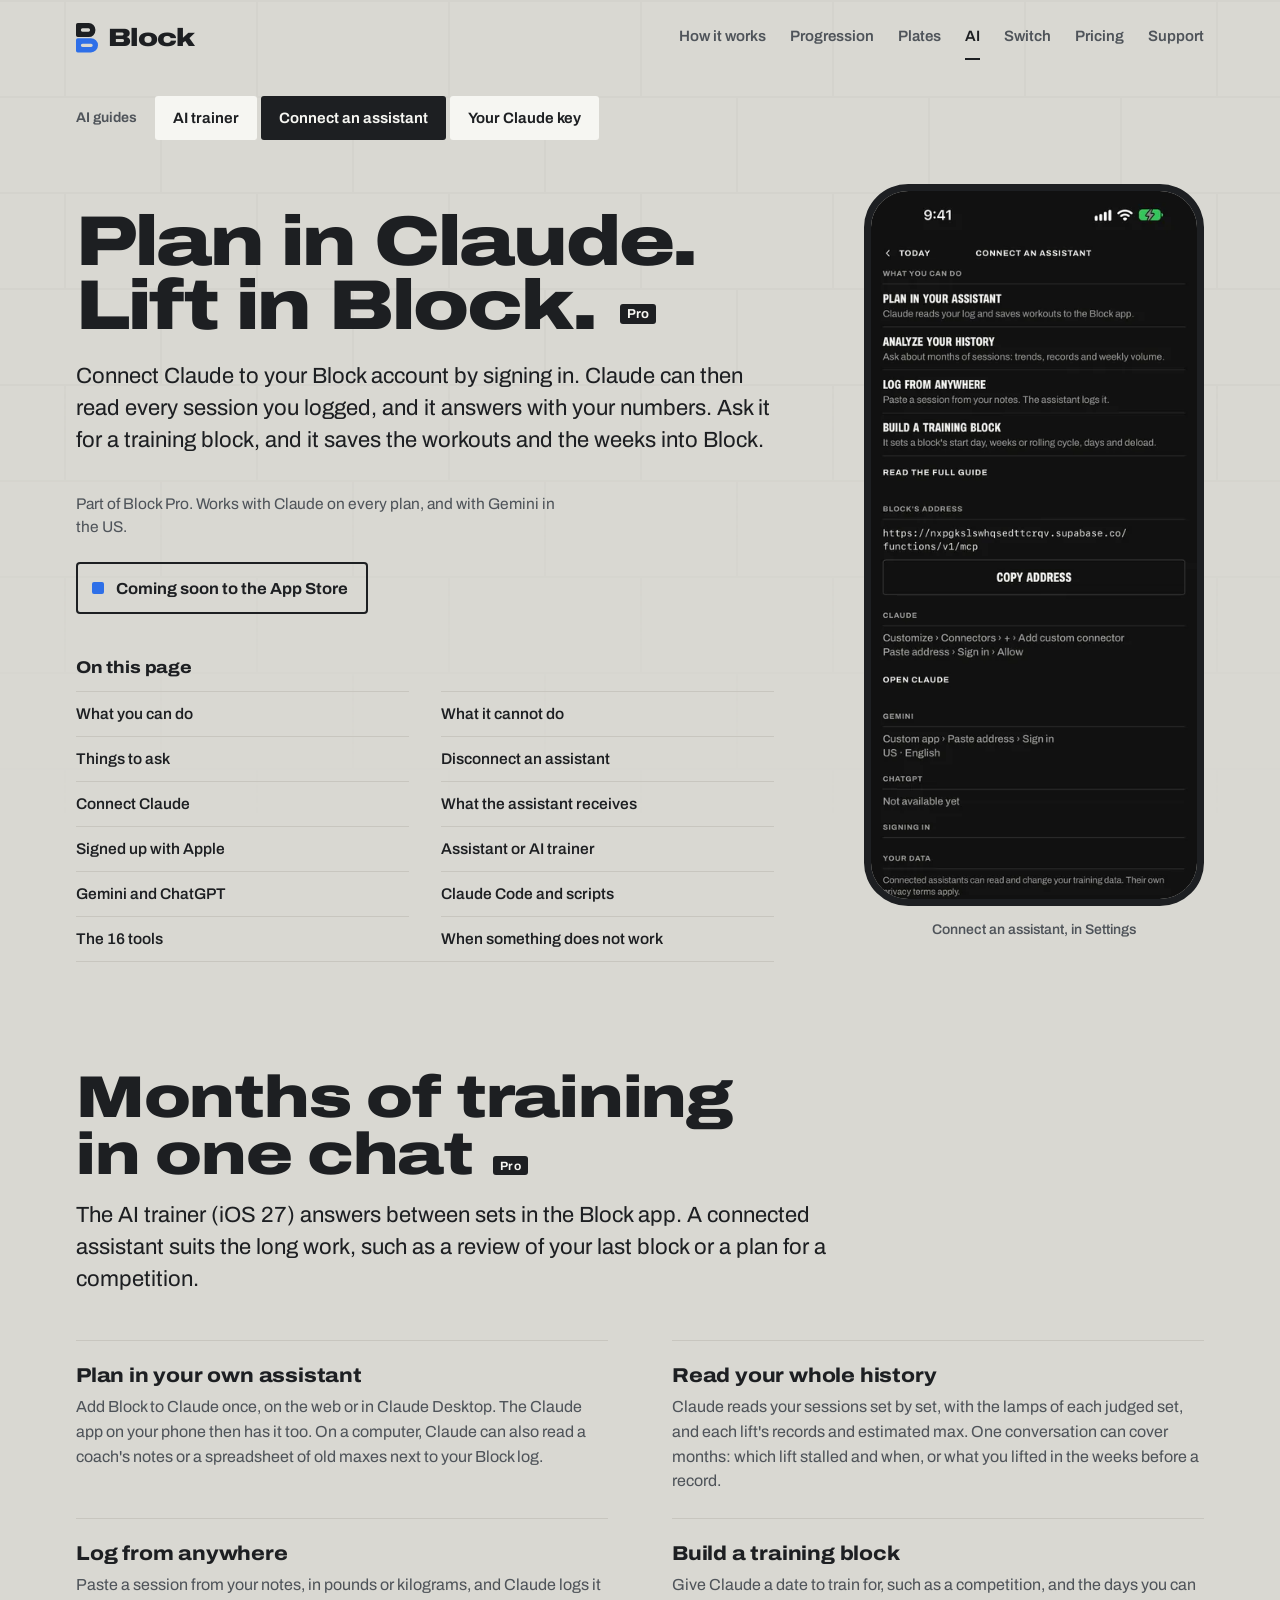
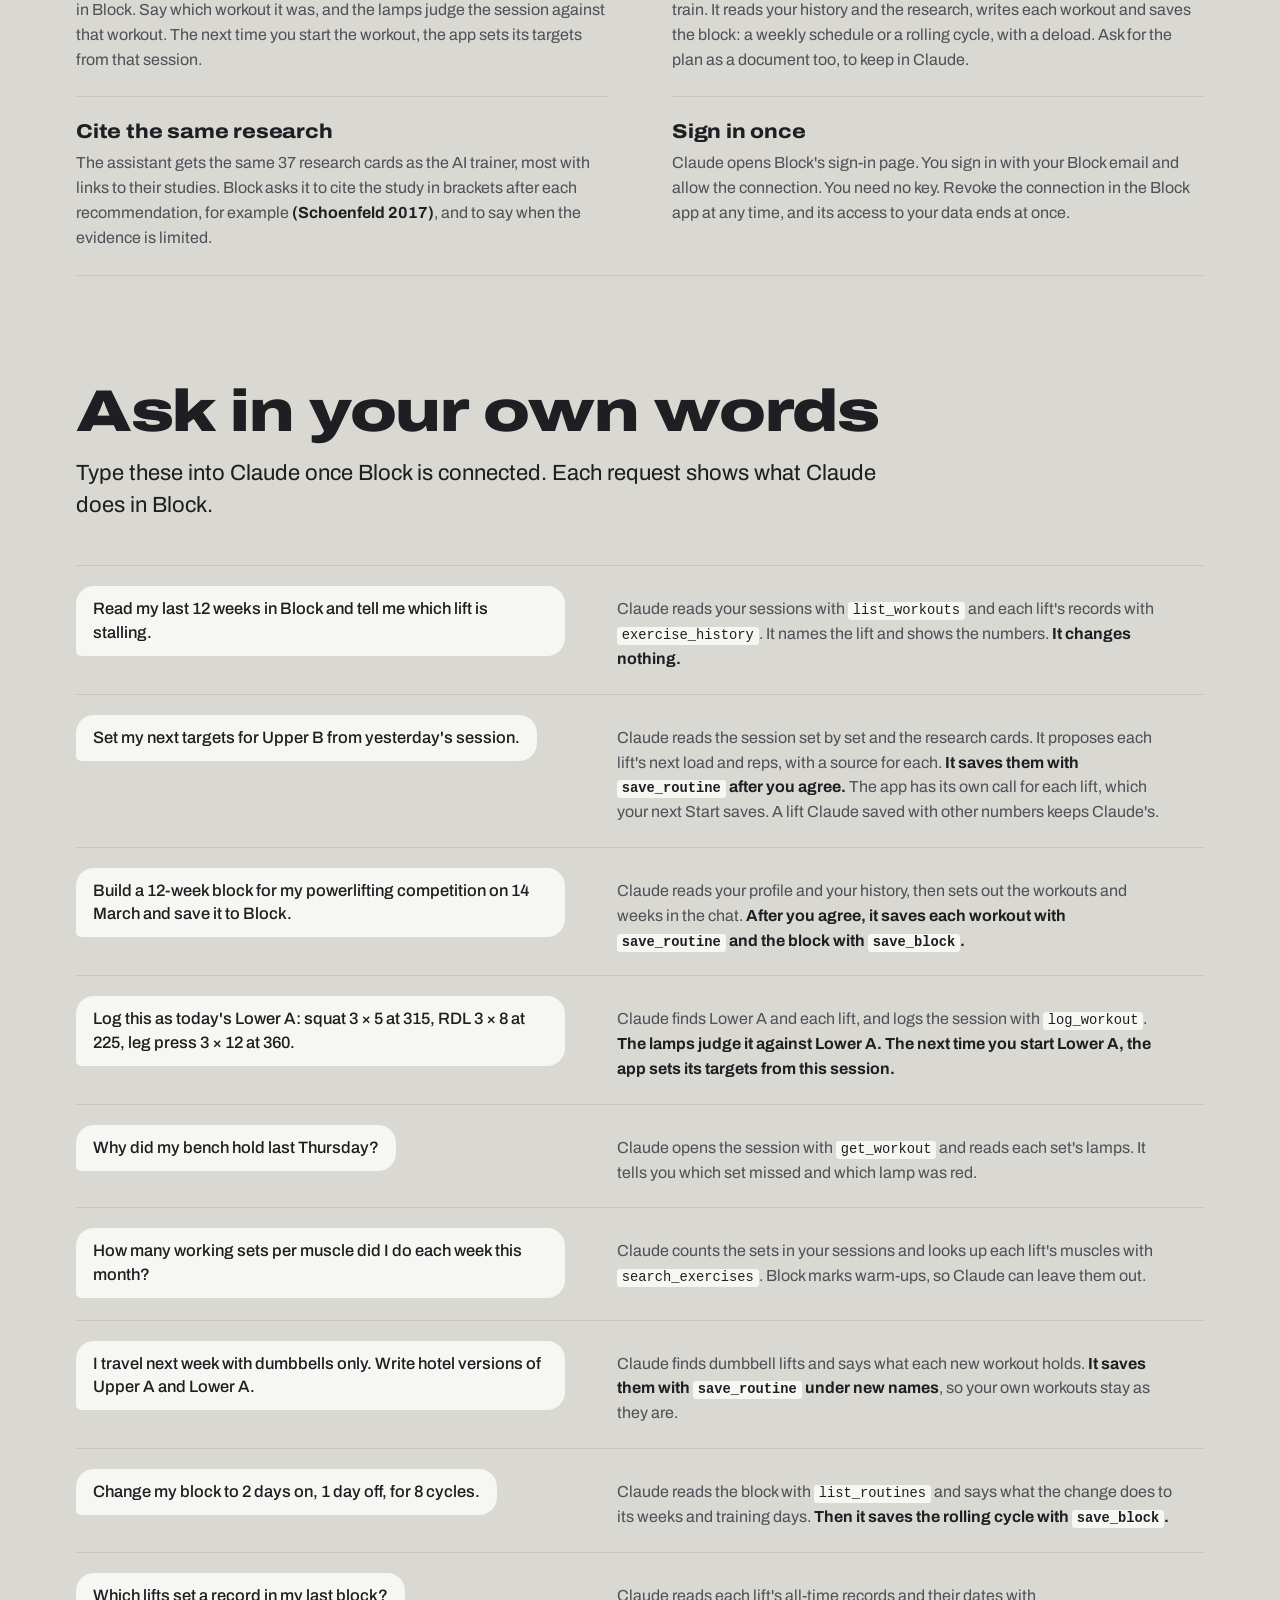
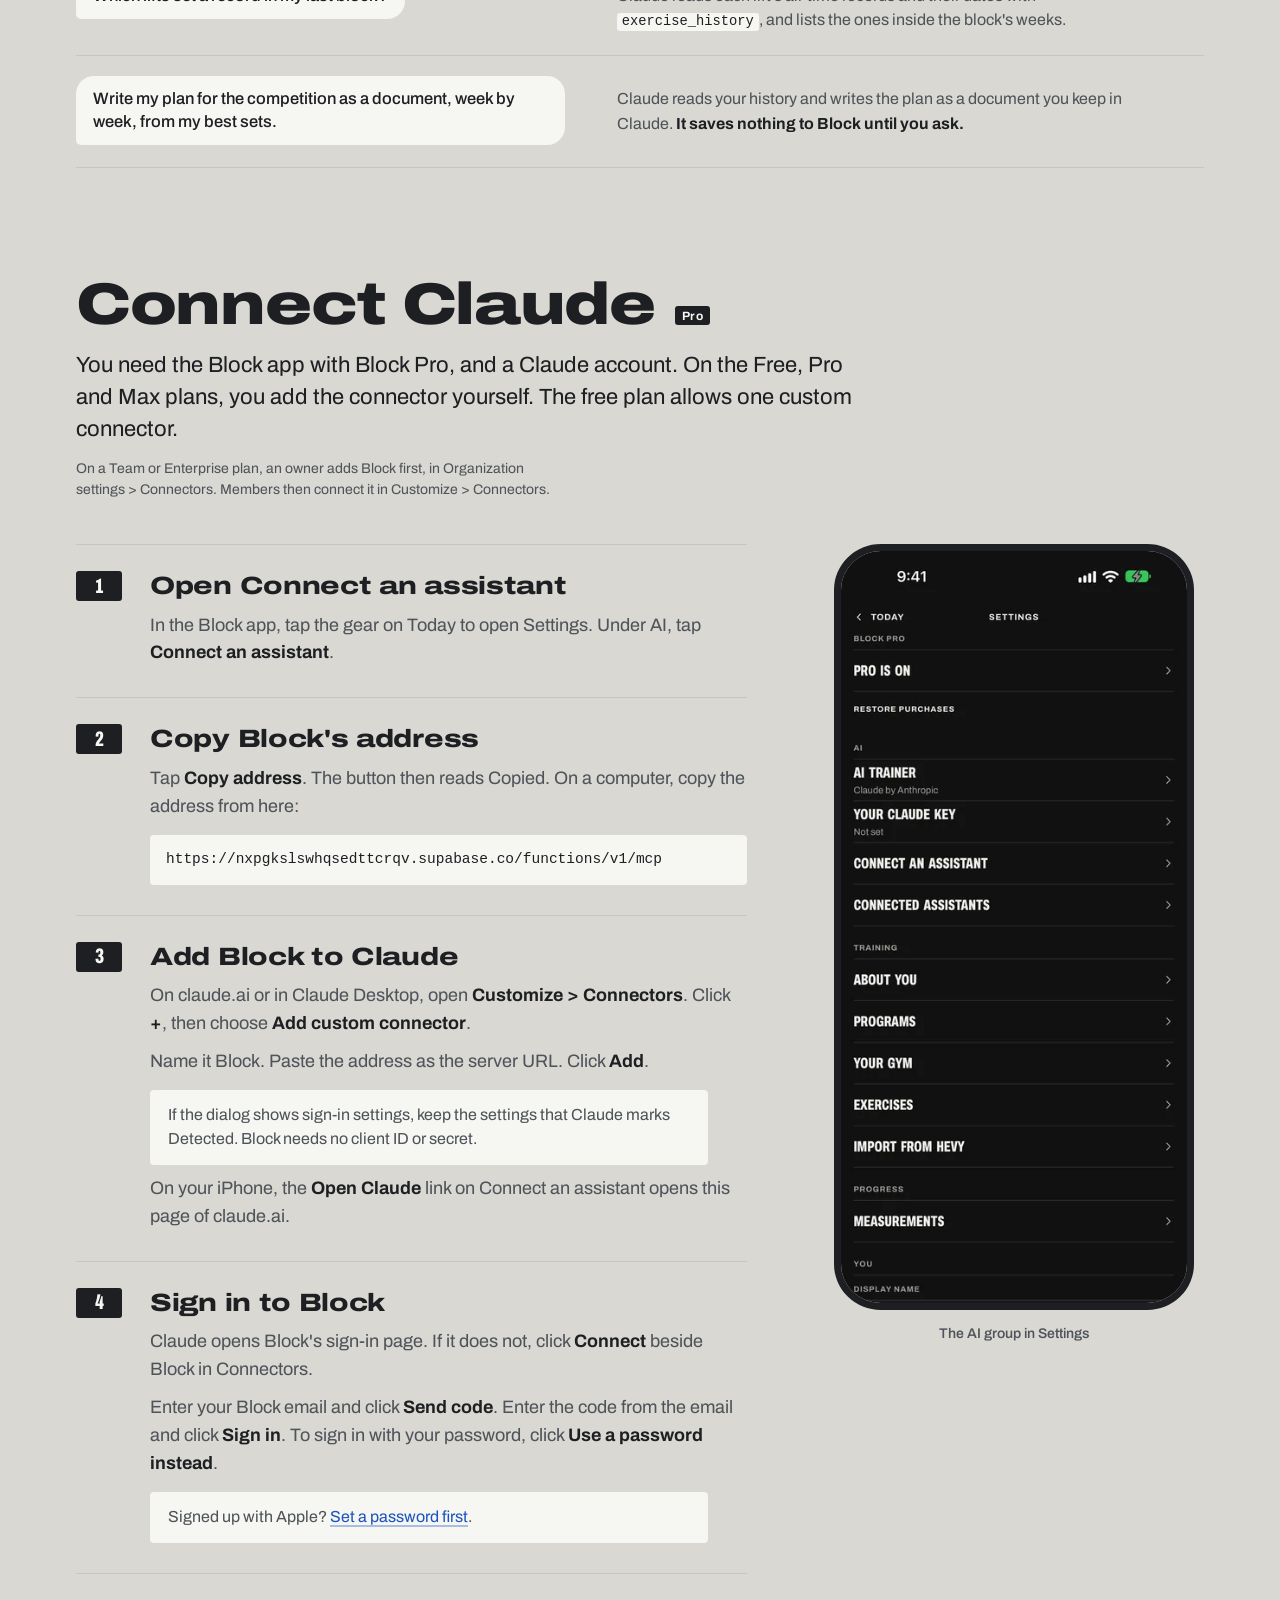
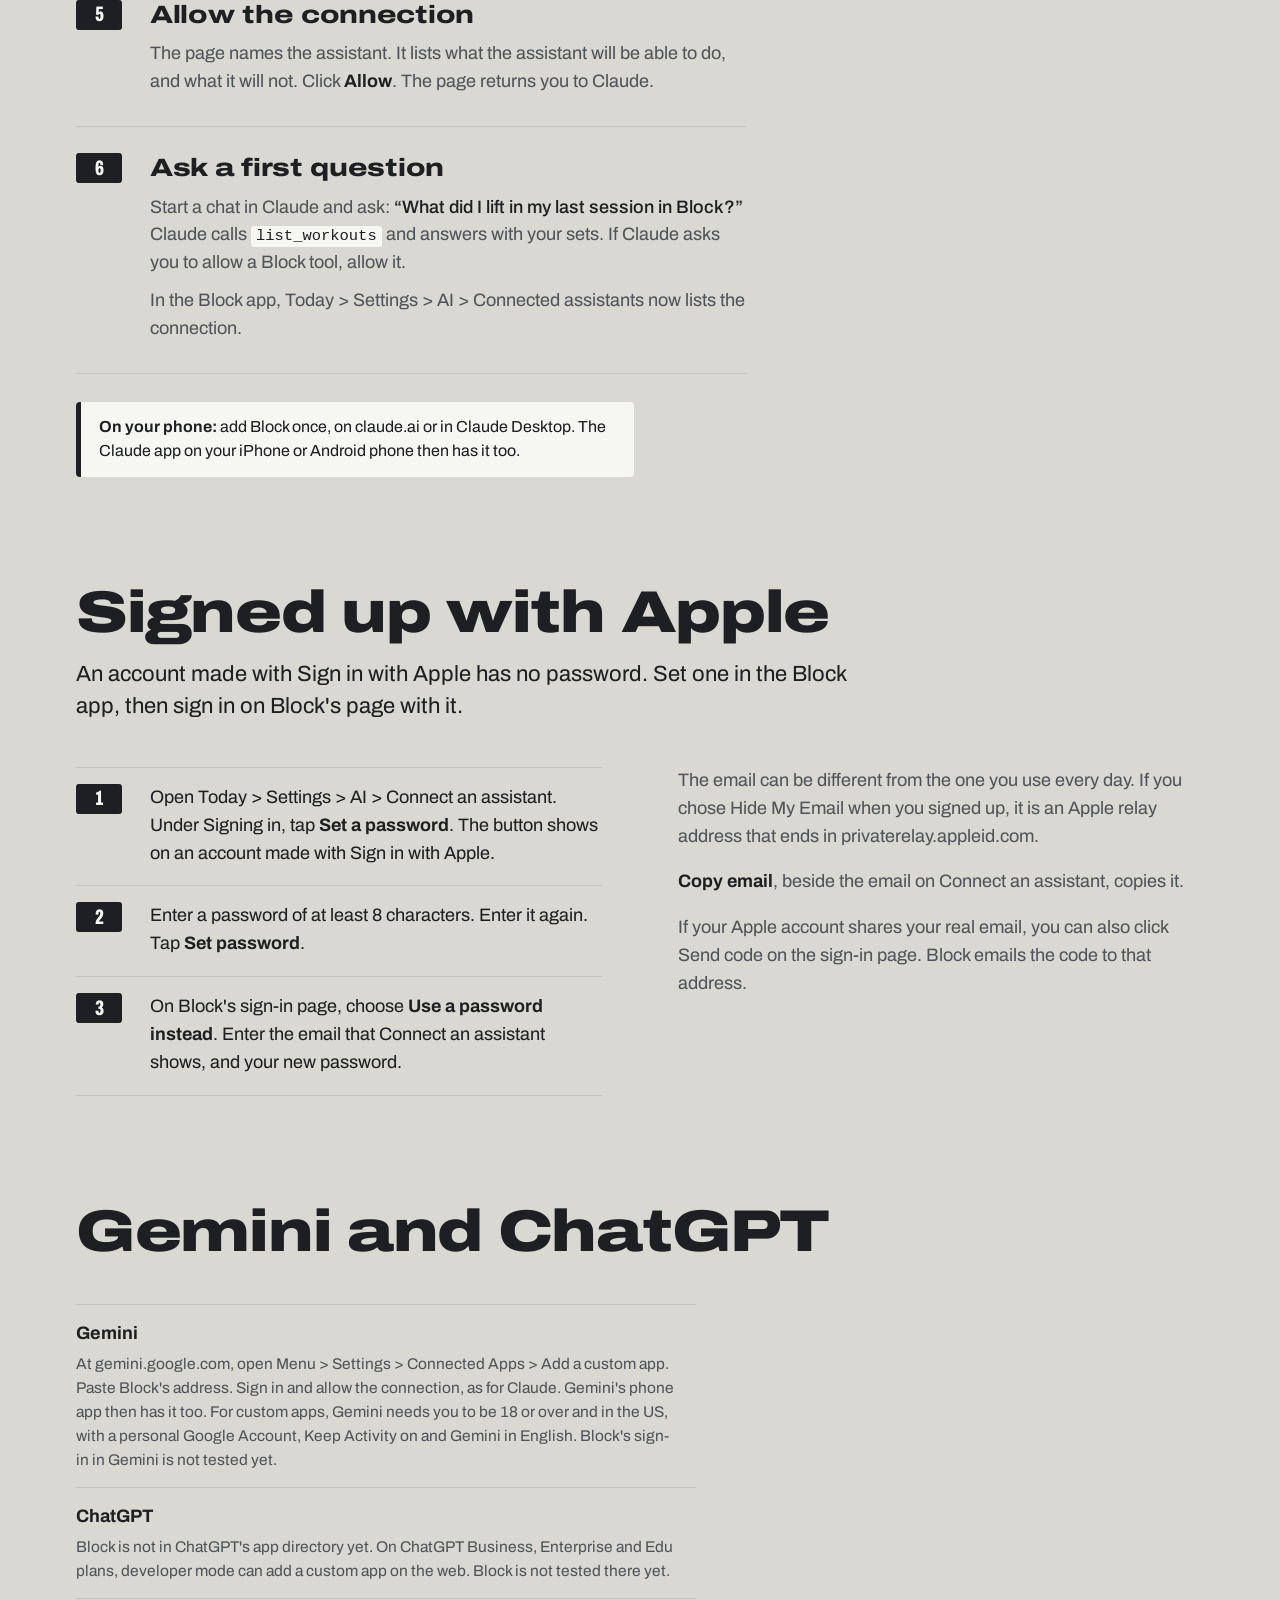
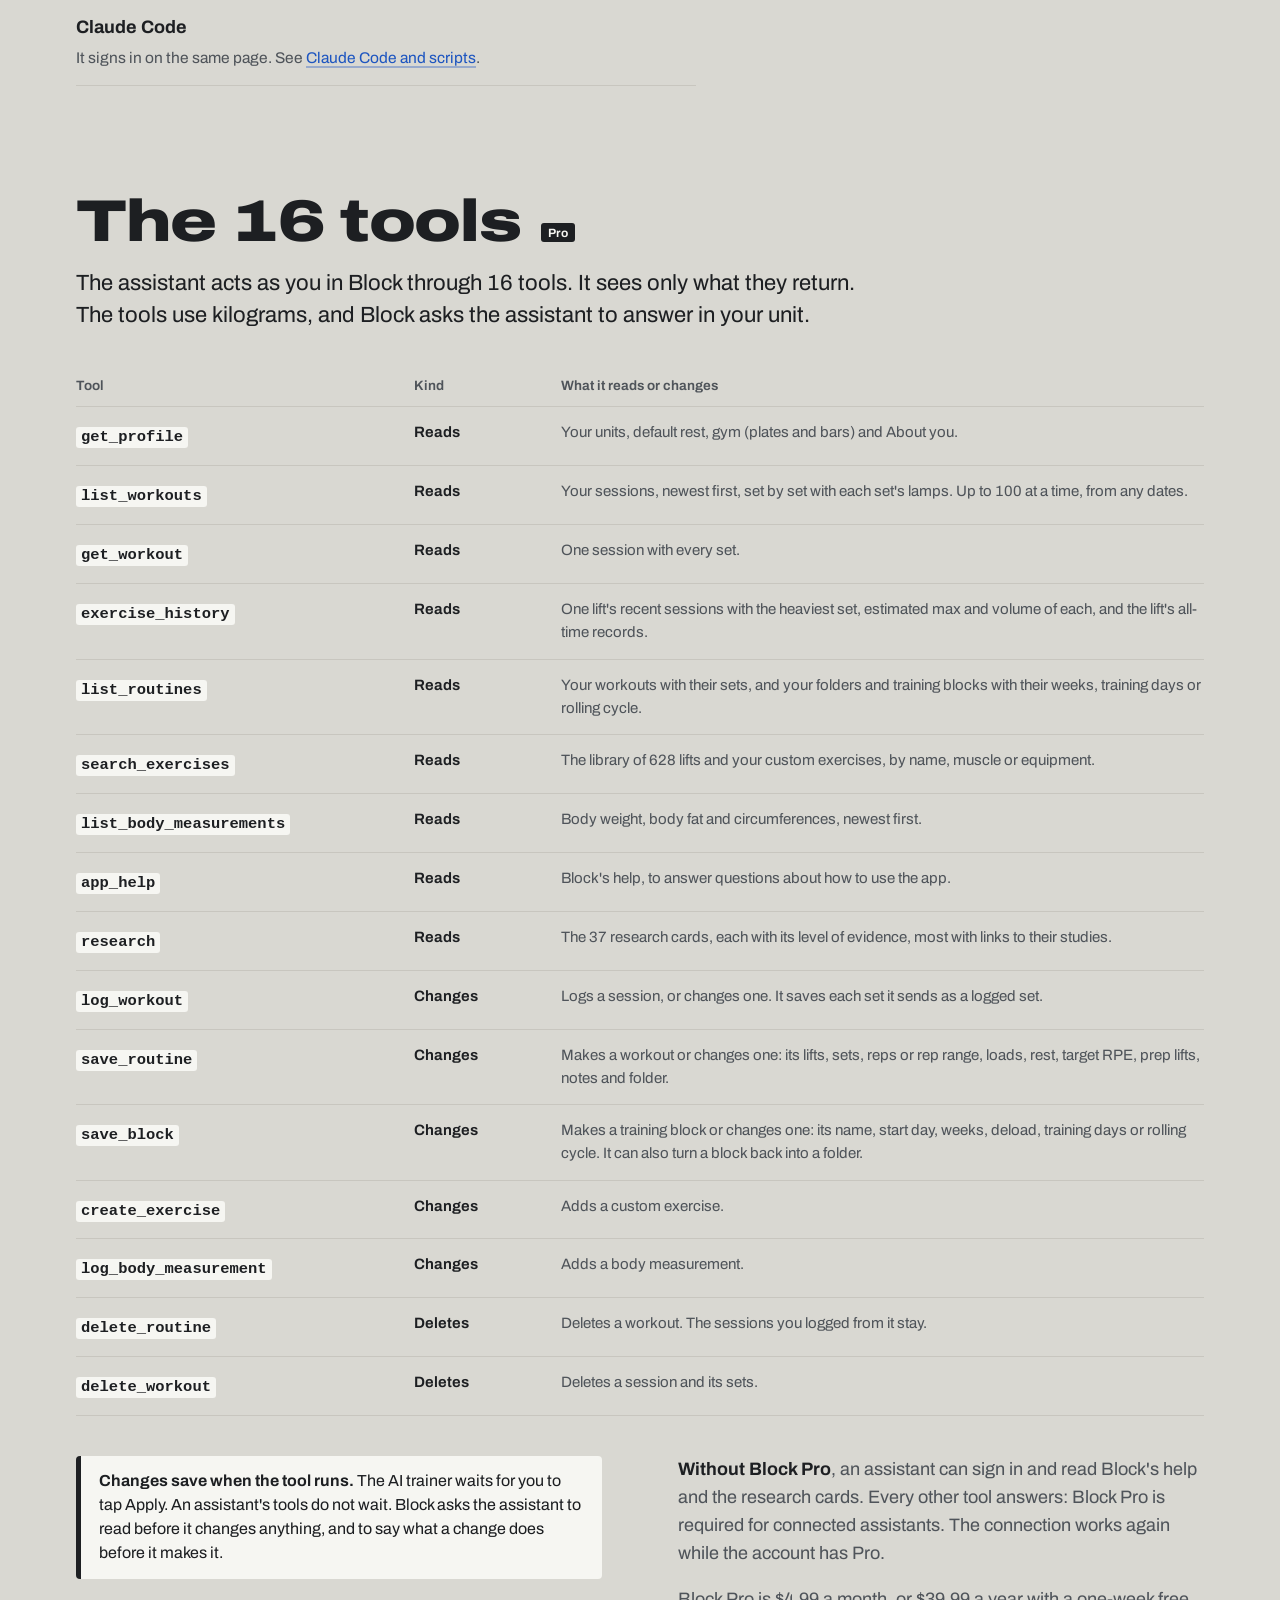
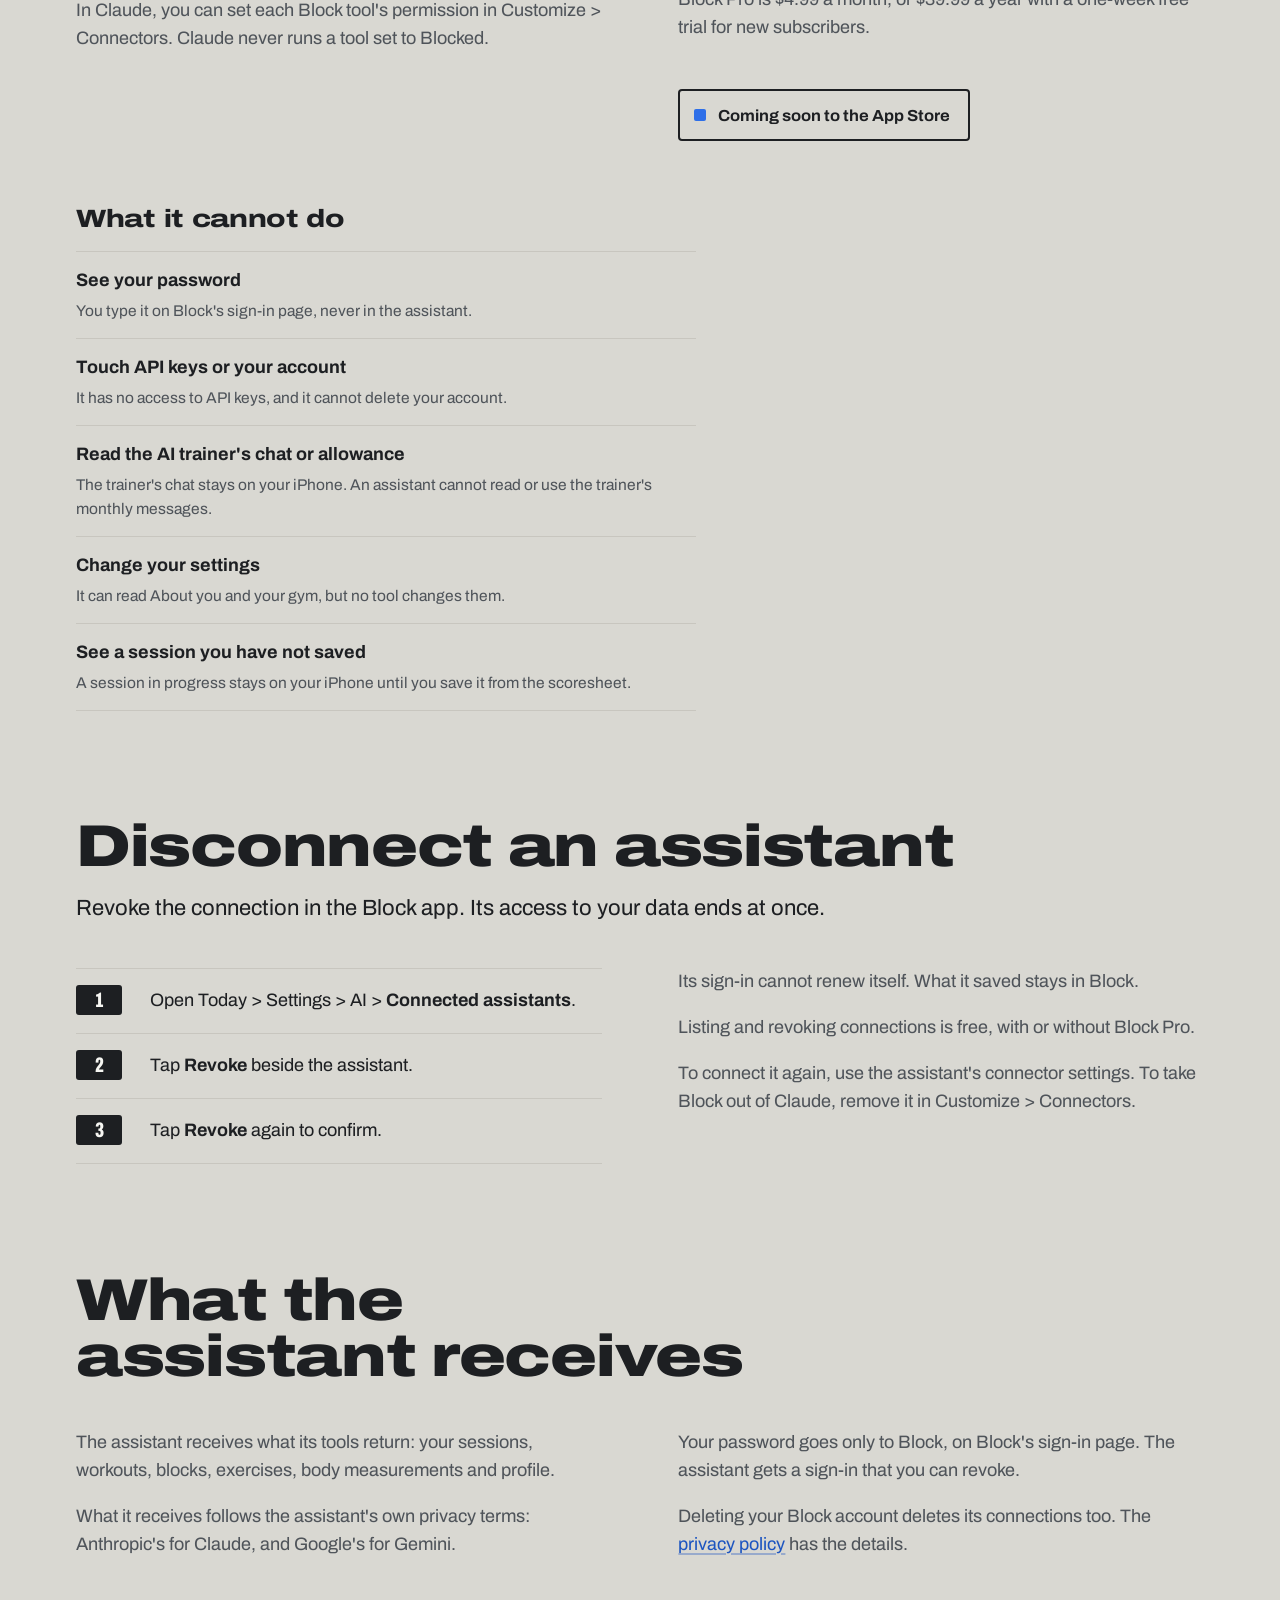
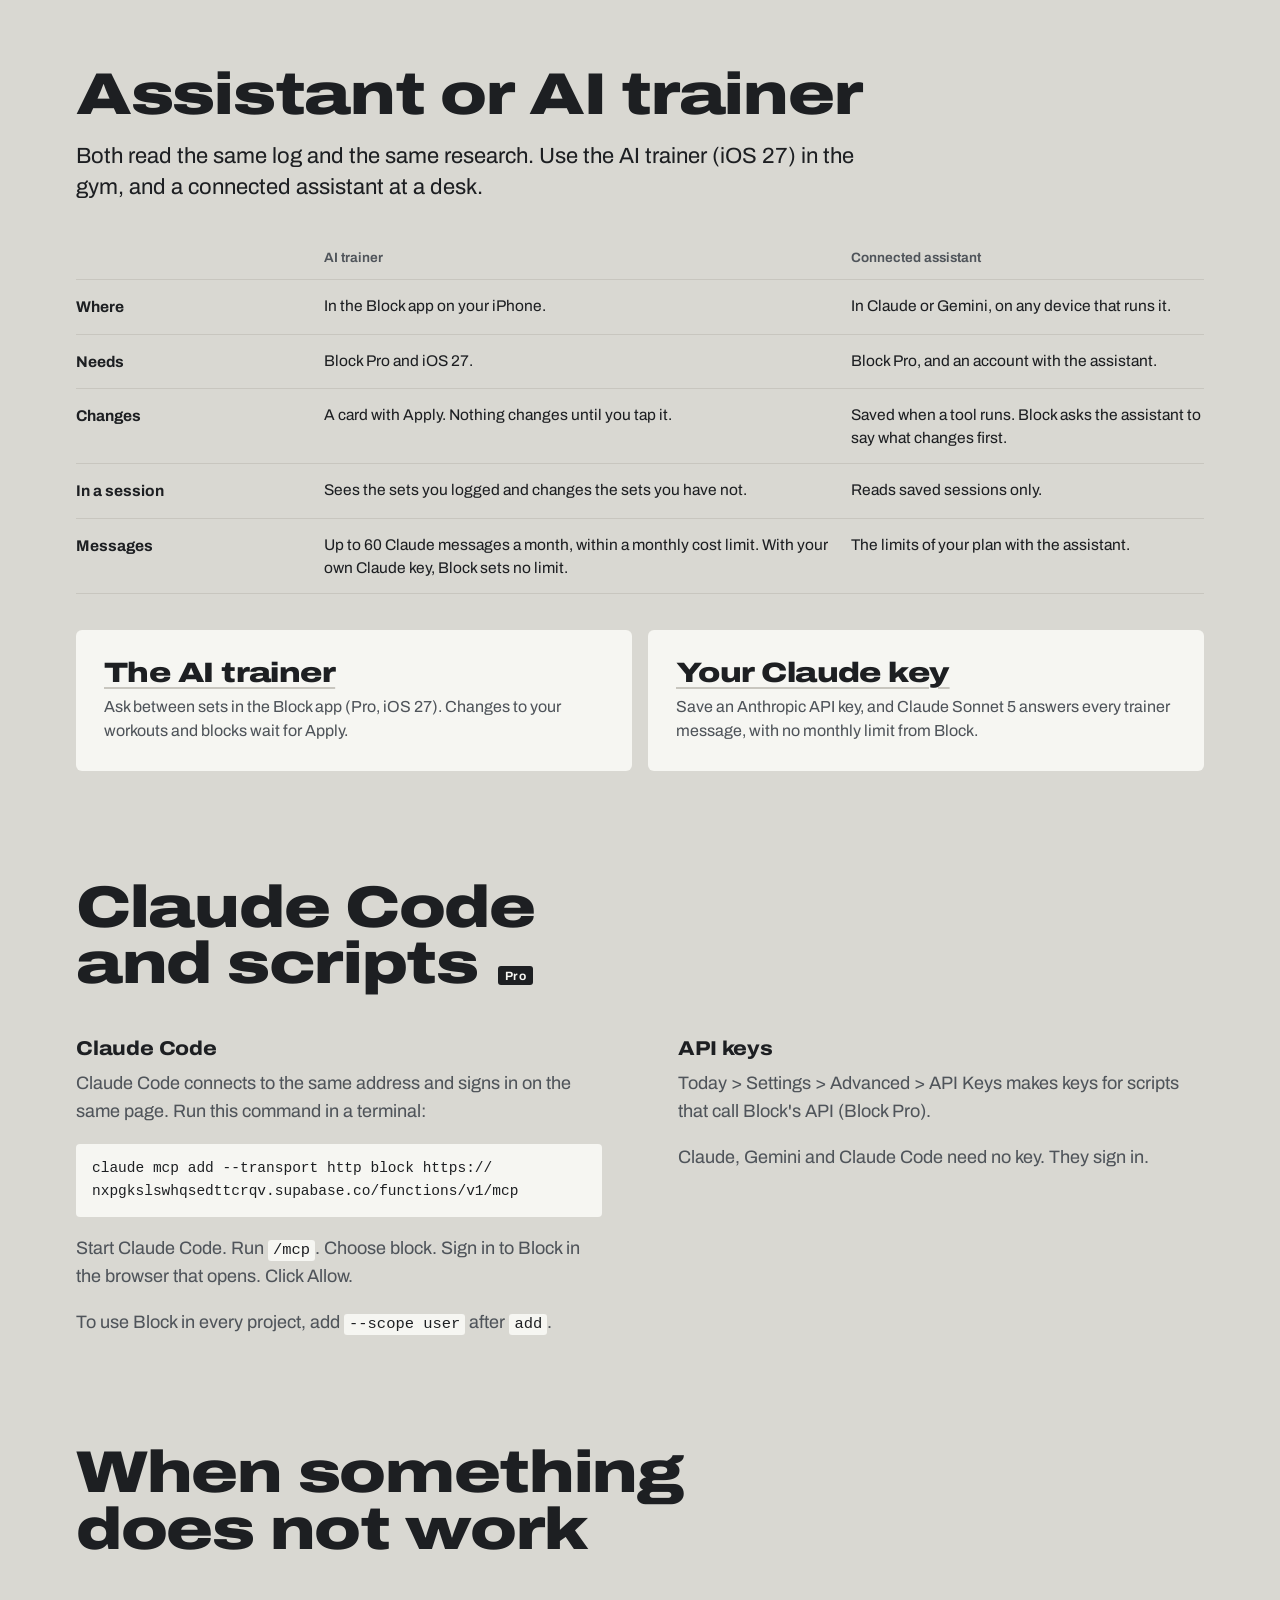
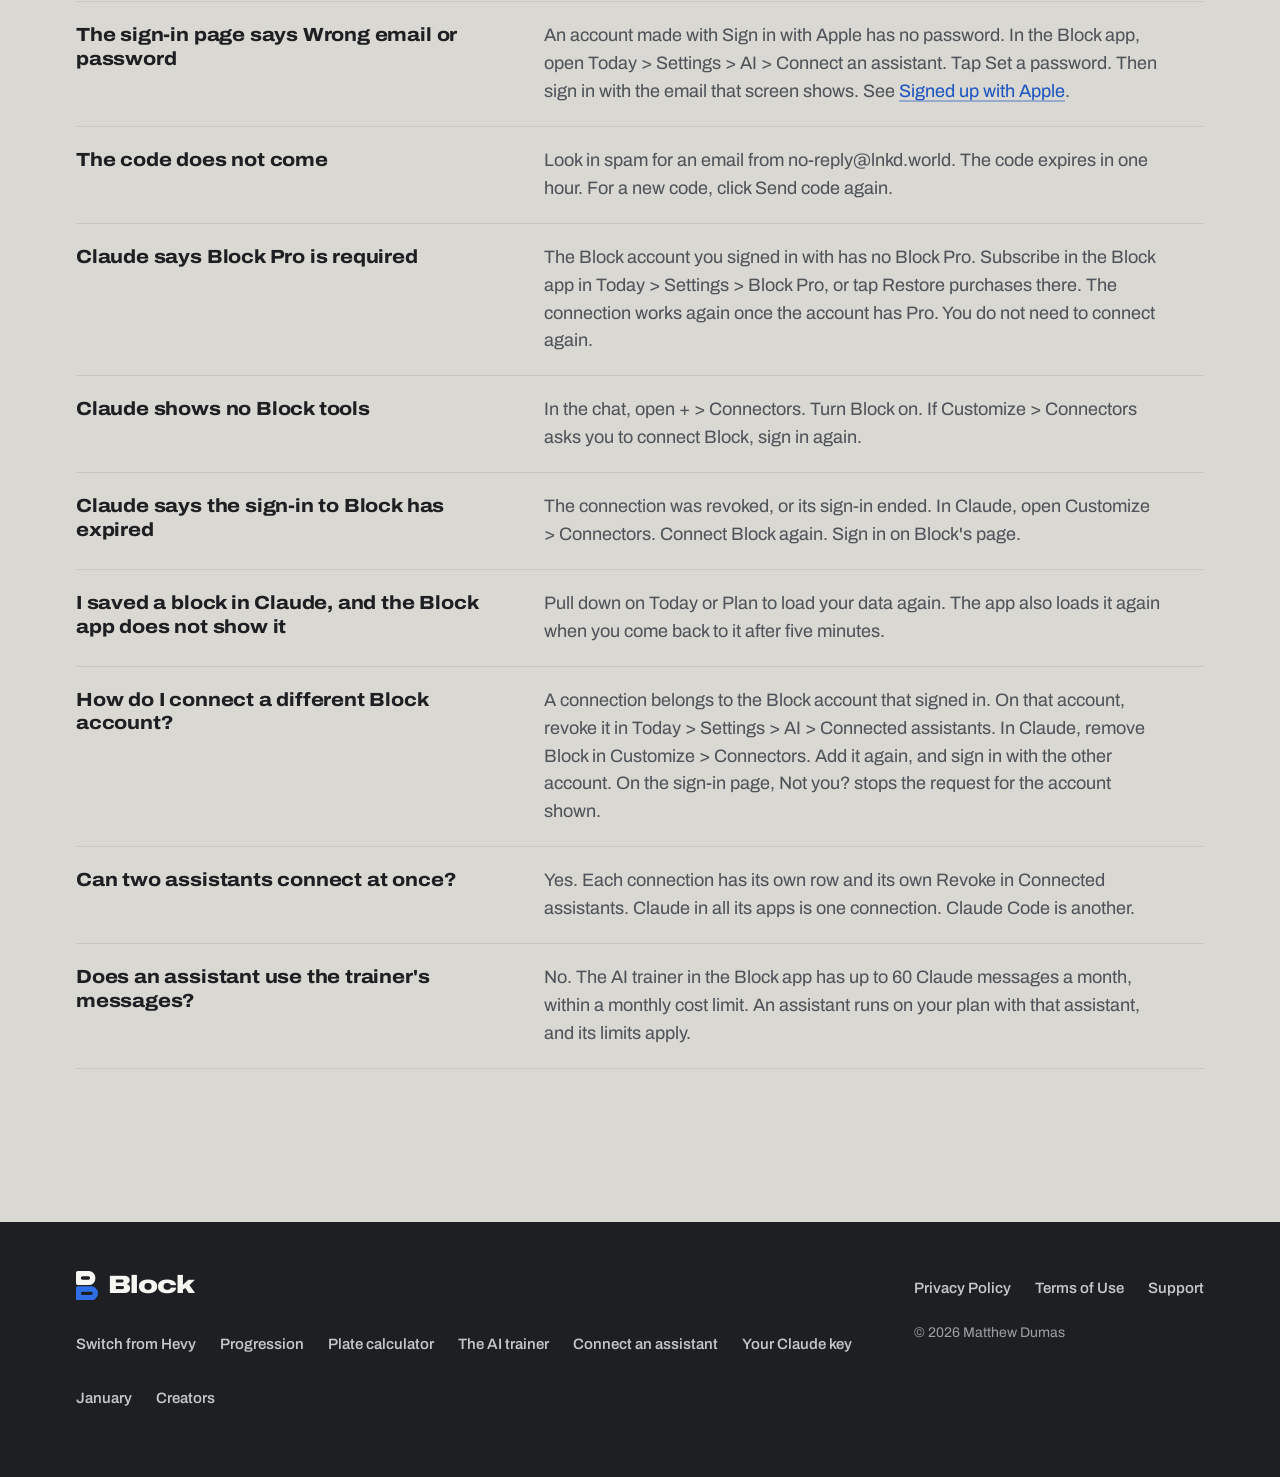
==== assistants/index.html @ a1df6657 "Site at 39332e0: Site: publish to the new repo block-site with tools/site/publish.sh; meetday-site k" ====
<!doctype html>
<html lang="en">
<head>
<meta charset="utf-8">
<meta name="viewport" content="width=device-width, initial-scale=1">
<title>Connect an assistant to Block</title>
<meta name="description" content="Connect Claude to your Block account by signing in (Block Pro). Claude reads your training log and saves workouts and training blocks into Block. The steps, the 16 tools and how to disconnect.">
<meta name="color-scheme" content="light">
<meta name="theme-color" content="#d9d8d2">
<link rel="canonical" href="https://block.lnkd.world/assistants/">
<link rel="icon" href="/icon.svg" type="image/svg+xml">
<link rel="apple-touch-icon" href="/apple-touch-icon.png">
<meta property="og:type" content="website">
<meta property="og:site_name" content="Block">
<meta property="og:title" content="Plan in Claude. Lift in Block.">
<meta property="og:description" content="Connect Claude to your Block account by signing in. Claude reads your log and saves workouts and training blocks into Block. Part of Block Pro.">
<meta property="og:url" content="https://block.lnkd.world/assistants/">
<meta property="og:image" content="https://block.lnkd.world/assets/og/assistants.png">
<meta property="og:image:width" content="1200">
<meta property="og:image:height" content="630">
<meta property="og:image:alt" content="The words Plan in Claude. Lift in Block., tagged Pro, beside a wall of the 16 tools Claude can use in Block, such as list_workouts, log_workout and save_block. The tools that read are white, and the tools that save or delete are black.">
<meta name="twitter:card" content="summary_large_image">
<meta name="twitter:title" content="Plan in Claude. Lift in Block.">
<meta name="twitter:description" content="Connect Claude to your Block account by signing in. Claude reads your log and saves workouts and training blocks into Block. Part of Block Pro.">
<meta name="twitter:image:alt" content="The words Plan in Claude. Lift in Block., tagged Pro, beside a wall of the 16 tools Claude can use in Block, such as list_workouts, log_workout and save_block. The tools that read are white, and the tools that save or delete are black.">
<meta name="twitter:image" content="https://block.lnkd.world/assets/og/assistants.png">
<!-- smart-app-banner -->
<link rel="preload" href="/fonts/Archivo-VF.woff2" as="font" type="font/woff2" crossorigin>
<link rel="stylesheet" href="/landing.css">
<link rel="stylesheet" href="/guide.css">
<script src="/config.js" defer></script>
<script src="/site.js" defer></script>
</head>
<body class="guide">
<a class="skip" href="#main">Skip to content</a>
<header class="nav">
  <div class="wrap">
    <a class="mark" href="/"><svg class="logo" viewBox="272 178 500 668" aria-hidden="true"><path fill="currentColor" fill-rule="evenodd" d="M312,178 H562 A150,150 0 0 1 712,328 V348 A150,150 0 0 1 562,498 H312 A40,40 0 0 1 272,458 V218 A40,40 0 0 1 312,178 Z M420,300 H554 A38,38 0 0 1 592,338 V338 A38,38 0 0 1 554,376 H420 A38,38 0 0 1 382,338 V338 A38,38 0 0 1 420,300 Z"/><path fill="#2E6FE8" fill-rule="evenodd" d="M312,526 H612 A160,160 0 0 1 772,686 V686 A160,160 0 0 1 612,846 H312 A40,40 0 0 1 272,806 V566 A40,40 0 0 1 312,526 Z M420,648 H614 A38,38 0 0 1 652,686 V686 A38,38 0 0 1 614,724 H420 A38,38 0 0 1 382,686 V686 A38,38 0 0 1 420,648 Z"/></svg>Block</a>
    <nav class="links" aria-label="Pages">
      <a href="/#how">How it works</a>
      <a href="/progression/">Progression</a>
      <a href="/plates/">Plates</a>
      <a href="/trainer/" aria-current="true">AI</a>
      <a href="/switch/">Switch</a>
      <a href="/#pro">Pricing</a>
      <a href="/support.html">Support</a>
    </nav>
  </div>
</header>

<main id="main">
  <section class="page-hero guide-hero" aria-labelledby="h-page">
    <div class="wrap">
      <nav class="guide-nav" aria-label="AI guides"><span class="gn-label" aria-hidden="true">AI guides</span><span class="gn-links"><a href="/trainer/">AI trainer</a><a href="/assistants/" aria-current="page">Connect an assistant</a><a href="/claude-key/">Your Claude key</a></span></nav>
      <div class="intro">
        <h1 id="h-page"><span class="ln">Plan in Claude.</span> <span class="ln">Lift in Block. <span class="tag">Pro</span></span></h1>
        <p class="lead">Connect Claude to your Block account by signing in. Claude can then read every session you logged, and it answers with your numbers. Ask it for a training block, and it saves the workouts and the weeks into Block.</p>
        <p class="needs">Part of Block Pro. Works with Claude on every plan, and with Gemini in the US.</p>
        <div class="cta" data-store="site-assistants"><span class="soon">Coming soon to the App Store</span></div>
      </div>
      <figure class="shot"><div class="frame"><img src="/assets/img/guide/connect-400.webp" srcset="/assets/img/guide/connect-400.webp 400w, /assets/img/guide/connect-800.webp 800w" sizes="(min-width: 1024px) 340px, 320px" width="1320" height="2868" alt="Connect an assistant in the Block app: What you can do with Read the full guide, Block's address with Copy address, the steps for Claude, Gemini and ChatGPT, and Your data." fetchpriority="high" decoding="async"></div><figcaption>Connect an assistant, in Settings</figcaption></figure>
      <nav class="toc" aria-labelledby="h-toc">
        <h2 id="h-toc">On this page</h2>
        <ul style="--rows:6">
          <li><a href="#can">What you can do</a></li>
          <li><a href="#ask">Things to ask</a></li>
          <li><a href="#connect">Connect Claude</a></li>
          <li><a href="#apple">Signed up with Apple</a></li>
          <li><a href="#others">Gemini and ChatGPT</a></li>
          <li><a href="#tools">The 16 tools</a></li>
          <li><a href="#cannot">What it cannot do</a></li>
          <li><a href="#disconnect">Disconnect an assistant</a></li>
          <li><a href="#data">What the assistant receives</a></li>
          <li><a href="#compare">Assistant or AI trainer</a></li>
          <li><a href="#developers">Claude Code and scripts</a></li>
          <li><a href="#questions">When something does not work</a></li>
        </ul>
      </nav>
    </div>
  </section>

  <section class="sec" id="can" aria-labelledby="h-can">
    <div class="wrap">
      <header class="sec-head">
        <h2 id="h-can">Months of training in one chat <span class="tag">Pro</span></h2>
        <p class="lead">The AI trainer (iOS 27) answers between sets in the Block app. A connected assistant suits the long work, such as a review of your last block or a plan for a competition.</p>
      </header>
      <ul class="can">
        <li><span class="c-title">Plan in your own assistant</span><span class="c-text">Add Block to Claude once, on the web or in Claude Desktop. The Claude app on your phone then has it too. On a computer, Claude can also read a coach's notes or a spreadsheet of old maxes next to your Block log.</span></li>
        <li><span class="c-title">Read your whole history</span><span class="c-text">Claude reads your sessions set by set, with the lamps of each judged set, and each lift's records and estimated max. One conversation can cover months: which lift stalled and when, or what you lifted in the weeks before a record.</span></li>
        <li><span class="c-title">Log from anywhere</span><span class="c-text">Paste a session from your notes, in pounds or kilograms, and Claude logs it in Block. Say which workout it was, and the lamps judge the session against that workout. The next time you start the workout, the app sets its targets from that session.</span></li>
        <li><span class="c-title">Build a training block</span><span class="c-text">Give Claude a date to train for, such as a competition, and the days you can train. It reads your history and the research, writes each workout and saves the block: a weekly schedule or a rolling cycle, with a deload. Ask for the plan as a document too, to keep in Claude.</span></li>
        <li><span class="c-title">Cite the same research</span><span class="c-text">The assistant gets the same 37 research cards as the AI trainer, most with links to their studies. Block asks it to cite the study in brackets after each recommendation, for example <strong>(Schoenfeld 2017)</strong>, and to say when the evidence is limited.</span></li>
        <li><span class="c-title">Sign in once</span><span class="c-text">Claude opens Block's sign-in page. You sign in with your Block email and allow the connection. You need no key. Revoke the connection in the Block app at any time, and its access to your data ends at once.</span></li>
      </ul>
    </div>
  </section>

  <section class="sec" id="ask" aria-labelledby="h-ask">
    <div class="wrap">
      <header class="sec-head">
        <h2 id="h-ask">Ask in your own words</h2>
        <p class="lead">Type these into Claude once Block is connected. Each request shows what Claude does in Block.</p>
      </header>
      <ul class="asks">
        <li><p class="q">Read my last 12 weeks in Block and tell me which lift is stalling.</p><p class="a">Claude reads your sessions with <code>list_workouts</code> and each lift's records with <code>exercise_history</code>. It names the lift and shows the numbers. <strong>It changes nothing.</strong></p></li>
        <li><p class="q">Set my next targets for Upper B from yesterday's session.</p><p class="a">Claude reads the session set by set and the research cards. It proposes each lift's next load and reps, with a source for each. <strong>It saves them with <code>save_routine</code> after you agree.</strong> The app has its own call for each lift, which your next Start saves. A lift Claude saved with other numbers keeps Claude's.</p></li>
        <li><p class="q">Build a 12-week block for my powerlifting competition on 14 March and save it to Block.</p><p class="a">Claude reads your profile and your history, then sets out the workouts and weeks in the chat. <strong>After you agree, it saves each workout with <code>save_routine</code> and the block with <code>save_block</code>.</strong></p></li>
        <li><p class="q">Log this as today's Lower A: squat 3 × 5 at 315, RDL 3 × 8 at 225, leg press 3 × 12 at 360.</p><p class="a">Claude finds Lower A and each lift, and logs the session with <code>log_workout</code>. <strong>The lamps judge it against Lower A. The next time you start Lower A, the app sets its targets from this session.</strong></p></li>
        <li><p class="q">Why did my bench hold last Thursday?</p><p class="a">Claude opens the session with <code>get_workout</code> and reads each set's lamps. It tells you which set missed and which lamp was red.</p></li>
        <li><p class="q">How many working sets per muscle did I do each week this month?</p><p class="a">Claude counts the sets in your sessions and looks up each lift's muscles with <code>search_exercises</code>. Block marks warm-ups, so Claude can leave them out.</p></li>
        <li><p class="q">I travel next week with dumbbells only. Write hotel versions of Upper A and Lower A.</p><p class="a">Claude finds dumbbell lifts and says what each new workout holds. <strong>It saves them with <code>save_routine</code> under new names</strong>, so your own workouts stay as they are.</p></li>
        <li><p class="q">Change my block to 2 days on, 1 day off, for 8 cycles.</p><p class="a">Claude reads the block with <code>list_routines</code> and says what the change does to its weeks and training days. <strong>Then it saves the rolling cycle with <code>save_block</code>.</strong></p></li>
        <li><p class="q">Which lifts set a record in my last block?</p><p class="a">Claude reads each lift's all-time records and their dates with <code>exercise_history</code>, and lists the ones inside the block's weeks.</p></li>
        <li><p class="q">Write my plan for the competition as a document, week by week, from my best sets.</p><p class="a">Claude reads your history and writes the plan as a document you keep in Claude. <strong>It saves nothing to Block until you ask.</strong></p></li>
      </ul>
    </div>
  </section>

  <section class="sec" id="connect" aria-labelledby="h-connect">
    <div class="wrap">
      <header class="sec-head">
        <h2 id="h-connect">Connect Claude <span class="tag">Pro</span></h2>
        <p class="lead">You need the Block app with Block Pro, and a Claude account. On the Free, Pro and Max plans, you add the connector yourself. The free plan allows one custom connector.</p>
        <p class="fine">On a Team or Enterprise plan, an owner adds Block first, in Organization settings &gt; Connectors. Members then connect it in Customize &gt; Connectors.</p>
      </header>
      <div class="split walk-split">
        <div>
          <ol class="walk">
            <li class="no-shot"><div class="t">
              <h3>Open Connect an assistant</h3>
              <p>In the Block app, tap the gear on Today to open Settings. Under AI, tap <strong>Connect an assistant</strong>.</p>
            </div></li>
            <li class="no-shot"><div class="t">
              <h3>Copy Block's address</h3>
              <p>Tap <strong>Copy address</strong>. The button then reads Copied. On a computer, copy the address from here:</p>
              <code class="cmd">https://<wbr>nxpgkslswhqsedttcrqv<wbr>.supabase.co<wbr>/functions<wbr>/v1<wbr>/mcp</code>
            </div></li>
            <li class="no-shot"><div class="t">
              <h3>Add Block to Claude</h3>
              <p>On claude.ai or in Claude Desktop, open <strong>Customize &gt; Connectors</strong>. Click <strong>+</strong>, then choose <strong>Add custom connector</strong>.</p>
              <p>Name it Block. Paste the address as the server URL. Click <strong>Add</strong>.</p>
              <p class="note">If the dialog shows sign-in settings, keep the settings that Claude marks Detected. Block needs no client ID or secret.</p>
              <p>On your iPhone, the <strong>Open Claude</strong> link on Connect an assistant opens this page of claude.ai.</p>
            </div></li>
            <li class="no-shot"><div class="t">
              <h3>Sign in to Block</h3>
              <p>Claude opens Block's sign-in page. If it does not, click <strong>Connect</strong> beside Block in Connectors.</p>
              <p>Enter your Block email and click <strong>Send code</strong>. Enter the code from the email and click <strong>Sign in</strong>. To sign in with your password, click <strong>Use a password instead</strong>.</p>
              <p class="note">Signed up with Apple? <a href="#apple">Set a password first</a>.</p>
            </div></li>
            <li class="no-shot"><div class="t">
              <h3>Allow the connection</h3>
              <p>The page names the assistant. It lists what the assistant will be able to do, and what it will not. Click <strong>Allow</strong>. The page returns you to Claude.</p>
            </div></li>
            <li class="no-shot"><div class="t">
              <h3>Ask a first question</h3>
              <p>Start a chat in Claude and ask: <span class="eg">“What did I lift in my last session in Block?”</span> Claude calls <code>list_workouts</code> and answers with your sets. If Claude asks you to allow a Block tool, allow it.</p>
              <p>In the Block app, Today &gt; Settings &gt; AI &gt; Connected assistants now lists the connection.</p>
            </div></li>
          </ol>
          <p class="note action after"><strong>On your phone:</strong> add Block once, on claude.ai or in Claude Desktop. The Claude app on your iPhone or Android phone then has it too.</p>
        </div>
        <figure class="shot sticky"><div class="frame"><img src="/assets/img/guide/settings-ai-400.webp" srcset="/assets/img/guide/settings-ai-400.webp 400w, /assets/img/guide/settings-ai-800.webp 800w" sizes="(min-width: 768px) 360px, 90vw" width="1320" height="2868" alt="Settings in the Block app: Block Pro at the top, then the AI group with AI trainer, Your Claude key, Connect an assistant and Connected assistants." loading="lazy" decoding="async"></div><figcaption>The AI group in Settings</figcaption></figure>
      </div>
    </div>
  </section>

  <section class="sec" id="apple" aria-labelledby="h-apple">
    <div class="wrap">
      <header class="sec-head">
        <h2 id="h-apple">Signed up with Apple</h2>
        <p class="lead">An account made with Sign in with Apple has no password. Set one in the Block app, then sign in on Block's page with it.</p>
      </header>
      <div class="split even">
        <ol class="walk short">
          <li><div class="t"><p>Open Today &gt; Settings &gt; AI &gt; Connect an assistant. Under Signing in, tap <strong>Set a password</strong>. The button shows on an account made with Sign in with Apple.</p></div></li>
          <li><div class="t"><p>Enter a password of at least 8 characters. Enter it again. Tap <strong>Set password</strong>.</p></div></li>
          <li><div class="t"><p>On Block's sign-in page, choose <strong>Use a password instead</strong>. Enter the email that Connect an assistant shows, and your new password.</p></div></li>
        </ol>
        <div class="copy stack">
          <p>The email can be different from the one you use every day. If you chose Hide My Email when you signed up, it is an Apple relay address that ends in privaterelay.appleid.com.</p>
          <p><strong>Copy email</strong>, beside the email on Connect an assistant, copies it.</p>
          <p>If your Apple account shares your real email, you can also click Send code on the sign-in page. Block emails the code to that address.</p>
        </div>
      </div>
    </div>
  </section>

  <section class="sec" id="others" aria-labelledby="h-others">
    <div class="wrap">
      <header class="sec-head">
        <h2 id="h-others">Gemini and ChatGPT</h2>
      </header>
      <ul class="rows copy">
        <li><span class="r-title">Gemini</span><span class="r-text">At gemini.google.com, open Menu &gt; Settings &gt; Connected Apps &gt; Add a custom app. Paste Block's address. Sign in and allow the connection, as for Claude. Gemini's phone app then has it too. For custom apps, Gemini needs you to be 18 or over and in the US, with a personal Google Account, Keep Activity on and Gemini in English. Block's sign-in in Gemini is not tested yet.</span></li>
        <li><span class="r-title">ChatGPT</span><span class="r-text">Block is not in ChatGPT's app directory yet. On ChatGPT Business, Enterprise and Edu plans, developer mode can add a custom app on the web. Block is not tested there yet.</span></li>
        <li><span class="r-title">Claude Code</span><span class="r-text">It signs in on the same page. See <a href="#developers">Claude Code and scripts</a>.</span></li>
      </ul>
    </div>
  </section>

  <section class="sec" id="tools" aria-labelledby="h-tools">
    <div class="wrap">
      <header class="sec-head">
        <h2 id="h-tools">The 16 tools <span class="tag">Pro</span></h2>
        <p class="lead">The assistant acts as you in Block through 16 tools. It sees only what they return. The tools use kilograms, and Block asks the assistant to answer in your unit.</p>
      </header>
      <div class="table-scroll">
        <table class="data tools">
          <caption class="sr-only">The 16 tools a connected assistant can use, and what each reads or changes</caption>
          <thead><tr><th scope="col">Tool</th><th scope="col">Kind</th><th scope="col">What it reads or changes</th></tr></thead>
          <tbody>
            <tr><th scope="row"><code>get_profile</code></th><td class="kind" data-label="Kind">Reads</td><td class="steel desc" data-label="What it reads or changes">Your units, default rest, gym (plates and bars) and About you.</td></tr>
            <tr><th scope="row"><code>list_workouts</code></th><td class="kind" data-label="Kind">Reads</td><td class="steel desc" data-label="What it reads or changes">Your sessions, newest first, set by set with each set's lamps. Up to 100 at a time, from any dates.</td></tr>
            <tr><th scope="row"><code>get_workout</code></th><td class="kind" data-label="Kind">Reads</td><td class="steel desc" data-label="What it reads or changes">One session with every set.</td></tr>
            <tr><th scope="row"><code>exercise_history</code></th><td class="kind" data-label="Kind">Reads</td><td class="steel desc" data-label="What it reads or changes">One lift's recent sessions with the heaviest set, estimated max and volume of each, and the lift's all-time records.</td></tr>
            <tr><th scope="row"><code>list_routines</code></th><td class="kind" data-label="Kind">Reads</td><td class="steel desc" data-label="What it reads or changes">Your workouts with their sets, and your folders and training blocks with their weeks, training days or rolling cycle.</td></tr>
            <tr><th scope="row"><code>search_exercises</code></th><td class="kind" data-label="Kind">Reads</td><td class="steel desc" data-label="What it reads or changes">The library of 628 lifts and your custom exercises, by name, muscle or equipment.</td></tr>
            <tr><th scope="row"><code>list_body_measurements</code></th><td class="kind" data-label="Kind">Reads</td><td class="steel desc" data-label="What it reads or changes">Body weight, body fat and circumferences, newest first.</td></tr>
            <tr><th scope="row"><code>app_help</code></th><td class="kind" data-label="Kind">Reads</td><td class="steel desc" data-label="What it reads or changes">Block's help, to answer questions about how to use the app.</td></tr>
            <tr><th scope="row"><code>research</code></th><td class="kind" data-label="Kind">Reads</td><td class="steel desc" data-label="What it reads or changes">The 37 research cards, each with its level of evidence, most with links to their studies.</td></tr>
            <tr><th scope="row"><code>log_workout</code></th><td class="kind" data-label="Kind">Changes</td><td class="steel desc" data-label="What it reads or changes">Logs a session, or changes one. It saves each set it sends as a logged set.</td></tr>
            <tr><th scope="row"><code>save_routine</code></th><td class="kind" data-label="Kind">Changes</td><td class="steel desc" data-label="What it reads or changes">Makes a workout or changes one: its lifts, sets, reps or rep range, loads, rest, target RPE, prep lifts, notes and folder.</td></tr>
            <tr><th scope="row"><code>save_block</code></th><td class="kind" data-label="Kind">Changes</td><td class="steel desc" data-label="What it reads or changes">Makes a training block or changes one: its name, start day, weeks, deload, training days or rolling cycle. It can also turn a block back into a folder.</td></tr>
            <tr><th scope="row"><code>create_exercise</code></th><td class="kind" data-label="Kind">Changes</td><td class="steel desc" data-label="What it reads or changes">Adds a custom exercise.</td></tr>
            <tr><th scope="row"><code>log_body_measurement</code></th><td class="kind" data-label="Kind">Changes</td><td class="steel desc" data-label="What it reads or changes">Adds a body measurement.</td></tr>
            <tr><th scope="row"><code>delete_routine</code></th><td class="kind" data-label="Kind">Deletes</td><td class="steel desc" data-label="What it reads or changes">Deletes a workout. The sessions you logged from it stay.</td></tr>
            <tr><th scope="row"><code>delete_workout</code></th><td class="kind" data-label="Kind">Deletes</td><td class="steel desc" data-label="What it reads or changes">Deletes a session and its sets.</td></tr>
          </tbody>
        </table>
      </div>
      <div class="split even" style="margin-top:40px">
        <div class="stack">
          <p class="note action"><strong>Changes save when the tool runs.</strong> The AI trainer waits for you to tap Apply. An assistant's tools do not wait. Block asks the assistant to read before it changes anything, and to say what a change does before it makes it.</p>
          <p class="steel">In Claude, you can set each Block tool's permission in Customize &gt; Connectors. Claude never runs a tool set to Blocked.</p>
        </div>
        <div class="copy stack">
          <p><strong>Without Block Pro</strong>, an assistant can sign in and read Block's help and the research cards. Every other tool answers: Block Pro is required for connected assistants. The connection works again while the account has Pro.</p>
          <p>Block Pro is $4.99 a month, or $39.99 a year with a one-week free trial for new subscribers.</p>
          <div class="cta" data-store="site-assistants"><span class="soon">Coming soon to the App Store</span></div>
        </div>
      </div>

      <div class="sub-head" id="cannot">
        <h3>What it cannot do</h3>
      </div>
      <ul class="rows copy">
        <li><span class="r-title">See your password</span><span class="r-text">You type it on Block's sign-in page, never in the assistant.</span></li>
        <li><span class="r-title">Touch API keys or your account</span><span class="r-text">It has no access to API keys, and it cannot delete your account.</span></li>
        <li><span class="r-title">Read the AI trainer's chat or allowance</span><span class="r-text">The trainer's chat stays on your iPhone. An assistant cannot read or use the trainer's monthly messages.</span></li>
        <li><span class="r-title">Change your settings</span><span class="r-text">It can read About you and your gym, but no tool changes them.</span></li>
        <li><span class="r-title">See a session you have not saved</span><span class="r-text">A session in progress stays on your iPhone until you save it from the scoresheet.</span></li>
      </ul>
    </div>
  </section>

  <section class="sec" id="disconnect" aria-labelledby="h-disconnect">
    <div class="wrap">
      <header class="sec-head">
        <h2 id="h-disconnect">Disconnect an assistant</h2>
        <p class="lead">Revoke the connection in the Block app. Its access to your data ends at once.</p>
      </header>
      <div class="split even">
        <ol class="walk short">
          <li><div class="t"><p>Open Today &gt; Settings &gt; AI &gt; <strong>Connected assistants</strong>.</p></div></li>
          <li><div class="t"><p>Tap <strong>Revoke</strong> beside the assistant.</p></div></li>
          <li><div class="t"><p>Tap <strong>Revoke</strong> again to confirm.</p></div></li>
        </ol>
        <div class="copy stack">
          <p>Its sign-in cannot renew itself. What it saved stays in Block.</p>
          <p>Listing and revoking connections is free, with or without Block Pro.</p>
          <p>To connect it again, use the assistant's connector settings. To take Block out of Claude, remove it in Customize &gt; Connectors.</p>
        </div>
      </div>
    </div>
  </section>

  <section class="sec" id="data" aria-labelledby="h-data">
    <div class="wrap">
      <header class="sec-head">
        <h2 id="h-data">What the assistant receives</h2>
      </header>
      <div class="split even">
        <div class="copy stack">
          <p>The assistant receives what its tools return: your sessions, workouts, blocks, exercises, body measurements and profile.</p>
          <p>What it receives follows the assistant's own privacy terms: Anthropic's for Claude, and Google's for Gemini.</p>
        </div>
        <div class="copy stack">
          <p>Your password goes only to Block, on Block's sign-in page. The assistant gets a sign-in that you can revoke.</p>
          <p>Deleting your Block account deletes its connections too. The <a href="/privacy.html">privacy policy</a> has the details.</p>
        </div>
      </div>
    </div>
  </section>

  <section class="sec" id="compare" aria-labelledby="h-compare">
    <div class="wrap">
      <header class="sec-head">
        <h2 id="h-compare">Assistant or AI trainer</h2>
        <p class="lead">Both read the same log and the same research. Use the AI trainer (iOS 27) in the gym, and a connected assistant at a desk.</p>
      </header>
      <div class="table-scroll">
        <table class="data compare">
          <caption class="sr-only">The AI trainer in the Block app compared with a connected assistant</caption>
          <thead><tr><th scope="col"><span class="sr-only">Compare</span></th><th scope="col">AI trainer</th><th scope="col">Connected assistant</th></tr></thead>
          <tbody>
            <tr><th scope="row">Where</th><td data-label="AI trainer">In the Block app on your iPhone.</td><td data-label="Connected assistant">In Claude or Gemini, on any device that runs it.</td></tr>
            <tr><th scope="row">Needs</th><td data-label="AI trainer">Block Pro and iOS 27.</td><td data-label="Connected assistant">Block Pro, and an account with the assistant.</td></tr>
            <tr><th scope="row">Changes</th><td data-label="AI trainer">A card with Apply. Nothing changes until you tap it.</td><td data-label="Connected assistant">Saved when a tool runs. Block asks the assistant to say what changes first.</td></tr>
            <tr><th scope="row">In a session</th><td data-label="AI trainer">Sees the sets you logged and changes the sets you have not.</td><td data-label="Connected assistant">Reads saved sessions only.</td></tr>
            <tr><th scope="row">Messages</th><td data-label="AI trainer">Up to 60 Claude messages a month, within a monthly cost limit. With your own Claude key, Block sets no limit.</td><td data-label="Connected assistant">The limits of your plan with the assistant.</td></tr>
          </tbody>
        </table>
      </div>
      <ul class="guide-links" style="margin-top:36px">
        <li><a href="/trainer/"><span class="g-title">The AI trainer</span><span class="g-text">Ask between sets in the Block app (Pro, iOS 27). Changes to your workouts and blocks wait for Apply.</span></a></li>
        <li><a href="/claude-key/"><span class="g-title">Your Claude key</span><span class="g-text">Save an Anthropic API key, and Claude Sonnet 5 answers every trainer message, with no monthly limit from Block.</span></a></li>
      </ul>
    </div>
  </section>

  <section class="sec" id="developers" aria-labelledby="h-developers">
    <div class="wrap">
      <header class="sec-head">
        <h2 id="h-developers">Claude Code and scripts <span class="tag">Pro</span></h2>
      </header>
      <div class="split even">
        <div class="copy stack">
          <h3>Claude Code</h3>
          <p>Claude Code connects to the same address and signs in on the same page. Run this command in a terminal:</p>
          <code class="cmd">claude mcp add --transport http block https://<wbr>nxpgkslswhqsedttcrqv<wbr>.supabase.co<wbr>/functions<wbr>/v1<wbr>/mcp</code>
          <p>Start Claude Code. Run <code>/mcp</code>. Choose block. Sign in to Block in the browser that opens. Click Allow.</p>
          <p>To use Block in every project, add <code>--scope user</code> after <code>add</code>.</p>
        </div>
        <div class="copy stack">
          <h3>API keys</h3>
          <p>Today &gt; Settings &gt; Advanced &gt; API Keys makes keys for scripts that call Block's API (Block Pro).</p>
          <p>Claude, Gemini and Claude Code need no key. They sign in.</p>
        </div>
      </div>
    </div>
  </section>

  <section class="sec" id="questions" aria-labelledby="h-questions">
    <div class="wrap">
      <header class="sec-head">
        <h2 id="h-questions">When something does not work</h2>
      </header>
      <div class="qa">
        <div><p class="q">The sign-in page says Wrong email or password</p><p>An account made with Sign in with Apple has no password. In the Block app, open Today &gt; Settings &gt; AI &gt; Connect an assistant. Tap Set a password. Then sign in with the email that screen shows. See <a href="#apple">Signed up with Apple</a>.</p></div>
        <div><p class="q">The code does not come</p><p>Look in spam for an email from no-reply@lnkd.world. The code expires in one hour. For a new code, click Send code again.</p></div>
        <div><p class="q">Claude says Block Pro is required</p><p>The Block account you signed in with has no Block Pro. Subscribe in the Block app in Today &gt; Settings &gt; Block Pro, or tap Restore purchases there. The connection works again once the account has Pro. You do not need to connect again.</p></div>
        <div><p class="q">Claude shows no Block tools</p><p>In the chat, open + &gt; Connectors. Turn Block on. If Customize &gt; Connectors asks you to connect Block, sign in again.</p></div>
        <div><p class="q">Claude says the sign-in to Block has expired</p><p>The connection was revoked, or its sign-in ended. In Claude, open Customize &gt; Connectors. Connect Block again. Sign in on Block's page.</p></div>
        <div><p class="q">I saved a block in Claude, and the Block app does not show it</p><p>Pull down on Today or Plan to load your data again. The app also loads it again when you come back to it after five minutes.</p></div>
        <div><p class="q">How do I connect a different Block account?</p><p>A connection belongs to the Block account that signed in. On that account, revoke it in Today &gt; Settings &gt; AI &gt; Connected assistants. In Claude, remove Block in Customize &gt; Connectors. Add it again, and sign in with the other account. On the sign-in page, Not you? stops the request for the account shown.</p></div>
        <div><p class="q">Can two assistants connect at once?</p><p>Yes. Each connection has its own row and its own Revoke in Connected assistants. Claude in all its apps is one connection. Claude Code is another.</p></div>
        <div><p class="q">Does an assistant use the trainer's messages?</p><p>No. The AI trainer in the Block app has up to 60 Claude messages a month, within a monthly cost limit. An assistant runs on your plan with that assistant, and its limits apply.</p></div>
      </div>
    </div>
  </section>
</main>

<footer class="site-foot">
  <div class="wrap">
    <div>
      <a class="foot-mark" href="/"><svg class="logo" viewBox="272 178 500 668" aria-hidden="true"><path fill="currentColor" fill-rule="evenodd" d="M312,178 H562 A150,150 0 0 1 712,328 V348 A150,150 0 0 1 562,498 H312 A40,40 0 0 1 272,458 V218 A40,40 0 0 1 312,178 Z M420,300 H554 A38,38 0 0 1 592,338 V338 A38,38 0 0 1 554,376 H420 A38,38 0 0 1 382,338 V338 A38,38 0 0 1 420,300 Z"/><path fill="#2E6FE8" fill-rule="evenodd" d="M312,526 H612 A160,160 0 0 1 772,686 V686 A160,160 0 0 1 612,846 H312 A40,40 0 0 1 272,806 V566 A40,40 0 0 1 312,526 Z M420,648 H614 A38,38 0 0 1 652,686 V686 A38,38 0 0 1 614,724 H420 A38,38 0 0 1 382,686 V686 A38,38 0 0 1 420,648 Z"/></svg>Block</a>
      <nav class="links" aria-label="Site">
        <a href="/switch/">Switch from Hevy</a>
        <a href="/progression/">Progression</a>
        <a href="/plates/">Plate calculator</a>
        <a href="/trainer/">The AI trainer</a>
        <a href="/assistants/" aria-current="page">Connect an assistant</a>
        <a href="/claude-key/">Your Claude key</a>
        <a href="/january/">January</a>
        <a href="/creators/">Creators</a>
      </nav>
    </div>
    <div class="legal">
      <nav class="links" aria-label="Legal" style="margin-bottom:12px">
        <a href="/privacy.html">Privacy Policy</a>
        <a href="https://www.apple.com/legal/internet-services/itunes/dev/stdeula/">Terms of Use</a>
        <a href="/support.html">Support</a>
      </nav>
      <p>© 2026 Matthew Dumas</p>
    </div>
  </div>
</footer>
</body>
</html>
---- landing.css ----
/* Block, the website. "Built in blocks": training as the app runs it, a block of weeks,
   each week's load worked out from the last. The full system is in design/site-theme.md.

   Ground: the painted block wall of a gym. Ink: iron. Raised panels: whiteboard white.
   Brand: the 45 lb plate's blue, from the app icon's lower block. Color otherwise is data:
   the rulebook's calls, the lamps and the plates. Words are set wide (Archivo at 125%),
   numbers narrow (Archivo at 62% to 75%), text at normal width: one family, three widths.
   The only decoration is the block: flat rectangles that stack. */

@font-face {
  font-family: "Archivo";
  src: url("/fonts/Archivo-VF.woff2") format("woff2-variations"), url("/fonts/Archivo-VF.woff2") format("woff2");
  font-weight: 100 900;
  font-stretch: 62% 125%;
  font-display: swap;
}

:root {
  /* Ground and ink */
  --wall: #d9d8d2;
  --mortar: #c8c6bf;
  --joint: #cfcdc6;
  --board: #f6f6f2;
  --board-rule: #e1e0da;
  --iron: #1d1f22;
  --iron-2: #2c2f33;
  --steel: #4f545a;
  --dust: #85888b;
  /* Brand: the 45 lb plate */
  --plate: #2e6fe8;
  --plate-ink: #1d55c0;
  /* Data: the rulebook's calls (MDCallTag), the lamps (Lights.swift), the bar (PlateBar.swift) */
  --up: #1b8a49;
  --hold: #f0b90b;
  --reset: #cf2f25;
  --deload: #8eaceb;
  --deload-ink: #2f5fbf;
  --same: #bdbcb5;
  --lamp-good: #ffffff;
  --lamp-no: #ff453a;
  --lamp-off: #3d4044;
  --glow-good: rgba(255, 255, 255, 0.42);
  --glow-no: rgba(255, 69, 58, 0.6);
  --shaft: #8c9298;
  --collar: #aab0b6;
  --clamp: #6c737a;
  /* Measures */
  --gutter: 20px;
  --measure: 62ch;
  --radius: 4px;
  --ease-out: cubic-bezier(0.2, 0.9, 0.25, 1);
  --ease-lamp: cubic-bezier(0.2, 0.8, 0.3, 1.25);
  --text: "Archivo", -apple-system, BlinkMacSystemFont, "Segoe UI", Helvetica, Arial, sans-serif;
  --mono: ui-monospace, "SF Mono", Menlo, Consolas, monospace;
}
@media (min-width: 768px) { :root { --gutter: 40px; } }
@media (min-width: 1280px) { :root { --gutter: 56px; } }

/* Ground */
* { box-sizing: border-box; }
html { background: var(--wall); scroll-behavior: smooth; -webkit-text-size-adjust: 100%; }
body {
  margin: 0;
  background: var(--wall);
  color: var(--iron);
  font: 420 17px/1.55 var(--text);
  font-stretch: 100%;
  font-variant-numeric: tabular-nums;
  overflow-x: hidden;
  -webkit-font-smoothing: antialiased;
}
@media (min-width: 1280px) { body { font-size: 18px; } }
img, svg { max-width: 100%; }
img { height: auto; }
p, li, dd, td, th { margin: 0; }
p + p { margin-top: 0.85em; }
a { color: var(--plate-ink); text-decoration: underline; text-decoration-thickness: 1.5px; text-underline-offset: 3px; text-decoration-color: rgba(29, 85, 192, 0.35); }
a:hover { text-decoration-color: currentColor; }
:focus-visible { outline: 3px solid var(--plate); outline-offset: 3px; border-radius: 2px; }
::selection { background: var(--iron); color: var(--board); }
[hidden] { display: none !important; }
.sr-only { position: absolute; width: 1px; height: 1px; padding: 0; margin: -1px; overflow: hidden; clip: rect(0, 0, 0, 0); white-space: nowrap; border: 0; }
.skip { position: absolute; left: var(--gutter); top: -60px; z-index: 10; background: var(--iron); color: var(--board); padding: 12px 16px; border-radius: var(--radius); font-weight: 650; text-decoration: none; }
.skip:focus { top: 12px; }
.wrap { max-width: 1240px; margin: 0 auto; padding: 0 var(--gutter); }

/* Type: wide words, narrow numbers */
h1, h2, h3, .display {
  font-family: var(--text);
  font-stretch: 125%;
  font-weight: 860;
  letter-spacing: -0.022em;
  line-height: 0.96;
  margin: 0;
  color: var(--iron);
  text-wrap: balance;
}
h1 { font-size: clamp(44px, 7.4vw, 104px); letter-spacing: -0.03em; line-height: 0.92; }
h2 { font-size: clamp(32px, 4.6vw, 60px); }
h3 { font-size: clamp(21px, 2vw, 25px); font-weight: 800; letter-spacing: -0.012em; line-height: 1.1; }
.heavy { font-stretch: 112%; font-weight: 760; letter-spacing: -0.01em; line-height: 1.15; }
.num { font-stretch: 62%; font-weight: 820; font-variant-numeric: tabular-nums lining-nums; line-height: 0.86; letter-spacing: 0; }
.lead { font-size: clamp(19px, 2vw, 22px); line-height: 1.45; max-width: var(--measure); font-weight: 420; }
.label { display: block; margin: 0; font-size: 14px; line-height: 1.35; font-weight: 640; color: var(--steel); letter-spacing: 0; }
.label.chalk { color: var(--iron); }
.copy { max-width: var(--measure); }
.copy p, .copy li, .steel { color: var(--steel); }
.copy p strong, .copy li strong, strong { color: var(--iron); font-weight: 680; }
.copy .chalk, .copy p.chalk { color: var(--iron); }
.mono { font-family: var(--mono); font-size: 0.88em; word-break: break-all; }
.fine { color: var(--steel); font-size: 14px; line-height: 1.5; max-width: var(--measure); }
.muted { color: var(--steel); }

/* Tags: Pro, iOS 27, Free. A small iron block; Free is an outline. */
.tag {
  display: inline-block;
  vertical-align: 0.32em;
  margin-left: 0.4em;
  padding: 4px 7px 3px;
  border-radius: 3px;
  background: var(--iron);
  color: var(--board);
  font: 680 12px/1 var(--text);
  font-stretch: 100%;
  letter-spacing: 0.01em;
  white-space: nowrap;
}
.tag.free { background: transparent; color: var(--iron); box-shadow: inset 0 0 0 1.5px var(--iron); }
.tag + .tag { margin-left: 0.3em; }
h1 .tag { vertical-align: 0.9em; font-size: 13px; }
.label .tag { vertical-align: 0.1em; margin-left: 6px; }

/* The rulebook's calls (MDCallTag): +10 and Reps +1 green, Hold yellow, Reset red, Deload blue */
.ct {
  display: inline-block;
  vertical-align: middle;
  padding: 5px 7px 4px;
  border-radius: 3px;
  font: 700 13px/1 var(--text);
  font-stretch: 100%;
  white-space: nowrap;
  color: var(--iron);
  background: var(--same);
}
.ct.up { background: #198445; color: #fff; } /* a shade under --up: white text at 4.7:1 (AA) */
.ct.hold { background: var(--hold); color: var(--iron); }
.ct.reset { background: var(--reset); color: #fff; }
.ct.deload { background: var(--deload); color: var(--iron); }
.ct.same { background: transparent; color: var(--steel); box-shadow: inset 0 0 0 1.5px var(--same); }
.ct.plain { background: transparent; color: var(--iron); box-shadow: inset 0 0 0 1.5px var(--iron); }
.call-num { font-stretch: 62%; font-weight: 820; font-size: 24px; line-height: 1; }
.call-num.up { color: var(--up); }
.call-num.hold { color: #9a7400; }
.call-num.reset { color: var(--reset); }

/* Header */
.nav { position: relative; z-index: 2; }
.nav .wrap { display: flex; align-items: center; flex-wrap: wrap; gap: 8px 26px; min-height: 76px; padding-top: 16px; padding-bottom: 16px; }
.nav .mark { display: inline-flex; align-items: center; gap: 10px; margin-right: auto; color: var(--iron); text-decoration: none; font-stretch: 125%; font-weight: 880; font-size: 25px; letter-spacing: -0.03em; line-height: 1; }
.nav .mark .logo { width: 22px; height: auto; flex: none; }
.nav .links { display: flex; flex-wrap: wrap; gap: 6px 24px; }
.nav .links a { display: inline-flex; align-items: center; min-height: 44px; color: var(--steel); text-decoration: none; font-weight: 600; font-size: 15px; border-bottom: 2px solid transparent; }
.nav .links a:hover, .nav .links a[aria-current] { color: var(--iron); border-bottom-color: var(--iron); }
@media (max-width: 719px) {
  .nav .wrap { padding-top: 14px; padding-bottom: 0; min-height: 60px; }
  .nav .links { flex-basis: calc(100% + 2 * var(--gutter)); margin: 0 calc(-1 * var(--gutter)); padding: 0 var(--gutter) 4px; flex-wrap: nowrap; gap: 20px; overflow-x: auto; scrollbar-width: none; -webkit-overflow-scrolling: touch; }
  .nav .links::-webkit-scrollbar { display: none; }
  .nav .links a { white-space: nowrap; }
}

/* The wall: the joints of a painted block wall behind the top of each page */
.hero, .page-hero {
  position: relative;
  isolation: isolate;
}
.hero::before, .page-hero::before {
  content: "";
  position: absolute;
  inset: -76px 0 0;
  z-index: -1;
  background-image: url("data:image/svg+xml,%3Csvg xmlns='http://www.w3.org/2000/svg' width='384' height='192'%3E%3Cg fill='none' stroke='%23d4d3cd' stroke-width='2'%3E%3Cpath d='M0 1H384M0 97H384M1 1V97M193 1V97M97 97V192M289 97V192'/%3E%3C/g%3E%3C/svg%3E");
  background-position: center top;
  -webkit-mask-image: linear-gradient(to bottom, #000 0%, #000 40%, transparent 85%);
  mask-image: linear-gradient(to bottom, #000 0%, #000 40%, transparent 85%);
  pointer-events: none;
}

/* Sections */
.hero { padding: clamp(28px, 6vw, 80px) 0 clamp(40px, 6vw, 72px); }
.sec { padding: clamp(80px, 10vw, 144px) 0 0; }
.sec-head { display: grid; gap: 18px; max-width: 920px; margin-bottom: clamp(32px, 4.4vw, 56px); }
.sec-head > .label:first-child { color: var(--steel); }
.split { display: grid; gap: 44px; align-items: start; }
@media (min-width: 768px) {
  .split { grid-template-columns: minmax(0, 1fr) minmax(280px, 380px); gap: clamp(44px, 6vw, 104px); }
  .split.flip > .shot, .split.flip > .figure { order: -1; }
  .split.flip { grid-template-columns: minmax(280px, 380px) minmax(0, 1fr); }
  .split.even { grid-template-columns: minmax(0, 1fr) minmax(0, 1fr); }
  .split.pairs { grid-template-columns: minmax(0, 1fr) minmax(0, 1fr); }
}
.stack { display: grid; gap: 22px; align-content: start; }
.stack > * + * { margin-top: 0; }
.more { margin-top: 2px; }
.more a { font-weight: 640; }

/* Raised panels: whiteboard white on the wall */
.panel { background: var(--board); border-radius: 6px; padding: clamp(20px, 2.4vw, 28px); }

/* Phones: real app screenshots in an iron bezel */
.shot { margin: 0; width: min(100%, 360px); justify-self: center; }
.shot .frame { border: 7px solid var(--iron); border-radius: 13% / 6%; overflow: hidden; background: var(--iron); }
.shot img { display: block; width: 100%; aspect-ratio: 1320 / 2868; }
.shot figcaption { margin-top: 14px; font-size: 14px; line-height: 1.4; font-weight: 560; color: var(--steel); text-align: center; text-wrap: balance; }
.shots { display: grid; grid-template-columns: 1fr 1fr; gap: 28px 16px; justify-items: center; align-items: start; }
.shots .shot, .shot.pair { width: min(100%, 300px); }
.shots .shot .frame { border-width: 5px; }
@media (min-width: 768px) { .shots { gap: 32px 26px; } }

/* Rows: lists and tables, joints between them */
.rows { border-top: 1.5px solid var(--mortar); margin: 0; padding: 0; list-style: none; }
.copy .rows { padding-left: 0; }
.rows > li, .rows > .row { display: grid; grid-template-columns: minmax(0, 1fr) auto; gap: 4px 20px; align-items: center; padding: 15px 0; border-bottom: 1.5px solid var(--mortar); }
.copy .rows > li + li { margin-top: 0; }
.rows .r-title { display: block; color: var(--iron); font-weight: 700; }
.rows .r-text { color: var(--steel); font-size: 15.5px; grid-column: 1; }
.rows.numbered { counter-reset: row; }
.rows.numbered > li { grid-template-columns: 40px minmax(0, 1fr); align-items: baseline; counter-increment: row; }
.rows.numbered > li::before { content: counter(row); font-stretch: 62%; font-weight: 820; font-size: 26px; color: var(--iron); line-height: 1; }
.rows.numbered > li > * { grid-column: 2; }
.rows.numbered p { color: var(--iron); }
.rows.numbered .r-text { color: var(--steel); }
.rows.lamp-rows > li { grid-template-columns: auto minmax(0, 1fr); gap: 4px 18px; align-items: center; }
.rows.lamp-rows .r-text { grid-column: 2; }
table { border-collapse: collapse; width: 100%; }
th { text-align: left; padding: 0 16px 10px 0; border-bottom: 1.5px solid var(--mortar); font-size: 13.5px; font-weight: 650; color: var(--steel); vertical-align: bottom; }
td { text-align: left; padding: 14px 16px 14px 0; border-bottom: 1.5px solid var(--mortar); vertical-align: top; color: var(--iron); font-size: 16px; }
td:last-child, th:last-child { padding-right: 0; }
td.steel { color: var(--steel); }
td.end, th.end { text-align: right; }
.table-scroll { overflow-x: auto; -webkit-overflow-scrolling: touch; }
.panel th, .panel td, .card th, .card td { border-bottom-color: var(--board-rule); }

/* Actions. The store action is the plate's blue; the rest are iron outlines. */
.btn {
  display: inline-flex; align-items: center; justify-content: center; gap: 10px;
  min-height: 52px; padding: 0 22px; border: 0; border-radius: var(--radius);
  background: var(--plate); color: #fff;
  font: 720 17px/1 var(--text); font-stretch: 108%; letter-spacing: -0.005em;
  text-decoration: none; cursor: pointer;
  transition: background-color 120ms linear, color 120ms linear;
}
.btn:hover, .btn:active { background: var(--plate-ink); }
.btn.secondary { background: transparent; color: var(--iron); box-shadow: inset 0 0 0 2px var(--iron); }
.btn.secondary:hover { background: var(--iron); color: var(--board); }
.btn img { display: block; height: 40px; width: auto; }
.cta { display: flex; flex-wrap: wrap; gap: 12px 16px; align-items: center; margin-top: 30px; }
.soon {
  display: inline-flex; align-items: center; gap: 12px; min-height: 52px; padding: 0 20px 0 16px;
  border-radius: var(--radius); box-shadow: inset 0 0 0 2px var(--iron); color: var(--iron);
  font: 680 16px/1.2 var(--text); font-stretch: 104%;
}
.soon::before { content: ""; width: 12px; height: 12px; border-radius: 2px; background: var(--plate); flex: none; }
.btn-link { font-weight: 650; }
.store-badge { display: inline-block; line-height: 0; }
.store-badge img { height: 52px; width: auto; }

/* Lamps: white a pass, red a miss, off not judged (Lights.swift). On the wall they sit in
   an iron housing, as the app draws them on its own dark ground. */
.lamps { --lamp: 44px; display: inline-flex; align-items: center; gap: max(4px, calc(var(--lamp) * 0.42)); padding: calc(var(--lamp) * 0.32 + 3px) calc(var(--lamp) * 0.42 + 4px); background: var(--iron); border-radius: calc(var(--lamp) * 0.3 + 4px); vertical-align: middle; }
.lamps.xl { --lamp: 54px; }
.lamps.l { --lamp: 40px; }
.lamps.m { --lamp: 16px; }
.lamps.s { --lamp: 12px; gap: 6px; }
.lamps.xs { --lamp: 9px; gap: 5px; }
.lamp { display: block; width: var(--lamp); height: var(--lamp); border-radius: 50%; background: var(--lamp-good); box-shadow: 0 0 calc(var(--lamp) * 0.7) var(--glow-good); flex: none; }
.lamp.no { background: var(--lamp-no); box-shadow: 0 0 calc(var(--lamp) * 0.7) var(--glow-no); }
.lamp.off { background: var(--lamp-off); box-shadow: inset 0 0 0 1px #4a4d52; }
.lamps.labeled { align-items: flex-start; }
.lamps.labeled .cell { display: flex; flex-direction: column; align-items: center; gap: 10px; min-width: max(var(--lamp), 56px); }
.lamps.labeled .cell .label { text-align: center; color: #c9cacb; font-size: 12px; }
.lamps.labeled .cell.no .label { color: #ff8a82; }
.lamps.labeled .cell.off .label { color: #8d9094; }

/* The call (TheCall) */
.call { display: grid; gap: 8px; padding: 16px 0; border-top: 1.5px solid var(--mortar); border-bottom: 1.5px solid var(--mortar); }
.call .call-label { display: flex; align-items: center; gap: 8px; }
.call .dots { display: inline-flex; gap: 3px; }
.call .dots i { width: 5px; height: 5px; border-radius: 1px; background: var(--iron); }
.call p { color: var(--iron); font-size: 17px; margin: 0; }

/* The bar (PlateBar.swift): drawn on whiteboard white so the shaft reads */
.bar { display: block; height: auto; }
.bar-box { display: block; width: 100%; }

/* Motion. One moment a page: the blocks build on the home page, the lamps light in the demo. */
@keyframes lamp-on { from { transform: scale(0.55); opacity: 0; } to { transform: none; opacity: 1; } }
@keyframes plate-on { 0% { transform: translateX(26px); opacity: 0; } 70% { transform: translateX(-2px); opacity: 1; } 100% { transform: none; opacity: 1; } }
@keyframes plate-off { from { transform: none; opacity: 1; } to { transform: translateX(26px); opacity: 0; } }
@keyframes rise { from { transform: translateY(14px); opacity: 0; } to { transform: none; opacity: 1; } }
@keyframes fade { from { opacity: 0; } to { opacity: 1; } }
@keyframes set-down { 0% { transform: translateY(-42px); opacity: 0; } 62% { transform: translateY(2px); opacity: 1; } 100% { transform: none; opacity: 1; } }
.lit .lamp { animation: lamp-on 460ms var(--ease-lamp) both; animation-delay: var(--lamp-delay, 0ms); }
.bar.animate .plate { animation: plate-on 300ms var(--ease-out) both; transform-box: fill-box; animation-delay: calc(var(--i, 0) * 90ms); }
.bar .plate.off { animation: plate-off 140ms var(--ease-out) both; transform-box: fill-box; }
.bar .plate.on { animation: plate-on 300ms var(--ease-out) both; transform-box: fill-box; animation-delay: calc(var(--i, 0) * 90ms); }
.rise { animation: rise 380ms var(--ease-out) both; }
@media (prefers-reduced-motion: reduce) {
  html { scroll-behavior: auto; }
  .lit .lamp, .bar.animate .plate, .bar .plate.on, .rise { animation-name: fade; animation-duration: 300ms; }
  .bar .plate.off { animation-name: fade; animation-direction: reverse; }
  .btn, .toggle .sw, .toggle .sw::after { transition: none; }
}

/* The home page's hero: the title, the climb, then the pitch. On a phone the climb comes second. */
.hero .wrap { display: grid; gap: 36px; grid-template-areas: "title" "climb" "intro"; }
.hero h1 { grid-area: title; margin-top: 6px; }
.hero .climb { grid-area: climb; }
.hero .intro { grid-area: intro; max-width: 640px; }
.hero .price-note { color: var(--steel); font-size: 14.5px; margin-top: 16px; max-width: 52ch; }
@media (min-width: 1040px) {
  .hero .wrap { grid-template-columns: minmax(0, 1fr) minmax(0, 1.04fr); grid-template-areas: "title climb" "intro climb"; column-gap: clamp(48px, 5vw, 88px); row-gap: 30px; align-items: end; }
  .hero .intro { align-self: start; }
}

/* The climb: weeks of one lift as stacks of 10 lb blocks */
.climb { --brick: clamp(22px, 3.1vw, 34px); --gap: 4px; margin: 0; display: grid; gap: 18px; }
.climb ol { display: grid; grid-template-columns: repeat(6, minmax(0, 1fr)); gap: 0; margin: 0; padding: 0; list-style: none; align-items: end; }
.wk { display: grid; grid-template-rows: auto auto auto auto auto; justify-items: center; padding: 0 clamp(4px, 0.7vw, 8px); }
.wk .load { font-stretch: 62%; font-weight: 820; font-size: clamp(26px, 3.4vw, 46px); line-height: 0.9; color: var(--iron); }
.wk .ct { margin: 9px 0 12px; font-size: clamp(11px, 1.1vw, 13px); padding: 4px 6px 3px; }
.wk .ct.start { background: transparent; color: var(--steel); box-shadow: inset 0 0 0 1.5px var(--same); }
.wk .stack { display: flex; flex-direction: column-reverse; gap: var(--gap); width: 100%; }
.wk .stack i { display: block; height: var(--brick); border-radius: 3px; background: var(--iron); }
.wk .stack i.new { background: var(--up); }
.wk .stack i.held { background: var(--hold); }
.wk .stack i.dl { background: var(--deload); }
.wk .floor { width: calc(100% + 2 * clamp(4px, 0.7vw, 8px)); height: 4px; background: var(--iron); margin-top: 8px; }
.wk .wk-n { margin-top: 12px; font-size: 13px; font-weight: 640; color: var(--steel); white-space: nowrap; }
.wk .lamps { margin-top: 8px; }
.wk.next .wk-n { color: var(--iron); }
.climb figcaption { font-size: 15px; line-height: 1.5; color: var(--steel); max-width: 60ch; }
.climb figcaption strong { color: var(--iron); }
.climb .lift-name { display: flex; justify-content: space-between; align-items: baseline; gap: 16px; }
.climb .lift-name .heavy { font-size: clamp(18px, 1.7vw, 22px); }
.climb .lift-name .label { white-space: nowrap; }
.climb .stack i { animation: set-down 430ms var(--ease-out) both; animation-delay: calc(240ms + var(--n, 0) * 42ms); }
.climb .wk .load, .climb .wk .ct { animation: fade 320ms linear both; animation-delay: calc(360ms + var(--w, 0) * 190ms); }
@media (prefers-reduced-motion: reduce) {
  .climb .stack i, .climb .wk .load, .climb .wk .ct { animation: none; }
}
@media (max-width: 479px) {
  .wk .lamps { --lamp: 6px; gap: 3px; padding: 4px 5px; }
  .wk .wk-n { font-size: 11.5px; }
}

/* How a block runs: three steps, in order, drawn as stacks of one, two and three blocks.
   Side by side they stand on one floor; on a phone each stands on its own. */
.steps { --b: 30px; --g: 4px; display: grid; gap: 44px; margin: 0; padding: 0; list-style: none; counter-reset: step; }
.steps > li { --k: 1; --top: 0px; counter-increment: step; display: grid; gap: 12px; align-content: start; background: linear-gradient(var(--iron), var(--iron)) no-repeat 0 calc(var(--top) + var(--k) * (var(--b) + var(--g)) + 2px) / 100% 4px; }
.steps > li:nth-child(2) { --k: 2; }
.steps > li:nth-child(3) { --k: 3; }
.steps > li::before { content: counter(step); display: grid; place-items: center; width: 60px; height: var(--b); border-radius: 3px; background: var(--iron); color: var(--board); font-stretch: 62%; font-weight: 820; font-size: 21px; line-height: 1; margin-top: var(--top); margin-bottom: calc((var(--k) - 1) * (var(--b) + var(--g)) + 22px); }
.steps > li:nth-child(2)::before { box-shadow: 0 calc(var(--b) + var(--g)) 0 var(--iron); }
.steps > li:nth-child(3)::before { box-shadow: 0 calc(var(--b) + var(--g)) 0 var(--iron), 0 calc(2 * (var(--b) + var(--g))) 0 var(--iron); }
.steps p { color: var(--steel); max-width: 44ch; }
@media (min-width: 860px) {
  .steps { grid-template-columns: repeat(3, minmax(0, 1fr)); gap: clamp(28px, 4vw, 64px); }
  .steps > li { --top: calc((3 - var(--k)) * (var(--b) + var(--g))); }
}

/* Hero of the other pages */
.page-hero { padding: clamp(28px, 6vw, 80px) 0 0; }
.page-hero .wrap { display: grid; gap: 40px; align-items: end; }
.page-hero .intro { max-width: 820px; display: grid; gap: 24px; }
.page-hero h1 { font-size: clamp(42px, 6.6vw, 92px); }
.page-hero .cta { margin-top: 4px; }
@media (min-width: 1024px) {
  .page-hero .wrap.with-art { grid-template-columns: minmax(0, 1.2fr) minmax(0, 1fr); gap: 72px; align-items: center; }
}
.art { display: grid; gap: 16px; }
.art .week { max-width: none; }
#code-before .cta { margin-top: 20px; }
.copy .link-sample { font: 700 clamp(18px, 2.4vw, 24px)/1.3 var(--text); color: var(--iron); margin: 0; }
.link-sample span { white-space: nowrap; }

/* The next targets (NextTargetsPanel): whiteboard white, a call tag under each load */
.card { display: grid; gap: 12px; width: 100%; max-width: 480px; background: var(--board); border-radius: 6px; padding: clamp(20px, 2.4vw, 28px); }
.card .card-title { font-stretch: 125%; font-weight: 860; font-size: clamp(30px, 3vw, 38px); letter-spacing: -0.025em; line-height: 0.95; margin: 0; }
.card .card-note { color: var(--steel); font-size: 14px; margin: 0; }
.card table th { font-size: 12.5px; padding: 0 0 8px; }
.card table td { padding: 12px 0; vertical-align: middle; }
.card .lift { display: grid; gap: 5px; padding-right: 12px; }
.card .lift .heavy { font-size: 18px; }
.card .lift .why { color: var(--steel); font-size: 13.5px; line-height: 1.38; font-weight: 420; }
.card .declared { display: grid; gap: 7px; justify-items: end; }
.card .declared .num { font-size: 36px; line-height: 0.95; }
.card .declared .ct { font-size: 12px; }
.card tr.still .heavy, .card tr.still .declared .num { color: var(--dust); }
.card tbody tr:last-child td { border-bottom: 0; padding-bottom: 0; }

/* The rulebook (RulebookView): five rules and the call each writes */
.rulebook th[scope="row"] { font-stretch: 62%; font-weight: 820; font-size: 26px; color: var(--iron); padding: 14px 0; width: 40px; vertical-align: top; border-bottom: 1.5px solid var(--mortar); line-height: 1; }
.rulebook td { padding: 15px 0; vertical-align: top; }
.rulebook td .sub { display: block; color: var(--steel); font-size: 15px; margin-top: 4px; }
.rulebook td.calls { text-align: right; white-space: nowrap; padding-left: 16px; }
.rulebook td.calls .ct + .ct { margin-left: 6px; }
.rulebook td.calls .lamps { vertical-align: middle; }
.legend { display: grid; gap: 0; border-top: 1.5px solid var(--mortar); margin: 0; padding: 0; list-style: none; }
.legend li { display: grid; grid-template-columns: 72px minmax(0, 1fr); gap: 12px; align-items: center; padding: 11px 0; border-bottom: 1.5px solid var(--mortar); color: var(--steel); font-size: 15px; }
.legend li > .ct { justify-self: start; }
.lamp-guide li { grid-template-columns: 72px minmax(0, 1fr); }
.lamp-guide .t { display: grid; gap: 3px; }
.lamp-guide .t .label { color: var(--iron); }

/* A block's week (WeekStrip): a lamp per day, Monday first, in the iron housing */
.week { display: grid; gap: 14px; padding: 18px 20px; border-radius: 6px; background: var(--iron); color: var(--board); max-width: 480px; }
.week .label { color: #b9bbbd; }
.week .days { display: grid; grid-template-columns: repeat(7, minmax(0, 1fr)); margin: 0; padding: 0; list-style: none; }
.week .day { display: grid; justify-items: center; gap: 10px; }
.week .day .label { font-size: 12px; }
.week .day.today .label { color: #fff; }
.week .mark { width: 18px; height: 18px; display: grid; place-items: center; }
.week .mark .lamp { --lamp: 12px; }
.week .mark .ring { width: 14px; height: 14px; border-radius: 50%; box-shadow: inset 0 0 0 2px #fff; }
.week .mark .rest { width: 4px; height: 4px; border-radius: 50%; background: #5a5d61; }
.week .head { display: flex; justify-content: space-between; gap: 12px; }

/* Lift rows (as on Today) */
.lifts { border-top: 1.5px solid var(--mortar); }
.lifts .lift { display: grid; grid-template-columns: minmax(0, 1fr) auto; gap: 4px 18px; align-items: center; padding: 14px 0; border-bottom: 1.5px solid var(--mortar); }

/* Warm-up sets with their plates, on whiteboard white */
.ladder { background: var(--board); border-radius: 6px; padding: 4px clamp(14px, 2vw, 20px); }
.ladder .step { display: grid; grid-template-columns: 56px minmax(0, 1fr) minmax(112px, 180px); gap: 0 16px; align-items: center; padding: 13px 0; border-bottom: 1.5px solid var(--board-rule); }
.ladder .step:last-child { border-bottom: 0; }
.ladder .step .k { font-size: 13px; font-weight: 650; color: var(--steel); }
.ladder .step .k.now { color: var(--iron); }
.ladder .step .v { display: grid; gap: 4px; }
.ladder .step .v .num { font-size: 30px; }
.ladder .step .v .label { font-size: 13px; }
.ladder .step .bar { justify-self: end; width: 100%; height: auto; }
.ladder .step .pic { justify-self: end; width: 100%; max-width: 180px; }
.ladder .step .pic svg { width: 100%; height: auto; display: block; }
@media (max-width: 479px) { .ladder .step { grid-template-columns: 48px minmax(0, 1fr) 104px; } }

/* Plans: Free is whiteboard white, Pro a solid iron block */
.plans { display: grid; gap: 20px; }
@media (min-width: 760px) { .plans { grid-template-columns: 1fr 1fr; gap: 24px; align-items: stretch; } }
.plan { border-radius: 6px; padding: clamp(24px, 3vw, 40px); background: var(--board); }
.plan.pro { background: var(--iron); color: var(--board); }
.plan .plan-name { font-stretch: 125%; font-weight: 860; font-size: clamp(24px, 2.4vw, 30px); letter-spacing: -0.02em; line-height: 1; color: inherit; margin: 0; }
.plan .price { display: flex; flex-wrap: wrap; align-items: baseline; gap: 6px 14px; margin: 18px 0 20px; }
.plan .price .num { font-size: clamp(64px, 8vw, 96px); }
.plan .price .per { color: var(--steel); font-size: 15px; }
.plan.pro .price .per, .plan.pro .alt { color: #b9bbbd; }
.plan .alt { color: var(--steel); font-size: 15px; margin: -10px 0 22px; }
.plan.pro .alt strong { color: #fff; }
.plan .rows { border-top-color: var(--board-rule); }
.plan .rows > li { grid-template-columns: minmax(0, 1fr); padding: 12px 0; font-size: 16px; border-bottom-color: var(--board-rule); }
.plan.pro .rows { border-top-color: #3a3d42; }
.plan.pro .rows > li { border-bottom-color: #3a3d42; color: var(--board); }

/* Questions and answers */
.qa { border-top: 1.5px solid var(--mortar); }
.qa > div { padding: 20px 0; border-bottom: 1.5px solid var(--mortar); display: grid; gap: 8px; }
.qa > div > p + p { margin-top: 0; }
.qa .q { font-stretch: 112%; font-weight: 760; font-size: 19px; line-height: 1.25; letter-spacing: -0.01em; color: var(--iron); }
.qa p:not(.q) { color: var(--steel); max-width: var(--measure); }
@media (min-width: 900px) { .qa > div { grid-template-columns: minmax(0, 2fr) minmax(0, 3fr); gap: 28px; align-items: baseline; } }

/* Forms: the calculator and the demo */
fieldset { border: 0; margin: 0; padding: 0; min-width: 0; }
legend { padding: 0; margin: 0 0 10px; }
.field { display: grid; gap: 10px; }
input[type="number"], input[type="text"], input[type="email"], input[type="password"], select {
  font: 500 17px/1.2 var(--text); font-variant-numeric: tabular-nums; color: var(--iron);
  background: var(--board); border: 1.5px solid var(--dust); border-radius: var(--radius); padding: 12px 14px; width: 100%; min-height: 50px;
  -moz-appearance: textfield; appearance: none;
}
input[type="number"]::-webkit-outer-spin-button, input[type="number"]::-webkit-inner-spin-button { -webkit-appearance: none; margin: 0; }
input:focus-visible, select:focus-visible { outline: 3px solid var(--plate); outline-offset: 1px; border-color: var(--iron); }
.chips { display: grid; grid-template-columns: repeat(4, minmax(0, 1fr)); gap: 6px; }
.chips.two { grid-template-columns: repeat(2, minmax(0, 92px)); }
.chip { position: relative; display: block; }
.chip input { position: absolute; opacity: 0; width: 1px; height: 1px; margin: 0; }
.chip > span { display: grid; justify-items: center; align-content: center; gap: 6px; min-height: 58px; padding: 6px 4px; background: var(--board); border: 1.5px solid var(--board); border-radius: var(--radius); cursor: pointer; color: var(--dust); text-align: center; }
.chip .n { font-stretch: 62%; font-weight: 820; font-size: 24px; line-height: 1; }
.chip .label { font-size: 11px; color: inherit; }
.chip i { display: block; width: 24px; height: 8px; border-radius: 2px; background: var(--swatch, var(--shaft)); opacity: 0.3; }
.chip input:checked + span { color: var(--iron); border-color: var(--iron); box-shadow: inset 0 0 0 1px var(--iron); }
.chip input:checked + span i { opacity: 1; }
.chip input:focus-visible + span { outline: 3px solid var(--plate); outline-offset: 2px; }
.chip:hover > span { border-color: var(--mortar); }
.seg { display: inline-flex; justify-self: start; align-self: start; border-radius: var(--radius); overflow: hidden; box-shadow: inset 0 0 0 1.5px var(--iron); }
.seg label { position: relative; display: block; }
.seg label + label { border-left: 1.5px solid var(--iron); }
.seg input { position: absolute; opacity: 0; width: 1px; height: 1px; margin: 0; }
.seg span { display: flex; align-items: center; justify-content: center; min-height: 44px; min-width: 52px; padding: 0 14px; font-size: 15px; font-weight: 650; color: var(--iron); cursor: pointer; }
.seg input:checked + span { background: var(--iron); color: var(--board); }
.seg input:focus-visible + span { outline: 3px solid var(--plate); outline-offset: -5px; }
.stepper { display: grid; grid-template-columns: 52px minmax(0, 1fr) 52px; background: var(--board); border: 1.5px solid var(--dust); border-radius: var(--radius); overflow: hidden; max-width: 280px; }
.stepper button { font: 500 26px/1 var(--text); color: var(--iron); background: transparent; border: 0; min-height: 58px; cursor: pointer; }
.stepper button:hover { background: #ecebe6; }
.stepper button:focus-visible { outline-offset: -5px; }
.stepper input { font-stretch: 62%; font-weight: 820; font-size: 34px; text-align: center; border: 0; border-left: 1.5px solid var(--board-rule); border-right: 1.5px solid var(--board-rule); border-radius: 0; background: transparent; min-height: 58px; padding: 0 4px; }
.stepper input:focus-visible { outline-offset: -5px; }
.toggle { position: relative; display: flex; align-items: center; gap: 14px; min-height: 48px; cursor: pointer; }
.toggle input { position: absolute; opacity: 0; width: 1px; height: 1px; margin: 0; }
.toggle .sw { flex: none; width: 46px; height: 28px; border-radius: 6px; background: var(--mortar); position: relative; transition: background-color 120ms linear; }
.toggle .sw::after { content: ""; position: absolute; top: 4px; left: 4px; width: 20px; height: 20px; border-radius: 3px; background: var(--board); transition: transform 160ms var(--ease-out); }
.toggle input:checked + .sw { background: var(--iron); }
.toggle input:checked + .sw::after { transform: translateX(18px); }
.toggle input:focus-visible + .sw { outline: 3px solid var(--plate); outline-offset: 3px; }
.toggle .t { color: var(--iron); font-size: 16px; line-height: 1.3; }
.toggle .t small { display: block; color: var(--steel); font-size: 14px; }

/* Tools: inputs on the left, the result on the right, on whiteboard white */
.tool { display: grid; gap: 40px; }
@media (min-width: 960px) { .tool { grid-template-columns: minmax(0, 5fr) minmax(0, 7fr); gap: clamp(40px, 5vw, 80px); align-items: start; } }
.tool .controls { display: grid; gap: 28px; align-content: start; }
.tool .result { display: grid; gap: 18px; align-content: start; background: var(--board); border-radius: 6px; padding: clamp(20px, 2.6vw, 32px); }
@media (min-width: 960px) { .tool .result { position: sticky; top: 24px; } }
.big { display: flex; align-items: baseline; gap: 10px; flex-wrap: wrap; }
.big .num { font-size: clamp(88px, 12vw, 140px); line-height: 0.8; }
.big .unit { font-size: 15px; font-weight: 650; color: var(--steel); }
.verdict { font-stretch: 125%; font-weight: 880; font-size: clamp(44px, 6vw, 76px); line-height: 0.92; letter-spacing: -0.03em; margin: 0; }
.reasons { color: var(--reset); }
.miss { font-stretch: 112%; font-weight: 760; font-size: 22px; line-height: 1.1; color: var(--reset); margin: 0; }
.nearest { display: flex; flex-wrap: wrap; gap: 10px; align-items: center; }
.nearest .btn { min-height: 44px; font-size: 16px; padding: 0 16px; }
.sets td { font-size: 15px; vertical-align: middle; }
.sets .you td { color: var(--iron); font-weight: 700; }
.card-line { display: grid; grid-template-columns: minmax(0, 1fr) auto; gap: 6px 16px; align-items: center; padding: 14px 0; border-top: 1.5px solid var(--board-rule); border-bottom: 1.5px solid var(--board-rule); }
.card-line .heavy { font-size: 20px; }
.card-line .why { color: var(--steel); font-size: 15px; grid-column: 1; }
.card-line .declared { grid-column: 2; grid-row: 1 / span 2; display: grid; gap: 6px; justify-items: end; }
.card-line .declared .num { font-size: 44px; line-height: 0.95; }

/* The code page */
.code-big { font-stretch: 125%; font-weight: 880; font-size: clamp(44px, 10vw, 120px); line-height: 0.95; word-break: break-all; letter-spacing: -0.01em; margin: 0; }
.code-box { display: grid; gap: 12px; padding: 24px; border-radius: 6px; background: var(--board); }
.code-form { display: flex; gap: 10px; flex-wrap: wrap; max-width: 520px; }
.code-form input { flex: 1 1 200px; text-transform: uppercase; }

/* The demo on /progression/ */
.demo { display: grid; gap: 32px; grid-template-areas: "sets" "judge" "inputs" "card"; }
.demo .d-sets { grid-area: sets; display: grid; gap: 14px; align-content: start; }
.demo .d-judge { grid-area: judge; display: grid; gap: 20px; align-content: start; justify-items: start; }
.demo .d-inputs { grid-area: inputs; display: grid; gap: 24px; align-content: start; }
.demo .d-card { grid-area: card; display: grid; gap: 14px; align-content: start; background: var(--board); border-radius: 6px; padding: clamp(20px, 2.4vw, 28px); }
.demo .d-head { display: flex; justify-content: space-between; align-items: center; gap: 16px; }
.demo .seg.rpe span { min-width: 0; padding: 0 12px; }
.demo .toggle .t { max-width: 34ch; }
@media (min-width: 960px) {
  .demo { grid-template-columns: minmax(0, 5fr) minmax(0, 6fr); column-gap: clamp(48px, 7vw, 112px); row-gap: 44px; grid-template-areas: "sets judge" "inputs card"; }
}
.sets th:first-child, .sets td:first-child { width: 48px; }
.sets td { padding: 12px 12px 12px 0; }

/* The calculator on /plates/ */
.per-side { font-size: 30px; }
#c-fit { display: grid; gap: 8px; }
.result .warm { margin-top: 18px; display: grid; gap: 12px; }
.result .ladder { padding: 0; }

/* Tables with a lift or a program in the first column */
.weeks td { font-size: 15px; padding: 10px 12px 10px 0; }
.programs th[scope="row"], .data th[scope="row"] { font: inherit; letter-spacing: 0; color: var(--iron); padding: 15px 16px 15px 0; border-bottom: 1.5px solid var(--mortar); vertical-align: top; }
.programs th[scope="row"] .heavy { display: block; font-size: 20px; }
.programs .why, .weeks .why { display: block; color: var(--steel); font-size: 14px; line-height: 1.4; margin-top: 5px; font-weight: 420; }
.programs td .why { font-size: 12.5px; white-space: nowrap; }
.programs td .num { font-size: 30px; line-height: 1; }
.programs td { vertical-align: top; padding-top: 15px; }
.programs td.steel { font-size: 15px; }
.data { min-width: 640px; }
@media (max-width: 719px) {
  .data { min-width: 0; }
  .data thead { position: absolute; width: 1px; height: 1px; overflow: hidden; clip: rect(0, 0, 0, 0); }
  .data tr { display: block; padding: 14px 0; border-bottom: 1.5px solid var(--mortar); }
  .data tbody tr:first-child { border-top: 1.5px solid var(--mortar); }
  .data th[scope="row"], .data td { display: block; border: 0; padding: 0; width: auto; }
  .data td::before { content: attr(data-label); display: block; margin: 12px 0 4px; font-size: 13px; font-weight: 650; color: var(--steel); }
  .data td.end, .data th.end { text-align: left; }
}
.data th[scope="row"] { font-weight: 700; }
@media (min-width: 720px) { .data th[scope="row"] { width: 24%; } }
.data td { font-size: 15px; }
.programs .kit-inline { display: none; }
@media (max-width: 599px) {
  .programs thead th:nth-child(4), .programs td:nth-child(4) { display: none; }
  .programs .kit-inline { display: block; color: var(--iron); font-size: 13px; }
  .programs th[scope="row"] .heavy { font-size: 18px; }
  .programs td .why { white-space: normal; }
}

/* Footer: an iron course at the foot of the wall */
.site-foot { margin-top: clamp(96px, 12vw, 168px); padding: 44px 0 56px; background: var(--iron); color: var(--board); }
.site-foot .wrap { display: grid; gap: 28px; }
.site-foot .foot-mark { display: inline-flex; align-items: center; gap: 10px; font-stretch: 125%; font-weight: 880; font-size: 25px; letter-spacing: -0.03em; color: var(--board); text-decoration: none; margin-bottom: 18px; }
.site-foot .foot-mark .logo { width: 22px; height: auto; }
.site-foot .label.chalk { color: var(--board); }
.site-foot .links { display: flex; flex-wrap: wrap; gap: 10px 24px; }
.site-foot .links a { display: inline-flex; align-items: center; min-height: 44px; font-size: 15px; font-weight: 560; color: #c4c6c8; text-decoration: none; }
.site-foot .links a:hover { color: #fff; text-decoration: underline; text-decoration-color: #fff; }
.site-foot .legal { color: #9a9da1; font-size: 14px; max-width: var(--measure); }
.site-foot :focus-visible { outline-color: #fff; }
@media (min-width: 768px) { .site-foot .wrap { grid-template-columns: 1fr auto; align-items: start; } }

/* Apple's model on Private Cloud Compute needs an Apple entitlement that is not granted yet, so the
   pages hide what they say about it (guide.css does the same). Delete this rule when it ships. */
.pcc { display: none !important; }

/* Pages: switch, progression, plates, january, creators, code */

/* Words that stay with what follows them (a call tag and its period) */
.nowrap { white-space: nowrap; }

/* /switch/: the match. Each name from Hevy on the left, joined to the library's block it goes to. */
.match { margin: 0; display: grid; gap: 12px; background: var(--board); border-radius: 6px; padding: clamp(18px, 2.4vw, 28px); }
.match-top { display: flex; justify-content: space-between; align-items: baseline; gap: 16px; padding-bottom: 12px; border-bottom: 1.5px solid var(--board-rule); }
.match-top .heavy { font-size: clamp(18px, 1.7vw, 22px); }
.match-cols, .match-rows li { display: grid; grid-template-columns: minmax(0, 1fr) minmax(0, 1fr); column-gap: 24px; }
.match-cols .label { font-size: 13px; }
.match-rows { list-style: none; margin: 0; padding: 0; display: grid; gap: 6px; }
.match-rows li { position: relative; }
.match-rows li::after { content: ""; position: absolute; top: 50%; left: calc(50% - 12px); width: 24px; height: 2px; margin-top: -1px; background: var(--iron); }
.match .from, .match .to { display: flex; flex-direction: column; justify-content: center; min-height: 50px; padding: 9px 12px; border-radius: 3px; font-size: 15px; line-height: 1.3; }
.match .from { color: var(--steel); box-shadow: inset 0 0 0 1.5px var(--mortar); }
.match .to { background: var(--iron); color: var(--board); font-weight: 650; }
.match .to small { display: block; margin-top: 3px; font-size: 13px; font-weight: 500; color: #b9bbbd; }
.match .new .to { background: transparent; color: var(--iron); box-shadow: inset 0 0 0 2px var(--iron); }
.match .new .to small { color: var(--steel); }
.match figcaption { padding-top: 4px; font-size: 15px; line-height: 1.5; color: var(--steel); }
@media (max-width: 479px) {
  .match-cols, .match-rows li { column-gap: 14px; }
  .match-rows li::after { left: calc(50% - 7px); width: 14px; }
  .match .from, .match .to { padding: 8px 9px; font-size: 14px; }
  .match .to small { font-size: 12px; }
}

/* /switch/: the two ways in. Each stands on a floor; the stack is what that way brings. */
.ways { display: grid; gap: 64px; }
@media (min-width: 860px) { .ways { grid-template-columns: repeat(2, minmax(0, 1fr)); gap: clamp(40px, 6vw, 96px); } }
.way { display: grid; gap: 16px; align-content: start; }
.way h3 { margin-top: 8px; }
.way-note { color: var(--steel); max-width: var(--measure); }
.way-stack { display: flex; flex-direction: column; justify-content: flex-end; gap: 4px; padding-bottom: 8px; border-bottom: 4px solid var(--iron); }
.way-stack i { display: grid; grid-template-columns: 64px auto; align-items: center; gap: 14px; height: 34px; font-style: normal; font-size: 15px; font-weight: 650; color: var(--iron); }
.way-stack i::before { content: ""; height: 100%; border-radius: 3px; background: var(--iron); }
@media (min-width: 860px) { .way-stack { min-height: 84px; } }

/* /switch/: what each row of the review says */
.outcomes { list-style: none; margin: 0; padding: 0; border-top: 1.5px solid var(--mortar); }
.outcomes li { display: grid; gap: 10px; padding: 16px 0; border-bottom: 1.5px solid var(--mortar); }
@media (min-width: 600px) { .outcomes li { grid-template-columns: minmax(0, 14.5em) minmax(0, 1fr); gap: 20px; align-items: center; } }
.chip-to { justify-self: start; padding: 9px 12px; border-radius: 3px; background: var(--iron); color: var(--board); font-size: 15px; font-weight: 650; line-height: 1.25; }
.chip-to.new { background: transparent; color: var(--iron); box-shadow: inset 0 0 0 2px var(--iron); }
.outcomes .o-text { color: var(--steel); }
.trademark { margin-top: 32px; }

/* /progression/: the demo. The set screen is an iron block, and the lamps light on it. */
.sec.try { padding-top: clamp(56px, 5.6vw, 80px); }
.try .sec-head { margin-bottom: 36px; }
.demo .d-judge { background: var(--iron); color: var(--board); border-radius: 6px; padding: clamp(22px, 3vw, 36px); gap: 18px; grid-template-rows: auto auto auto minmax(1.4em, auto); }
.demo .d-judge > .label { color: #b9bbbd; }
.demo .d-judge .lamps { padding: 6px 0 0; background: none; border-radius: 0; }
@media (min-width: 960px) { .demo .d-judge .lamps { --lamp: 64px; } }
.demo .d-judge .verdict { color: var(--board); }
.demo .d-judge .reasons { color: #ff8a82; font-size: 15px; }
.demo .d-title { font-size: 21px; }
@media (max-width: 959px) { .demo { grid-template-columns: minmax(0, 1fr); } }
.demo .seg.rpe span { min-width: 42px; padding: 0 10px; }
.d-steppers { display: grid; grid-template-columns: repeat(2, minmax(0, 1fr)); gap: 16px; }
.d-steppers .stepper { max-width: none; grid-template-columns: 48px minmax(0, 1fr) 48px; }
.demo .d-card .bar-box { margin-top: 4px; }
.demo .toggle .sw { box-shadow: inset 0 0 0 1.5px var(--steel); } /* the switch's edge reads on the wall (3:1) */
.end-note { margin-top: 16px; }
@media (max-width: 479px) {
  .d-steppers { gap: 12px; }
  .d-steppers .stepper { grid-template-columns: 44px minmax(0, 1fr) 44px; }
  .d-steppers .stepper input { font-size: 30px; }
}

/* Plates drawn on whiteboard white: the light plates (10 lb, 5 kg) get an edge so they read. */
.bar .plate[fill="#ECEAE4"] { stroke: #b4b2aa; stroke-width: 1px; }

/* /plates/: the calculator. The loaded bar runs the width of the page; the controls sit under it. */
.calc-hero .intro { max-width: 1000px; }
.calc-hero h1 { font-size: clamp(40px, 5.4vw, 76px); }
.sec.calc-sec { padding-top: clamp(36px, 4.4vw, 56px); }
.calc { display: grid; gap: 36px; }
.calc-load { display: grid; grid-template-columns: minmax(0, 1fr); grid-template-areas: "num" "fit" "bar"; gap: 18px 36px; align-items: center; background: var(--board); border-radius: 6px; padding: clamp(20px, 3vw, 40px); }
.calc-load .big { grid-area: num; }
.calc-load .big .num { font-size: clamp(88px, 10vw, 140px); }
.calc-load #c-fit, .calc-load #c-miss { grid-area: fit; display: grid; gap: 8px; }
#c-fit .per-side { font-size: clamp(24px, 2.4vw, 32px); }
.calc-bar { grid-area: bar; min-height: 84px; }
@media (min-width: 960px) {
  .calc-load { grid-template-columns: auto minmax(0, 1fr); grid-template-areas: "num bar" ". fit"; }
  .calc-load #c-fit, .calc-load #c-miss { justify-items: end; text-align: right; }
}
.calc .controls { display: grid; gap: 26px; align-content: start; }
.calc .controls .stepper { max-width: 300px; }
.calc .chip input:not(:checked) + span { color: var(--steel); }
.c-rack .chips { grid-template-columns: repeat(4, minmax(0, 1fr)); }
.c-rack .chip > span { min-height: 82px; justify-content: center; align-content: end; padding: 10px 4px 8px; }
.c-rack .chip i { width: calc(var(--pw) * 1.15px); height: calc(var(--ph) * 0.34px); border-radius: 2px; opacity: 1; }
.c-rack .chip i.light { box-shadow: inset 0 0 0 1px #b4b2aa; }
.c-rack .chip input:not(:checked) + span i { background: transparent; box-shadow: inset 0 0 0 1.5px var(--mortar); }
.c-rack .chip input:not(:checked) + span .n { text-decoration: line-through; text-decoration-thickness: 2px; text-decoration-color: var(--mortar); }
.calc .warm { display: grid; gap: 14px; align-content: start; }
.calc .warm .c-warm-title { font-size: clamp(20px, 1.9vw, 24px); }
@media (min-width: 600px) {
  .calc .controls { grid-template-columns: auto minmax(0, 1fr); column-gap: 32px; }
  .c-bars, .c-rack { grid-column: 1 / -1; }
  .c-bars .chips { grid-template-columns: repeat(4, minmax(0, 1fr)); max-width: 420px; }
  .c-rack .chips { grid-template-columns: repeat(7, minmax(0, 1fr)); max-width: 640px; }
}
@media (min-width: 960px) {
  #c-miss .nearest { justify-content: flex-end; }
}
/* Wide screens: the controls and the warm-ups side by side, under the bar */
@media (min-width: 1100px) {
  .calc { grid-template-columns: minmax(0, 7fr) minmax(0, 5fr); column-gap: clamp(40px, 5vw, 80px); row-gap: 44px; }
  .calc-load { grid-column: 1 / -1; }
  .calc .ladder .step { grid-template-columns: 48px minmax(0, 1fr) minmax(96px, 150px); }
}

/* /january/: the block of weeks. Six weeks from Monday, January 4 as courses of blocks: a session is an
   iron block, a rest day an open joint, the deload week blue. The sessions set down once, in order. */
.jan-hero h1 { font-size: clamp(42px, 5.9vw, 84px); }
.jan-block { margin: 0; display: grid; gap: 16px; container-type: inline-size; }
.jan-top { display: flex; justify-content: space-between; align-items: baseline; gap: 16px; }
.jan-top .heavy { font-size: clamp(18px, 1.7vw, 22px); }
.jan { display: grid; gap: 4px; }
.jan-days, .jan-wk { display: grid; grid-template-columns: 62px repeat(7, minmax(0, 1fr)); gap: 4px; }
.jan-days span { padding-bottom: 4px; font-size: 12.5px; font-weight: 640; color: var(--steel); text-align: center; }
.jan-weeks { list-style: none; margin: 0; padding: 0; display: grid; gap: 4px; }
.jan-wn { display: grid; align-content: center; gap: 3px; }
.jan-wn b { font-size: 13px; font-weight: 700; line-height: 1.1; color: var(--iron); }
.jan-wn small { font-size: 12.5px; line-height: 1.1; color: var(--steel); }
.jan .d { display: grid; align-content: space-between; gap: 4px; min-height: 54px; padding: 7px 7px 6px; border-radius: 3px; overflow: hidden; }
.jan .d b { font-stretch: 62%; font-weight: 820; font-size: 19px; line-height: 0.9; }
.jan .d small { font-size: 11px; font-weight: 640; line-height: 1.1; white-space: nowrap; }
.jan .d.r { color: var(--steel); box-shadow: inset 0 0 0 1.5px var(--mortar); }
.jan .d.s { background: var(--iron); color: var(--board); }
.jan .d.first { background: var(--plate); color: #fff; }
.jan .deload .d.s { background: var(--deload); color: var(--iron); }
.jan-block figcaption { display: grid; gap: 8px; padding-top: 4px; font-size: 15px; line-height: 1.4; color: var(--steel); }
.jan-key { display: grid; grid-template-columns: 64px minmax(0, 1fr); gap: 10px; align-items: center; }
.jan-key > .ct { justify-self: start; }
.jan-sw { width: 26px; height: 20px; border-radius: 3px; background: var(--plate); }
.jan .d.s { animation: set-down 430ms var(--ease-out) both; animation-delay: calc(200ms + var(--n, 0) * 38ms); }
@media (prefers-reduced-motion: reduce) { .jan .d.s { animation: none; } }
/* Narrow walls: no workout names in the cells; on a phone, the week's date alone. */
@container (max-width: 470px) {
  .jan .d { min-height: 44px; }
  .jan .d small { display: none; }
}
@container (max-width: 420px) {
  .jan-days, .jan-wk { grid-template-columns: 40px repeat(7, minmax(0, 1fr)); gap: 3px; }
  .jan, .jan-weeks { gap: 3px; }
  .jan-wn b { display: none; }
  .jan-wn small { font-size: 12px; font-weight: 640; }
  .jan-days span { font-size: 11px; }
  .jan .d { min-height: 40px; padding: 5px 5px 4px; }
  .jan .d b { font-size: 16px; }
}

/* /january/: the 21 programs. The deload week is a blue tag, as on the block. On a phone each program
   is a row of its own: the name and summary, then its days and weeks. */
.programs td .why { display: inline-block; margin-top: 7px; padding: 4px 6px 3px; border-radius: 3px; background: var(--deload); color: var(--iron); font-size: 12px; font-weight: 650; line-height: 1; }
@media (max-width: 599px) {
  .programs thead { position: absolute; width: 1px; height: 1px; overflow: hidden; clip: rect(0, 0, 0, 0); }
  .programs, .programs tbody { display: block; }
  .programs tr { display: flex; flex-wrap: wrap; align-items: baseline; gap: 8px 22px; padding: 16px 0; border-bottom: 1.5px solid var(--mortar); }
  .programs tbody tr:first-child { border-top: 1.5px solid var(--mortar); }
  .programs th[scope="row"] { flex: 1 1 100%; padding: 0; border: 0; }
  .programs td { padding: 0; border: 0; }
  .programs td.end { display: flex; align-items: baseline; gap: 6px; text-align: left; }
  .programs td.end .num { font-size: 26px; }
  .programs td.end::after { order: 1; font-size: 14px; font-weight: 600; color: var(--steel); }
  .programs td:nth-child(2)::after { content: "days a week"; }
  .programs td:nth-child(3)::after { content: "weeks"; }
  .programs td.end .why { order: 2; margin: 0 0 0 4px; }
}

/* /creators/: the code your audience gets, drawn as a card: an iron block with the code and the offer */
.cta-note { color: var(--steel); font-size: 15px; }
.pass { margin: 0; display: grid; gap: 14px; }
.pass-card { display: grid; background: var(--iron); color: var(--board); border-radius: 6px; padding: clamp(24px, 3.2vw, 40px); container-type: inline-size; }
.pass-top { display: flex; align-items: center; gap: 12px; margin-bottom: clamp(28px, 4vw, 48px); }
.pass-logo { width: 22px; height: auto; flex: none; color: var(--board); }
.pass-top .label { color: #b9bbbd; }
.pass-card p { margin: 0; }
/* The code fills the card's width, as a code a creator hands out would. */
.pass-code { font-stretch: 125%; font-weight: 880; font-size: clamp(32px, 3.6vw, 52px); font-size: min(64px, 12.4cqi); line-height: 0.95; letter-spacing: -0.02em; overflow-wrap: anywhere; }
.pass-card .pass-offer { margin-top: 18px; font-stretch: 112%; font-weight: 760; font-size: clamp(20px, 2vw, 24px); line-height: 1.2; }
.pass-card .pass-terms { margin-top: 6px; color: #b9bbbd; font-size: 15px; }
.pass-card .pass-link { margin-top: 26px; padding-top: 16px; border-top: 1.5px solid #3a3d42; font-size: 15px; font-weight: 600; color: #e4e4e0; }
.pass-link span { white-space: nowrap; }
.pass figcaption { font-size: 15px; line-height: 1.5; color: var(--steel); max-width: 52ch; }

/* /creators/: what you get, each with its number */
.gets { list-style: none; margin: 0; padding: 0; border-top: 1.5px solid var(--mortar); }
.gets li { display: grid; gap: 6px 32px; padding: 24px 0; border-bottom: 1.5px solid var(--mortar); }
.gets .gets-n { font-size: clamp(52px, 6vw, 76px); color: var(--iron); }
.gets .r-title { font-stretch: 112%; font-weight: 760; font-size: 20px; line-height: 1.2; letter-spacing: -0.01em; color: var(--iron); }
.gets .r-text { color: var(--steel); max-width: var(--measure); }
@media (min-width: 720px) {
  .gets li { grid-template-columns: minmax(180px, 3fr) minmax(0, 7fr); align-items: start; }
  .gets .gets-n { grid-row: 1 / span 2; }
  .gets .r-title { padding-top: 6px; }
}

/* /code/: the code, then what it opens, month by month: one free month, then a paid year */
.code-intro { max-width: 900px; }
.code-intro h1 { font-size: clamp(40px, 5.4vw, 76px); }
.code-intro .code-box { padding: clamp(20px, 3vw, 36px); }
.code-lead { margin-top: 22px; }
.code-form { margin-top: 22px; }
.offer { display: grid; gap: 10px; margin-top: 12px; padding-top: 18px; border-top: 1.5px solid var(--board-rule); }
.offer-labels { display: flex; justify-content: space-between; gap: 12px; font-size: 14px; font-weight: 640; line-height: 1.3; color: var(--steel); }
.offer-labels span:last-child { color: var(--iron); text-align: right; }
.offer-months { list-style: none; margin: 0; padding: 0; display: grid; grid-template-columns: repeat(13, minmax(0, 1fr)); gap: 4px; }
.offer-months li { height: 30px; border-radius: 3px; background: var(--iron); }
.offer-months li.free { background: transparent; box-shadow: inset 0 0 0 2px var(--iron); }
@media (max-width: 479px) { .offer-months { gap: 3px; } .offer-months li { height: 24px; } }
---- guide.css ----
/* The AI guides: /trainer/, /assistants/ and /claude-key/. Load after landing.css; the tokens,
   the type and the shared parts (.sec, .split, .rows, .qa, .shot, .tag, tables) come from it.
   design/site-theme.md is the system.

   A guide is a coach's notes on one way to use AI with the log. The one bold element is the
   walk-through: each step's number stands on an iron block, and the blocks of a sequence stack
   down the page. Everything else stays quiet: the lifter's requests are whiteboard bubbles,
   samples of the app are drawn on whiteboard panels, and rules sit between rows. */

/* The page: a little tighter than the home page between sections */
.guide .sec { padding-top: clamp(72px, 8.4vw, 120px); }
.guide .sec-head { margin-bottom: clamp(28px, 3.6vw, 44px); }
.guide .sec-head .fine { margin-top: -6px; }
.guide .copy p + p { margin-top: 0; }
.guide .stack { gap: 18px; }
.guide main .wrap > * { min-width: 0; }

/* Subheads inside a section */
.sub-head { margin: clamp(44px, 5.4vw, 64px) 0 18px; display: grid; gap: 10px; max-width: var(--measure); }
.copy h3, .stack > h3 { font-stretch: 112%; font-weight: 780; font-size: 20px; letter-spacing: -0.01em; line-height: 1.2; }
.stack > h3 + p { margin-top: -8px; }

/* Literal words from the app or a tool: a tool name, a key's start */
.guide code:not(.cmd), .guide .ck-key {
  font-family: var(--mono); font-size: 0.86em; color: var(--iron);
  background: var(--board); border-radius: 3px; padding: 1px 5px 2px; white-space: nowrap;
}
.guide .ck-key { white-space: normal; overflow-wrap: anywhere; }
/* Words the app shows, quoted in a sentence */
.eg, .ck-msg { color: var(--iron); font-weight: 520; }

/* The guides: three blocks side by side, the open one in iron */
.guide-nav { grid-area: gnav; display: flex; flex-wrap: wrap; align-items: center; gap: 10px 18px; }
.guide-nav .gn-label { font-size: 14px; font-weight: 640; color: var(--steel); }
.guide-nav .gn-links { display: flex; gap: 4px; }
.guide-nav a {
  display: flex; align-items: center; justify-content: center; min-height: 44px; padding: 0 18px;
  border-radius: 3px; background: var(--board); color: var(--iron);
  font-size: 15px; font-weight: 650; line-height: 1.2; text-decoration: none; text-align: center;
}
.guide-nav a:hover { box-shadow: inset 0 0 0 1.5px var(--iron); }
.guide-nav a[aria-current="page"] { background: var(--iron); color: var(--board); box-shadow: none; }
@media (max-width: 719px) {
  .guide-nav { gap: 8px; }
  .guide-nav .gn-links { display: grid; grid-template-columns: repeat(3, minmax(0, 1fr)); width: 100%; }
  .guide-nav a { min-height: 52px; padding: 6px 8px; font-size: 14px; }
}

/* The top of a guide: the guides, the title and the way in on the left, the app's screen on the
   right; the page's contents under the title. On a phone the screen comes before the contents. */
.guide-hero { padding-top: clamp(8px, 1.6vw, 20px); }
.guide-hero .wrap { display: grid; gap: 36px; grid-template-areas: "gnav" "intro" "shot" "toc"; align-items: start; }
.guide-hero .intro { grid-area: intro; max-width: 760px; gap: 22px; padding-top: clamp(4px, 2vw, 28px); }
.guide-hero h1 { font-size: clamp(42px, 5.5vw, 78px); }
.guide-hero h1 .ln { display: block; }
.guide-hero .needs { color: var(--steel); font-size: 15.5px; line-height: 1.5; max-width: 56ch; }
.guide-hero .cta { margin-top: 2px; }
.guide-hero .shot { grid-area: shot; justify-self: start; width: min(100%, 320px); }
.guide-hero .toc { grid-area: toc; }
@media (min-width: 1024px) {
  .guide-hero .wrap {
    grid-template-columns: minmax(0, 1fr) 340px;
    grid-template-areas: "gnav gnav" "intro shot" "toc shot";
    grid-template-rows: auto auto 1fr;
    column-gap: clamp(56px, 7vw, 112px); row-gap: 44px;
  }
  .guide-hero .shot { justify-self: end; width: 340px; }
}

/* On this page: the sections in order, two columns once there is room */
.toc { display: grid; gap: 12px; align-content: start; max-width: 760px; }
.toc h2 { font-stretch: 112%; font-weight: 760; font-size: 17px; letter-spacing: -0.01em; line-height: 1.2; }
.toc ul { display: grid; margin: 0; padding: 0; list-style: none; border-bottom: 1.5px solid var(--mortar); }
.toc li { border-top: 1.5px solid var(--mortar); }
.toc a {
  display: flex; align-items: center; min-height: 44px; padding: 8px 0;
  color: var(--iron); font-size: 15.5px; font-weight: 560; line-height: 1.3; text-decoration: none;
}
.toc a:hover { text-decoration: underline; text-decoration-color: var(--iron); }
/* Down the first column, then the second: --rows is half the list, set on the list */
@media (min-width: 600px) {
  .toc ul { grid-auto-flow: column; grid-template-columns: repeat(2, minmax(0, 1fr)); grid-template-rows: repeat(var(--rows, 6), auto); column-gap: 32px; }
}

/* What you can do, and other titled points: two columns of rows */
.can, .topics { display: grid; margin: 0; padding: 0; list-style: none; border-bottom: 1.5px solid var(--mortar); }
.can > li, .topics > li { display: grid; gap: 8px; align-content: start; padding: 22px 0 24px; border-top: 1.5px solid var(--mortar); }
.can .c-title, .topics h3 { font-stretch: 112%; font-weight: 780; font-size: 20px; line-height: 1.2; letter-spacing: -0.01em; color: var(--iron); }
.can .c-text, .topics p, .topics li li { color: var(--steel); font-size: 16px; line-height: 1.55; max-width: var(--measure); }
.can .c-text strong, .topics strong { color: var(--iron); }
.topics p + p { margin-top: 0; }
.topics ul { margin: 0; padding-left: 20px; display: grid; gap: 6px; list-style: square; }
.topics ul li::marker { color: var(--iron); }
@media (min-width: 900px) {
  .can, .topics.two { grid-template-columns: minmax(0, 1fr) minmax(0, 1fr); column-gap: clamp(40px, 5vw, 72px); }
}
.also { margin-top: 28px; }
.after { margin-top: clamp(32px, 4vw, 44px); }

/* Things to ask: what you type, as the chat's bubble, beside what comes back */
.asks { margin: 0; padding: 0; list-style: none; border-top: 1.5px solid var(--mortar); }
.asks > li { display: grid; gap: 12px; padding: 20px 0 22px; border-bottom: 1.5px solid var(--mortar); }
.asks .q {
  justify-self: start; max-width: 100%; margin: 0;
  background: var(--board); color: var(--iron); border-radius: 18px 18px 18px 5px;
  padding: 11px 17px 12px; font-size: 16.5px; line-height: 1.4; font-weight: 520;
}
.asks .a { color: var(--steel); font-size: 16px; line-height: 1.55; max-width: var(--measure); margin: 0; }
.asks .a strong { color: var(--iron); }
@media (min-width: 900px) {
  .asks > li { grid-template-columns: minmax(0, 5fr) minmax(0, 6fr); column-gap: clamp(32px, 4vw, 64px); align-items: start; }
  .asks .a { padding-top: 11px; }
}

/* A walk-through: the steps of one task, in order. Each number stands on an iron block, and
   the app's screen for a step sits beside it, in a column of its own. */
.walk { margin: 0; padding: 0; list-style: none; counter-reset: step; border-top: 1.5px solid var(--mortar); }
.walk > li {
  counter-increment: step; display: grid; grid-template-columns: 46px minmax(0, 1fr); grid-auto-columns: 280px;
  column-gap: 20px; padding: 26px 0 30px; border-bottom: 1.5px solid var(--mortar);
}
.walk > li::before {
  content: counter(step); grid-column: 1; grid-row: 1 / span 2; align-self: start;
  display: grid; place-items: center; width: 46px; height: 30px; border-radius: 3px;
  background: var(--iron); color: var(--board);
  font: 820 21px/1 var(--text); font-stretch: 62%; font-variant-numeric: lining-nums tabular-nums;
}
.walk .t { grid-column: 2; display: grid; gap: 10px; align-content: start; max-width: var(--measure); }
.walk .t > p + p, .topics li > p + p, .guide .stack > p + p { margin-top: 0; }
.walk h3 { margin: 1px 0 2px; }
.walk .t p, .walk .t li { color: var(--steel); }
.walk .t p strong, .walk .t li strong { color: var(--iron); }
.walk .t ul, .walk .t ol { margin: 0; padding-left: 20px; display: grid; gap: 6px; }
.walk .t ul { list-style: square; }
.walk .t ul li::marker, .walk .t ol li::marker { color: var(--iron); }
.walk .t ol li::marker { font-weight: 700; }
.walk .t .note, .walk .t .cmd { margin-top: 4px; }
.walk > li > .shot { grid-column: 2; margin-top: 26px; justify-self: start; width: min(100%, 280px); }
@media (min-width: 900px) {
  .walk > li { column-gap: 28px; }
  .walk > li > .shot { grid-column: 3; grid-row: 1 / span 2; margin: 0 0 0 clamp(12px, 3vw, 44px); }
  /* Steps with no screens: two a row, read across. A step with a screen takes the whole row. */
  .walk.cols { display: grid; grid-template-columns: minmax(0, 1fr) minmax(0, 1fr); column-gap: clamp(40px, 5vw, 72px); }
  .walk.cols > li:not(.no-shot) { grid-column: 1 / -1; grid-template-columns: 46px minmax(0, 600px); }
}
@media (max-width: 559px) {
  .walk > li { grid-template-columns: 38px minmax(0, 1fr); column-gap: 14px; }
  .walk > li::before { width: 38px; height: 28px; font-size: 19px; }
}
/* A walk-through beside one screen that stays in view while the steps scroll */
.walk-split > div { min-width: 0; }
@media (min-width: 768px) { .shot.sticky { position: sticky; top: 24px; } }
/* A short sequence of one-line steps */
.walk.short > li { padding: 16px 0 18px; align-items: center; }
.walk.short > li::before { grid-row: 1; }
.walk.short .t p { color: var(--iron); }

/* A note at the point of decision. An iron edge marks the one that changes what you do. */
.note { background: var(--board); border-radius: 4px; padding: 13px 18px 14px; color: var(--steel); font-size: 16px; line-height: 1.5; max-width: var(--measure); }
.note strong { color: var(--iron); }
.note.action { border-left: 5px solid var(--iron); padding-left: 18px; color: var(--iron); }
.note.after { margin-top: 28px; }

/* A command or an address to copy */
.cmd {
  display: block; max-width: 100%; overflow-x: auto; -webkit-overflow-scrolling: touch;
  background: var(--board); border-radius: 4px; padding: 13px 16px 14px;
  font: 500 14.5px/1.6 var(--mono); color: var(--iron); white-space: pre-wrap; overflow-wrap: break-word;
}

/* A sample answer, drawn as the chat shows it, on a whiteboard panel: your question, the
   trainer's prose, the papers it cites, then the proposal with its buttons. */
.answer { display: grid; gap: 16px; align-content: start; margin: 0; width: 100%; max-width: 480px; background: var(--board); border-radius: 6px; padding: clamp(18px, 2.4vw, 26px); }
.answer .q { justify-self: end; max-width: 88%; margin: 0; background: var(--wall); color: var(--iron); border-radius: 18px 18px 5px 18px; padding: 10px 15px 11px; font-size: 16px; line-height: 1.4; font-weight: 520; }
.answer .prose { color: var(--iron); font-size: 16px; line-height: 1.45; }
.answer figcaption { color: var(--steel); font-size: 14px; line-height: 1.45; padding-top: 2px; border-top: 1.5px solid var(--board-rule); padding-top: 12px; }
.refs { display: grid; gap: 8px; }
.refs .r-head { font-size: 13.5px; font-weight: 650; color: var(--steel); }
.refs p { display: grid; gap: 1px; margin: 0; }
.refs a { font-size: 15px; font-weight: 650; justify-self: start; }
.refs span { color: var(--steel); font-size: 14px; }
.proposal { display: grid; gap: 10px; border: 1.5px solid var(--mortar); border-radius: 6px; padding: 16px 16px 14px; }
.proposal .p-title { font-size: 13.5px; font-weight: 650; color: var(--steel); }
.proposal .p-name { font-stretch: 125%; font-weight: 860; font-size: 24px; letter-spacing: -0.02em; line-height: 1; color: var(--iron); }
.proposal .p-sum { color: var(--steel); font-size: 14px; margin: -2px 0 0; }
.proposal ul { margin: 0; padding: 0; list-style: none; }
.proposal li { padding: 10px 0; border-top: 1.5px solid var(--board-rule); color: var(--iron); font-size: 15px; line-height: 1.4; }
.proposal .p-actions { display: flex; flex-wrap: wrap; gap: 8px; padding-top: 2px; }
.proposal .p-actions span { display: inline-flex; align-items: center; min-height: 40px; padding: 0 14px; border-radius: 4px; font-size: 14.5px; font-weight: 700; color: var(--iron); box-shadow: inset 0 0 0 1.5px var(--iron); }
.proposal .p-actions span.primary { background: var(--iron); color: var(--board); box-shadow: none; }

/* Prices: what is billed on the left, the price in narrow numbers on the right */
.prices { margin: 0; padding: 0; list-style: none; border-top: 1.5px solid var(--mortar); }
.prices > li { display: grid; grid-template-columns: minmax(0, 1fr) auto; gap: 4px 20px; align-items: center; padding: 13px 0 14px; border-bottom: 1.5px solid var(--mortar); }
.prices .p-what { display: grid; gap: 2px; }
.prices .r-title { font-weight: 700; color: var(--iron); }
.prices .r-text { color: var(--steel); font-size: 15px; line-height: 1.45; }
.prices .num { font-size: 40px; color: var(--iron); text-align: right; }
.assume { margin: 20px 0 0; padding-left: 20px; display: grid; gap: 6px; list-style: square; max-width: var(--measure); }
.assume li { color: var(--steel); font-size: 15px; line-height: 1.5; }
.assume li::marker { color: var(--iron); }
.h3-gap { margin-top: 14px; }
@media (max-width: 719px) {
  .ck-est tr { display: grid; grid-template-columns: minmax(0, 1fr) minmax(0, 1fr); column-gap: 16px; }
  .ck-est th[scope="row"] { grid-column: 1 / -1; }
  .ck-est td.end { text-align: left; }
}
/* Messages the app shows, quoted as the question of a row */
.qa.quotes .q { font-stretch: 100%; font-weight: 650; font-size: 17px; line-height: 1.4; letter-spacing: 0; }

/* Tables: who answers, what is sent, the tools, the estimates */
.guide .data th[scope="row"] { font-weight: 700; color: var(--iron); }
.guide .data td { color: var(--iron); }
.guide .data td.steel, .compare td { color: var(--steel); }
.compare th[scope="row"], .compare td { font-size: 15.5px; line-height: 1.5; }
.compare td a { font-weight: 600; white-space: nowrap; }
.tools th[scope="row"] { white-space: nowrap; }
.tools td.kind { white-space: nowrap; font-weight: 650; }
@media (min-width: 720px) {
  .compare th[scope="row"] { width: 22%; }
  .tools th[scope="row"] { width: 30%; }
  .tools td.kind { width: 13%; }
}
@media (max-width: 719px) {
  .tools tr { display: grid; grid-template-columns: minmax(0, 1fr) auto; gap: 6px 12px; align-items: baseline; }
  .tools td.kind { text-align: right; font-size: 13px; color: var(--steel); }
  .tools td.kind::before, .tools td.desc::before { content: none; }
  .tools td.desc { grid-column: 1 / -1; }
}

/* The other guides, as two whiteboard panels */
.guide-links { display: grid; gap: 12px; margin: 0; padding: 0; list-style: none; }
.guide-links a { display: grid; gap: 8px; height: 100%; padding: clamp(20px, 2.4vw, 28px); border-radius: 6px; background: var(--board); color: var(--iron); text-decoration: none; }
.guide-links .g-title { font-stretch: 125%; font-weight: 860; font-size: clamp(22px, 2.2vw, 28px); letter-spacing: -0.02em; line-height: 1.05; text-decoration: underline; text-decoration-thickness: 2px; text-underline-offset: 5px; text-decoration-color: var(--mortar); }
.guide-links .g-text { color: var(--steel); font-size: 16px; line-height: 1.5; max-width: var(--measure); }
.guide-links a:hover .g-title { text-decoration-color: currentColor; }
@media (min-width: 760px) { .guide-links { grid-template-columns: minmax(0, 1fr) minmax(0, 1fr); gap: 16px; } }

/* The site's header marks the AI section on all three guides */
.nav .links a[aria-current="true"] { color: var(--iron); border-bottom-color: var(--iron); }

/* Apple's model on Private Cloud Compute needs an Apple entitlement that is not granted
   yet (MD_PRIVATE_CLOUD_COMPUTE = NO), so the pages hide what they say about it. Delete
   this rule when the entitlement ships. Each page must read correctly with it hidden. */
.pcc { display: none !important; }
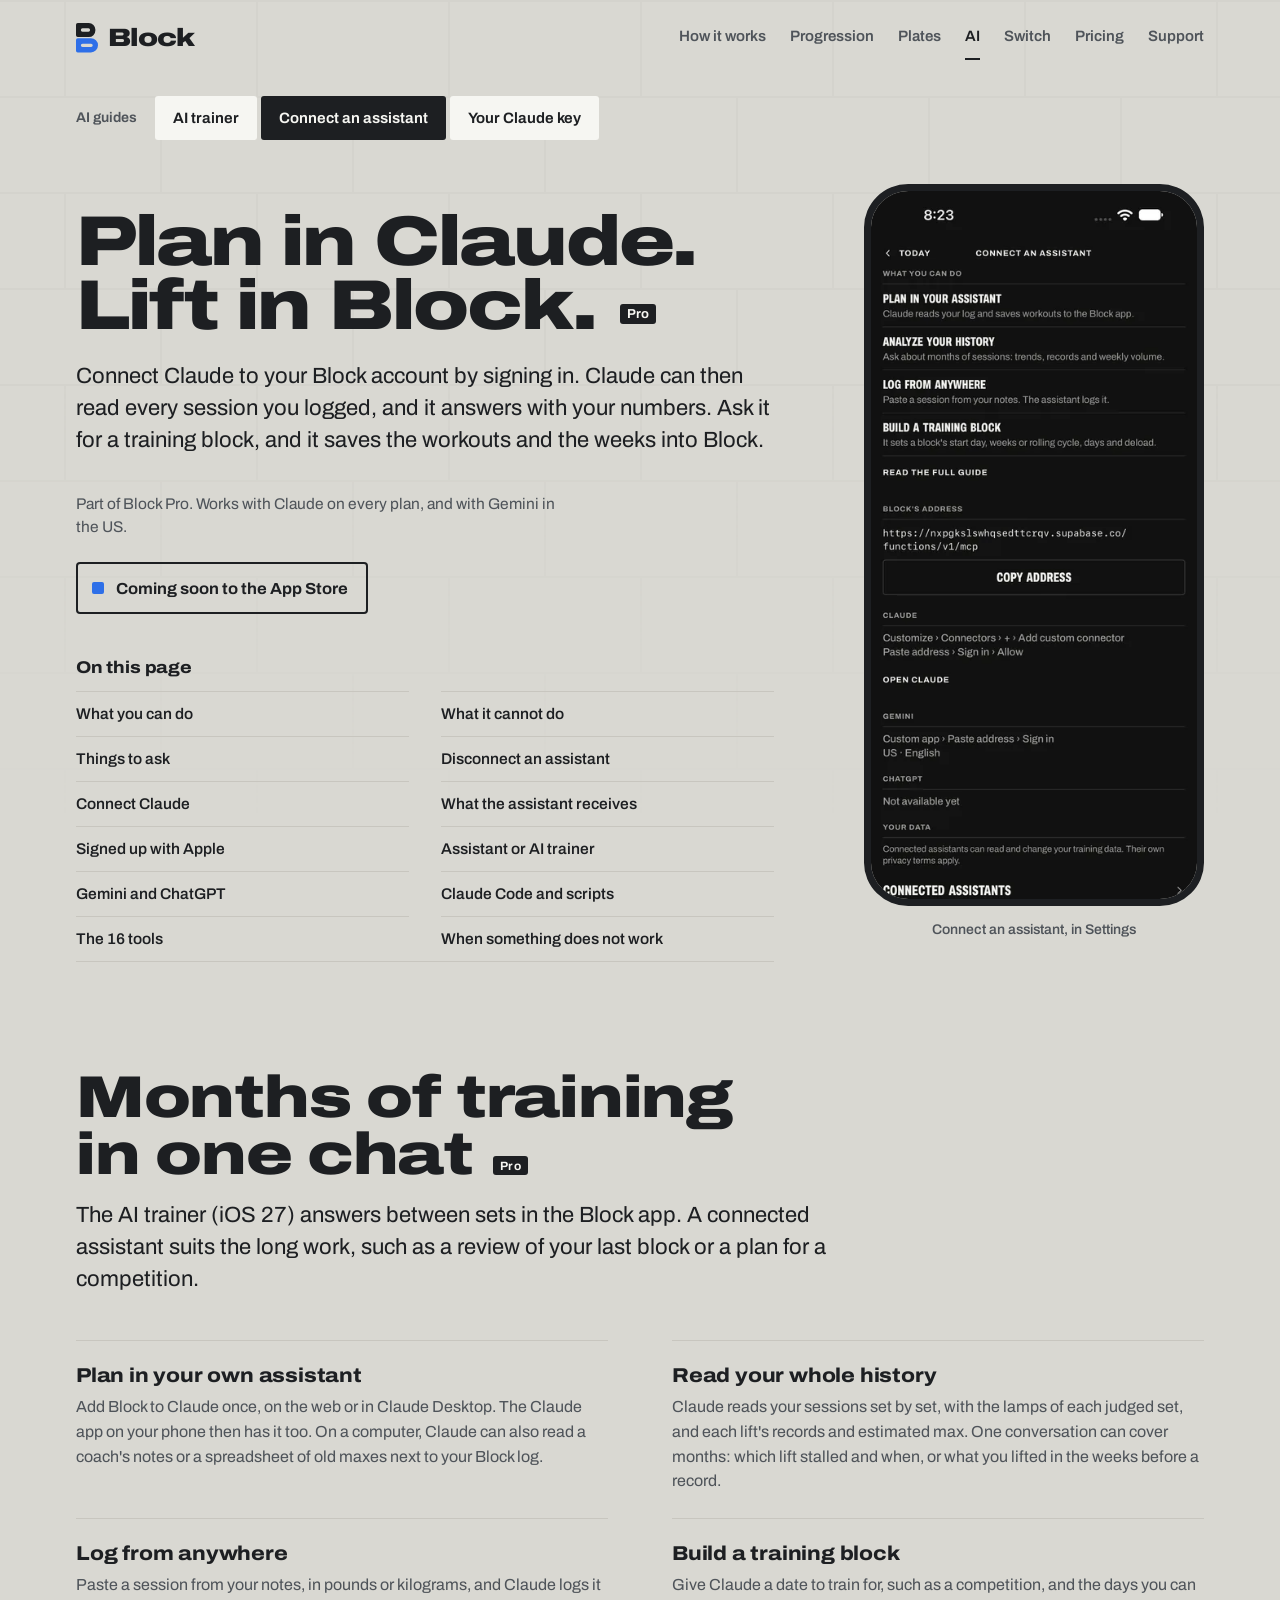
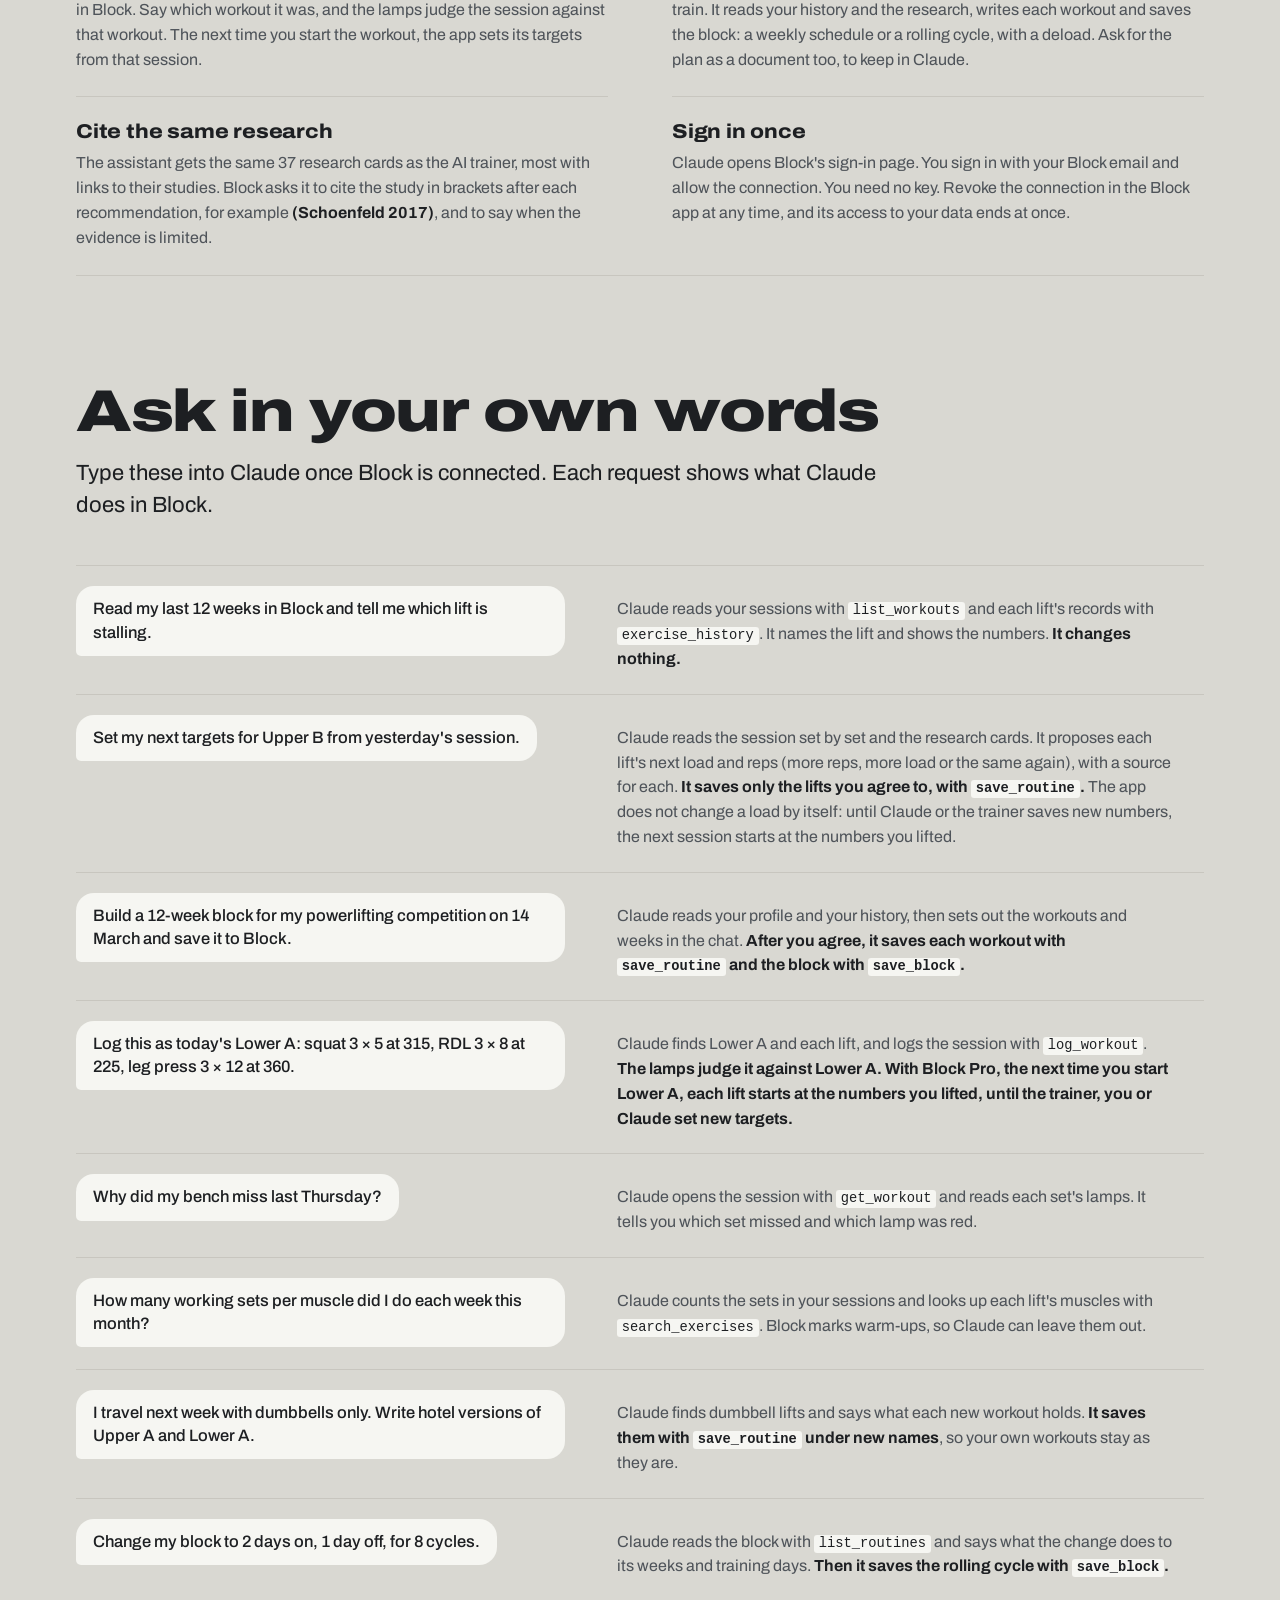
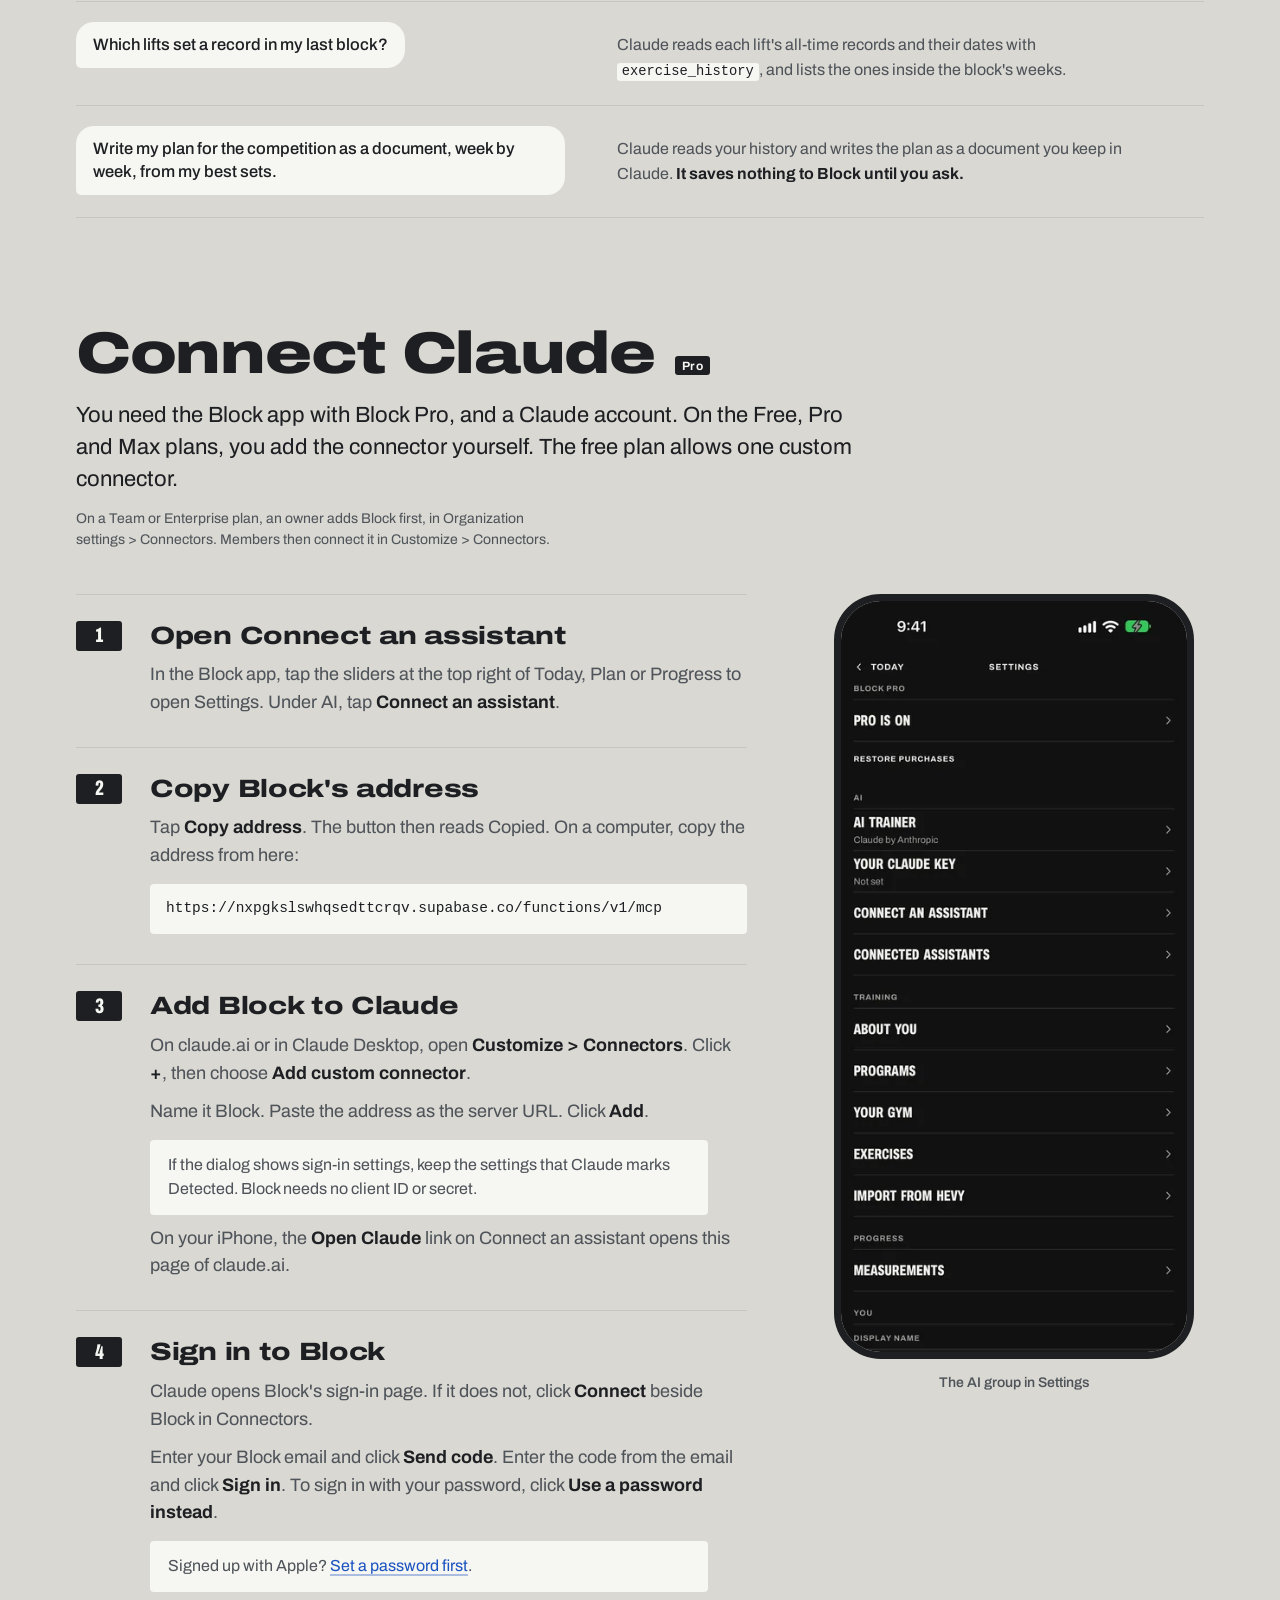
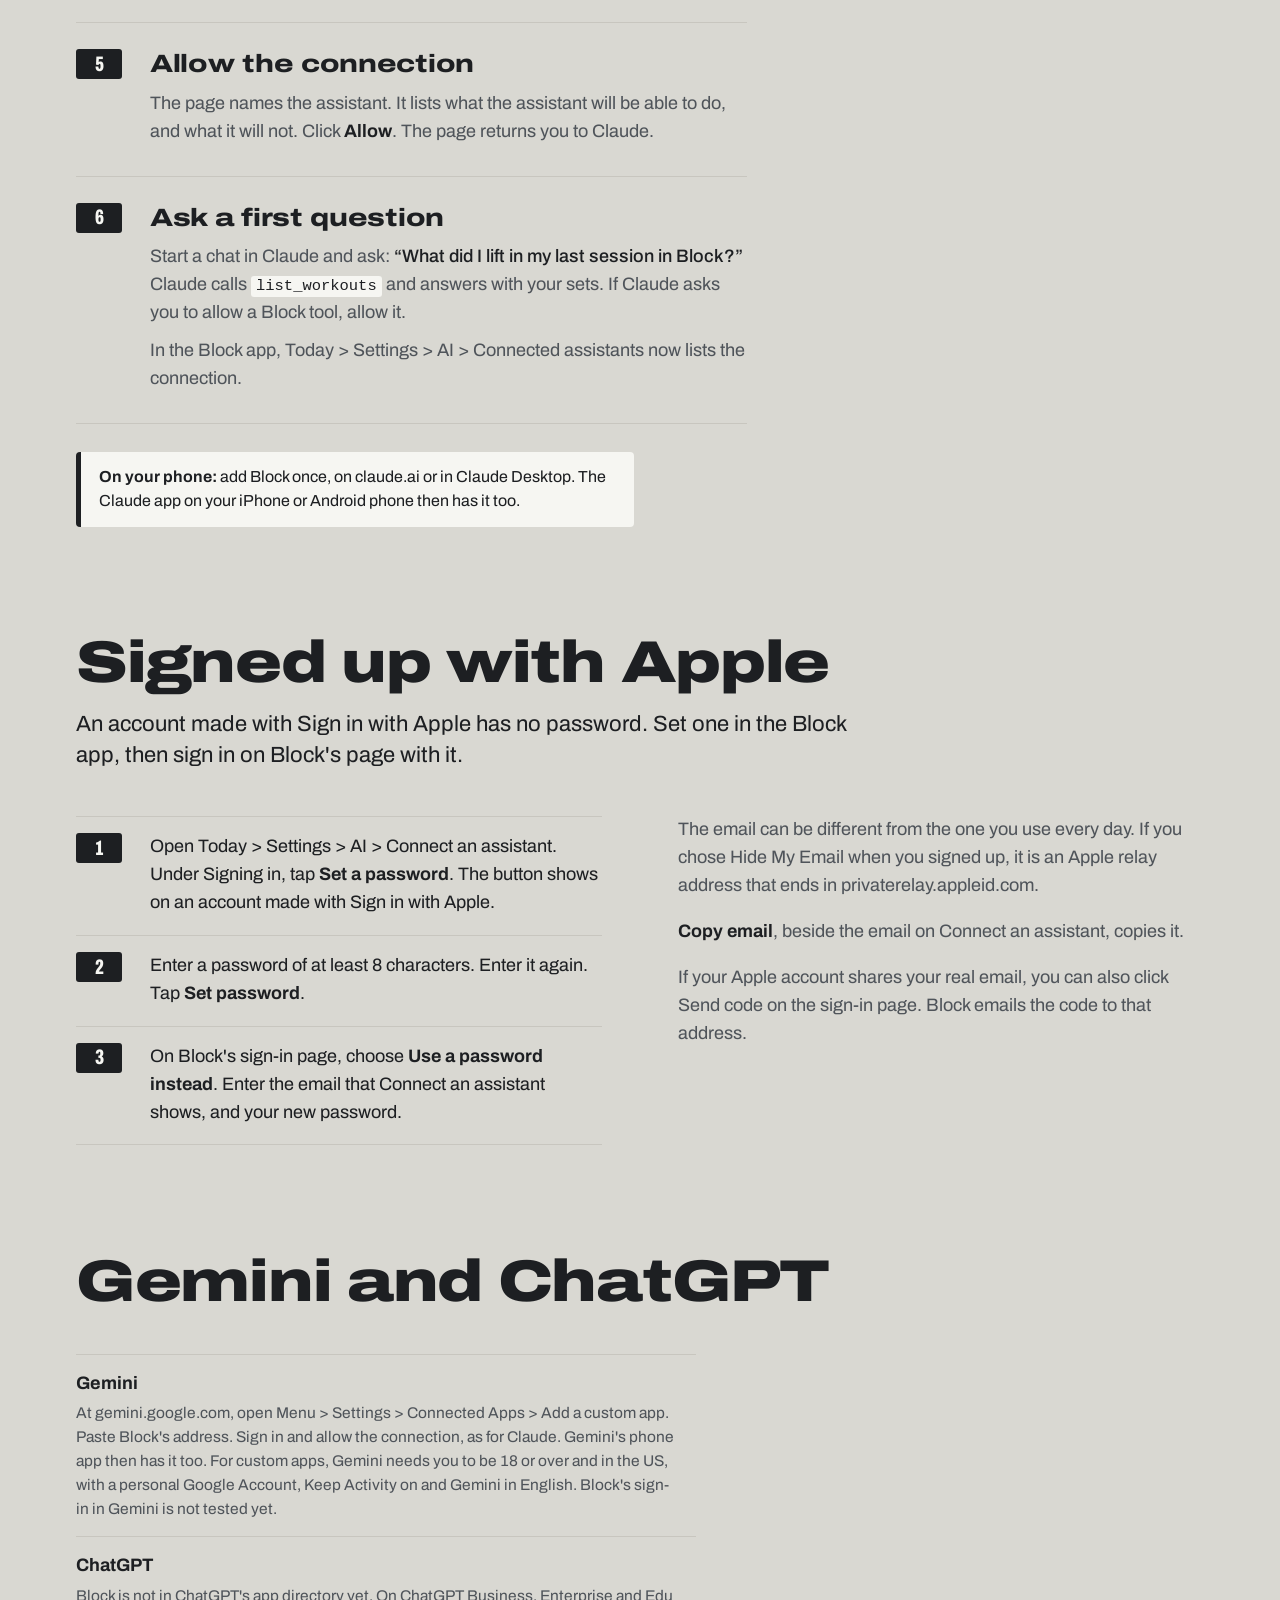
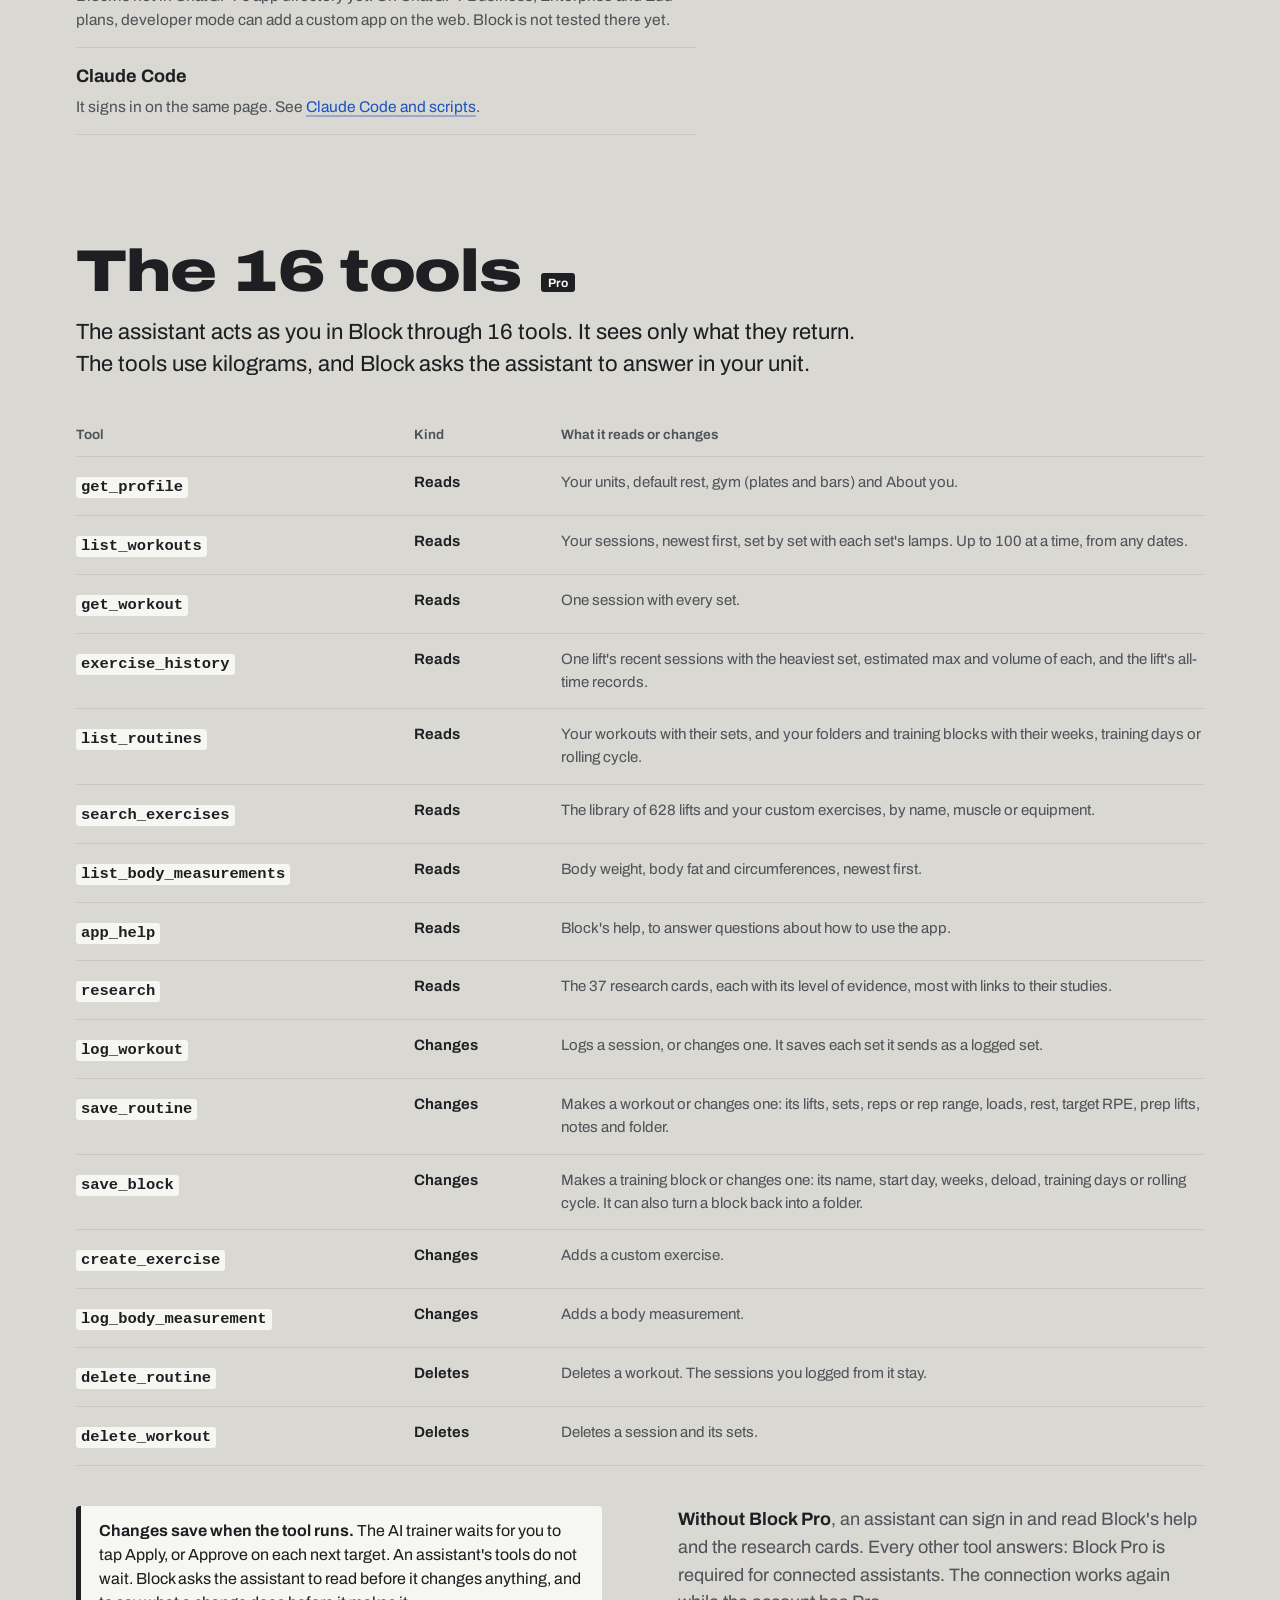
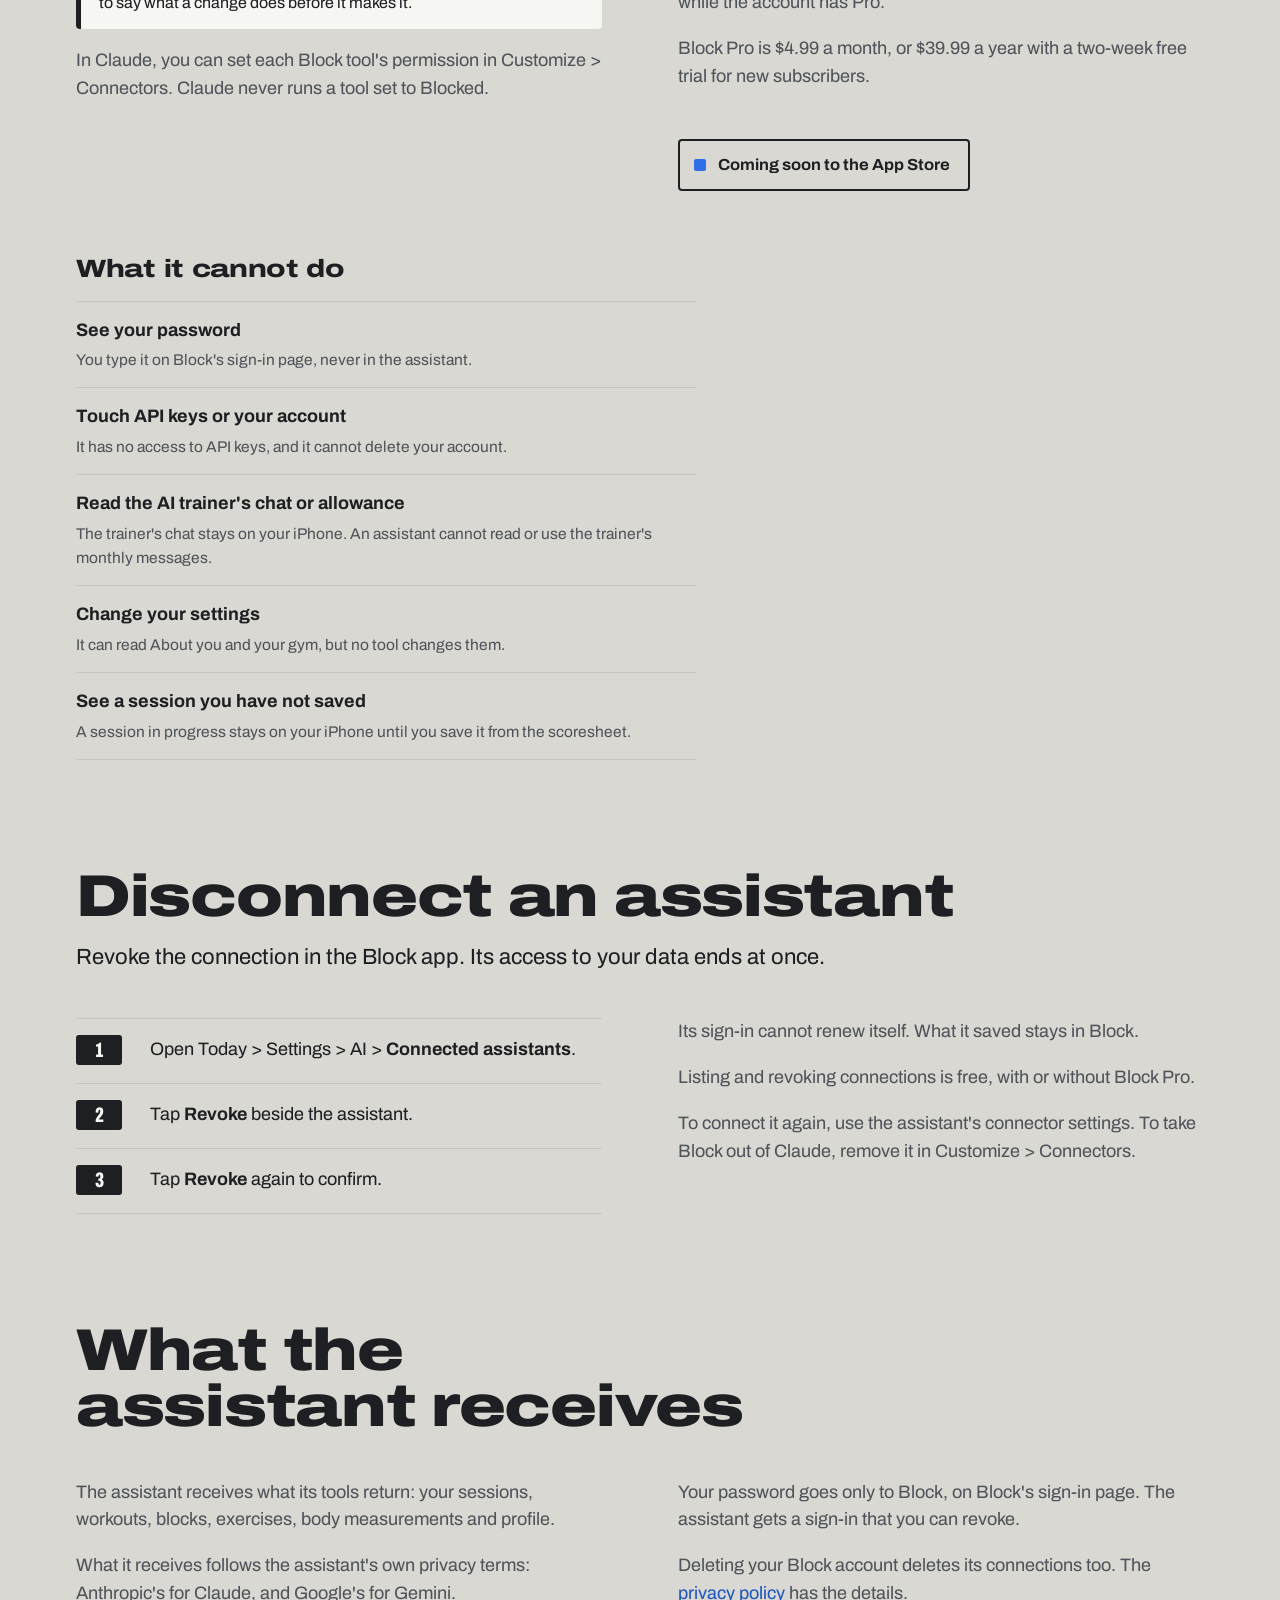
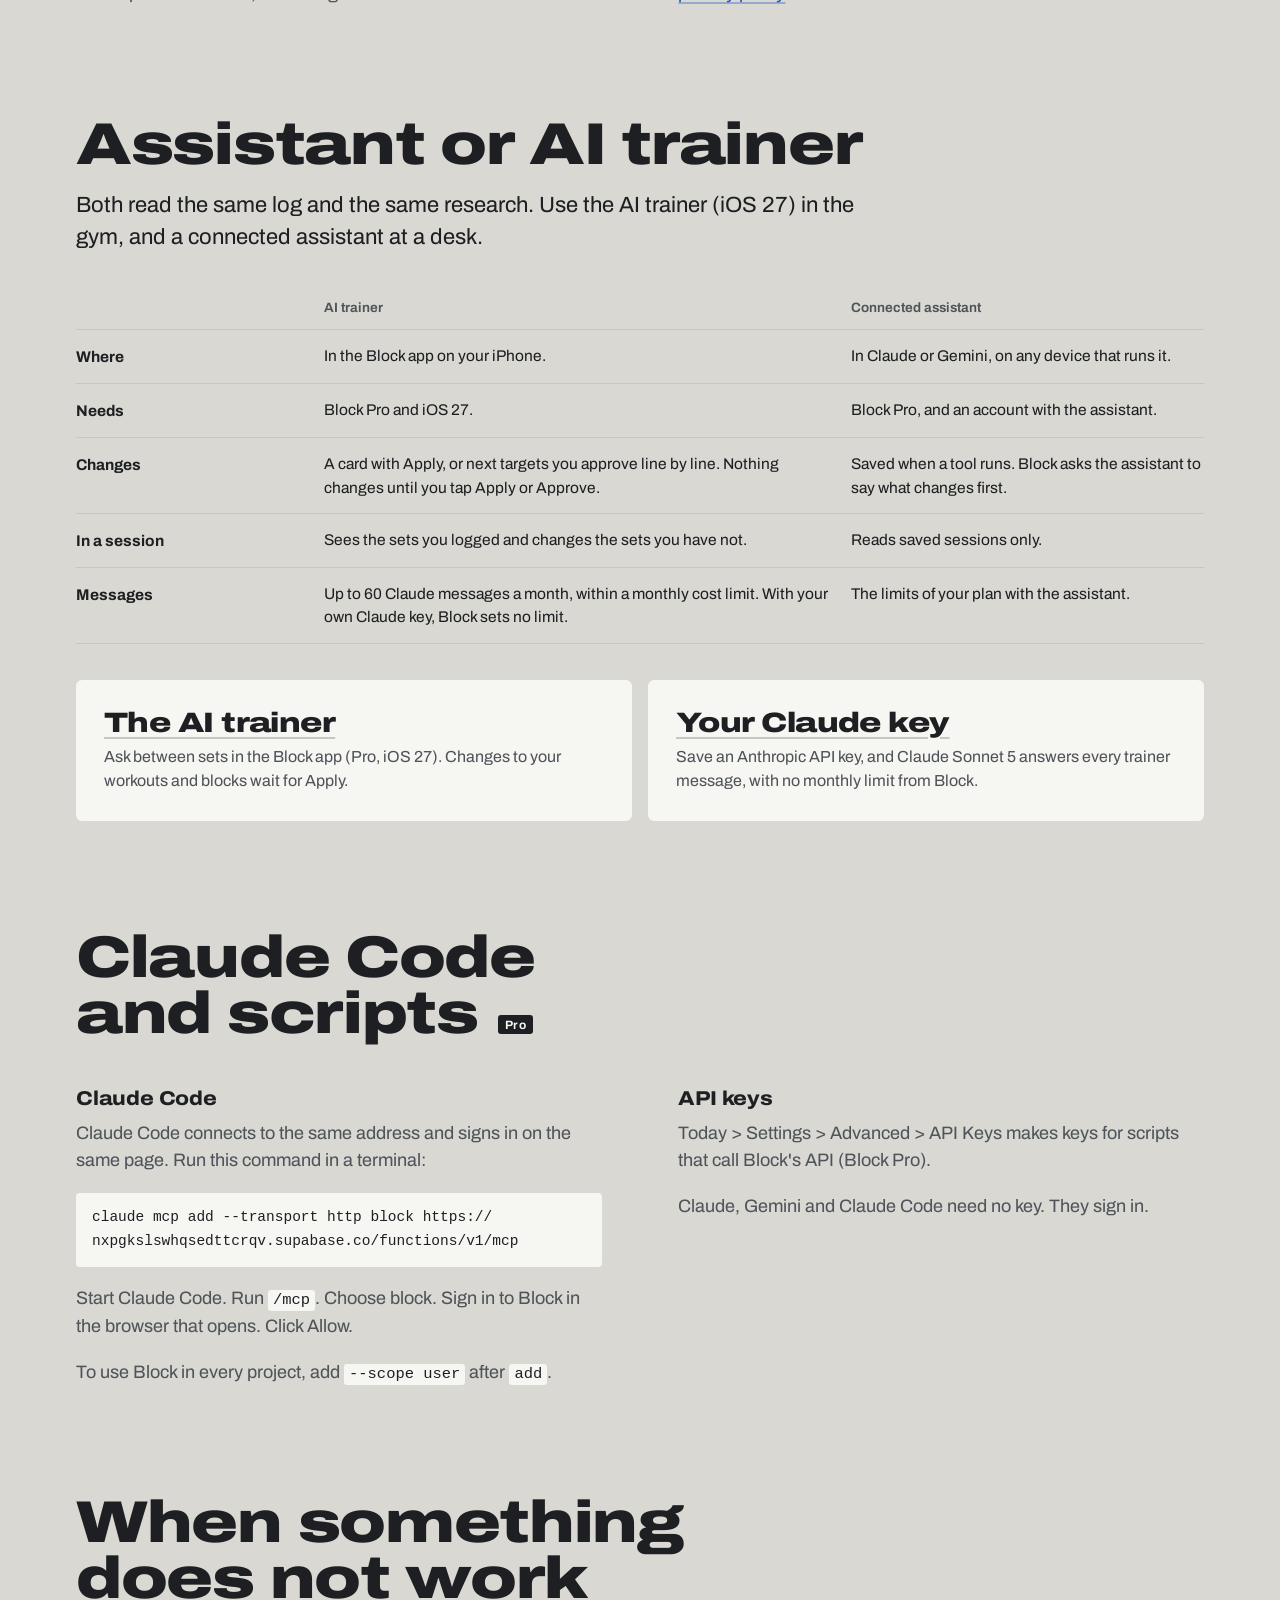
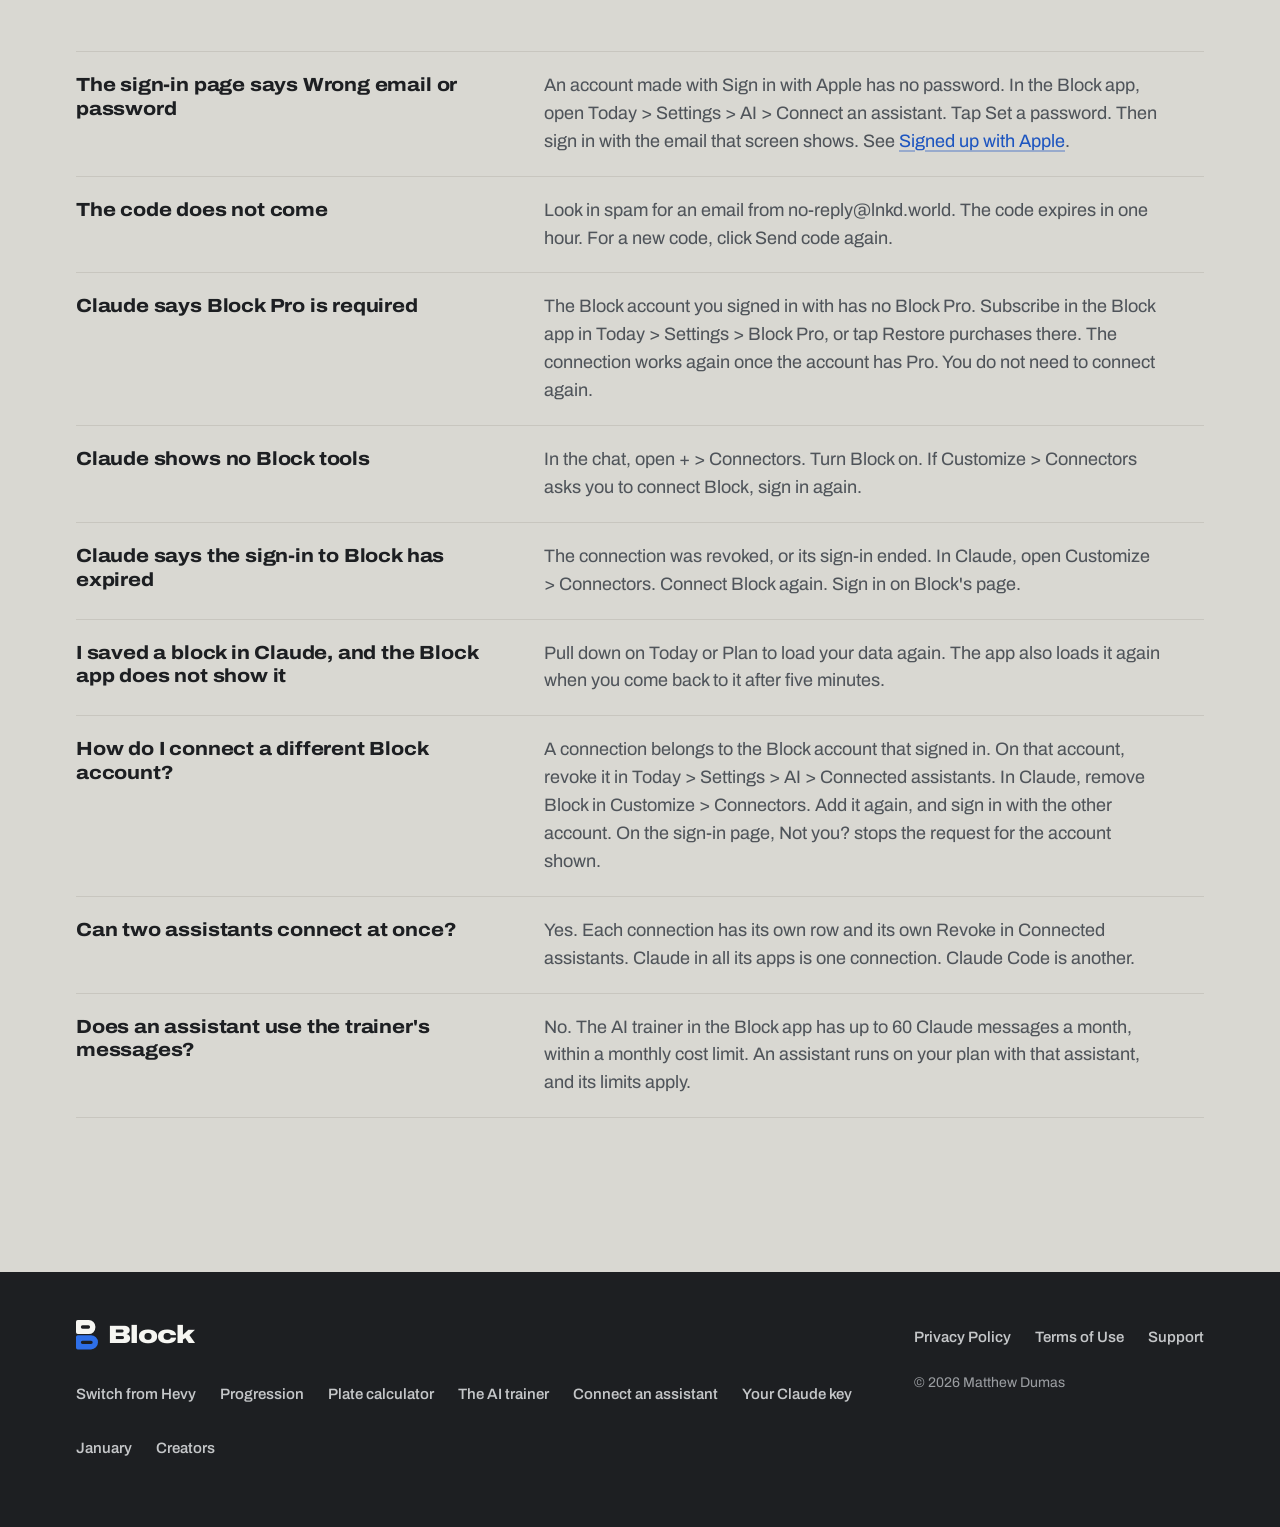
==== commit d9bf3e6f: "Site at 703dc52: Merge pull request #70 from dattmumas/ai-only-progression" ====
--- a/assistants/index.html
+++ b/assistants/index.html
@@ -104,10 +104,10 @@
       </header>
       <ul class="asks">
         <li><p class="q">Read my last 12 weeks in Block and tell me which lift is stalling.</p><p class="a">Claude reads your sessions with <code>list_workouts</code> and each lift's records with <code>exercise_history</code>. It names the lift and shows the numbers. <strong>It changes nothing.</strong></p></li>
-        <li><p class="q">Set my next targets for Upper B from yesterday's session.</p><p class="a">Claude reads the session set by set and the research cards. It proposes each lift's next load and reps, with a source for each. <strong>It saves them with <code>save_routine</code> after you agree.</strong> The app has its own call for each lift, which your next Start saves. A lift Claude saved with other numbers keeps Claude's.</p></li>
+        <li><p class="q">Set my next targets for Upper B from yesterday's session.</p><p class="a">Claude reads the session set by set and the research cards. It proposes each lift's next load and reps (more reps, more load or the same again), with a source for each. <strong>It saves only the lifts you agree to, with <code>save_routine</code>.</strong> The app does not change a load by itself: until Claude or the trainer saves new numbers, the next session starts at the numbers you lifted.</p></li>
         <li><p class="q">Build a 12-week block for my powerlifting competition on 14 March and save it to Block.</p><p class="a">Claude reads your profile and your history, then sets out the workouts and weeks in the chat. <strong>After you agree, it saves each workout with <code>save_routine</code> and the block with <code>save_block</code>.</strong></p></li>
-        <li><p class="q">Log this as today's Lower A: squat 3 × 5 at 315, RDL 3 × 8 at 225, leg press 3 × 12 at 360.</p><p class="a">Claude finds Lower A and each lift, and logs the session with <code>log_workout</code>. <strong>The lamps judge it against Lower A. The next time you start Lower A, the app sets its targets from this session.</strong></p></li>
-        <li><p class="q">Why did my bench hold last Thursday?</p><p class="a">Claude opens the session with <code>get_workout</code> and reads each set's lamps. It tells you which set missed and which lamp was red.</p></li>
+        <li><p class="q">Log this as today's Lower A: squat 3 × 5 at 315, RDL 3 × 8 at 225, leg press 3 × 12 at 360.</p><p class="a">Claude finds Lower A and each lift, and logs the session with <code>log_workout</code>. <strong>The lamps judge it against Lower A. With Block Pro, the next time you start Lower A, each lift starts at the numbers you lifted, until the trainer, you or Claude set new targets.</strong></p></li>
+        <li><p class="q">Why did my bench miss last Thursday?</p><p class="a">Claude opens the session with <code>get_workout</code> and reads each set's lamps. It tells you which set missed and which lamp was red.</p></li>
         <li><p class="q">How many working sets per muscle did I do each week this month?</p><p class="a">Claude counts the sets in your sessions and looks up each lift's muscles with <code>search_exercises</code>. Block marks warm-ups, so Claude can leave them out.</p></li>
         <li><p class="q">I travel next week with dumbbells only. Write hotel versions of Upper A and Lower A.</p><p class="a">Claude finds dumbbell lifts and says what each new workout holds. <strong>It saves them with <code>save_routine</code> under new names</strong>, so your own workouts stay as they are.</p></li>
         <li><p class="q">Change my block to 2 days on, 1 day off, for 8 cycles.</p><p class="a">Claude reads the block with <code>list_routines</code> and says what the change does to its weeks and training days. <strong>Then it saves the rolling cycle with <code>save_block</code>.</strong></p></li>
@@ -129,7 +129,7 @@
           <ol class="walk">
             <li class="no-shot"><div class="t">
               <h3>Open Connect an assistant</h3>
-              <p>In the Block app, tap the gear on Today to open Settings. Under AI, tap <strong>Connect an assistant</strong>.</p>
+              <p>In the Block app, tap the sliders at the top right of Today, Plan or Progress to open Settings. Under AI, tap <strong>Connect an assistant</strong>.</p>
             </div></li>
             <li class="no-shot"><div class="t">
               <h3>Copy Block's address</h3>
@@ -232,12 +232,12 @@
       </div>
       <div class="split even" style="margin-top:40px">
         <div class="stack">
-          <p class="note action"><strong>Changes save when the tool runs.</strong> The AI trainer waits for you to tap Apply. An assistant's tools do not wait. Block asks the assistant to read before it changes anything, and to say what a change does before it makes it.</p>
+          <p class="note action"><strong>Changes save when the tool runs.</strong> The AI trainer waits for you to tap Apply, or Approve on each next target. An assistant's tools do not wait. Block asks the assistant to read before it changes anything, and to say what a change does before it makes it.</p>
           <p class="steel">In Claude, you can set each Block tool's permission in Customize &gt; Connectors. Claude never runs a tool set to Blocked.</p>
         </div>
         <div class="copy stack">
           <p><strong>Without Block Pro</strong>, an assistant can sign in and read Block's help and the research cards. Every other tool answers: Block Pro is required for connected assistants. The connection works again while the account has Pro.</p>
-          <p>Block Pro is $4.99 a month, or $39.99 a year with a one-week free trial for new subscribers.</p>
+          <p>Block Pro is $4.99 a month, or $39.99 a year with a two-week free trial for new subscribers.</p>
           <div class="cta" data-store="site-assistants"><span class="soon">Coming soon to the App Store</span></div>
         </div>
       </div>
@@ -307,7 +307,7 @@
           <tbody>
             <tr><th scope="row">Where</th><td data-label="AI trainer">In the Block app on your iPhone.</td><td data-label="Connected assistant">In Claude or Gemini, on any device that runs it.</td></tr>
             <tr><th scope="row">Needs</th><td data-label="AI trainer">Block Pro and iOS 27.</td><td data-label="Connected assistant">Block Pro, and an account with the assistant.</td></tr>
-            <tr><th scope="row">Changes</th><td data-label="AI trainer">A card with Apply. Nothing changes until you tap it.</td><td data-label="Connected assistant">Saved when a tool runs. Block asks the assistant to say what changes first.</td></tr>
+            <tr><th scope="row">Changes</th><td data-label="AI trainer">A card with Apply, or next targets you approve line by line. Nothing changes until you tap Apply or Approve.</td><td data-label="Connected assistant">Saved when a tool runs. Block asks the assistant to say what changes first.</td></tr>
             <tr><th scope="row">In a session</th><td data-label="AI trainer">Sees the sets you logged and changes the sets you have not.</td><td data-label="Connected assistant">Reads saved sessions only.</td></tr>
             <tr><th scope="row">Messages</th><td data-label="AI trainer">Up to 60 Claude messages a month, within a monthly cost limit. With your own Claude key, Block sets no limit.</td><td data-label="Connected assistant">The limits of your plan with the assistant.</td></tr>
           </tbody>
--- a/landing.css
+++ b/landing.css
@@ -3,7 +3,7 @@
 
    Ground: the painted block wall of a gym. Ink: iron. Raised panels: whiteboard white.
    Brand: the 45 lb plate's blue, from the app icon's lower block. Color otherwise is data:
-   the rulebook's calls, the lamps and the plates. Words are set wide (Archivo at 125%),
+   Today's tags, the lamps and the plates. Words are set wide (Archivo at 125%),
    numbers narrow (Archivo at 62% to 75%), text at normal width: one family, three widths.
    The only decoration is the block: flat rectangles that stack. */
 
@@ -29,7 +29,7 @@
   /* Brand: the 45 lb plate */
   --plate: #2e6fe8;
   --plate-ink: #1d55c0;
-  /* Data: the rulebook's calls (MDCallTag), the lamps (Lights.swift), the bar (PlateBar.swift) */
+  /* Data: Today's tags (MDCallTag), the lamps (Lights.swift), the bar (PlateBar.swift) */
   --up: #1b8a49;
   --hold: #f0b90b;
   --reset: #cf2f25;
@@ -130,7 +130,7 @@
 h1 .tag { vertical-align: 0.9em; font-size: 13px; }
 .label .tag { vertical-align: 0.1em; margin-left: 6px; }
 
-/* The rulebook's calls (MDCallTag): +10 and Reps +1 green, Hold yellow, Reset red, Deload blue */
+/* Today's tags (MDCallTag): +10 and Reps +1 green, Same an outline, Deload blue; hold and reset are the old tags' colors */
 .ct {
   display: inline-block;
   vertical-align: middle;
@@ -398,13 +398,13 @@
 .card tr.still .heavy, .card tr.still .declared .num { color: var(--dust); }
 .card tbody tr:last-child td { border-bottom: 0; padding-bottom: 0; }
 
-/* The rulebook (RulebookView): five rules and the call each writes */
-.rulebook th[scope="row"] { font-stretch: 62%; font-weight: 820; font-size: 26px; color: var(--iron); padding: 14px 0; width: 40px; vertical-align: top; border-bottom: 1.5px solid var(--mortar); line-height: 1; }
-.rulebook td { padding: 15px 0; vertical-align: top; }
-.rulebook td .sub { display: block; color: var(--steel); font-size: 15px; margin-top: 4px; }
-.rulebook td.calls { text-align: right; white-space: nowrap; padding-left: 16px; }
-.rulebook td.calls .ct + .ct { margin-left: 6px; }
-.rulebook td.calls .lamps { vertical-align: middle; }
+/* A numbered table of rules, each with its tag (the progression page) */
+.rules th[scope="row"] { font-stretch: 62%; font-weight: 820; font-size: 26px; color: var(--iron); padding: 14px 0; width: 40px; vertical-align: top; border-bottom: 1.5px solid var(--mortar); line-height: 1; }
+.rules td { padding: 15px 0; vertical-align: top; }
+.rules td .sub { display: block; color: var(--steel); font-size: 15px; margin-top: 4px; }
+.rules td.calls { text-align: right; white-space: nowrap; padding-left: 16px; }
+.rules td.calls .ct + .ct { margin-left: 6px; }
+.rules td.calls .lamps { vertical-align: middle; }
 .legend { display: grid; gap: 0; border-top: 1.5px solid var(--mortar); margin: 0; padding: 0; list-style: none; }
 .legend li { display: grid; grid-template-columns: 72px minmax(0, 1fr); gap: 12px; align-items: center; padding: 11px 0; border-bottom: 1.5px solid var(--mortar); color: var(--steel); font-size: 15px; }
 .legend li > .ct { justify-self: start; }
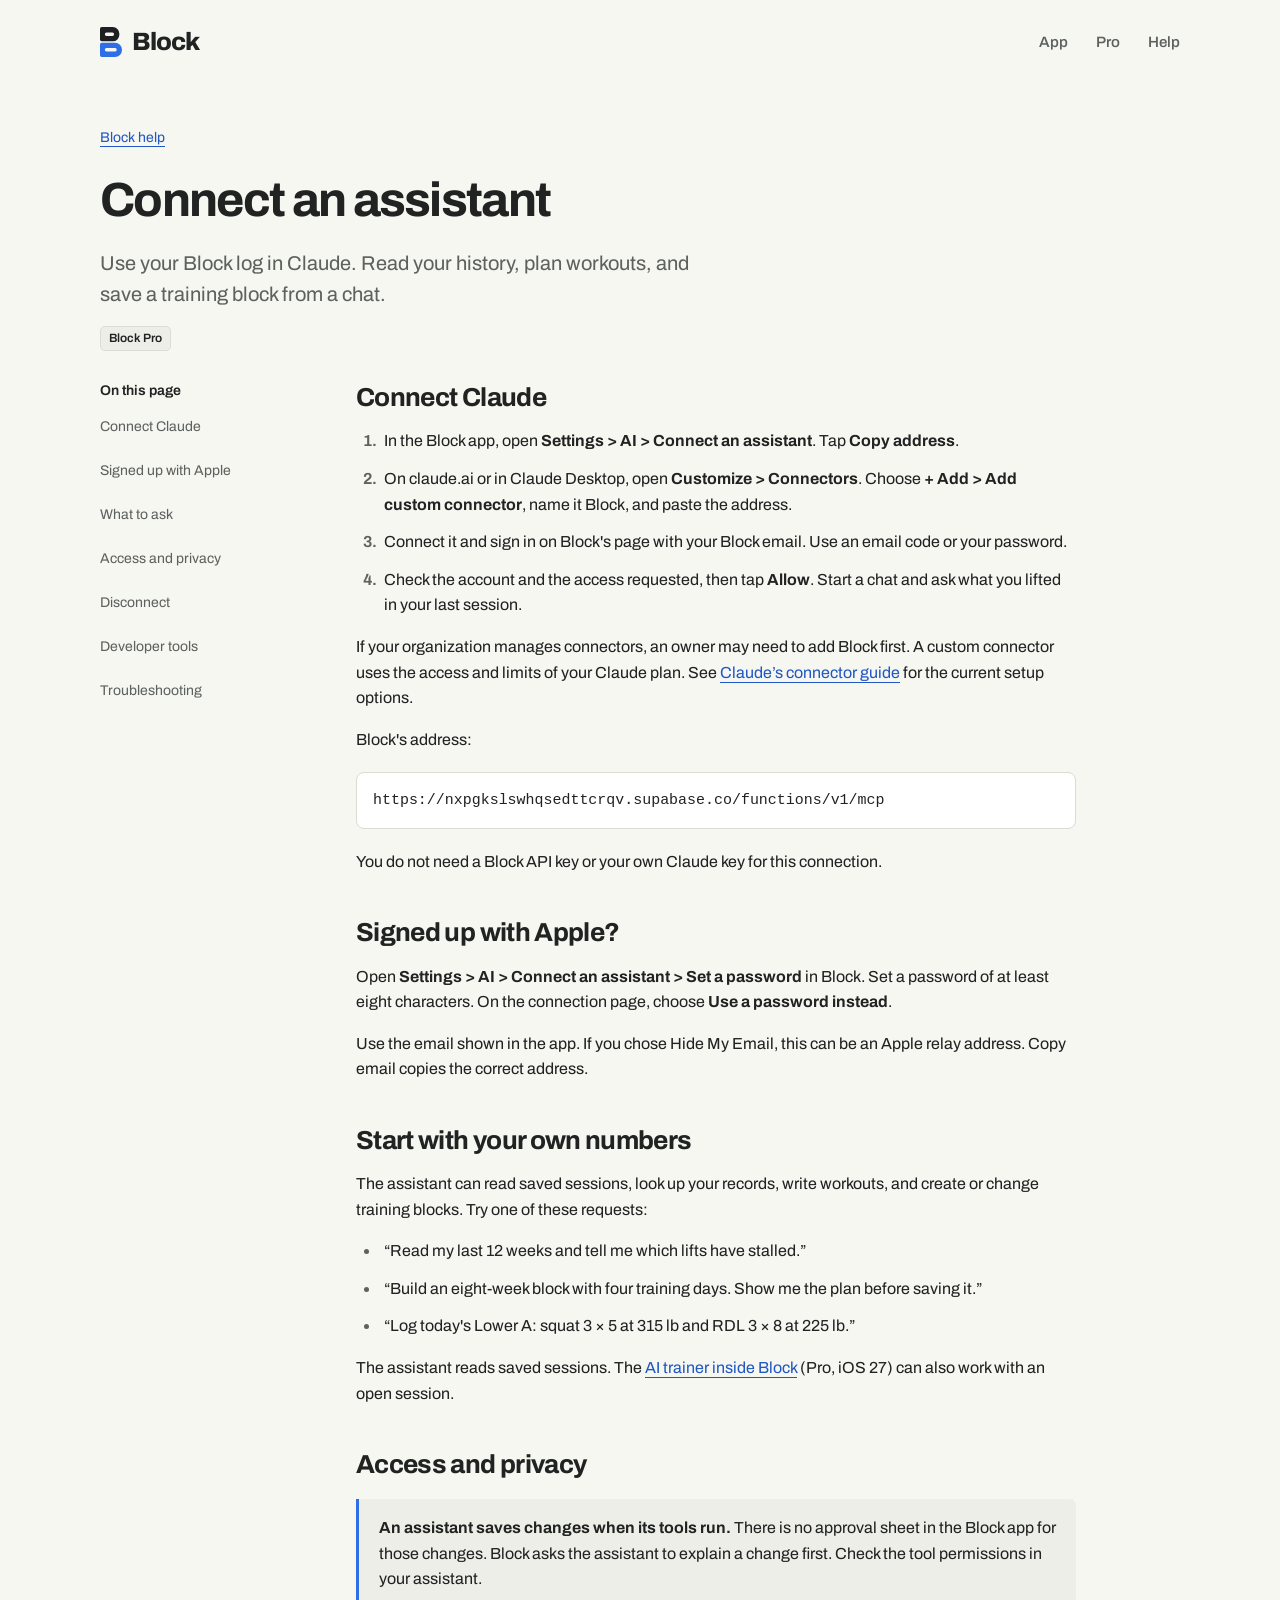
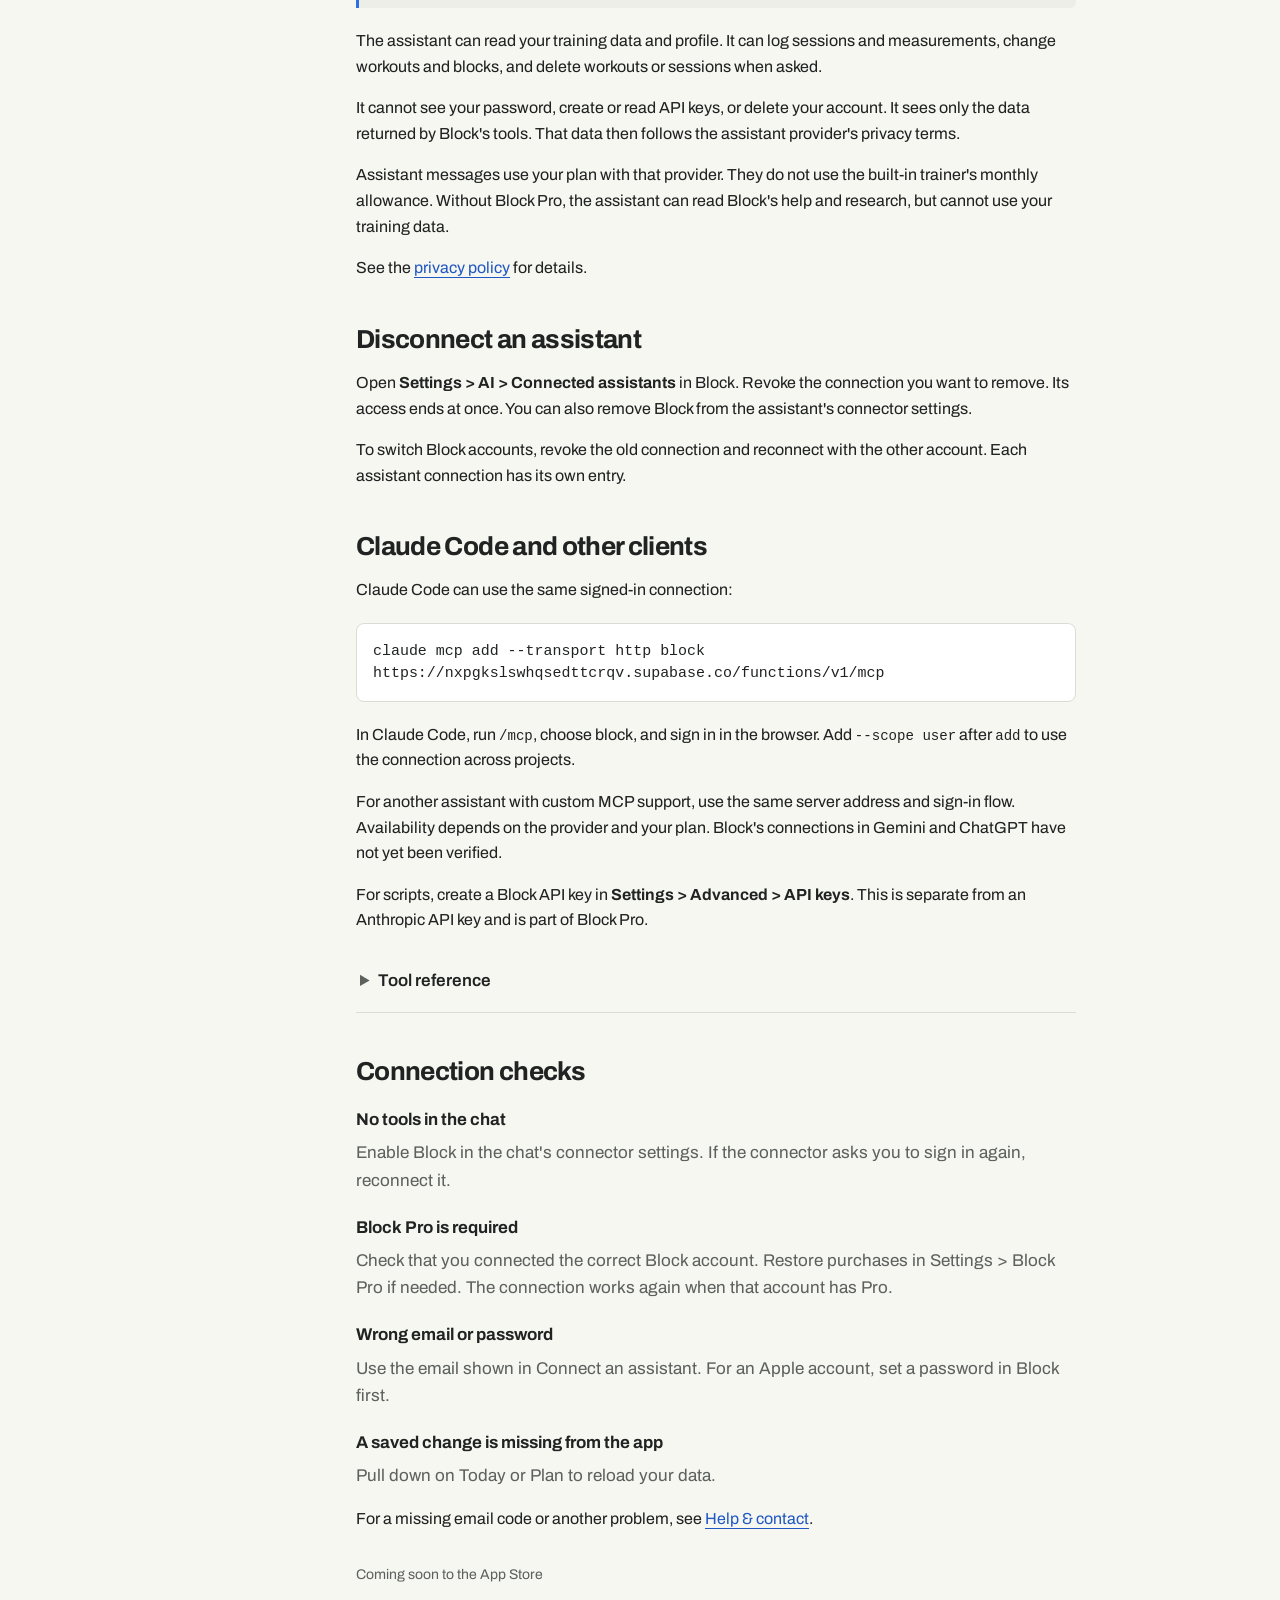
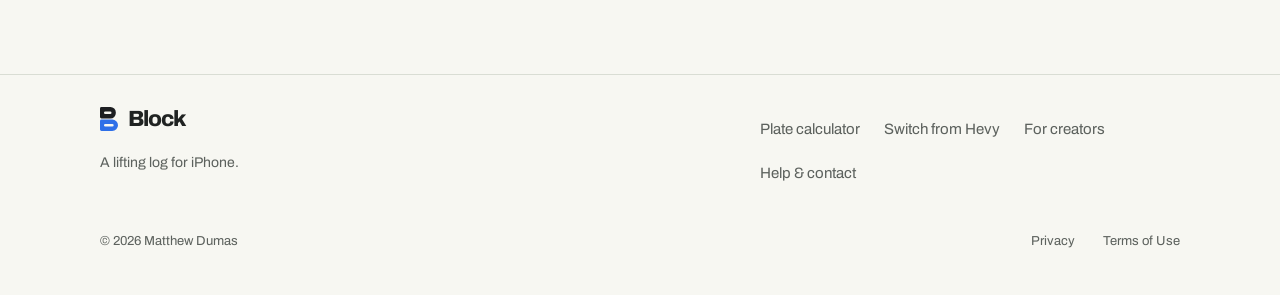
==== commit 86a6a694: "Site at d2a4fe0: Simplify Block website, refresh screenshots, and share page sources" ====
--- a/assistants/index.html
+++ b/assistants/index.html
@@ -1,32 +1,33 @@
 <!doctype html>
+<!-- Generated by tools/site/build.py. Edit tools/site/pages/ and templates/. -->
 <html lang="en">
 <head>
 <meta charset="utf-8">
 <meta name="viewport" content="width=device-width, initial-scale=1">
-<title>Connect an assistant to Block</title>
-<meta name="description" content="Connect Claude to your Block account by signing in (Block Pro). Claude reads your training log and saves workouts and training blocks into Block. The steps, the 16 tools and how to disconnect.">
 <meta name="color-scheme" content="light">
-<meta name="theme-color" content="#d9d8d2">
-<link rel="canonical" href="https://block.lnkd.world/assistants/">
+<meta name="theme-color" content="#f7f7f2">
 <link rel="icon" href="/icon.svg" type="image/svg+xml">
 <link rel="apple-touch-icon" href="/apple-touch-icon.png">
+<link rel="preload" href="/fonts/Archivo-VF.woff2" as="font" type="font/woff2" crossorigin>
+<link rel="stylesheet" href="/landing.css">
+<title>Connect an assistant to Block</title>
+<meta name="description" content="Connect Claude to your Block account. Read your training log, plan workouts, manage access, and disconnect. Part of Block Pro.">
+<link rel="canonical" href="https://block.lnkd.world/assistants/">
 <meta property="og:type" content="website">
 <meta property="og:site_name" content="Block">
-<meta property="og:title" content="Plan in Claude. Lift in Block.">
-<meta property="og:description" content="Connect Claude to your Block account by signing in. Claude reads your log and saves workouts and training blocks into Block. Part of Block Pro.">
+<meta property="og:title" content="Connect an assistant to Block">
+<meta property="og:description" content="Connect Claude to your Block account. Read your training log, plan workouts, manage access, and disconnect. Part of Block Pro.">
 <meta property="og:url" content="https://block.lnkd.world/assistants/">
 <meta property="og:image" content="https://block.lnkd.world/assets/og/assistants.png">
 <meta property="og:image:width" content="1200">
 <meta property="og:image:height" content="630">
-<meta property="og:image:alt" content="The words Plan in Claude. Lift in Block., tagged Pro, beside a wall of the 16 tools Claude can use in Block, such as list_workouts, log_workout and save_block. The tools that read are white, and the tools that save or delete are black.">
+<meta property="og:image:alt" content="Connect an assistant to Block. Connect Claude to your Block account. Read your training log, plan workouts, manage access, and disconnect. Part of Block Pro.">
 <meta name="twitter:card" content="summary_large_image">
-<meta name="twitter:title" content="Plan in Claude. Lift in Block.">
-<meta name="twitter:description" content="Connect Claude to your Block account by signing in. Claude reads your log and saves workouts and training blocks into Block. Part of Block Pro.">
-<meta name="twitter:image:alt" content="The words Plan in Claude. Lift in Block., tagged Pro, beside a wall of the 16 tools Claude can use in Block, such as list_workouts, log_workout and save_block. The tools that read are white, and the tools that save or delete are black.">
+<meta name="twitter:title" content="Connect an assistant to Block">
+<meta name="twitter:description" content="Connect Claude to your Block account. Read your training log, plan workouts, manage access, and disconnect. Part of Block Pro.">
 <meta name="twitter:image" content="https://block.lnkd.world/assets/og/assistants.png">
+<meta name="twitter:image:alt" content="Connect an assistant to Block. Connect Claude to your Block account. Read your training log, plan workouts, manage access, and disconnect. Part of Block Pro.">
 <!-- smart-app-banner -->
-<link rel="preload" href="/fonts/Archivo-VF.woff2" as="font" type="font/woff2" crossorigin>
-<link rel="stylesheet" href="/landing.css">
 <link rel="stylesheet" href="/guide.css">
 <script src="/config.js" defer></script>
 <script src="/site.js" defer></script>
@@ -35,179 +36,25 @@
 <a class="skip" href="#main">Skip to content</a>
 <header class="nav">
   <div class="wrap">
-    <a class="mark" href="/"><svg class="logo" viewBox="272 178 500 668" aria-hidden="true"><path fill="currentColor" fill-rule="evenodd" d="M312,178 H562 A150,150 0 0 1 712,328 V348 A150,150 0 0 1 562,498 H312 A40,40 0 0 1 272,458 V218 A40,40 0 0 1 312,178 Z M420,300 H554 A38,38 0 0 1 592,338 V338 A38,38 0 0 1 554,376 H420 A38,38 0 0 1 382,338 V338 A38,38 0 0 1 420,300 Z"/><path fill="#2E6FE8" fill-rule="evenodd" d="M312,526 H612 A160,160 0 0 1 772,686 V686 A160,160 0 0 1 612,846 H312 A40,40 0 0 1 272,806 V566 A40,40 0 0 1 312,526 Z M420,648 H614 A38,38 0 0 1 652,686 V686 A38,38 0 0 1 614,724 H420 A38,38 0 0 1 382,686 V686 A38,38 0 0 1 420,648 Z"/></svg>Block</a>
-    <nav class="links" aria-label="Pages">
-      <a href="/#how">How it works</a>
-      <a href="/progression/">Progression</a>
-      <a href="/plates/">Plates</a>
-      <a href="/trainer/" aria-current="true">AI</a>
-      <a href="/switch/">Switch</a>
-      <a href="/#pro">Pricing</a>
-      <a href="/support.html">Support</a>
+    <a class="mark" href="/" aria-label="Block home"><img src="/assets/mark.svg" width="22" height="30" alt="">Block</a>
+    <nav class="links" aria-label="Main navigation">
+      <a href="/#app">App</a>
+      <a href="/#pro">Pro</a>
+      <a href="/support.html">Help</a>
     </nav>
   </div>
 </header>
-
-<main id="main">
-  <section class="page-hero guide-hero" aria-labelledby="h-page">
-    <div class="wrap">
-      <nav class="guide-nav" aria-label="AI guides"><span class="gn-label" aria-hidden="true">AI guides</span><span class="gn-links"><a href="/trainer/">AI trainer</a><a href="/assistants/" aria-current="page">Connect an assistant</a><a href="/claude-key/">Your Claude key</a></span></nav>
-      <div class="intro">
-        <h1 id="h-page"><span class="ln">Plan in Claude.</span> <span class="ln">Lift in Block. <span class="tag">Pro</span></span></h1>
-        <p class="lead">Connect Claude to your Block account by signing in. Claude can then read every session you logged, and it answers with your numbers. Ask it for a training block, and it saves the workouts and the weeks into Block.</p>
-        <p class="needs">Part of Block Pro. Works with Claude on every plan, and with Gemini in the US.</p>
-        <div class="cta" data-store="site-assistants"><span class="soon">Coming soon to the App Store</span></div>
-      </div>
-      <figure class="shot"><div class="frame"><img src="/assets/img/guide/connect-400.webp" srcset="/assets/img/guide/connect-400.webp 400w, /assets/img/guide/connect-800.webp 800w" sizes="(min-width: 1024px) 340px, 320px" width="1320" height="2868" alt="Connect an assistant in the Block app: What you can do with Read the full guide, Block's address with Copy address, the steps for Claude, Gemini and ChatGPT, and Your data." fetchpriority="high" decoding="async"></div><figcaption>Connect an assistant, in Settings</figcaption></figure>
-      <nav class="toc" aria-labelledby="h-toc">
-        <h2 id="h-toc">On this page</h2>
-        <ul style="--rows:6">
-          <li><a href="#can">What you can do</a></li>
-          <li><a href="#ask">Things to ask</a></li>
-          <li><a href="#connect">Connect Claude</a></li>
-          <li><a href="#apple">Signed up with Apple</a></li>
-          <li><a href="#others">Gemini and ChatGPT</a></li>
-          <li><a href="#tools">The 16 tools</a></li>
-          <li><a href="#cannot">What it cannot do</a></li>
-          <li><a href="#disconnect">Disconnect an assistant</a></li>
-          <li><a href="#data">What the assistant receives</a></li>
-          <li><a href="#compare">Assistant or AI trainer</a></li>
-          <li><a href="#developers">Claude Code and scripts</a></li>
-          <li><a href="#questions">When something does not work</a></li>
-        </ul>
-      </nav>
-    </div>
-  </section>
-
-  <section class="sec" id="can" aria-labelledby="h-can">
-    <div class="wrap">
-      <header class="sec-head">
-        <h2 id="h-can">Months of training in one chat <span class="tag">Pro</span></h2>
-        <p class="lead">The AI trainer (iOS 27) answers between sets in the Block app. A connected assistant suits the long work, such as a review of your last block or a plan for a competition.</p>
-      </header>
-      <ul class="can">
-        <li><span class="c-title">Plan in your own assistant</span><span class="c-text">Add Block to Claude once, on the web or in Claude Desktop. The Claude app on your phone then has it too. On a computer, Claude can also read a coach's notes or a spreadsheet of old maxes next to your Block log.</span></li>
-        <li><span class="c-title">Read your whole history</span><span class="c-text">Claude reads your sessions set by set, with the lamps of each judged set, and each lift's records and estimated max. One conversation can cover months: which lift stalled and when, or what you lifted in the weeks before a record.</span></li>
-        <li><span class="c-title">Log from anywhere</span><span class="c-text">Paste a session from your notes, in pounds or kilograms, and Claude logs it in Block. Say which workout it was, and the lamps judge the session against that workout. The next time you start the workout, the app sets its targets from that session.</span></li>
-        <li><span class="c-title">Build a training block</span><span class="c-text">Give Claude a date to train for, such as a competition, and the days you can train. It reads your history and the research, writes each workout and saves the block: a weekly schedule or a rolling cycle, with a deload. Ask for the plan as a document too, to keep in Claude.</span></li>
-        <li><span class="c-title">Cite the same research</span><span class="c-text">The assistant gets the same 37 research cards as the AI trainer, most with links to their studies. Block asks it to cite the study in brackets after each recommendation, for example <strong>(Schoenfeld 2017)</strong>, and to say when the evidence is limited.</span></li>
-        <li><span class="c-title">Sign in once</span><span class="c-text">Claude opens Block's sign-in page. You sign in with your Block email and allow the connection. You need no key. Revoke the connection in the Block app at any time, and its access to your data ends at once.</span></li>
-      </ul>
-    </div>
-  </section>
-
-  <section class="sec" id="ask" aria-labelledby="h-ask">
-    <div class="wrap">
-      <header class="sec-head">
-        <h2 id="h-ask">Ask in your own words</h2>
-        <p class="lead">Type these into Claude once Block is connected. Each request shows what Claude does in Block.</p>
-      </header>
-      <ul class="asks">
-        <li><p class="q">Read my last 12 weeks in Block and tell me which lift is stalling.</p><p class="a">Claude reads your sessions with <code>list_workouts</code> and each lift's records with <code>exercise_history</code>. It names the lift and shows the numbers. <strong>It changes nothing.</strong></p></li>
-        <li><p class="q">Set my next targets for Upper B from yesterday's session.</p><p class="a">Claude reads the session set by set and the research cards. It proposes each lift's next load and reps (more reps, more load or the same again), with a source for each. <strong>It saves only the lifts you agree to, with <code>save_routine</code>.</strong> The app does not change a load by itself: until Claude or the trainer saves new numbers, the next session starts at the numbers you lifted.</p></li>
-        <li><p class="q">Build a 12-week block for my powerlifting competition on 14 March and save it to Block.</p><p class="a">Claude reads your profile and your history, then sets out the workouts and weeks in the chat. <strong>After you agree, it saves each workout with <code>save_routine</code> and the block with <code>save_block</code>.</strong></p></li>
-        <li><p class="q">Log this as today's Lower A: squat 3 × 5 at 315, RDL 3 × 8 at 225, leg press 3 × 12 at 360.</p><p class="a">Claude finds Lower A and each lift, and logs the session with <code>log_workout</code>. <strong>The lamps judge it against Lower A. With Block Pro, the next time you start Lower A, each lift starts at the numbers you lifted, until the trainer, you or Claude set new targets.</strong></p></li>
-        <li><p class="q">Why did my bench miss last Thursday?</p><p class="a">Claude opens the session with <code>get_workout</code> and reads each set's lamps. It tells you which set missed and which lamp was red.</p></li>
-        <li><p class="q">How many working sets per muscle did I do each week this month?</p><p class="a">Claude counts the sets in your sessions and looks up each lift's muscles with <code>search_exercises</code>. Block marks warm-ups, so Claude can leave them out.</p></li>
-        <li><p class="q">I travel next week with dumbbells only. Write hotel versions of Upper A and Lower A.</p><p class="a">Claude finds dumbbell lifts and says what each new workout holds. <strong>It saves them with <code>save_routine</code> under new names</strong>, so your own workouts stay as they are.</p></li>
-        <li><p class="q">Change my block to 2 days on, 1 day off, for 8 cycles.</p><p class="a">Claude reads the block with <code>list_routines</code> and says what the change does to its weeks and training days. <strong>Then it saves the rolling cycle with <code>save_block</code>.</strong></p></li>
-        <li><p class="q">Which lifts set a record in my last block?</p><p class="a">Claude reads each lift's all-time records and their dates with <code>exercise_history</code>, and lists the ones inside the block's weeks.</p></li>
-        <li><p class="q">Write my plan for the competition as a document, week by week, from my best sets.</p><p class="a">Claude reads your history and writes the plan as a document you keep in Claude. <strong>It saves nothing to Block until you ask.</strong></p></li>
-      </ul>
-    </div>
-  </section>
-
-  <section class="sec" id="connect" aria-labelledby="h-connect">
-    <div class="wrap">
-      <header class="sec-head">
-        <h2 id="h-connect">Connect Claude <span class="tag">Pro</span></h2>
-        <p class="lead">You need the Block app with Block Pro, and a Claude account. On the Free, Pro and Max plans, you add the connector yourself. The free plan allows one custom connector.</p>
-        <p class="fine">On a Team or Enterprise plan, an owner adds Block first, in Organization settings &gt; Connectors. Members then connect it in Customize &gt; Connectors.</p>
-      </header>
-      <div class="split walk-split">
-        <div>
-          <ol class="walk">
-            <li class="no-shot"><div class="t">
-              <h3>Open Connect an assistant</h3>
-              <p>In the Block app, tap the sliders at the top right of Today, Plan or Progress to open Settings. Under AI, tap <strong>Connect an assistant</strong>.</p>
-            </div></li>
-            <li class="no-shot"><div class="t">
-              <h3>Copy Block's address</h3>
-              <p>Tap <strong>Copy address</strong>. The button then reads Copied. On a computer, copy the address from here:</p>
-              <code class="cmd">https://<wbr>nxpgkslswhqsedttcrqv<wbr>.supabase.co<wbr>/functions<wbr>/v1<wbr>/mcp</code>
-            </div></li>
-            <li class="no-shot"><div class="t">
-              <h3>Add Block to Claude</h3>
-              <p>On claude.ai or in Claude Desktop, open <strong>Customize &gt; Connectors</strong>. Click <strong>+</strong>, then choose <strong>Add custom connector</strong>.</p>
-              <p>Name it Block. Paste the address as the server URL. Click <strong>Add</strong>.</p>
-              <p class="note">If the dialog shows sign-in settings, keep the settings that Claude marks Detected. Block needs no client ID or secret.</p>
-              <p>On your iPhone, the <strong>Open Claude</strong> link on Connect an assistant opens this page of claude.ai.</p>
-            </div></li>
-            <li class="no-shot"><div class="t">
-              <h3>Sign in to Block</h3>
-              <p>Claude opens Block's sign-in page. If it does not, click <strong>Connect</strong> beside Block in Connectors.</p>
-              <p>Enter your Block email and click <strong>Send code</strong>. Enter the code from the email and click <strong>Sign in</strong>. To sign in with your password, click <strong>Use a password instead</strong>.</p>
-              <p class="note">Signed up with Apple? <a href="#apple">Set a password first</a>.</p>
-            </div></li>
-            <li class="no-shot"><div class="t">
-              <h3>Allow the connection</h3>
-              <p>The page names the assistant. It lists what the assistant will be able to do, and what it will not. Click <strong>Allow</strong>. The page returns you to Claude.</p>
-            </div></li>
-            <li class="no-shot"><div class="t">
-              <h3>Ask a first question</h3>
-              <p>Start a chat in Claude and ask: <span class="eg">“What did I lift in my last session in Block?”</span> Claude calls <code>list_workouts</code> and answers with your sets. If Claude asks you to allow a Block tool, allow it.</p>
-              <p>In the Block app, Today &gt; Settings &gt; AI &gt; Connected assistants now lists the connection.</p>
-            </div></li>
-          </ol>
-          <p class="note action after"><strong>On your phone:</strong> add Block once, on claude.ai or in Claude Desktop. The Claude app on your iPhone or Android phone then has it too.</p>
-        </div>
-        <figure class="shot sticky"><div class="frame"><img src="/assets/img/guide/settings-ai-400.webp" srcset="/assets/img/guide/settings-ai-400.webp 400w, /assets/img/guide/settings-ai-800.webp 800w" sizes="(min-width: 768px) 360px, 90vw" width="1320" height="2868" alt="Settings in the Block app: Block Pro at the top, then the AI group with AI trainer, Your Claude key, Connect an assistant and Connected assistants." loading="lazy" decoding="async"></div><figcaption>The AI group in Settings</figcaption></figure>
-      </div>
-    </div>
-  </section>
-
-  <section class="sec" id="apple" aria-labelledby="h-apple">
-    <div class="wrap">
-      <header class="sec-head">
-        <h2 id="h-apple">Signed up with Apple</h2>
-        <p class="lead">An account made with Sign in with Apple has no password. Set one in the Block app, then sign in on Block's page with it.</p>
-      </header>
-      <div class="split even">
-        <ol class="walk short">
-          <li><div class="t"><p>Open Today &gt; Settings &gt; AI &gt; Connect an assistant. Under Signing in, tap <strong>Set a password</strong>. The button shows on an account made with Sign in with Apple.</p></div></li>
-          <li><div class="t"><p>Enter a password of at least 8 characters. Enter it again. Tap <strong>Set password</strong>.</p></div></li>
-          <li><div class="t"><p>On Block's sign-in page, choose <strong>Use a password instead</strong>. Enter the email that Connect an assistant shows, and your new password.</p></div></li>
-        </ol>
-        <div class="copy stack">
-          <p>The email can be different from the one you use every day. If you chose Hide My Email when you signed up, it is an Apple relay address that ends in privaterelay.appleid.com.</p>
-          <p><strong>Copy email</strong>, beside the email on Connect an assistant, copies it.</p>
-          <p>If your Apple account shares your real email, you can also click Send code on the sign-in page. Block emails the code to that address.</p>
-        </div>
-      </div>
-    </div>
-  </section>
-
-  <section class="sec" id="others" aria-labelledby="h-others">
-    <div class="wrap">
-      <header class="sec-head">
-        <h2 id="h-others">Gemini and ChatGPT</h2>
-      </header>
-      <ul class="rows copy">
-        <li><span class="r-title">Gemini</span><span class="r-text">At gemini.google.com, open Menu &gt; Settings &gt; Connected Apps &gt; Add a custom app. Paste Block's address. Sign in and allow the connection, as for Claude. Gemini's phone app then has it too. For custom apps, Gemini needs you to be 18 or over and in the US, with a personal Google Account, Keep Activity on and Gemini in English. Block's sign-in in Gemini is not tested yet.</span></li>
-        <li><span class="r-title">ChatGPT</span><span class="r-text">Block is not in ChatGPT's app directory yet. On ChatGPT Business, Enterprise and Edu plans, developer mode can add a custom app on the web. Block is not tested there yet.</span></li>
-        <li><span class="r-title">Claude Code</span><span class="r-text">It signs in on the same page. See <a href="#developers">Claude Code and scripts</a>.</span></li>
-      </ul>
-    </div>
-  </section>
-
-  <section class="sec" id="tools" aria-labelledby="h-tools">
-    <div class="wrap">
-      <header class="sec-head">
-        <h2 id="h-tools">The 16 tools <span class="tag">Pro</span></h2>
-        <p class="lead">The assistant acts as you in Block through 16 tools. It sees only what they return. The tools use kilograms, and Block asks the assistant to answer in your unit.</p>
-      </header>
-      <div class="table-scroll">
-        <table class="data tools">
+<main id="main" class="wrap">
+  <header class="article-head"><a class="breadcrumb" href="/support.html">Block help</a><h1>Connect an assistant</h1><p class="lead">Use your Block log in Claude. Read your history, plan workouts, and save a training block from a chat.</p><div class="requirements"><span class="tag">Block Pro</span></div></header>
+  <div class="article-layout">
+    <nav class="toc" aria-label="On this page"><h2>On this page</h2><ul><li><a href="#connect">Connect Claude</a></li><li><a href="#apple">Signed up with Apple</a></li><li><a href="#ask">What to ask</a></li><li><a href="#data">Access and privacy</a></li><li><a href="#disconnect">Disconnect</a></li><li><a href="#developers">Developer tools</a></li><li><a href="#questions">Troubleshooting</a></li></ul></nav>
+    <article class="article">
+      <section id="connect"><h2>Connect Claude</h2><ol><li>In the Block app, open <strong>Settings &gt; AI &gt; Connect an assistant</strong>. Tap <strong>Copy address</strong>.</li><li>On claude.ai or in Claude Desktop, open <strong>Customize &gt; Connectors</strong>. Choose <strong>+ Add &gt; Add custom connector</strong>, name it Block, and paste the address.</li><li>Connect it and sign in on Block's page with your Block email. Use an email code or your password.</li><li>Check the account and the access requested, then tap <strong>Allow</strong>. Start a chat and ask what you lifted in your last session.</li></ol><p>If your organization manages connectors, an owner may need to add Block first. A custom connector uses the access and limits of your Claude plan. See <a href="https://support.claude.com/en/articles/11175166-get-started-with-custom-connectors-using-remote-mcp">Claude’s connector guide</a> for the current setup options.</p><p>Block's address:</p><code class="cmd">https://nxpgkslswhqsedttcrqv.supabase.co/functions/v1/mcp</code><p>You do not need a Block API key or your own Claude key for this connection.</p></section>
+      <section id="apple"><h2>Signed up with Apple?</h2><p>Open <strong>Settings &gt; AI &gt; Connect an assistant &gt; Set a password</strong> in Block. Set a password of at least eight characters. On the connection page, choose <strong>Use a password instead</strong>.</p><p>Use the email shown in the app. If you chose Hide My Email, this can be an Apple relay address. Copy email copies the correct address.</p></section>
+      <section id="ask"><h2>Start with your own numbers</h2><p id="can">The assistant can read saved sessions, look up your records, write workouts, and create or change training blocks. Try one of these requests:</p><ul><li>“Read my last 12 weeks and tell me which lifts have stalled.”</li><li>“Build an eight-week block with four training days. Show me the plan before saving it.”</li><li>“Log today's Lower A: squat 3 × 5 at 315 lb and RDL 3 × 8 at 225 lb.”</li></ul><p id="compare">The assistant reads saved sessions. The <a href="/trainer/">AI trainer inside Block</a> (Pro, iOS 27) can also work with an open session.</p></section>
+      <section id="data"><h2>Access and privacy</h2><p class="note"><strong>An assistant saves changes when its tools run.</strong> There is no approval sheet in the Block app for those changes. Block asks the assistant to explain a change first. Check the tool permissions in your assistant.</p><p>The assistant can read your training data and profile. It can log sessions and measurements, change workouts and blocks, and delete workouts or sessions when asked.</p><p id="cannot">It cannot see your password, create or read API keys, or delete your account. It sees only the data returned by Block's tools. That data then follows the assistant provider's privacy terms.</p><p>Assistant messages use your plan with that provider. They do not use the built-in trainer's monthly allowance. Without Block Pro, the assistant can read Block's help and research, but cannot use your training data.</p><p>See the <a href="/privacy.html#assistants">privacy policy</a> for details.</p></section>
+      <section id="disconnect"><h2>Disconnect an assistant</h2><p>Open <strong>Settings &gt; AI &gt; Connected assistants</strong> in Block. Revoke the connection you want to remove. Its access ends at once. You can also remove Block from the assistant's connector settings.</p><p>To switch Block accounts, revoke the old connection and reconnect with the other account. Each assistant connection has its own entry.</p></section>
+      <section id="developers"><h2>Claude Code and other clients</h2><p>Claude Code can use the same signed-in connection:</p><code class="cmd">claude mcp add --transport http block https://nxpgkslswhqsedttcrqv.supabase.co/functions/v1/mcp</code><p>In Claude Code, run <code>/mcp</code>, choose block, and sign in in the browser. Add <code>--scope user</code> after <code>add</code> to use the connection across projects.</p><p id="others">For another assistant with custom MCP support, use the same server address and sign-in flow. Availability depends on the provider and your plan. Block's connections in Gemini and ChatGPT have not yet been verified.</p><p>For scripts, create a Block API key in <strong>Settings &gt; Advanced &gt; API keys</strong>. This is separate from an Anthropic API key and is part of Block Pro.</p><details id="tools"><summary>Tool reference</summary><div class="table-scroll"><table class="data tools">
           <caption class="sr-only">The 16 tools a connected assistant can use, and what each reads or changes</caption>
           <thead><tr><th scope="col">Tool</th><th scope="col">Kind</th><th scope="col">What it reads or changes</th></tr></thead>
           <tbody>
@@ -228,163 +75,22 @@
             <tr><th scope="row"><code>delete_routine</code></th><td class="kind" data-label="Kind">Deletes</td><td class="steel desc" data-label="What it reads or changes">Deletes a workout. The sessions you logged from it stay.</td></tr>
             <tr><th scope="row"><code>delete_workout</code></th><td class="kind" data-label="Kind">Deletes</td><td class="steel desc" data-label="What it reads or changes">Deletes a session and its sets.</td></tr>
           </tbody>
-        </table>
-      </div>
-      <div class="split even" style="margin-top:40px">
-        <div class="stack">
-          <p class="note action"><strong>Changes save when the tool runs.</strong> The AI trainer waits for you to tap Apply, or Approve on each next target. An assistant's tools do not wait. Block asks the assistant to read before it changes anything, and to say what a change does before it makes it.</p>
-          <p class="steel">In Claude, you can set each Block tool's permission in Customize &gt; Connectors. Claude never runs a tool set to Blocked.</p>
-        </div>
-        <div class="copy stack">
-          <p><strong>Without Block Pro</strong>, an assistant can sign in and read Block's help and the research cards. Every other tool answers: Block Pro is required for connected assistants. The connection works again while the account has Pro.</p>
-          <p>Block Pro is $4.99 a month, or $39.99 a year with a two-week free trial for new subscribers.</p>
-          <div class="cta" data-store="site-assistants"><span class="soon">Coming soon to the App Store</span></div>
-        </div>
-      </div>
-
-      <div class="sub-head" id="cannot">
-        <h3>What it cannot do</h3>
-      </div>
-      <ul class="rows copy">
-        <li><span class="r-title">See your password</span><span class="r-text">You type it on Block's sign-in page, never in the assistant.</span></li>
-        <li><span class="r-title">Touch API keys or your account</span><span class="r-text">It has no access to API keys, and it cannot delete your account.</span></li>
-        <li><span class="r-title">Read the AI trainer's chat or allowance</span><span class="r-text">The trainer's chat stays on your iPhone. An assistant cannot read or use the trainer's monthly messages.</span></li>
-        <li><span class="r-title">Change your settings</span><span class="r-text">It can read About you and your gym, but no tool changes them.</span></li>
-        <li><span class="r-title">See a session you have not saved</span><span class="r-text">A session in progress stays on your iPhone until you save it from the scoresheet.</span></li>
-      </ul>
-    </div>
-  </section>
-
-  <section class="sec" id="disconnect" aria-labelledby="h-disconnect">
-    <div class="wrap">
-      <header class="sec-head">
-        <h2 id="h-disconnect">Disconnect an assistant</h2>
-        <p class="lead">Revoke the connection in the Block app. Its access to your data ends at once.</p>
-      </header>
-      <div class="split even">
-        <ol class="walk short">
-          <li><div class="t"><p>Open Today &gt; Settings &gt; AI &gt; <strong>Connected assistants</strong>.</p></div></li>
-          <li><div class="t"><p>Tap <strong>Revoke</strong> beside the assistant.</p></div></li>
-          <li><div class="t"><p>Tap <strong>Revoke</strong> again to confirm.</p></div></li>
-        </ol>
-        <div class="copy stack">
-          <p>Its sign-in cannot renew itself. What it saved stays in Block.</p>
-          <p>Listing and revoking connections is free, with or without Block Pro.</p>
-          <p>To connect it again, use the assistant's connector settings. To take Block out of Claude, remove it in Customize &gt; Connectors.</p>
-        </div>
-      </div>
-    </div>
-  </section>
-
-  <section class="sec" id="data" aria-labelledby="h-data">
-    <div class="wrap">
-      <header class="sec-head">
-        <h2 id="h-data">What the assistant receives</h2>
-      </header>
-      <div class="split even">
-        <div class="copy stack">
-          <p>The assistant receives what its tools return: your sessions, workouts, blocks, exercises, body measurements and profile.</p>
-          <p>What it receives follows the assistant's own privacy terms: Anthropic's for Claude, and Google's for Gemini.</p>
-        </div>
-        <div class="copy stack">
-          <p>Your password goes only to Block, on Block's sign-in page. The assistant gets a sign-in that you can revoke.</p>
-          <p>Deleting your Block account deletes its connections too. The <a href="/privacy.html">privacy policy</a> has the details.</p>
-        </div>
-      </div>
-    </div>
-  </section>
-
-  <section class="sec" id="compare" aria-labelledby="h-compare">
-    <div class="wrap">
-      <header class="sec-head">
-        <h2 id="h-compare">Assistant or AI trainer</h2>
-        <p class="lead">Both read the same log and the same research. Use the AI trainer (iOS 27) in the gym, and a connected assistant at a desk.</p>
-      </header>
-      <div class="table-scroll">
-        <table class="data compare">
-          <caption class="sr-only">The AI trainer in the Block app compared with a connected assistant</caption>
-          <thead><tr><th scope="col"><span class="sr-only">Compare</span></th><th scope="col">AI trainer</th><th scope="col">Connected assistant</th></tr></thead>
-          <tbody>
-            <tr><th scope="row">Where</th><td data-label="AI trainer">In the Block app on your iPhone.</td><td data-label="Connected assistant">In Claude or Gemini, on any device that runs it.</td></tr>
-            <tr><th scope="row">Needs</th><td data-label="AI trainer">Block Pro and iOS 27.</td><td data-label="Connected assistant">Block Pro, and an account with the assistant.</td></tr>
-            <tr><th scope="row">Changes</th><td data-label="AI trainer">A card with Apply, or next targets you approve line by line. Nothing changes until you tap Apply or Approve.</td><td data-label="Connected assistant">Saved when a tool runs. Block asks the assistant to say what changes first.</td></tr>
-            <tr><th scope="row">In a session</th><td data-label="AI trainer">Sees the sets you logged and changes the sets you have not.</td><td data-label="Connected assistant">Reads saved sessions only.</td></tr>
-            <tr><th scope="row">Messages</th><td data-label="AI trainer">Up to 60 Claude messages a month, within a monthly cost limit. With your own Claude key, Block sets no limit.</td><td data-label="Connected assistant">The limits of your plan with the assistant.</td></tr>
-          </tbody>
-        </table>
-      </div>
-      <ul class="guide-links" style="margin-top:36px">
-        <li><a href="/trainer/"><span class="g-title">The AI trainer</span><span class="g-text">Ask between sets in the Block app (Pro, iOS 27). Changes to your workouts and blocks wait for Apply.</span></a></li>
-        <li><a href="/claude-key/"><span class="g-title">Your Claude key</span><span class="g-text">Save an Anthropic API key, and Claude Sonnet 5 answers every trainer message, with no monthly limit from Block.</span></a></li>
-      </ul>
-    </div>
-  </section>
-
-  <section class="sec" id="developers" aria-labelledby="h-developers">
-    <div class="wrap">
-      <header class="sec-head">
-        <h2 id="h-developers">Claude Code and scripts <span class="tag">Pro</span></h2>
-      </header>
-      <div class="split even">
-        <div class="copy stack">
-          <h3>Claude Code</h3>
-          <p>Claude Code connects to the same address and signs in on the same page. Run this command in a terminal:</p>
-          <code class="cmd">claude mcp add --transport http block https://<wbr>nxpgkslswhqsedttcrqv<wbr>.supabase.co<wbr>/functions<wbr>/v1<wbr>/mcp</code>
-          <p>Start Claude Code. Run <code>/mcp</code>. Choose block. Sign in to Block in the browser that opens. Click Allow.</p>
-          <p>To use Block in every project, add <code>--scope user</code> after <code>add</code>.</p>
-        </div>
-        <div class="copy stack">
-          <h3>API keys</h3>
-          <p>Today &gt; Settings &gt; Advanced &gt; API Keys makes keys for scripts that call Block's API (Block Pro).</p>
-          <p>Claude, Gemini and Claude Code need no key. They sign in.</p>
-        </div>
-      </div>
-    </div>
-  </section>
-
-  <section class="sec" id="questions" aria-labelledby="h-questions">
-    <div class="wrap">
-      <header class="sec-head">
-        <h2 id="h-questions">When something does not work</h2>
-      </header>
-      <div class="qa">
-        <div><p class="q">The sign-in page says Wrong email or password</p><p>An account made with Sign in with Apple has no password. In the Block app, open Today &gt; Settings &gt; AI &gt; Connect an assistant. Tap Set a password. Then sign in with the email that screen shows. See <a href="#apple">Signed up with Apple</a>.</p></div>
-        <div><p class="q">The code does not come</p><p>Look in spam for an email from no-reply@lnkd.world. The code expires in one hour. For a new code, click Send code again.</p></div>
-        <div><p class="q">Claude says Block Pro is required</p><p>The Block account you signed in with has no Block Pro. Subscribe in the Block app in Today &gt; Settings &gt; Block Pro, or tap Restore purchases there. The connection works again once the account has Pro. You do not need to connect again.</p></div>
-        <div><p class="q">Claude shows no Block tools</p><p>In the chat, open + &gt; Connectors. Turn Block on. If Customize &gt; Connectors asks you to connect Block, sign in again.</p></div>
-        <div><p class="q">Claude says the sign-in to Block has expired</p><p>The connection was revoked, or its sign-in ended. In Claude, open Customize &gt; Connectors. Connect Block again. Sign in on Block's page.</p></div>
-        <div><p class="q">I saved a block in Claude, and the Block app does not show it</p><p>Pull down on Today or Plan to load your data again. The app also loads it again when you come back to it after five minutes.</p></div>
-        <div><p class="q">How do I connect a different Block account?</p><p>A connection belongs to the Block account that signed in. On that account, revoke it in Today &gt; Settings &gt; AI &gt; Connected assistants. In Claude, remove Block in Customize &gt; Connectors. Add it again, and sign in with the other account. On the sign-in page, Not you? stops the request for the account shown.</p></div>
-        <div><p class="q">Can two assistants connect at once?</p><p>Yes. Each connection has its own row and its own Revoke in Connected assistants. Claude in all its apps is one connection. Claude Code is another.</p></div>
-        <div><p class="q">Does an assistant use the trainer's messages?</p><p>No. The AI trainer in the Block app has up to 60 Claude messages a month, within a monthly cost limit. An assistant runs on your plan with that assistant, and its limits apply.</p></div>
-      </div>
-    </div>
-  </section>
+        </table></div></details></section>
+      <section id="questions"><h2>Connection checks</h2><dl><dt><strong>No tools in the chat</strong></dt><dd>Enable Block in the chat's connector settings. If the connector asks you to sign in again, reconnect it.</dd><dt><strong>Block Pro is required</strong></dt><dd>Check that you connected the correct Block account. Restore purchases in Settings &gt; Block Pro if needed. The connection works again when that account has Pro.</dd><dt><strong>Wrong email or password</strong></dt><dd>Use the email shown in Connect an assistant. For an Apple account, set a password in Block first.</dd><dt><strong>A saved change is missing from the app</strong></dt><dd>Pull down on Today or Plan to reload your data.</dd></dl><p>For a missing email code or another problem, see <a href="/support.html">Help &amp; contact</a>.</p></section>
+      <div class="cta" data-store="site-assistants"><span class="soon">Coming soon to the App Store</span></div>
+    </article>
+  </div>
 </main>
-
 <footer class="site-foot">
   <div class="wrap">
-    <div>
-      <a class="foot-mark" href="/"><svg class="logo" viewBox="272 178 500 668" aria-hidden="true"><path fill="currentColor" fill-rule="evenodd" d="M312,178 H562 A150,150 0 0 1 712,328 V348 A150,150 0 0 1 562,498 H312 A40,40 0 0 1 272,458 V218 A40,40 0 0 1 312,178 Z M420,300 H554 A38,38 0 0 1 592,338 V338 A38,38 0 0 1 554,376 H420 A38,38 0 0 1 382,338 V338 A38,38 0 0 1 420,300 Z"/><path fill="#2E6FE8" fill-rule="evenodd" d="M312,526 H612 A160,160 0 0 1 772,686 V686 A160,160 0 0 1 612,846 H312 A40,40 0 0 1 272,806 V566 A40,40 0 0 1 312,526 Z M420,648 H614 A38,38 0 0 1 652,686 V686 A38,38 0 0 1 614,724 H420 A38,38 0 0 1 382,686 V686 A38,38 0 0 1 420,648 Z"/></svg>Block</a>
-      <nav class="links" aria-label="Site">
-        <a href="/switch/">Switch from Hevy</a>
-        <a href="/progression/">Progression</a>
-        <a href="/plates/">Plate calculator</a>
-        <a href="/trainer/">The AI trainer</a>
-        <a href="/assistants/" aria-current="page">Connect an assistant</a>
-        <a href="/claude-key/">Your Claude key</a>
-        <a href="/january/">January</a>
-        <a href="/creators/">Creators</a>
-      </nav>
-    </div>
-    <div class="legal">
-      <nav class="links" aria-label="Legal" style="margin-bottom:12px">
-        <a href="/privacy.html">Privacy Policy</a>
-        <a href="https://www.apple.com/legal/internet-services/itunes/dev/stdeula/">Terms of Use</a>
-        <a href="/support.html">Support</a>
-      </nav>
-      <p>© 2026 Matthew Dumas</p>
-    </div>
+    <div class="foot-brand"><a class="mark" href="/"><img src="/assets/mark.svg" width="18" height="24" alt="">Block</a><p>A lifting log for iPhone.</p></div>
+    <nav class="links" aria-label="More from Block">
+      <a href="/plates/">Plate calculator</a>
+      <a href="/switch/">Switch from Hevy</a>
+      <a href="/creators/">For creators</a>
+      <a href="/support.html">Help &amp; contact</a>
+    </nav>
+    <div class="legal"><p>© 2026 Matthew Dumas</p><nav class="links" aria-label="Legal"><a href="/privacy.html">Privacy</a><a href="https://www.apple.com/legal/internet-services/itunes/dev/stdeula/">Terms of Use</a></nav></div>
   </div>
 </footer>
 </body>
--- a/landing.css
+++ b/landing.css
@@ -1,828 +1,232 @@
-/* Block, the website. "Built in blocks": training as the app runs it, a block of weeks,
-   each week's load worked out from the last. The full system is in design/site-theme.md.
-
-   Ground: the painted block wall of a gym. Ink: iron. Raised panels: whiteboard white.
-   Brand: the 45 lb plate's blue, from the app icon's lower block. Color otherwise is data:
-   Today's tags, the lamps and the plates. Words are set wide (Archivo at 125%),
-   numbers narrow (Archivo at 62% to 75%), text at normal width: one family, three widths.
-   The only decoration is the block: flat rectangles that stack. */
-
+/* Block's shared web styles. Page sources: tools/site/pages/. Design: design/site-theme.md. */
 @font-face {
-  font-family: "Archivo";
-  src: url("/fonts/Archivo-VF.woff2") format("woff2-variations"), url("/fonts/Archivo-VF.woff2") format("woff2");
+  font-family: Archivo;
+  src: url('/fonts/Archivo-VF.woff2') format('woff2');
   font-weight: 100 900;
   font-stretch: 62% 125%;
   font-display: swap;
 }
-
 :root {
-  /* Ground and ink */
-  --wall: #d9d8d2;
-  --mortar: #c8c6bf;
-  --joint: #cfcdc6;
-  --board: #f6f6f2;
-  --board-rule: #e1e0da;
-  --iron: #1d1f22;
-  --iron-2: #2c2f33;
-  --steel: #4f545a;
-  --dust: #85888b;
-  /* Brand: the 45 lb plate */
+  --wall: #f7f7f2;
+  --board: #fff;
+  --wash: #edeee8;
+  --iron: #202322;
+  --steel: #5d625e;
+  --mortar: #d9ddd4;
+  --board-rule: #e4e7df;
   --plate: #2e6fe8;
-  --plate-ink: #1d55c0;
-  /* Data: Today's tags (MDCallTag), the lamps (Lights.swift), the bar (PlateBar.swift) */
-  --up: #1b8a49;
-  --hold: #f0b90b;
-  --reset: #cf2f25;
-  --deload: #8eaceb;
-  --deload-ink: #2f5fbf;
-  --same: #bdbcb5;
-  --lamp-good: #ffffff;
-  --lamp-no: #ff453a;
-  --lamp-off: #3d4044;
-  --glow-good: rgba(255, 255, 255, 0.42);
-  --glow-no: rgba(255, 69, 58, 0.6);
-  --shaft: #8c9298;
-  --collar: #aab0b6;
-  --clamp: #6c737a;
-  /* Measures */
-  --gutter: 20px;
-  --measure: 62ch;
-  --radius: 4px;
-  --ease-out: cubic-bezier(0.2, 0.9, 0.25, 1);
-  --ease-lamp: cubic-bezier(0.2, 0.8, 0.3, 1.25);
-  --text: "Archivo", -apple-system, BlinkMacSystemFont, "Segoe UI", Helvetica, Arial, sans-serif;
-  --mono: ui-monospace, "SF Mono", Menlo, Consolas, monospace;
-}
-@media (min-width: 768px) { :root { --gutter: 40px; } }
-@media (min-width: 1280px) { :root { --gutter: 56px; } }
-
-/* Ground */
+  --plate-ink: #2158c3;
+  --reset: #b72720;
+  --text: Archivo, -apple-system, BlinkMacSystemFont, 'Segoe UI', sans-serif;
+  --gutter: clamp(20px, 4vw, 48px);
+}
 * { box-sizing: border-box; }
 html { background: var(--wall); scroll-behavior: smooth; -webkit-text-size-adjust: 100%; }
-body {
-  margin: 0;
-  background: var(--wall);
-  color: var(--iron);
-  font: 420 17px/1.55 var(--text);
-  font-stretch: 100%;
-  font-variant-numeric: tabular-nums;
-  overflow-x: hidden;
-  -webkit-font-smoothing: antialiased;
-}
-@media (min-width: 1280px) { body { font-size: 18px; } }
-img, svg { max-width: 100%; }
-img { height: auto; }
-p, li, dd, td, th { margin: 0; }
-p + p { margin-top: 0.85em; }
-a { color: var(--plate-ink); text-decoration: underline; text-decoration-thickness: 1.5px; text-underline-offset: 3px; text-decoration-color: rgba(29, 85, 192, 0.35); }
-a:hover { text-decoration-color: currentColor; }
-:focus-visible { outline: 3px solid var(--plate); outline-offset: 3px; border-radius: 2px; }
-::selection { background: var(--iron); color: var(--board); }
+body { margin: 0; color: var(--iron); font: 420 17px/1.6 var(--text); -webkit-font-smoothing: antialiased; }
 [hidden] { display: none !important; }
-.sr-only { position: absolute; width: 1px; height: 1px; padding: 0; margin: -1px; overflow: hidden; clip: rect(0, 0, 0, 0); white-space: nowrap; border: 0; }
-.skip { position: absolute; left: var(--gutter); top: -60px; z-index: 10; background: var(--iron); color: var(--board); padding: 12px 16px; border-radius: var(--radius); font-weight: 650; text-decoration: none; }
+img, svg { display: block; max-width: 100%; height: auto; }
+button, input, select { font: inherit; }
+a { color: var(--plate-ink); text-underline-offset: 4px; text-decoration-thickness: 1px; }
+a:hover { text-decoration-thickness: 2px; }
+:focus-visible { outline: 3px solid var(--plate); outline-offset: 5px; border-radius: 2px; }
+::selection { background: #dbe6fb; color: var(--iron); }
+p, h1, h2, h3, figure { margin: 0; }
+p + p { margin-top: 1em; }
+h1, h2, h3 { font-weight: 720; line-height: 1.12; letter-spacing: -.035em; text-wrap: balance; }
+h1 { font-size: clamp(36px, 5.2vw, 64px); }
+h2 { font-size: clamp(27px, 3vw, 38px); }
+h3 { font-size: 21px; letter-spacing: -.02em; }
+strong { font-weight: 680; }
+ul, ol { padding-left: 24px; }
+li + li { margin-top: 8px; }
+.wrap { width: 100%; max-width: 1176px; margin: 0 auto; padding-inline: var(--gutter); }
+.lead { max-width: 54ch; font-size: clamp(18px, 1.6vw, 20px); line-height: 1.55; color: var(--steel); }
+.fine, figcaption { color: var(--steel); font-size: 14px; line-height: 1.55; }
+.fine { max-width: 80ch; }
+.label { color: var(--steel); font-size: 14px; font-weight: 600; line-height: 1.4; }
+.heavy { font-weight: 680; }
+.num { font-stretch: 80%; font-variant-numeric: tabular-nums; font-weight: 720; line-height: 1; }
+.muted, .steel { color: var(--steel); }
+.stack { display: grid; gap: 18px; align-content: start; }
+.stack p + p { margin: 0; }
+.copy { max-width: 64ch; }
+.end { text-align: right; }
+.sr-only { position: absolute; width: 1px; height: 1px; padding: 0; margin: -1px; overflow: hidden; clip: rect(0,0,0,0); white-space: nowrap; border: 0; }
+.skip { position: absolute; top: -80px; left: var(--gutter); z-index: 5; padding: 12px 20px; background: var(--iron); color: white; }
 .skip:focus { top: 12px; }
-.wrap { max-width: 1240px; margin: 0 auto; padding: 0 var(--gutter); }
-
-/* Type: wide words, narrow numbers */
-h1, h2, h3, .display {
-  font-family: var(--text);
-  font-stretch: 125%;
-  font-weight: 860;
-  letter-spacing: -0.022em;
-  line-height: 0.96;
-  margin: 0;
-  color: var(--iron);
-  text-wrap: balance;
-}
-h1 { font-size: clamp(44px, 7.4vw, 104px); letter-spacing: -0.03em; line-height: 0.92; }
-h2 { font-size: clamp(32px, 4.6vw, 60px); }
-h3 { font-size: clamp(21px, 2vw, 25px); font-weight: 800; letter-spacing: -0.012em; line-height: 1.1; }
-.heavy { font-stretch: 112%; font-weight: 760; letter-spacing: -0.01em; line-height: 1.15; }
-.num { font-stretch: 62%; font-weight: 820; font-variant-numeric: tabular-nums lining-nums; line-height: 0.86; letter-spacing: 0; }
-.lead { font-size: clamp(19px, 2vw, 22px); line-height: 1.45; max-width: var(--measure); font-weight: 420; }
-.label { display: block; margin: 0; font-size: 14px; line-height: 1.35; font-weight: 640; color: var(--steel); letter-spacing: 0; }
-.label.chalk { color: var(--iron); }
-.copy { max-width: var(--measure); }
-.copy p, .copy li, .steel { color: var(--steel); }
-.copy p strong, .copy li strong, strong { color: var(--iron); font-weight: 680; }
-.copy .chalk, .copy p.chalk { color: var(--iron); }
-.mono { font-family: var(--mono); font-size: 0.88em; word-break: break-all; }
-.fine { color: var(--steel); font-size: 14px; line-height: 1.5; max-width: var(--measure); }
-.muted { color: var(--steel); }
-
-/* Tags: Pro, iOS 27, Free. A small iron block; Free is an outline. */
-.tag {
-  display: inline-block;
-  vertical-align: 0.32em;
-  margin-left: 0.4em;
-  padding: 4px 7px 3px;
-  border-radius: 3px;
-  background: var(--iron);
-  color: var(--board);
-  font: 680 12px/1 var(--text);
-  font-stretch: 100%;
-  letter-spacing: 0.01em;
-  white-space: nowrap;
-}
-.tag.free { background: transparent; color: var(--iron); box-shadow: inset 0 0 0 1.5px var(--iron); }
-.tag + .tag { margin-left: 0.3em; }
-h1 .tag { vertical-align: 0.9em; font-size: 13px; }
-.label .tag { vertical-align: 0.1em; margin-left: 6px; }
-
-/* Today's tags (MDCallTag): +10 and Reps +1 green, Same an outline, Deload blue; hold and reset are the old tags' colors */
-.ct {
-  display: inline-block;
-  vertical-align: middle;
-  padding: 5px 7px 4px;
-  border-radius: 3px;
-  font: 700 13px/1 var(--text);
-  font-stretch: 100%;
-  white-space: nowrap;
-  color: var(--iron);
-  background: var(--same);
-}
-.ct.up { background: #198445; color: #fff; } /* a shade under --up: white text at 4.7:1 (AA) */
-.ct.hold { background: var(--hold); color: var(--iron); }
-.ct.reset { background: var(--reset); color: #fff; }
-.ct.deload { background: var(--deload); color: var(--iron); }
-.ct.same { background: transparent; color: var(--steel); box-shadow: inset 0 0 0 1.5px var(--same); }
-.ct.plain { background: transparent; color: var(--iron); box-shadow: inset 0 0 0 1.5px var(--iron); }
-.call-num { font-stretch: 62%; font-weight: 820; font-size: 24px; line-height: 1; }
-.call-num.up { color: var(--up); }
-.call-num.hold { color: #9a7400; }
-.call-num.reset { color: var(--reset); }
-
-/* Header */
-.nav { position: relative; z-index: 2; }
-.nav .wrap { display: flex; align-items: center; flex-wrap: wrap; gap: 8px 26px; min-height: 76px; padding-top: 16px; padding-bottom: 16px; }
-.nav .mark { display: inline-flex; align-items: center; gap: 10px; margin-right: auto; color: var(--iron); text-decoration: none; font-stretch: 125%; font-weight: 880; font-size: 25px; letter-spacing: -0.03em; line-height: 1; }
-.nav .mark .logo { width: 22px; height: auto; flex: none; }
-.nav .links { display: flex; flex-wrap: wrap; gap: 6px 24px; }
-.nav .links a { display: inline-flex; align-items: center; min-height: 44px; color: var(--steel); text-decoration: none; font-weight: 600; font-size: 15px; border-bottom: 2px solid transparent; }
-.nav .links a:hover, .nav .links a[aria-current] { color: var(--iron); border-bottom-color: var(--iron); }
+[id] { scroll-margin-top: 24px; }
+
+/* Shared navigation fits on a phone without a menu or horizontal scrolling. */
+.nav .wrap { display: flex; align-items: center; justify-content: space-between; min-height: 84px; gap: 24px; }
+.mark { display: inline-flex; align-items: center; gap: 10px; color: var(--iron); font-size: 25px; font-weight: 800; letter-spacing: -.04em; text-decoration: none; line-height: 1; }
+.mark img { flex: none; width: 22px; }
+.links { display: flex; flex-wrap: wrap; gap: 8px 28px; }
+.links a { display: inline-flex; align-items: center; min-height: 44px; font-size: 15px; color: var(--steel); text-decoration: none; }
+.links a:hover, .links a[aria-current] { color: var(--iron); text-decoration: underline; }
+.nav .links { flex-wrap: nowrap; }
+.nav .links a { font-weight: 560; }
+.site-foot { margin-top: 88px; padding: 32px 0; border-top: 1px solid var(--mortar); }
+.site-foot .wrap { display: grid; grid-template-columns: 1fr auto; gap: 24px 40px; }
+.foot-brand .mark { font-size: 22px; }
+.foot-brand .mark img { width: 18px; }
+.foot-brand p { margin-top: 12px; font-size: 14px; color: var(--steel); }
+.site-foot > .wrap > .links { align-content: start; max-width: 420px; gap: 0 24px; }
+.legal { display: flex; align-items: center; justify-content: space-between; gap: 16px; grid-column: 1 / -1; color: var(--steel); font-size: 13px; }
+.legal .links a { font-size: 13px; }
+
+/* Actions, availability, and plan labels. Status never borrows the shape of a button. */
+.btn { display: inline-flex; align-items: center; justify-content: center; min-height: 48px; padding: 11px 20px; background: var(--plate-ink); color: white; border: 1px solid transparent; border-radius: 8px; text-decoration: none; font-weight: 620; font-size: 16px; cursor: pointer; }
+.btn:hover { background: #1948a4; text-decoration: none; }
+.btn.secondary { color: var(--iron); background: transparent; border-color: var(--mortar); }
+.btn.secondary:hover { background: var(--wash); }
+.cta { display: flex; flex-wrap: wrap; align-items: center; gap: 16px; margin-top: 24px; }
+.soon { display: inline-block; font-size: 14px; color: var(--steel); }
+.store-badge { display: inline-block; }
+.store-badge img { height: 48px; width: auto; }
+.tag { display: inline-block; padding: 4px 8px; background: var(--wash); border: 1px solid var(--mortar); border-radius: 5px; font-size: 12px; font-weight: 600; line-height: 1.3; letter-spacing: 0; vertical-align: middle; white-space: nowrap; }
+.tag + .tag { margin-left: 6px; }
+.requirements { display: flex; flex-wrap: wrap; gap: 8px; margin-top: 16px; }
+.requirements .tag + .tag { margin: 0; }
+
+/* Home: the app is the illustration. */
+.home-hero { padding: 48px 0 68px; }
+.home-hero .wrap { display: grid; grid-template-columns: 1fr 390px; align-items: center; gap: 64px; }
+.home-hero h1 { font-size: clamp(46px, 6vw, 78px); line-height: 1.02; font-weight: 740; }
+.home-hero .lead { max-width: 34ch; margin-top: 24px; }
+.home-hero .fine { margin-top: 18px; }
+.hero-screen { padding: 24px 38px; border-radius: 20px; background: var(--wash); }
+.hero-screen img { width: 100%; border-radius: 28px; }
+.screen-caption { margin-top: 12px; color: var(--steel); font-size: 12px; text-align: center; }
+.screen-note { margin-top: 24px; }
+.sec { padding-top: 76px; }
+.sec-head { max-width: 680px; margin-bottom: 32px; }
+.sec-head .lead { margin-top: 16px; }
+.product-strip { display: grid; grid-template-columns: repeat(3, minmax(0,1fr)); gap: 32px; }
+.product-strip article { min-width: 0; }
+.product-strip h3 { margin-top: 24px; }
+.product-strip p { font-size: 16px; color: var(--steel); margin-top: 10px; }
+.product-shot { height: 400px; overflow: hidden; padding: 24px 28px 0; border-radius: 12px; background: var(--wash); }
+.product-shot img { width: 100%; border-radius: 22px 22px 0 0; }
+.supporting { margin-top: 32px; padding-top: 24px; border-top: 1px solid var(--mortar); color: var(--steel); font-size: 16px; max-width: 72ch; }
+.feature { display: grid; grid-template-columns: 1fr 380px; align-items: center; gap: 72px; }
+.feature h2 { max-width: 15ch; font-size: clamp(32px, 4vw, 48px); }
+.feature .lead { margin-top: 20px; }
+.feature .detail { margin-top: 20px; color: var(--steel); }
+.feature .more { margin-top: 20px; }
+.feature-screen { background: var(--wash); border-radius: 14px; padding: 28px; max-height: 570px; overflow: hidden; }
+.feature-screen img { border-radius: 24px; }
+.plans { display: grid; grid-template-columns: 1fr 1fr; gap: 24px; }
+.plan { padding: 28px; border: 1px solid var(--mortar); border-radius: 12px; }
+.plan.pro { background: var(--board); border-color: #b9cbea; }
+.plan-name { font-weight: 650; font-size: 20px; }
+.price { display: flex; align-items: baseline; gap: 10px; margin: 16px 0 12px; }
+.price .num { font-size: 42px; }
+.price .per { font-size: 15px; color: var(--steel); }
+.plan .alt { font-size: 15px; }
+.plan ul { margin: 24px 0 0; padding: 0; list-style: none; font-size: 16px; }
+.plan li { padding-top: 10px; border-top: 1px solid var(--board-rule); margin-top: 10px; }
+.terms { margin-top: 24px; }
+.faq { max-width: 760px; }
+details { border-bottom: 1px solid var(--mortar); padding: 0; }
+summary { cursor: pointer; padding: 18px 4px; font-weight: 600; }
+summary::marker { color: var(--steel); }
+details > :not(summary) { margin: 0 4px 20px; }
+details p { color: var(--steel); }
+
+/* Small destination pages and shared tables. */
+.page-hero { padding: 48px 0 0; }
+.page-hero .intro { max-width: 720px; }
+.page-hero .lead { margin-top: 20px; }
+.page-hero h1 .tag { margin-left: 4px; }
+.split { display: grid; grid-template-columns: minmax(0,1fr) minmax(0,1fr); gap: 48px; }
+.rows { list-style: none; padding: 0; margin: 0; }
+.rows li { padding: 16px 0; border-bottom: 1px solid var(--mortar); margin: 0; }
+.r-title { display: block; font-weight: 640; }
+.r-text { display: block; margin-top: 4px; color: var(--steel); }
+.shot { max-width: 320px; }
+.shot .frame { background: #121212; border-radius: 26px; overflow: hidden; }
+.shot img { width: 100%; }
+.shot figcaption { margin-top: 12px; }
+table { width: 100%; border-collapse: collapse; text-align: left; }
+caption { text-align: left; }
+th, td { padding: 12px 16px 12px 0; border-bottom: 1px solid var(--mortar); vertical-align: top; }
+thead th { font-size: 13px; font-weight: 600; color: var(--steel); }
+tbody th { font-weight: 600; }
+.table-scroll { overflow-x: auto; }
+.data { font-size: 15px; }
+.data th[scope=row] { width: 27%; }
+.data td { color: var(--steel); }
+.programs { font-size: 15px; }
+.programs .why { display: block; font-weight: 420; font-size: 13px; color: var(--steel); margin-top: 6px; }
+.programs .kit-inline { display: none; }
+.programs td .num { font-size: 22px; }
+.programs td .why { min-width: 70px; }
+.note { padding: 16px 20px; border-left: 3px solid var(--plate); background: var(--wash); border-radius: 0 6px 6px 0; }
+code { font: .88em/1.5 ui-monospace, 'SF Mono', Menlo, monospace; overflow-wrap: anywhere; }
+.cmd { display: block; padding: 16px; border: 1px solid var(--mortar); border-radius: 8px; background: var(--board); white-space: pre-wrap; overflow-wrap: anywhere; }
+input { min-width: 0; min-height: 48px; border: 1px solid var(--mortar); border-radius: 6px; background: var(--board); color: var(--iron); padding: 10px 12px; }
+button:disabled { opacity: .45; cursor: default; }
+.code-box { padding: 24px; background: var(--wash); border-radius: 10px; margin: 24px 0; }
+.code-big { font-size: clamp(28px,6vw,48px); line-height: 1.2; font-weight: 680; overflow-wrap: anywhere; }
+.code-form { display: flex; flex-wrap: wrap; gap: 12px; margin-top: 20px; }
+.code-form label { flex-basis: 100%; }
+.code-form input { flex: 1 1 180px; text-transform: uppercase; }
+.code-lead { margin-top: 16px; }
+.breadcrumb { display: inline-flex; align-items: center; min-height: 44px; font-size: 14px; margin-bottom: 14px; }
+.help-grid { display: grid; grid-template-columns: repeat(2,minmax(0,1fr)); gap: 0 40px; }
+.help-link { display: block; padding: 22px 0; border-bottom: 1px solid var(--mortar); color: var(--iron); text-decoration: none; }
+.help-link strong { font-size: 19px; display: block; }
+.help-link span { display: block; margin-top: 6px; font-size: 15px; color: var(--steel); }
+.help-link:hover strong { color: var(--plate-ink); text-decoration: underline; }
+.contact { align-self: start; padding: 28px; border: 1px solid var(--mortar); border-radius: 10px; }
+.contact a { overflow-wrap: anywhere; }
+.contact h2 { font-size: 26px; }
+.contact p { margin-top: 16px; }
+dt { margin-top: 20px; }
+dd { margin: 6px 0 0; color: var(--steel); }
+
+@media (max-width: 900px) {
+  .home-hero .wrap { grid-template-columns: 1fr 320px; gap: 32px; }
+  .hero-screen { padding: 20px; }
+  .feature { grid-template-columns: 1fr 320px; gap: 32px; }
+  .product-strip { gap: 20px; }
+  .product-shot { height: 340px; padding: 20px 16px 0; }
+}
 @media (max-width: 719px) {
-  .nav .wrap { padding-top: 14px; padding-bottom: 0; min-height: 60px; }
-  .nav .links { flex-basis: calc(100% + 2 * var(--gutter)); margin: 0 calc(-1 * var(--gutter)); padding: 0 var(--gutter) 4px; flex-wrap: nowrap; gap: 20px; overflow-x: auto; scrollbar-width: none; -webkit-overflow-scrolling: touch; }
-  .nav .links::-webkit-scrollbar { display: none; }
-  .nav .links a { white-space: nowrap; }
-}
-
-/* The wall: the joints of a painted block wall behind the top of each page */
-.hero, .page-hero {
-  position: relative;
-  isolation: isolate;
-}
-.hero::before, .page-hero::before {
-  content: "";
-  position: absolute;
-  inset: -76px 0 0;
-  z-index: -1;
-  background-image: url("data:image/svg+xml,%3Csvg xmlns='http://www.w3.org/2000/svg' width='384' height='192'%3E%3Cg fill='none' stroke='%23d4d3cd' stroke-width='2'%3E%3Cpath d='M0 1H384M0 97H384M1 1V97M193 1V97M97 97V192M289 97V192'/%3E%3C/g%3E%3C/svg%3E");
-  background-position: center top;
-  -webkit-mask-image: linear-gradient(to bottom, #000 0%, #000 40%, transparent 85%);
-  mask-image: linear-gradient(to bottom, #000 0%, #000 40%, transparent 85%);
-  pointer-events: none;
-}
-
-/* Sections */
-.hero { padding: clamp(28px, 6vw, 80px) 0 clamp(40px, 6vw, 72px); }
-.sec { padding: clamp(80px, 10vw, 144px) 0 0; }
-.sec-head { display: grid; gap: 18px; max-width: 920px; margin-bottom: clamp(32px, 4.4vw, 56px); }
-.sec-head > .label:first-child { color: var(--steel); }
-.split { display: grid; gap: 44px; align-items: start; }
-@media (min-width: 768px) {
-  .split { grid-template-columns: minmax(0, 1fr) minmax(280px, 380px); gap: clamp(44px, 6vw, 104px); }
-  .split.flip > .shot, .split.flip > .figure { order: -1; }
-  .split.flip { grid-template-columns: minmax(280px, 380px) minmax(0, 1fr); }
-  .split.even { grid-template-columns: minmax(0, 1fr) minmax(0, 1fr); }
-  .split.pairs { grid-template-columns: minmax(0, 1fr) minmax(0, 1fr); }
-}
-.stack { display: grid; gap: 22px; align-content: start; }
-.stack > * + * { margin-top: 0; }
-.more { margin-top: 2px; }
-.more a { font-weight: 640; }
-
-/* Raised panels: whiteboard white on the wall */
-.panel { background: var(--board); border-radius: 6px; padding: clamp(20px, 2.4vw, 28px); }
-
-/* Phones: real app screenshots in an iron bezel */
-.shot { margin: 0; width: min(100%, 360px); justify-self: center; }
-.shot .frame { border: 7px solid var(--iron); border-radius: 13% / 6%; overflow: hidden; background: var(--iron); }
-.shot img { display: block; width: 100%; aspect-ratio: 1320 / 2868; }
-.shot figcaption { margin-top: 14px; font-size: 14px; line-height: 1.4; font-weight: 560; color: var(--steel); text-align: center; text-wrap: balance; }
-.shots { display: grid; grid-template-columns: 1fr 1fr; gap: 28px 16px; justify-items: center; align-items: start; }
-.shots .shot, .shot.pair { width: min(100%, 300px); }
-.shots .shot .frame { border-width: 5px; }
-@media (min-width: 768px) { .shots { gap: 32px 26px; } }
-
-/* Rows: lists and tables, joints between them */
-.rows { border-top: 1.5px solid var(--mortar); margin: 0; padding: 0; list-style: none; }
-.copy .rows { padding-left: 0; }
-.rows > li, .rows > .row { display: grid; grid-template-columns: minmax(0, 1fr) auto; gap: 4px 20px; align-items: center; padding: 15px 0; border-bottom: 1.5px solid var(--mortar); }
-.copy .rows > li + li { margin-top: 0; }
-.rows .r-title { display: block; color: var(--iron); font-weight: 700; }
-.rows .r-text { color: var(--steel); font-size: 15.5px; grid-column: 1; }
-.rows.numbered { counter-reset: row; }
-.rows.numbered > li { grid-template-columns: 40px minmax(0, 1fr); align-items: baseline; counter-increment: row; }
-.rows.numbered > li::before { content: counter(row); font-stretch: 62%; font-weight: 820; font-size: 26px; color: var(--iron); line-height: 1; }
-.rows.numbered > li > * { grid-column: 2; }
-.rows.numbered p { color: var(--iron); }
-.rows.numbered .r-text { color: var(--steel); }
-.rows.lamp-rows > li { grid-template-columns: auto minmax(0, 1fr); gap: 4px 18px; align-items: center; }
-.rows.lamp-rows .r-text { grid-column: 2; }
-table { border-collapse: collapse; width: 100%; }
-th { text-align: left; padding: 0 16px 10px 0; border-bottom: 1.5px solid var(--mortar); font-size: 13.5px; font-weight: 650; color: var(--steel); vertical-align: bottom; }
-td { text-align: left; padding: 14px 16px 14px 0; border-bottom: 1.5px solid var(--mortar); vertical-align: top; color: var(--iron); font-size: 16px; }
-td:last-child, th:last-child { padding-right: 0; }
-td.steel { color: var(--steel); }
-td.end, th.end { text-align: right; }
-.table-scroll { overflow-x: auto; -webkit-overflow-scrolling: touch; }
-.panel th, .panel td, .card th, .card td { border-bottom-color: var(--board-rule); }
-
-/* Actions. The store action is the plate's blue; the rest are iron outlines. */
-.btn {
-  display: inline-flex; align-items: center; justify-content: center; gap: 10px;
-  min-height: 52px; padding: 0 22px; border: 0; border-radius: var(--radius);
-  background: var(--plate); color: #fff;
-  font: 720 17px/1 var(--text); font-stretch: 108%; letter-spacing: -0.005em;
-  text-decoration: none; cursor: pointer;
-  transition: background-color 120ms linear, color 120ms linear;
-}
-.btn:hover, .btn:active { background: var(--plate-ink); }
-.btn.secondary { background: transparent; color: var(--iron); box-shadow: inset 0 0 0 2px var(--iron); }
-.btn.secondary:hover { background: var(--iron); color: var(--board); }
-.btn img { display: block; height: 40px; width: auto; }
-.cta { display: flex; flex-wrap: wrap; gap: 12px 16px; align-items: center; margin-top: 30px; }
-.soon {
-  display: inline-flex; align-items: center; gap: 12px; min-height: 52px; padding: 0 20px 0 16px;
-  border-radius: var(--radius); box-shadow: inset 0 0 0 2px var(--iron); color: var(--iron);
-  font: 680 16px/1.2 var(--text); font-stretch: 104%;
-}
-.soon::before { content: ""; width: 12px; height: 12px; border-radius: 2px; background: var(--plate); flex: none; }
-.btn-link { font-weight: 650; }
-.store-badge { display: inline-block; line-height: 0; }
-.store-badge img { height: 52px; width: auto; }
-
-/* Lamps: white a pass, red a miss, off not judged (Lights.swift). On the wall they sit in
-   an iron housing, as the app draws them on its own dark ground. */
-.lamps { --lamp: 44px; display: inline-flex; align-items: center; gap: max(4px, calc(var(--lamp) * 0.42)); padding: calc(var(--lamp) * 0.32 + 3px) calc(var(--lamp) * 0.42 + 4px); background: var(--iron); border-radius: calc(var(--lamp) * 0.3 + 4px); vertical-align: middle; }
-.lamps.xl { --lamp: 54px; }
-.lamps.l { --lamp: 40px; }
-.lamps.m { --lamp: 16px; }
-.lamps.s { --lamp: 12px; gap: 6px; }
-.lamps.xs { --lamp: 9px; gap: 5px; }
-.lamp { display: block; width: var(--lamp); height: var(--lamp); border-radius: 50%; background: var(--lamp-good); box-shadow: 0 0 calc(var(--lamp) * 0.7) var(--glow-good); flex: none; }
-.lamp.no { background: var(--lamp-no); box-shadow: 0 0 calc(var(--lamp) * 0.7) var(--glow-no); }
-.lamp.off { background: var(--lamp-off); box-shadow: inset 0 0 0 1px #4a4d52; }
-.lamps.labeled { align-items: flex-start; }
-.lamps.labeled .cell { display: flex; flex-direction: column; align-items: center; gap: 10px; min-width: max(var(--lamp), 56px); }
-.lamps.labeled .cell .label { text-align: center; color: #c9cacb; font-size: 12px; }
-.lamps.labeled .cell.no .label { color: #ff8a82; }
-.lamps.labeled .cell.off .label { color: #8d9094; }
-
-/* The call (TheCall) */
-.call { display: grid; gap: 8px; padding: 16px 0; border-top: 1.5px solid var(--mortar); border-bottom: 1.5px solid var(--mortar); }
-.call .call-label { display: flex; align-items: center; gap: 8px; }
-.call .dots { display: inline-flex; gap: 3px; }
-.call .dots i { width: 5px; height: 5px; border-radius: 1px; background: var(--iron); }
-.call p { color: var(--iron); font-size: 17px; margin: 0; }
-
-/* The bar (PlateBar.swift): drawn on whiteboard white so the shaft reads */
-.bar { display: block; height: auto; }
-.bar-box { display: block; width: 100%; }
-
-/* Motion. One moment a page: the blocks build on the home page, the lamps light in the demo. */
-@keyframes lamp-on { from { transform: scale(0.55); opacity: 0; } to { transform: none; opacity: 1; } }
-@keyframes plate-on { 0% { transform: translateX(26px); opacity: 0; } 70% { transform: translateX(-2px); opacity: 1; } 100% { transform: none; opacity: 1; } }
-@keyframes plate-off { from { transform: none; opacity: 1; } to { transform: translateX(26px); opacity: 0; } }
-@keyframes rise { from { transform: translateY(14px); opacity: 0; } to { transform: none; opacity: 1; } }
-@keyframes fade { from { opacity: 0; } to { opacity: 1; } }
-@keyframes set-down { 0% { transform: translateY(-42px); opacity: 0; } 62% { transform: translateY(2px); opacity: 1; } 100% { transform: none; opacity: 1; } }
-.lit .lamp { animation: lamp-on 460ms var(--ease-lamp) both; animation-delay: var(--lamp-delay, 0ms); }
-.bar.animate .plate { animation: plate-on 300ms var(--ease-out) both; transform-box: fill-box; animation-delay: calc(var(--i, 0) * 90ms); }
-.bar .plate.off { animation: plate-off 140ms var(--ease-out) both; transform-box: fill-box; }
-.bar .plate.on { animation: plate-on 300ms var(--ease-out) both; transform-box: fill-box; animation-delay: calc(var(--i, 0) * 90ms); }
-.rise { animation: rise 380ms var(--ease-out) both; }
-@media (prefers-reduced-motion: reduce) {
-  html { scroll-behavior: auto; }
-  .lit .lamp, .bar.animate .plate, .bar .plate.on, .rise { animation-name: fade; animation-duration: 300ms; }
-  .bar .plate.off { animation-name: fade; animation-direction: reverse; }
-  .btn, .toggle .sw, .toggle .sw::after { transition: none; }
-}
-
-/* The home page's hero: the title, the climb, then the pitch. On a phone the climb comes second. */
-.hero .wrap { display: grid; gap: 36px; grid-template-areas: "title" "climb" "intro"; }
-.hero h1 { grid-area: title; margin-top: 6px; }
-.hero .climb { grid-area: climb; }
-.hero .intro { grid-area: intro; max-width: 640px; }
-.hero .price-note { color: var(--steel); font-size: 14.5px; margin-top: 16px; max-width: 52ch; }
-@media (min-width: 1040px) {
-  .hero .wrap { grid-template-columns: minmax(0, 1fr) minmax(0, 1.04fr); grid-template-areas: "title climb" "intro climb"; column-gap: clamp(48px, 5vw, 88px); row-gap: 30px; align-items: end; }
-  .hero .intro { align-self: start; }
-}
-
-/* The climb: weeks of one lift as stacks of 10 lb blocks */
-.climb { --brick: clamp(22px, 3.1vw, 34px); --gap: 4px; margin: 0; display: grid; gap: 18px; }
-.climb ol { display: grid; grid-template-columns: repeat(6, minmax(0, 1fr)); gap: 0; margin: 0; padding: 0; list-style: none; align-items: end; }
-.wk { display: grid; grid-template-rows: auto auto auto auto auto; justify-items: center; padding: 0 clamp(4px, 0.7vw, 8px); }
-.wk .load { font-stretch: 62%; font-weight: 820; font-size: clamp(26px, 3.4vw, 46px); line-height: 0.9; color: var(--iron); }
-.wk .ct { margin: 9px 0 12px; font-size: clamp(11px, 1.1vw, 13px); padding: 4px 6px 3px; }
-.wk .ct.start { background: transparent; color: var(--steel); box-shadow: inset 0 0 0 1.5px var(--same); }
-.wk .stack { display: flex; flex-direction: column-reverse; gap: var(--gap); width: 100%; }
-.wk .stack i { display: block; height: var(--brick); border-radius: 3px; background: var(--iron); }
-.wk .stack i.new { background: var(--up); }
-.wk .stack i.held { background: var(--hold); }
-.wk .stack i.dl { background: var(--deload); }
-.wk .floor { width: calc(100% + 2 * clamp(4px, 0.7vw, 8px)); height: 4px; background: var(--iron); margin-top: 8px; }
-.wk .wk-n { margin-top: 12px; font-size: 13px; font-weight: 640; color: var(--steel); white-space: nowrap; }
-.wk .lamps { margin-top: 8px; }
-.wk.next .wk-n { color: var(--iron); }
-.climb figcaption { font-size: 15px; line-height: 1.5; color: var(--steel); max-width: 60ch; }
-.climb figcaption strong { color: var(--iron); }
-.climb .lift-name { display: flex; justify-content: space-between; align-items: baseline; gap: 16px; }
-.climb .lift-name .heavy { font-size: clamp(18px, 1.7vw, 22px); }
-.climb .lift-name .label { white-space: nowrap; }
-.climb .stack i { animation: set-down 430ms var(--ease-out) both; animation-delay: calc(240ms + var(--n, 0) * 42ms); }
-.climb .wk .load, .climb .wk .ct { animation: fade 320ms linear both; animation-delay: calc(360ms + var(--w, 0) * 190ms); }
-@media (prefers-reduced-motion: reduce) {
-  .climb .stack i, .climb .wk .load, .climb .wk .ct { animation: none; }
-}
-@media (max-width: 479px) {
-  .wk .lamps { --lamp: 6px; gap: 3px; padding: 4px 5px; }
-  .wk .wk-n { font-size: 11.5px; }
-}
-
-/* How a block runs: three steps, in order, drawn as stacks of one, two and three blocks.
-   Side by side they stand on one floor; on a phone each stands on its own. */
-.steps { --b: 30px; --g: 4px; display: grid; gap: 44px; margin: 0; padding: 0; list-style: none; counter-reset: step; }
-.steps > li { --k: 1; --top: 0px; counter-increment: step; display: grid; gap: 12px; align-content: start; background: linear-gradient(var(--iron), var(--iron)) no-repeat 0 calc(var(--top) + var(--k) * (var(--b) + var(--g)) + 2px) / 100% 4px; }
-.steps > li:nth-child(2) { --k: 2; }
-.steps > li:nth-child(3) { --k: 3; }
-.steps > li::before { content: counter(step); display: grid; place-items: center; width: 60px; height: var(--b); border-radius: 3px; background: var(--iron); color: var(--board); font-stretch: 62%; font-weight: 820; font-size: 21px; line-height: 1; margin-top: var(--top); margin-bottom: calc((var(--k) - 1) * (var(--b) + var(--g)) + 22px); }
-.steps > li:nth-child(2)::before { box-shadow: 0 calc(var(--b) + var(--g)) 0 var(--iron); }
-.steps > li:nth-child(3)::before { box-shadow: 0 calc(var(--b) + var(--g)) 0 var(--iron), 0 calc(2 * (var(--b) + var(--g))) 0 var(--iron); }
-.steps p { color: var(--steel); max-width: 44ch; }
-@media (min-width: 860px) {
-  .steps { grid-template-columns: repeat(3, minmax(0, 1fr)); gap: clamp(28px, 4vw, 64px); }
-  .steps > li { --top: calc((3 - var(--k)) * (var(--b) + var(--g))); }
-}
-
-/* Hero of the other pages */
-.page-hero { padding: clamp(28px, 6vw, 80px) 0 0; }
-.page-hero .wrap { display: grid; gap: 40px; align-items: end; }
-.page-hero .intro { max-width: 820px; display: grid; gap: 24px; }
-.page-hero h1 { font-size: clamp(42px, 6.6vw, 92px); }
-.page-hero .cta { margin-top: 4px; }
-@media (min-width: 1024px) {
-  .page-hero .wrap.with-art { grid-template-columns: minmax(0, 1.2fr) minmax(0, 1fr); gap: 72px; align-items: center; }
-}
-.art { display: grid; gap: 16px; }
-.art .week { max-width: none; }
-#code-before .cta { margin-top: 20px; }
-.copy .link-sample { font: 700 clamp(18px, 2.4vw, 24px)/1.3 var(--text); color: var(--iron); margin: 0; }
-.link-sample span { white-space: nowrap; }
-
-/* The next targets (NextTargetsPanel): whiteboard white, a call tag under each load */
-.card { display: grid; gap: 12px; width: 100%; max-width: 480px; background: var(--board); border-radius: 6px; padding: clamp(20px, 2.4vw, 28px); }
-.card .card-title { font-stretch: 125%; font-weight: 860; font-size: clamp(30px, 3vw, 38px); letter-spacing: -0.025em; line-height: 0.95; margin: 0; }
-.card .card-note { color: var(--steel); font-size: 14px; margin: 0; }
-.card table th { font-size: 12.5px; padding: 0 0 8px; }
-.card table td { padding: 12px 0; vertical-align: middle; }
-.card .lift { display: grid; gap: 5px; padding-right: 12px; }
-.card .lift .heavy { font-size: 18px; }
-.card .lift .why { color: var(--steel); font-size: 13.5px; line-height: 1.38; font-weight: 420; }
-.card .declared { display: grid; gap: 7px; justify-items: end; }
-.card .declared .num { font-size: 36px; line-height: 0.95; }
-.card .declared .ct { font-size: 12px; }
-.card tr.still .heavy, .card tr.still .declared .num { color: var(--dust); }
-.card tbody tr:last-child td { border-bottom: 0; padding-bottom: 0; }
-
-/* A numbered table of rules, each with its tag (the progression page) */
-.rules th[scope="row"] { font-stretch: 62%; font-weight: 820; font-size: 26px; color: var(--iron); padding: 14px 0; width: 40px; vertical-align: top; border-bottom: 1.5px solid var(--mortar); line-height: 1; }
-.rules td { padding: 15px 0; vertical-align: top; }
-.rules td .sub { display: block; color: var(--steel); font-size: 15px; margin-top: 4px; }
-.rules td.calls { text-align: right; white-space: nowrap; padding-left: 16px; }
-.rules td.calls .ct + .ct { margin-left: 6px; }
-.rules td.calls .lamps { vertical-align: middle; }
-.legend { display: grid; gap: 0; border-top: 1.5px solid var(--mortar); margin: 0; padding: 0; list-style: none; }
-.legend li { display: grid; grid-template-columns: 72px minmax(0, 1fr); gap: 12px; align-items: center; padding: 11px 0; border-bottom: 1.5px solid var(--mortar); color: var(--steel); font-size: 15px; }
-.legend li > .ct { justify-self: start; }
-.lamp-guide li { grid-template-columns: 72px minmax(0, 1fr); }
-.lamp-guide .t { display: grid; gap: 3px; }
-.lamp-guide .t .label { color: var(--iron); }
-
-/* A block's week (WeekStrip): a lamp per day, Monday first, in the iron housing */
-.week { display: grid; gap: 14px; padding: 18px 20px; border-radius: 6px; background: var(--iron); color: var(--board); max-width: 480px; }
-.week .label { color: #b9bbbd; }
-.week .days { display: grid; grid-template-columns: repeat(7, minmax(0, 1fr)); margin: 0; padding: 0; list-style: none; }
-.week .day { display: grid; justify-items: center; gap: 10px; }
-.week .day .label { font-size: 12px; }
-.week .day.today .label { color: #fff; }
-.week .mark { width: 18px; height: 18px; display: grid; place-items: center; }
-.week .mark .lamp { --lamp: 12px; }
-.week .mark .ring { width: 14px; height: 14px; border-radius: 50%; box-shadow: inset 0 0 0 2px #fff; }
-.week .mark .rest { width: 4px; height: 4px; border-radius: 50%; background: #5a5d61; }
-.week .head { display: flex; justify-content: space-between; gap: 12px; }
-
-/* Lift rows (as on Today) */
-.lifts { border-top: 1.5px solid var(--mortar); }
-.lifts .lift { display: grid; grid-template-columns: minmax(0, 1fr) auto; gap: 4px 18px; align-items: center; padding: 14px 0; border-bottom: 1.5px solid var(--mortar); }
-
-/* Warm-up sets with their plates, on whiteboard white */
-.ladder { background: var(--board); border-radius: 6px; padding: 4px clamp(14px, 2vw, 20px); }
-.ladder .step { display: grid; grid-template-columns: 56px minmax(0, 1fr) minmax(112px, 180px); gap: 0 16px; align-items: center; padding: 13px 0; border-bottom: 1.5px solid var(--board-rule); }
-.ladder .step:last-child { border-bottom: 0; }
-.ladder .step .k { font-size: 13px; font-weight: 650; color: var(--steel); }
-.ladder .step .k.now { color: var(--iron); }
-.ladder .step .v { display: grid; gap: 4px; }
-.ladder .step .v .num { font-size: 30px; }
-.ladder .step .v .label { font-size: 13px; }
-.ladder .step .bar { justify-self: end; width: 100%; height: auto; }
-.ladder .step .pic { justify-self: end; width: 100%; max-width: 180px; }
-.ladder .step .pic svg { width: 100%; height: auto; display: block; }
-@media (max-width: 479px) { .ladder .step { grid-template-columns: 48px minmax(0, 1fr) 104px; } }
-
-/* Plans: Free is whiteboard white, Pro a solid iron block */
-.plans { display: grid; gap: 20px; }
-@media (min-width: 760px) { .plans { grid-template-columns: 1fr 1fr; gap: 24px; align-items: stretch; } }
-.plan { border-radius: 6px; padding: clamp(24px, 3vw, 40px); background: var(--board); }
-.plan.pro { background: var(--iron); color: var(--board); }
-.plan .plan-name { font-stretch: 125%; font-weight: 860; font-size: clamp(24px, 2.4vw, 30px); letter-spacing: -0.02em; line-height: 1; color: inherit; margin: 0; }
-.plan .price { display: flex; flex-wrap: wrap; align-items: baseline; gap: 6px 14px; margin: 18px 0 20px; }
-.plan .price .num { font-size: clamp(64px, 8vw, 96px); }
-.plan .price .per { color: var(--steel); font-size: 15px; }
-.plan.pro .price .per, .plan.pro .alt { color: #b9bbbd; }
-.plan .alt { color: var(--steel); font-size: 15px; margin: -10px 0 22px; }
-.plan.pro .alt strong { color: #fff; }
-.plan .rows { border-top-color: var(--board-rule); }
-.plan .rows > li { grid-template-columns: minmax(0, 1fr); padding: 12px 0; font-size: 16px; border-bottom-color: var(--board-rule); }
-.plan.pro .rows { border-top-color: #3a3d42; }
-.plan.pro .rows > li { border-bottom-color: #3a3d42; color: var(--board); }
-
-/* Questions and answers */
-.qa { border-top: 1.5px solid var(--mortar); }
-.qa > div { padding: 20px 0; border-bottom: 1.5px solid var(--mortar); display: grid; gap: 8px; }
-.qa > div > p + p { margin-top: 0; }
-.qa .q { font-stretch: 112%; font-weight: 760; font-size: 19px; line-height: 1.25; letter-spacing: -0.01em; color: var(--iron); }
-.qa p:not(.q) { color: var(--steel); max-width: var(--measure); }
-@media (min-width: 900px) { .qa > div { grid-template-columns: minmax(0, 2fr) minmax(0, 3fr); gap: 28px; align-items: baseline; } }
-
-/* Forms: the calculator and the demo */
-fieldset { border: 0; margin: 0; padding: 0; min-width: 0; }
-legend { padding: 0; margin: 0 0 10px; }
-.field { display: grid; gap: 10px; }
-input[type="number"], input[type="text"], input[type="email"], input[type="password"], select {
-  font: 500 17px/1.2 var(--text); font-variant-numeric: tabular-nums; color: var(--iron);
-  background: var(--board); border: 1.5px solid var(--dust); border-radius: var(--radius); padding: 12px 14px; width: 100%; min-height: 50px;
-  -moz-appearance: textfield; appearance: none;
-}
-input[type="number"]::-webkit-outer-spin-button, input[type="number"]::-webkit-inner-spin-button { -webkit-appearance: none; margin: 0; }
-input:focus-visible, select:focus-visible { outline: 3px solid var(--plate); outline-offset: 1px; border-color: var(--iron); }
-.chips { display: grid; grid-template-columns: repeat(4, minmax(0, 1fr)); gap: 6px; }
-.chips.two { grid-template-columns: repeat(2, minmax(0, 92px)); }
-.chip { position: relative; display: block; }
-.chip input { position: absolute; opacity: 0; width: 1px; height: 1px; margin: 0; }
-.chip > span { display: grid; justify-items: center; align-content: center; gap: 6px; min-height: 58px; padding: 6px 4px; background: var(--board); border: 1.5px solid var(--board); border-radius: var(--radius); cursor: pointer; color: var(--dust); text-align: center; }
-.chip .n { font-stretch: 62%; font-weight: 820; font-size: 24px; line-height: 1; }
-.chip .label { font-size: 11px; color: inherit; }
-.chip i { display: block; width: 24px; height: 8px; border-radius: 2px; background: var(--swatch, var(--shaft)); opacity: 0.3; }
-.chip input:checked + span { color: var(--iron); border-color: var(--iron); box-shadow: inset 0 0 0 1px var(--iron); }
-.chip input:checked + span i { opacity: 1; }
-.chip input:focus-visible + span { outline: 3px solid var(--plate); outline-offset: 2px; }
-.chip:hover > span { border-color: var(--mortar); }
-.seg { display: inline-flex; justify-self: start; align-self: start; border-radius: var(--radius); overflow: hidden; box-shadow: inset 0 0 0 1.5px var(--iron); }
-.seg label { position: relative; display: block; }
-.seg label + label { border-left: 1.5px solid var(--iron); }
-.seg input { position: absolute; opacity: 0; width: 1px; height: 1px; margin: 0; }
-.seg span { display: flex; align-items: center; justify-content: center; min-height: 44px; min-width: 52px; padding: 0 14px; font-size: 15px; font-weight: 650; color: var(--iron); cursor: pointer; }
-.seg input:checked + span { background: var(--iron); color: var(--board); }
-.seg input:focus-visible + span { outline: 3px solid var(--plate); outline-offset: -5px; }
-.stepper { display: grid; grid-template-columns: 52px minmax(0, 1fr) 52px; background: var(--board); border: 1.5px solid var(--dust); border-radius: var(--radius); overflow: hidden; max-width: 280px; }
-.stepper button { font: 500 26px/1 var(--text); color: var(--iron); background: transparent; border: 0; min-height: 58px; cursor: pointer; }
-.stepper button:hover { background: #ecebe6; }
-.stepper button:focus-visible { outline-offset: -5px; }
-.stepper input { font-stretch: 62%; font-weight: 820; font-size: 34px; text-align: center; border: 0; border-left: 1.5px solid var(--board-rule); border-right: 1.5px solid var(--board-rule); border-radius: 0; background: transparent; min-height: 58px; padding: 0 4px; }
-.stepper input:focus-visible { outline-offset: -5px; }
-.toggle { position: relative; display: flex; align-items: center; gap: 14px; min-height: 48px; cursor: pointer; }
-.toggle input { position: absolute; opacity: 0; width: 1px; height: 1px; margin: 0; }
-.toggle .sw { flex: none; width: 46px; height: 28px; border-radius: 6px; background: var(--mortar); position: relative; transition: background-color 120ms linear; }
-.toggle .sw::after { content: ""; position: absolute; top: 4px; left: 4px; width: 20px; height: 20px; border-radius: 3px; background: var(--board); transition: transform 160ms var(--ease-out); }
-.toggle input:checked + .sw { background: var(--iron); }
-.toggle input:checked + .sw::after { transform: translateX(18px); }
-.toggle input:focus-visible + .sw { outline: 3px solid var(--plate); outline-offset: 3px; }
-.toggle .t { color: var(--iron); font-size: 16px; line-height: 1.3; }
-.toggle .t small { display: block; color: var(--steel); font-size: 14px; }
-
-/* Tools: inputs on the left, the result on the right, on whiteboard white */
-.tool { display: grid; gap: 40px; }
-@media (min-width: 960px) { .tool { grid-template-columns: minmax(0, 5fr) minmax(0, 7fr); gap: clamp(40px, 5vw, 80px); align-items: start; } }
-.tool .controls { display: grid; gap: 28px; align-content: start; }
-.tool .result { display: grid; gap: 18px; align-content: start; background: var(--board); border-radius: 6px; padding: clamp(20px, 2.6vw, 32px); }
-@media (min-width: 960px) { .tool .result { position: sticky; top: 24px; } }
-.big { display: flex; align-items: baseline; gap: 10px; flex-wrap: wrap; }
-.big .num { font-size: clamp(88px, 12vw, 140px); line-height: 0.8; }
-.big .unit { font-size: 15px; font-weight: 650; color: var(--steel); }
-.verdict { font-stretch: 125%; font-weight: 880; font-size: clamp(44px, 6vw, 76px); line-height: 0.92; letter-spacing: -0.03em; margin: 0; }
-.reasons { color: var(--reset); }
-.miss { font-stretch: 112%; font-weight: 760; font-size: 22px; line-height: 1.1; color: var(--reset); margin: 0; }
-.nearest { display: flex; flex-wrap: wrap; gap: 10px; align-items: center; }
-.nearest .btn { min-height: 44px; font-size: 16px; padding: 0 16px; }
-.sets td { font-size: 15px; vertical-align: middle; }
-.sets .you td { color: var(--iron); font-weight: 700; }
-.card-line { display: grid; grid-template-columns: minmax(0, 1fr) auto; gap: 6px 16px; align-items: center; padding: 14px 0; border-top: 1.5px solid var(--board-rule); border-bottom: 1.5px solid var(--board-rule); }
-.card-line .heavy { font-size: 20px; }
-.card-line .why { color: var(--steel); font-size: 15px; grid-column: 1; }
-.card-line .declared { grid-column: 2; grid-row: 1 / span 2; display: grid; gap: 6px; justify-items: end; }
-.card-line .declared .num { font-size: 44px; line-height: 0.95; }
-
-/* The code page */
-.code-big { font-stretch: 125%; font-weight: 880; font-size: clamp(44px, 10vw, 120px); line-height: 0.95; word-break: break-all; letter-spacing: -0.01em; margin: 0; }
-.code-box { display: grid; gap: 12px; padding: 24px; border-radius: 6px; background: var(--board); }
-.code-form { display: flex; gap: 10px; flex-wrap: wrap; max-width: 520px; }
-.code-form input { flex: 1 1 200px; text-transform: uppercase; }
-
-/* The demo on /progression/ */
-.demo { display: grid; gap: 32px; grid-template-areas: "sets" "judge" "inputs" "card"; }
-.demo .d-sets { grid-area: sets; display: grid; gap: 14px; align-content: start; }
-.demo .d-judge { grid-area: judge; display: grid; gap: 20px; align-content: start; justify-items: start; }
-.demo .d-inputs { grid-area: inputs; display: grid; gap: 24px; align-content: start; }
-.demo .d-card { grid-area: card; display: grid; gap: 14px; align-content: start; background: var(--board); border-radius: 6px; padding: clamp(20px, 2.4vw, 28px); }
-.demo .d-head { display: flex; justify-content: space-between; align-items: center; gap: 16px; }
-.demo .seg.rpe span { min-width: 0; padding: 0 12px; }
-.demo .toggle .t { max-width: 34ch; }
-@media (min-width: 960px) {
-  .demo { grid-template-columns: minmax(0, 5fr) minmax(0, 6fr); column-gap: clamp(48px, 7vw, 112px); row-gap: 44px; grid-template-areas: "sets judge" "inputs card"; }
-}
-.sets th:first-child, .sets td:first-child { width: 48px; }
-.sets td { padding: 12px 12px 12px 0; }
-
-/* The calculator on /plates/ */
-.per-side { font-size: 30px; }
-#c-fit { display: grid; gap: 8px; }
-.result .warm { margin-top: 18px; display: grid; gap: 12px; }
-.result .ladder { padding: 0; }
-
-/* Tables with a lift or a program in the first column */
-.weeks td { font-size: 15px; padding: 10px 12px 10px 0; }
-.programs th[scope="row"], .data th[scope="row"] { font: inherit; letter-spacing: 0; color: var(--iron); padding: 15px 16px 15px 0; border-bottom: 1.5px solid var(--mortar); vertical-align: top; }
-.programs th[scope="row"] .heavy { display: block; font-size: 20px; }
-.programs .why, .weeks .why { display: block; color: var(--steel); font-size: 14px; line-height: 1.4; margin-top: 5px; font-weight: 420; }
-.programs td .why { font-size: 12.5px; white-space: nowrap; }
-.programs td .num { font-size: 30px; line-height: 1; }
-.programs td { vertical-align: top; padding-top: 15px; }
-.programs td.steel { font-size: 15px; }
-.data { min-width: 640px; }
-@media (max-width: 719px) {
-  .data { min-width: 0; }
-  .data thead { position: absolute; width: 1px; height: 1px; overflow: hidden; clip: rect(0, 0, 0, 0); }
-  .data tr { display: block; padding: 14px 0; border-bottom: 1.5px solid var(--mortar); }
-  .data tbody tr:first-child { border-top: 1.5px solid var(--mortar); }
-  .data th[scope="row"], .data td { display: block; border: 0; padding: 0; width: auto; }
-  .data td::before { content: attr(data-label); display: block; margin: 12px 0 4px; font-size: 13px; font-weight: 650; color: var(--steel); }
-  .data td.end, .data th.end { text-align: left; }
-}
-.data th[scope="row"] { font-weight: 700; }
-@media (min-width: 720px) { .data th[scope="row"] { width: 24%; } }
-.data td { font-size: 15px; }
-.programs .kit-inline { display: none; }
-@media (max-width: 599px) {
-  .programs thead th:nth-child(4), .programs td:nth-child(4) { display: none; }
-  .programs .kit-inline { display: block; color: var(--iron); font-size: 13px; }
-  .programs th[scope="row"] .heavy { font-size: 18px; }
-  .programs td .why { white-space: normal; }
-}
-
-/* Footer: an iron course at the foot of the wall */
-.site-foot { margin-top: clamp(96px, 12vw, 168px); padding: 44px 0 56px; background: var(--iron); color: var(--board); }
-.site-foot .wrap { display: grid; gap: 28px; }
-.site-foot .foot-mark { display: inline-flex; align-items: center; gap: 10px; font-stretch: 125%; font-weight: 880; font-size: 25px; letter-spacing: -0.03em; color: var(--board); text-decoration: none; margin-bottom: 18px; }
-.site-foot .foot-mark .logo { width: 22px; height: auto; }
-.site-foot .label.chalk { color: var(--board); }
-.site-foot .links { display: flex; flex-wrap: wrap; gap: 10px 24px; }
-.site-foot .links a { display: inline-flex; align-items: center; min-height: 44px; font-size: 15px; font-weight: 560; color: #c4c6c8; text-decoration: none; }
-.site-foot .links a:hover { color: #fff; text-decoration: underline; text-decoration-color: #fff; }
-.site-foot .legal { color: #9a9da1; font-size: 14px; max-width: var(--measure); }
-.site-foot :focus-visible { outline-color: #fff; }
-@media (min-width: 768px) { .site-foot .wrap { grid-template-columns: 1fr auto; align-items: start; } }
-
-/* Apple's model on Private Cloud Compute needs an Apple entitlement that is not granted yet, so the
-   pages hide what they say about it (guide.css does the same). Delete this rule when it ships. */
-.pcc { display: none !important; }
-
-/* Pages: switch, progression, plates, january, creators, code */
-
-/* Words that stay with what follows them (a call tag and its period) */
-.nowrap { white-space: nowrap; }
-
-/* /switch/: the match. Each name from Hevy on the left, joined to the library's block it goes to. */
-.match { margin: 0; display: grid; gap: 12px; background: var(--board); border-radius: 6px; padding: clamp(18px, 2.4vw, 28px); }
-.match-top { display: flex; justify-content: space-between; align-items: baseline; gap: 16px; padding-bottom: 12px; border-bottom: 1.5px solid var(--board-rule); }
-.match-top .heavy { font-size: clamp(18px, 1.7vw, 22px); }
-.match-cols, .match-rows li { display: grid; grid-template-columns: minmax(0, 1fr) minmax(0, 1fr); column-gap: 24px; }
-.match-cols .label { font-size: 13px; }
-.match-rows { list-style: none; margin: 0; padding: 0; display: grid; gap: 6px; }
-.match-rows li { position: relative; }
-.match-rows li::after { content: ""; position: absolute; top: 50%; left: calc(50% - 12px); width: 24px; height: 2px; margin-top: -1px; background: var(--iron); }
-.match .from, .match .to { display: flex; flex-direction: column; justify-content: center; min-height: 50px; padding: 9px 12px; border-radius: 3px; font-size: 15px; line-height: 1.3; }
-.match .from { color: var(--steel); box-shadow: inset 0 0 0 1.5px var(--mortar); }
-.match .to { background: var(--iron); color: var(--board); font-weight: 650; }
-.match .to small { display: block; margin-top: 3px; font-size: 13px; font-weight: 500; color: #b9bbbd; }
-.match .new .to { background: transparent; color: var(--iron); box-shadow: inset 0 0 0 2px var(--iron); }
-.match .new .to small { color: var(--steel); }
-.match figcaption { padding-top: 4px; font-size: 15px; line-height: 1.5; color: var(--steel); }
-@media (max-width: 479px) {
-  .match-cols, .match-rows li { column-gap: 14px; }
-  .match-rows li::after { left: calc(50% - 7px); width: 14px; }
-  .match .from, .match .to { padding: 8px 9px; font-size: 14px; }
-  .match .to small { font-size: 12px; }
-}
-
-/* /switch/: the two ways in. Each stands on a floor; the stack is what that way brings. */
-.ways { display: grid; gap: 64px; }
-@media (min-width: 860px) { .ways { grid-template-columns: repeat(2, minmax(0, 1fr)); gap: clamp(40px, 6vw, 96px); } }
-.way { display: grid; gap: 16px; align-content: start; }
-.way h3 { margin-top: 8px; }
-.way-note { color: var(--steel); max-width: var(--measure); }
-.way-stack { display: flex; flex-direction: column; justify-content: flex-end; gap: 4px; padding-bottom: 8px; border-bottom: 4px solid var(--iron); }
-.way-stack i { display: grid; grid-template-columns: 64px auto; align-items: center; gap: 14px; height: 34px; font-style: normal; font-size: 15px; font-weight: 650; color: var(--iron); }
-.way-stack i::before { content: ""; height: 100%; border-radius: 3px; background: var(--iron); }
-@media (min-width: 860px) { .way-stack { min-height: 84px; } }
-
-/* /switch/: what each row of the review says */
-.outcomes { list-style: none; margin: 0; padding: 0; border-top: 1.5px solid var(--mortar); }
-.outcomes li { display: grid; gap: 10px; padding: 16px 0; border-bottom: 1.5px solid var(--mortar); }
-@media (min-width: 600px) { .outcomes li { grid-template-columns: minmax(0, 14.5em) minmax(0, 1fr); gap: 20px; align-items: center; } }
-.chip-to { justify-self: start; padding: 9px 12px; border-radius: 3px; background: var(--iron); color: var(--board); font-size: 15px; font-weight: 650; line-height: 1.25; }
-.chip-to.new { background: transparent; color: var(--iron); box-shadow: inset 0 0 0 2px var(--iron); }
-.outcomes .o-text { color: var(--steel); }
-.trademark { margin-top: 32px; }
-
-/* /progression/: the demo. The set screen is an iron block, and the lamps light on it. */
-.sec.try { padding-top: clamp(56px, 5.6vw, 80px); }
-.try .sec-head { margin-bottom: 36px; }
-.demo .d-judge { background: var(--iron); color: var(--board); border-radius: 6px; padding: clamp(22px, 3vw, 36px); gap: 18px; grid-template-rows: auto auto auto minmax(1.4em, auto); }
-.demo .d-judge > .label { color: #b9bbbd; }
-.demo .d-judge .lamps { padding: 6px 0 0; background: none; border-radius: 0; }
-@media (min-width: 960px) { .demo .d-judge .lamps { --lamp: 64px; } }
-.demo .d-judge .verdict { color: var(--board); }
-.demo .d-judge .reasons { color: #ff8a82; font-size: 15px; }
-.demo .d-title { font-size: 21px; }
-@media (max-width: 959px) { .demo { grid-template-columns: minmax(0, 1fr); } }
-.demo .seg.rpe span { min-width: 42px; padding: 0 10px; }
-.d-steppers { display: grid; grid-template-columns: repeat(2, minmax(0, 1fr)); gap: 16px; }
-.d-steppers .stepper { max-width: none; grid-template-columns: 48px minmax(0, 1fr) 48px; }
-.demo .d-card .bar-box { margin-top: 4px; }
-.demo .toggle .sw { box-shadow: inset 0 0 0 1.5px var(--steel); } /* the switch's edge reads on the wall (3:1) */
-.end-note { margin-top: 16px; }
-@media (max-width: 479px) {
-  .d-steppers { gap: 12px; }
-  .d-steppers .stepper { grid-template-columns: 44px minmax(0, 1fr) 44px; }
-  .d-steppers .stepper input { font-size: 30px; }
-}
-
-/* Plates drawn on whiteboard white: the light plates (10 lb, 5 kg) get an edge so they read. */
-.bar .plate[fill="#ECEAE4"] { stroke: #b4b2aa; stroke-width: 1px; }
-
-/* /plates/: the calculator. The loaded bar runs the width of the page; the controls sit under it. */
-.calc-hero .intro { max-width: 1000px; }
-.calc-hero h1 { font-size: clamp(40px, 5.4vw, 76px); }
-.sec.calc-sec { padding-top: clamp(36px, 4.4vw, 56px); }
-.calc { display: grid; gap: 36px; }
-.calc-load { display: grid; grid-template-columns: minmax(0, 1fr); grid-template-areas: "num" "fit" "bar"; gap: 18px 36px; align-items: center; background: var(--board); border-radius: 6px; padding: clamp(20px, 3vw, 40px); }
-.calc-load .big { grid-area: num; }
-.calc-load .big .num { font-size: clamp(88px, 10vw, 140px); }
-.calc-load #c-fit, .calc-load #c-miss { grid-area: fit; display: grid; gap: 8px; }
-#c-fit .per-side { font-size: clamp(24px, 2.4vw, 32px); }
-.calc-bar { grid-area: bar; min-height: 84px; }
-@media (min-width: 960px) {
-  .calc-load { grid-template-columns: auto minmax(0, 1fr); grid-template-areas: "num bar" ". fit"; }
-  .calc-load #c-fit, .calc-load #c-miss { justify-items: end; text-align: right; }
-}
-.calc .controls { display: grid; gap: 26px; align-content: start; }
-.calc .controls .stepper { max-width: 300px; }
-.calc .chip input:not(:checked) + span { color: var(--steel); }
-.c-rack .chips { grid-template-columns: repeat(4, minmax(0, 1fr)); }
-.c-rack .chip > span { min-height: 82px; justify-content: center; align-content: end; padding: 10px 4px 8px; }
-.c-rack .chip i { width: calc(var(--pw) * 1.15px); height: calc(var(--ph) * 0.34px); border-radius: 2px; opacity: 1; }
-.c-rack .chip i.light { box-shadow: inset 0 0 0 1px #b4b2aa; }
-.c-rack .chip input:not(:checked) + span i { background: transparent; box-shadow: inset 0 0 0 1.5px var(--mortar); }
-.c-rack .chip input:not(:checked) + span .n { text-decoration: line-through; text-decoration-thickness: 2px; text-decoration-color: var(--mortar); }
-.calc .warm { display: grid; gap: 14px; align-content: start; }
-.calc .warm .c-warm-title { font-size: clamp(20px, 1.9vw, 24px); }
-@media (min-width: 600px) {
-  .calc .controls { grid-template-columns: auto minmax(0, 1fr); column-gap: 32px; }
-  .c-bars, .c-rack { grid-column: 1 / -1; }
-  .c-bars .chips { grid-template-columns: repeat(4, minmax(0, 1fr)); max-width: 420px; }
-  .c-rack .chips { grid-template-columns: repeat(7, minmax(0, 1fr)); max-width: 640px; }
-}
-@media (min-width: 960px) {
-  #c-miss .nearest { justify-content: flex-end; }
-}
-/* Wide screens: the controls and the warm-ups side by side, under the bar */
-@media (min-width: 1100px) {
-  .calc { grid-template-columns: minmax(0, 7fr) minmax(0, 5fr); column-gap: clamp(40px, 5vw, 80px); row-gap: 44px; }
-  .calc-load { grid-column: 1 / -1; }
-  .calc .ladder .step { grid-template-columns: 48px minmax(0, 1fr) minmax(96px, 150px); }
-}
-
-/* /january/: the block of weeks. Six weeks from Monday, January 4 as courses of blocks: a session is an
-   iron block, a rest day an open joint, the deload week blue. The sessions set down once, in order. */
-.jan-hero h1 { font-size: clamp(42px, 5.9vw, 84px); }
-.jan-block { margin: 0; display: grid; gap: 16px; container-type: inline-size; }
-.jan-top { display: flex; justify-content: space-between; align-items: baseline; gap: 16px; }
-.jan-top .heavy { font-size: clamp(18px, 1.7vw, 22px); }
-.jan { display: grid; gap: 4px; }
-.jan-days, .jan-wk { display: grid; grid-template-columns: 62px repeat(7, minmax(0, 1fr)); gap: 4px; }
-.jan-days span { padding-bottom: 4px; font-size: 12.5px; font-weight: 640; color: var(--steel); text-align: center; }
-.jan-weeks { list-style: none; margin: 0; padding: 0; display: grid; gap: 4px; }
-.jan-wn { display: grid; align-content: center; gap: 3px; }
-.jan-wn b { font-size: 13px; font-weight: 700; line-height: 1.1; color: var(--iron); }
-.jan-wn small { font-size: 12.5px; line-height: 1.1; color: var(--steel); }
-.jan .d { display: grid; align-content: space-between; gap: 4px; min-height: 54px; padding: 7px 7px 6px; border-radius: 3px; overflow: hidden; }
-.jan .d b { font-stretch: 62%; font-weight: 820; font-size: 19px; line-height: 0.9; }
-.jan .d small { font-size: 11px; font-weight: 640; line-height: 1.1; white-space: nowrap; }
-.jan .d.r { color: var(--steel); box-shadow: inset 0 0 0 1.5px var(--mortar); }
-.jan .d.s { background: var(--iron); color: var(--board); }
-.jan .d.first { background: var(--plate); color: #fff; }
-.jan .deload .d.s { background: var(--deload); color: var(--iron); }
-.jan-block figcaption { display: grid; gap: 8px; padding-top: 4px; font-size: 15px; line-height: 1.4; color: var(--steel); }
-.jan-key { display: grid; grid-template-columns: 64px minmax(0, 1fr); gap: 10px; align-items: center; }
-.jan-key > .ct { justify-self: start; }
-.jan-sw { width: 26px; height: 20px; border-radius: 3px; background: var(--plate); }
-.jan .d.s { animation: set-down 430ms var(--ease-out) both; animation-delay: calc(200ms + var(--n, 0) * 38ms); }
-@media (prefers-reduced-motion: reduce) { .jan .d.s { animation: none; } }
-/* Narrow walls: no workout names in the cells; on a phone, the week's date alone. */
-@container (max-width: 470px) {
-  .jan .d { min-height: 44px; }
-  .jan .d small { display: none; }
-}
-@container (max-width: 420px) {
-  .jan-days, .jan-wk { grid-template-columns: 40px repeat(7, minmax(0, 1fr)); gap: 3px; }
-  .jan, .jan-weeks { gap: 3px; }
-  .jan-wn b { display: none; }
-  .jan-wn small { font-size: 12px; font-weight: 640; }
-  .jan-days span { font-size: 11px; }
-  .jan .d { min-height: 40px; padding: 5px 5px 4px; }
-  .jan .d b { font-size: 16px; }
-}
-
-/* /january/: the 21 programs. The deload week is a blue tag, as on the block. On a phone each program
-   is a row of its own: the name and summary, then its days and weeks. */
-.programs td .why { display: inline-block; margin-top: 7px; padding: 4px 6px 3px; border-radius: 3px; background: var(--deload); color: var(--iron); font-size: 12px; font-weight: 650; line-height: 1; }
-@media (max-width: 599px) {
-  .programs thead { position: absolute; width: 1px; height: 1px; overflow: hidden; clip: rect(0, 0, 0, 0); }
-  .programs, .programs tbody { display: block; }
-  .programs tr { display: flex; flex-wrap: wrap; align-items: baseline; gap: 8px 22px; padding: 16px 0; border-bottom: 1.5px solid var(--mortar); }
-  .programs tbody tr:first-child { border-top: 1.5px solid var(--mortar); }
-  .programs th[scope="row"] { flex: 1 1 100%; padding: 0; border: 0; }
-  .programs td { padding: 0; border: 0; }
-  .programs td.end { display: flex; align-items: baseline; gap: 6px; text-align: left; }
-  .programs td.end .num { font-size: 26px; }
-  .programs td.end::after { order: 1; font-size: 14px; font-weight: 600; color: var(--steel); }
-  .programs td:nth-child(2)::after { content: "days a week"; }
-  .programs td:nth-child(3)::after { content: "weeks"; }
-  .programs td.end .why { order: 2; margin: 0 0 0 4px; }
-}
-
-/* /creators/: the code your audience gets, drawn as a card: an iron block with the code and the offer */
-.cta-note { color: var(--steel); font-size: 15px; }
-.pass { margin: 0; display: grid; gap: 14px; }
-.pass-card { display: grid; background: var(--iron); color: var(--board); border-radius: 6px; padding: clamp(24px, 3.2vw, 40px); container-type: inline-size; }
-.pass-top { display: flex; align-items: center; gap: 12px; margin-bottom: clamp(28px, 4vw, 48px); }
-.pass-logo { width: 22px; height: auto; flex: none; color: var(--board); }
-.pass-top .label { color: #b9bbbd; }
-.pass-card p { margin: 0; }
-/* The code fills the card's width, as a code a creator hands out would. */
-.pass-code { font-stretch: 125%; font-weight: 880; font-size: clamp(32px, 3.6vw, 52px); font-size: min(64px, 12.4cqi); line-height: 0.95; letter-spacing: -0.02em; overflow-wrap: anywhere; }
-.pass-card .pass-offer { margin-top: 18px; font-stretch: 112%; font-weight: 760; font-size: clamp(20px, 2vw, 24px); line-height: 1.2; }
-.pass-card .pass-terms { margin-top: 6px; color: #b9bbbd; font-size: 15px; }
-.pass-card .pass-link { margin-top: 26px; padding-top: 16px; border-top: 1.5px solid #3a3d42; font-size: 15px; font-weight: 600; color: #e4e4e0; }
-.pass-link span { white-space: nowrap; }
-.pass figcaption { font-size: 15px; line-height: 1.5; color: var(--steel); max-width: 52ch; }
-
-/* /creators/: what you get, each with its number */
-.gets { list-style: none; margin: 0; padding: 0; border-top: 1.5px solid var(--mortar); }
-.gets li { display: grid; gap: 6px 32px; padding: 24px 0; border-bottom: 1.5px solid var(--mortar); }
-.gets .gets-n { font-size: clamp(52px, 6vw, 76px); color: var(--iron); }
-.gets .r-title { font-stretch: 112%; font-weight: 760; font-size: 20px; line-height: 1.2; letter-spacing: -0.01em; color: var(--iron); }
-.gets .r-text { color: var(--steel); max-width: var(--measure); }
-@media (min-width: 720px) {
-  .gets li { grid-template-columns: minmax(180px, 3fr) minmax(0, 7fr); align-items: start; }
-  .gets .gets-n { grid-row: 1 / span 2; }
-  .gets .r-title { padding-top: 6px; }
-}
-
-/* /code/: the code, then what it opens, month by month: one free month, then a paid year */
-.code-intro { max-width: 900px; }
-.code-intro h1 { font-size: clamp(40px, 5.4vw, 76px); }
-.code-intro .code-box { padding: clamp(20px, 3vw, 36px); }
-.code-lead { margin-top: 22px; }
-.code-form { margin-top: 22px; }
-.offer { display: grid; gap: 10px; margin-top: 12px; padding-top: 18px; border-top: 1.5px solid var(--board-rule); }
-.offer-labels { display: flex; justify-content: space-between; gap: 12px; font-size: 14px; font-weight: 640; line-height: 1.3; color: var(--steel); }
-.offer-labels span:last-child { color: var(--iron); text-align: right; }
-.offer-months { list-style: none; margin: 0; padding: 0; display: grid; grid-template-columns: repeat(13, minmax(0, 1fr)); gap: 4px; }
-.offer-months li { height: 30px; border-radius: 3px; background: var(--iron); }
-.offer-months li.free { background: transparent; box-shadow: inset 0 0 0 2px var(--iron); }
-@media (max-width: 479px) { .offer-months { gap: 3px; } .offer-months li { height: 24px; } }
+  .nav .wrap { min-height: 72px; gap: 16px; }
+  .nav .links { gap: 20px; }
+  .mark { font-size: 23px; gap: 8px; }
+  .mark img { width: 18px; }
+  .home-hero { padding: 24px 0 0; }
+  .home-hero .wrap { display: block; }
+  .home-hero h1 { max-width: 10ch; }
+  .home-hero .lead { margin-top: 18px; font-size: 18px; }
+  .home-hero .cta { margin-top: 20px; }
+  .hero-screen { margin-top: 28px; max-width: 390px; height: 350px; overflow: hidden; padding: 24px 34px 0; }
+  .hero-screen img { border-radius: 24px 24px 0 0; }
+  .sec { padding-top: 56px; }
+  .sec-head { margin-bottom: 24px; }
+  .product-strip { grid-template-columns: 1fr; gap: 32px; }
+  .product-strip article { display: grid; grid-template-columns: minmax(0,1fr) 140px; gap: 12px 20px; align-items: center; }
+  .product-strip .product-shot { grid-column: 2; grid-row: 1 / span 2; height: 220px; padding: 12px 12px 0; }
+  .product-strip .product-shot img { border-radius: 12px 12px 0 0; }
+  .product-strip h3 { align-self: end; margin: 0; }
+  .product-strip p { grid-column: 1; align-self: start; margin: 0; font-size: 15px; }
+  .feature { grid-template-columns: 1fr; gap: 28px; }
+  .feature-screen { max-width: 380px; max-height: 460px; padding: 24px; }
+  .plans, .split, .help-grid { grid-template-columns: 1fr; gap: 24px; }
+  .help-grid { gap: 0; }
+  .plan { padding: 24px; }
+  .page-hero { padding-top: 28px; }
+  .site-foot { margin-top: 56px; }
+  .site-foot .wrap { grid-template-columns: 1fr; gap: 20px; }
+  .legal { align-items: start; flex-direction: column; gap: 4px; }
+  .data thead { position: absolute; width: 1px; height: 1px; overflow: hidden; clip: rect(0,0,0,0); }
+  .data tr { display: block; padding: 16px 0; border-bottom: 1px solid var(--mortar); }
+  .data th[scope=row], .data td { display: block; width: auto; border: 0; padding: 0; }
+  .data td::before { content: attr(data-label); display: block; margin: 12px 0 4px; font-size: 13px; font-weight: 600; }
+  .programs td:nth-child(4), .programs th:nth-child(4) { display: none; }
+  .programs .kit-inline { display: block; }
+  .programs th[scope=row] { width: 60%; }
+}
+@media (prefers-reduced-motion: reduce) { html { scroll-behavior: auto; } }
--- a/guide.css
+++ b/guide.css
@@ -1,245 +1,45 @@
-/* The AI guides: /trainer/, /assistants/ and /claude-key/. Load after landing.css; the tokens,
-   the type and the shared parts (.sec, .split, .rows, .qa, .shot, .tag, tables) come from it.
-   design/site-theme.md is the system.
-
-   A guide is a coach's notes on one way to use AI with the log. The one bold element is the
-   walk-through: each step's number stands on an iron block, and the blocks of a sequence stack
-   down the page. Everything else stays quiet: the lifter's requests are whiteboard bubbles,
-   samples of the app are drawn on whiteboard panels, and rules sit between rows. */
-
-/* The page: a little tighter than the home page between sections */
-.guide .sec { padding-top: clamp(72px, 8.4vw, 120px); }
-.guide .sec-head { margin-bottom: clamp(28px, 3.6vw, 44px); }
-.guide .sec-head .fine { margin-top: -6px; }
-.guide .copy p + p { margin-top: 0; }
-.guide .stack { gap: 18px; }
-.guide main .wrap > * { min-width: 0; }
-
-/* Subheads inside a section */
-.sub-head { margin: clamp(44px, 5.4vw, 64px) 0 18px; display: grid; gap: 10px; max-width: var(--measure); }
-.copy h3, .stack > h3 { font-stretch: 112%; font-weight: 780; font-size: 20px; letter-spacing: -0.01em; line-height: 1.2; }
-.stack > h3 + p { margin-top: -8px; }
-
-/* Literal words from the app or a tool: a tool name, a key's start */
-.guide code:not(.cmd), .guide .ck-key {
-  font-family: var(--mono); font-size: 0.86em; color: var(--iron);
-  background: var(--board); border-radius: 3px; padding: 1px 5px 2px; white-space: nowrap;
+/* Task guides and documents share one readable column and an optional contents rail. */
+.article-head { padding-top: 32px; padding-bottom: 32px; max-width: 760px; }
+.article-head .lead { margin-top: 20px; }
+.article-head h1 { font-size: clamp(32px,4vw,48px); }
+.article-layout { display: grid; grid-template-columns: 200px minmax(0,720px); gap: 56px; align-items: start; }
+.toc { position: sticky; top: 24px; }
+.toc h2 { font-size: 14px; font-weight: 620; letter-spacing: 0; margin-bottom: 8px; }
+.toc ul { list-style: none; margin: 0; padding: 0; }
+.toc li + li { margin: 0; }
+.toc a { display: block; padding: 10px 0; min-height: 44px; font-size: 14px; line-height: 1.4; color: var(--steel); text-decoration: none; }
+.toc a:hover { color: var(--plate-ink); text-decoration: underline; }
+.article { max-width: 720px; min-width: 0; }
+.article section + section { margin-top: 44px; }
+.article h2 { font-size: 26px; margin-bottom: 16px; letter-spacing: -.025em; }
+.article h3 { font-size: 19px; margin: 24px 0 10px; }
+.article p, .article li { font-size: 16px; }
+.article li { padding-left: 4px; }
+.article li + li { margin-top: 12px; }
+.article ul, .article ol { margin: 16px 0; }
+.article ul li::marker, .article ol li::marker { color: var(--steel); }
+.article ol li::marker { font-weight: 650; }
+.article .note, .article .cmd { margin: 20px 0; }
+.article .shot { margin: 24px 0; max-width: 260px; }
+.article .article-shot { display: flex; align-items: start; gap: 32px; margin: 24px 0; }
+.article-shot .shot { flex: 0 0 230px; margin: 0; }
+.article-shot > div { min-width: 0; }
+.article .cta { margin-top: 32px; }
+.article details { margin-top: 16px; }
+.article details > div { margin: 0 0 20px; }
+.article .example { background: var(--wash); padding: 16px 20px; border-radius: 8px; margin: 18px 0; }
+.article blockquote { margin: 16px 0; color: var(--steel); }
+.article blockquote p { margin: 0; }
+.article .effective { font-size: 14px; color: var(--steel); margin-bottom: 18px; }
+.pcc { display: none !important; } /* Requires an Apple entitlement that has not shipped. */
+@media (max-width: 959px) {
+  .article-layout { grid-template-columns: 1fr; gap: 32px; }
+  .toc { position: static; border-bottom: 1px solid var(--mortar); padding-bottom: 20px; }
+  .toc ul { display: grid; grid-template-columns: repeat(2,minmax(0,1fr)); gap: 0 24px; }
 }
-.guide .ck-key { white-space: normal; overflow-wrap: anywhere; }
-/* Words the app shows, quoted in a sentence */
-.eg, .ck-msg { color: var(--iron); font-weight: 520; }
-
-/* The guides: three blocks side by side, the open one in iron */
-.guide-nav { grid-area: gnav; display: flex; flex-wrap: wrap; align-items: center; gap: 10px 18px; }
-.guide-nav .gn-label { font-size: 14px; font-weight: 640; color: var(--steel); }
-.guide-nav .gn-links { display: flex; gap: 4px; }
-.guide-nav a {
-  display: flex; align-items: center; justify-content: center; min-height: 44px; padding: 0 18px;
-  border-radius: 3px; background: var(--board); color: var(--iron);
-  font-size: 15px; font-weight: 650; line-height: 1.2; text-decoration: none; text-align: center;
+@media (max-width: 599px) {
+  .article-head { padding-top: 16px; padding-bottom: 28px; }
+  .article .article-shot { display: block; }
+  .article-shot .shot { margin-top: 24px; }
+  .article section + section { margin-top: 36px; }
 }
-.guide-nav a:hover { box-shadow: inset 0 0 0 1.5px var(--iron); }
-.guide-nav a[aria-current="page"] { background: var(--iron); color: var(--board); box-shadow: none; }
-@media (max-width: 719px) {
-  .guide-nav { gap: 8px; }
-  .guide-nav .gn-links { display: grid; grid-template-columns: repeat(3, minmax(0, 1fr)); width: 100%; }
-  .guide-nav a { min-height: 52px; padding: 6px 8px; font-size: 14px; }
-}
-
-/* The top of a guide: the guides, the title and the way in on the left, the app's screen on the
-   right; the page's contents under the title. On a phone the screen comes before the contents. */
-.guide-hero { padding-top: clamp(8px, 1.6vw, 20px); }
-.guide-hero .wrap { display: grid; gap: 36px; grid-template-areas: "gnav" "intro" "shot" "toc"; align-items: start; }
-.guide-hero .intro { grid-area: intro; max-width: 760px; gap: 22px; padding-top: clamp(4px, 2vw, 28px); }
-.guide-hero h1 { font-size: clamp(42px, 5.5vw, 78px); }
-.guide-hero h1 .ln { display: block; }
-.guide-hero .needs { color: var(--steel); font-size: 15.5px; line-height: 1.5; max-width: 56ch; }
-.guide-hero .cta { margin-top: 2px; }
-.guide-hero .shot { grid-area: shot; justify-self: start; width: min(100%, 320px); }
-.guide-hero .toc { grid-area: toc; }
-@media (min-width: 1024px) {
-  .guide-hero .wrap {
-    grid-template-columns: minmax(0, 1fr) 340px;
-    grid-template-areas: "gnav gnav" "intro shot" "toc shot";
-    grid-template-rows: auto auto 1fr;
-    column-gap: clamp(56px, 7vw, 112px); row-gap: 44px;
-  }
-  .guide-hero .shot { justify-self: end; width: 340px; }
-}
-
-/* On this page: the sections in order, two columns once there is room */
-.toc { display: grid; gap: 12px; align-content: start; max-width: 760px; }
-.toc h2 { font-stretch: 112%; font-weight: 760; font-size: 17px; letter-spacing: -0.01em; line-height: 1.2; }
-.toc ul { display: grid; margin: 0; padding: 0; list-style: none; border-bottom: 1.5px solid var(--mortar); }
-.toc li { border-top: 1.5px solid var(--mortar); }
-.toc a {
-  display: flex; align-items: center; min-height: 44px; padding: 8px 0;
-  color: var(--iron); font-size: 15.5px; font-weight: 560; line-height: 1.3; text-decoration: none;
-}
-.toc a:hover { text-decoration: underline; text-decoration-color: var(--iron); }
-/* Down the first column, then the second: --rows is half the list, set on the list */
-@media (min-width: 600px) {
-  .toc ul { grid-auto-flow: column; grid-template-columns: repeat(2, minmax(0, 1fr)); grid-template-rows: repeat(var(--rows, 6), auto); column-gap: 32px; }
-}
-
-/* What you can do, and other titled points: two columns of rows */
-.can, .topics { display: grid; margin: 0; padding: 0; list-style: none; border-bottom: 1.5px solid var(--mortar); }
-.can > li, .topics > li { display: grid; gap: 8px; align-content: start; padding: 22px 0 24px; border-top: 1.5px solid var(--mortar); }
-.can .c-title, .topics h3 { font-stretch: 112%; font-weight: 780; font-size: 20px; line-height: 1.2; letter-spacing: -0.01em; color: var(--iron); }
-.can .c-text, .topics p, .topics li li { color: var(--steel); font-size: 16px; line-height: 1.55; max-width: var(--measure); }
-.can .c-text strong, .topics strong { color: var(--iron); }
-.topics p + p { margin-top: 0; }
-.topics ul { margin: 0; padding-left: 20px; display: grid; gap: 6px; list-style: square; }
-.topics ul li::marker { color: var(--iron); }
-@media (min-width: 900px) {
-  .can, .topics.two { grid-template-columns: minmax(0, 1fr) minmax(0, 1fr); column-gap: clamp(40px, 5vw, 72px); }
-}
-.also { margin-top: 28px; }
-.after { margin-top: clamp(32px, 4vw, 44px); }
-
-/* Things to ask: what you type, as the chat's bubble, beside what comes back */
-.asks { margin: 0; padding: 0; list-style: none; border-top: 1.5px solid var(--mortar); }
-.asks > li { display: grid; gap: 12px; padding: 20px 0 22px; border-bottom: 1.5px solid var(--mortar); }
-.asks .q {
-  justify-self: start; max-width: 100%; margin: 0;
-  background: var(--board); color: var(--iron); border-radius: 18px 18px 18px 5px;
-  padding: 11px 17px 12px; font-size: 16.5px; line-height: 1.4; font-weight: 520;
-}
-.asks .a { color: var(--steel); font-size: 16px; line-height: 1.55; max-width: var(--measure); margin: 0; }
-.asks .a strong { color: var(--iron); }
-@media (min-width: 900px) {
-  .asks > li { grid-template-columns: minmax(0, 5fr) minmax(0, 6fr); column-gap: clamp(32px, 4vw, 64px); align-items: start; }
-  .asks .a { padding-top: 11px; }
-}
-
-/* A walk-through: the steps of one task, in order. Each number stands on an iron block, and
-   the app's screen for a step sits beside it, in a column of its own. */
-.walk { margin: 0; padding: 0; list-style: none; counter-reset: step; border-top: 1.5px solid var(--mortar); }
-.walk > li {
-  counter-increment: step; display: grid; grid-template-columns: 46px minmax(0, 1fr); grid-auto-columns: 280px;
-  column-gap: 20px; padding: 26px 0 30px; border-bottom: 1.5px solid var(--mortar);
-}
-.walk > li::before {
-  content: counter(step); grid-column: 1; grid-row: 1 / span 2; align-self: start;
-  display: grid; place-items: center; width: 46px; height: 30px; border-radius: 3px;
-  background: var(--iron); color: var(--board);
-  font: 820 21px/1 var(--text); font-stretch: 62%; font-variant-numeric: lining-nums tabular-nums;
-}
-.walk .t { grid-column: 2; display: grid; gap: 10px; align-content: start; max-width: var(--measure); }
-.walk .t > p + p, .topics li > p + p, .guide .stack > p + p { margin-top: 0; }
-.walk h3 { margin: 1px 0 2px; }
-.walk .t p, .walk .t li { color: var(--steel); }
-.walk .t p strong, .walk .t li strong { color: var(--iron); }
-.walk .t ul, .walk .t ol { margin: 0; padding-left: 20px; display: grid; gap: 6px; }
-.walk .t ul { list-style: square; }
-.walk .t ul li::marker, .walk .t ol li::marker { color: var(--iron); }
-.walk .t ol li::marker { font-weight: 700; }
-.walk .t .note, .walk .t .cmd { margin-top: 4px; }
-.walk > li > .shot { grid-column: 2; margin-top: 26px; justify-self: start; width: min(100%, 280px); }
-@media (min-width: 900px) {
-  .walk > li { column-gap: 28px; }
-  .walk > li > .shot { grid-column: 3; grid-row: 1 / span 2; margin: 0 0 0 clamp(12px, 3vw, 44px); }
-  /* Steps with no screens: two a row, read across. A step with a screen takes the whole row. */
-  .walk.cols { display: grid; grid-template-columns: minmax(0, 1fr) minmax(0, 1fr); column-gap: clamp(40px, 5vw, 72px); }
-  .walk.cols > li:not(.no-shot) { grid-column: 1 / -1; grid-template-columns: 46px minmax(0, 600px); }
-}
-@media (max-width: 559px) {
-  .walk > li { grid-template-columns: 38px minmax(0, 1fr); column-gap: 14px; }
-  .walk > li::before { width: 38px; height: 28px; font-size: 19px; }
-}
-/* A walk-through beside one screen that stays in view while the steps scroll */
-.walk-split > div { min-width: 0; }
-@media (min-width: 768px) { .shot.sticky { position: sticky; top: 24px; } }
-/* A short sequence of one-line steps */
-.walk.short > li { padding: 16px 0 18px; align-items: center; }
-.walk.short > li::before { grid-row: 1; }
-.walk.short .t p { color: var(--iron); }
-
-/* A note at the point of decision. An iron edge marks the one that changes what you do. */
-.note { background: var(--board); border-radius: 4px; padding: 13px 18px 14px; color: var(--steel); font-size: 16px; line-height: 1.5; max-width: var(--measure); }
-.note strong { color: var(--iron); }
-.note.action { border-left: 5px solid var(--iron); padding-left: 18px; color: var(--iron); }
-.note.after { margin-top: 28px; }
-
-/* A command or an address to copy */
-.cmd {
-  display: block; max-width: 100%; overflow-x: auto; -webkit-overflow-scrolling: touch;
-  background: var(--board); border-radius: 4px; padding: 13px 16px 14px;
-  font: 500 14.5px/1.6 var(--mono); color: var(--iron); white-space: pre-wrap; overflow-wrap: break-word;
-}
-
-/* A sample answer, drawn as the chat shows it, on a whiteboard panel: your question, the
-   trainer's prose, the papers it cites, then the proposal with its buttons. */
-.answer { display: grid; gap: 16px; align-content: start; margin: 0; width: 100%; max-width: 480px; background: var(--board); border-radius: 6px; padding: clamp(18px, 2.4vw, 26px); }
-.answer .q { justify-self: end; max-width: 88%; margin: 0; background: var(--wall); color: var(--iron); border-radius: 18px 18px 5px 18px; padding: 10px 15px 11px; font-size: 16px; line-height: 1.4; font-weight: 520; }
-.answer .prose { color: var(--iron); font-size: 16px; line-height: 1.45; }
-.answer figcaption { color: var(--steel); font-size: 14px; line-height: 1.45; padding-top: 2px; border-top: 1.5px solid var(--board-rule); padding-top: 12px; }
-.refs { display: grid; gap: 8px; }
-.refs .r-head { font-size: 13.5px; font-weight: 650; color: var(--steel); }
-.refs p { display: grid; gap: 1px; margin: 0; }
-.refs a { font-size: 15px; font-weight: 650; justify-self: start; }
-.refs span { color: var(--steel); font-size: 14px; }
-.proposal { display: grid; gap: 10px; border: 1.5px solid var(--mortar); border-radius: 6px; padding: 16px 16px 14px; }
-.proposal .p-title { font-size: 13.5px; font-weight: 650; color: var(--steel); }
-.proposal .p-name { font-stretch: 125%; font-weight: 860; font-size: 24px; letter-spacing: -0.02em; line-height: 1; color: var(--iron); }
-.proposal .p-sum { color: var(--steel); font-size: 14px; margin: -2px 0 0; }
-.proposal ul { margin: 0; padding: 0; list-style: none; }
-.proposal li { padding: 10px 0; border-top: 1.5px solid var(--board-rule); color: var(--iron); font-size: 15px; line-height: 1.4; }
-.proposal .p-actions { display: flex; flex-wrap: wrap; gap: 8px; padding-top: 2px; }
-.proposal .p-actions span { display: inline-flex; align-items: center; min-height: 40px; padding: 0 14px; border-radius: 4px; font-size: 14.5px; font-weight: 700; color: var(--iron); box-shadow: inset 0 0 0 1.5px var(--iron); }
-.proposal .p-actions span.primary { background: var(--iron); color: var(--board); box-shadow: none; }
-
-/* Prices: what is billed on the left, the price in narrow numbers on the right */
-.prices { margin: 0; padding: 0; list-style: none; border-top: 1.5px solid var(--mortar); }
-.prices > li { display: grid; grid-template-columns: minmax(0, 1fr) auto; gap: 4px 20px; align-items: center; padding: 13px 0 14px; border-bottom: 1.5px solid var(--mortar); }
-.prices .p-what { display: grid; gap: 2px; }
-.prices .r-title { font-weight: 700; color: var(--iron); }
-.prices .r-text { color: var(--steel); font-size: 15px; line-height: 1.45; }
-.prices .num { font-size: 40px; color: var(--iron); text-align: right; }
-.assume { margin: 20px 0 0; padding-left: 20px; display: grid; gap: 6px; list-style: square; max-width: var(--measure); }
-.assume li { color: var(--steel); font-size: 15px; line-height: 1.5; }
-.assume li::marker { color: var(--iron); }
-.h3-gap { margin-top: 14px; }
-@media (max-width: 719px) {
-  .ck-est tr { display: grid; grid-template-columns: minmax(0, 1fr) minmax(0, 1fr); column-gap: 16px; }
-  .ck-est th[scope="row"] { grid-column: 1 / -1; }
-  .ck-est td.end { text-align: left; }
-}
-/* Messages the app shows, quoted as the question of a row */
-.qa.quotes .q { font-stretch: 100%; font-weight: 650; font-size: 17px; line-height: 1.4; letter-spacing: 0; }
-
-/* Tables: who answers, what is sent, the tools, the estimates */
-.guide .data th[scope="row"] { font-weight: 700; color: var(--iron); }
-.guide .data td { color: var(--iron); }
-.guide .data td.steel, .compare td { color: var(--steel); }
-.compare th[scope="row"], .compare td { font-size: 15.5px; line-height: 1.5; }
-.compare td a { font-weight: 600; white-space: nowrap; }
-.tools th[scope="row"] { white-space: nowrap; }
-.tools td.kind { white-space: nowrap; font-weight: 650; }
-@media (min-width: 720px) {
-  .compare th[scope="row"] { width: 22%; }
-  .tools th[scope="row"] { width: 30%; }
-  .tools td.kind { width: 13%; }
-}
-@media (max-width: 719px) {
-  .tools tr { display: grid; grid-template-columns: minmax(0, 1fr) auto; gap: 6px 12px; align-items: baseline; }
-  .tools td.kind { text-align: right; font-size: 13px; color: var(--steel); }
-  .tools td.kind::before, .tools td.desc::before { content: none; }
-  .tools td.desc { grid-column: 1 / -1; }
-}
-
-/* The other guides, as two whiteboard panels */
-.guide-links { display: grid; gap: 12px; margin: 0; padding: 0; list-style: none; }
-.guide-links a { display: grid; gap: 8px; height: 100%; padding: clamp(20px, 2.4vw, 28px); border-radius: 6px; background: var(--board); color: var(--iron); text-decoration: none; }
-.guide-links .g-title { font-stretch: 125%; font-weight: 860; font-size: clamp(22px, 2.2vw, 28px); letter-spacing: -0.02em; line-height: 1.05; text-decoration: underline; text-decoration-thickness: 2px; text-underline-offset: 5px; text-decoration-color: var(--mortar); }
-.guide-links .g-text { color: var(--steel); font-size: 16px; line-height: 1.5; max-width: var(--measure); }
-.guide-links a:hover .g-title { text-decoration-color: currentColor; }
-@media (min-width: 760px) { .guide-links { grid-template-columns: minmax(0, 1fr) minmax(0, 1fr); gap: 16px; } }
-
-/* The site's header marks the AI section on all three guides */
-.nav .links a[aria-current="true"] { color: var(--iron); border-bottom-color: var(--iron); }
-
-/* Apple's model on Private Cloud Compute needs an Apple entitlement that is not granted
-   yet (MD_PRIVATE_CLOUD_COMPUTE = NO), so the pages hide what they say about it. Delete
-   this rule when the entitlement ships. Each page must read correctly with it hidden. */
-.pcc { display: none !important; }
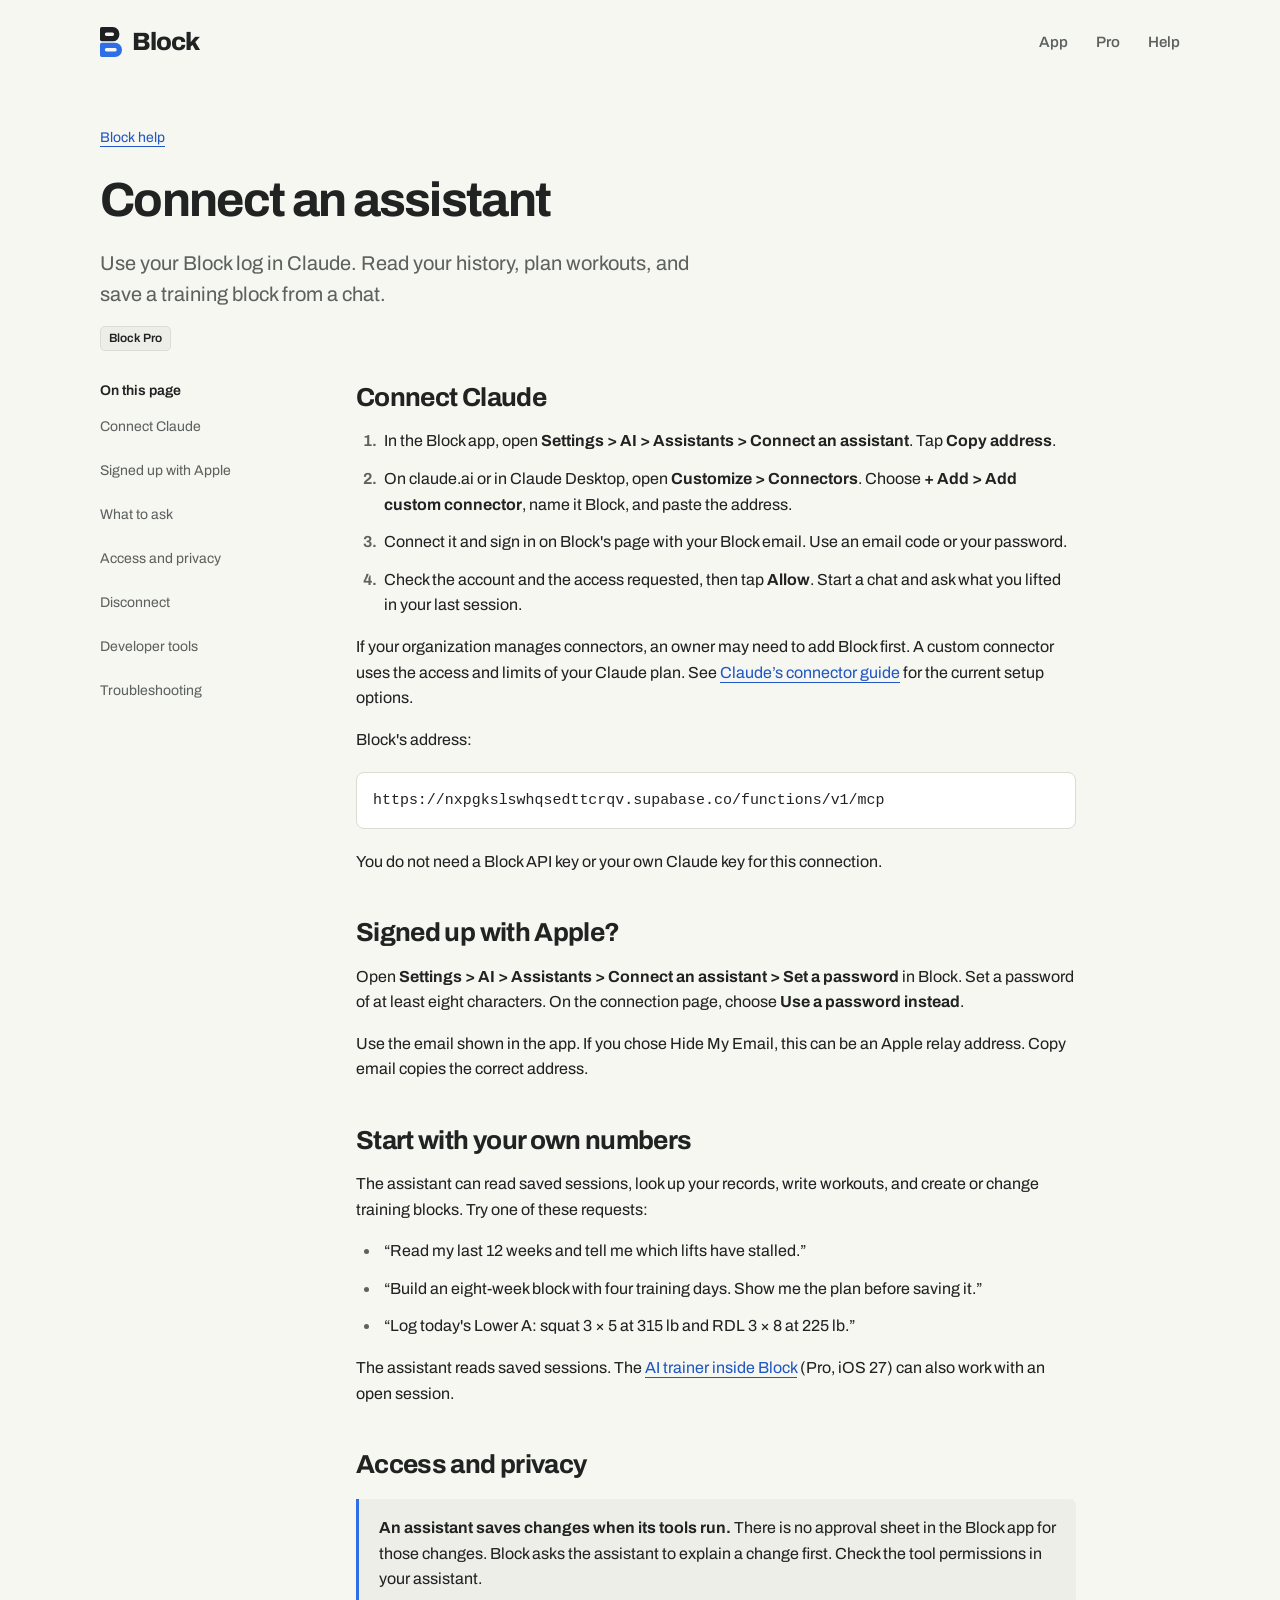
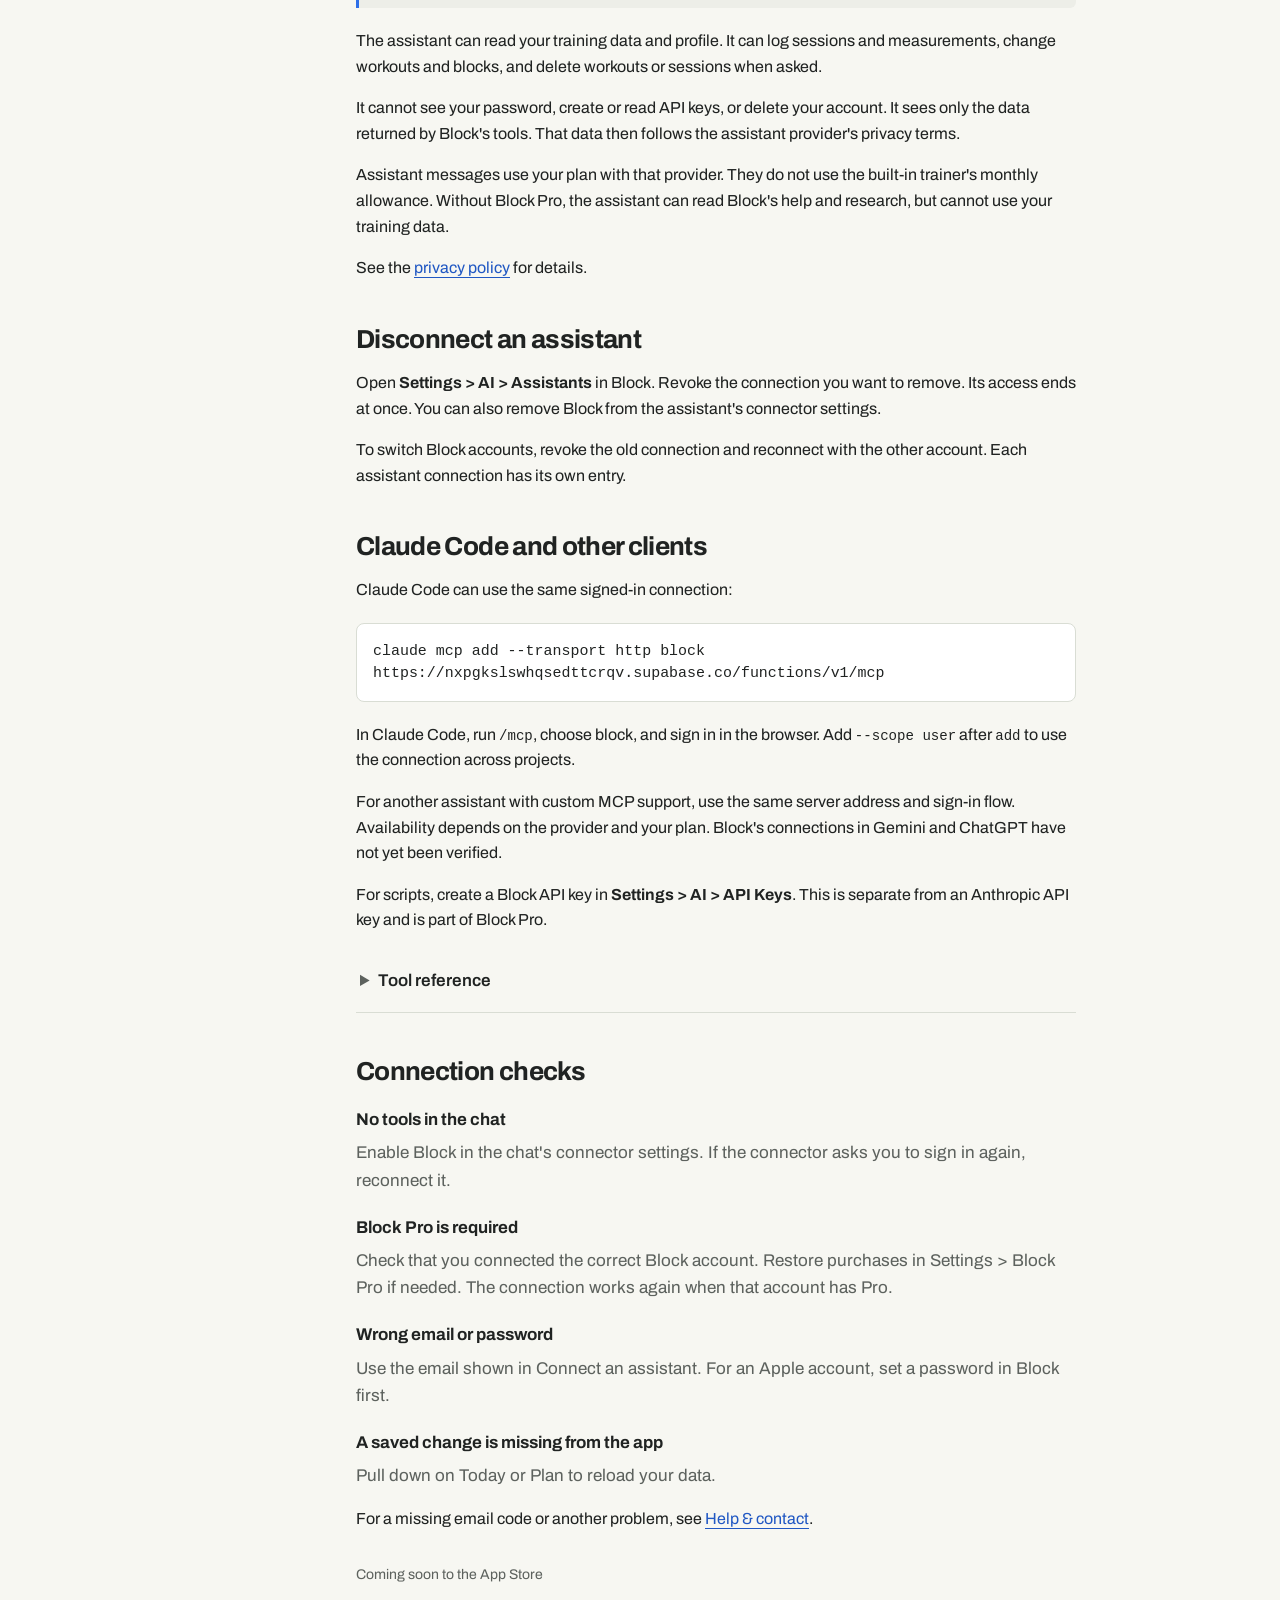
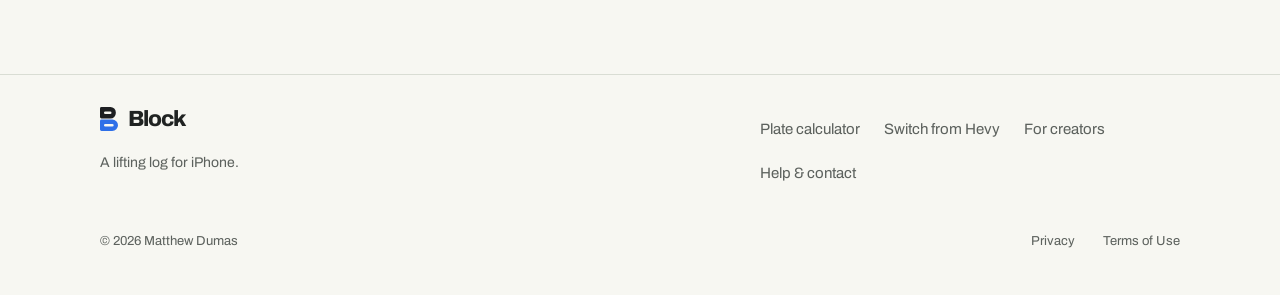
==== commit 8a4688ed: "Site at b2b361c: UI comb review fixes: rows that fit, the Feedback path, consent wording" ====
--- a/assistants/index.html
+++ b/assistants/index.html
@@ -49,12 +49,12 @@
   <div class="article-layout">
     <nav class="toc" aria-label="On this page"><h2>On this page</h2><ul><li><a href="#connect">Connect Claude</a></li><li><a href="#apple">Signed up with Apple</a></li><li><a href="#ask">What to ask</a></li><li><a href="#data">Access and privacy</a></li><li><a href="#disconnect">Disconnect</a></li><li><a href="#developers">Developer tools</a></li><li><a href="#questions">Troubleshooting</a></li></ul></nav>
     <article class="article">
-      <section id="connect"><h2>Connect Claude</h2><ol><li>In the Block app, open <strong>Settings &gt; AI &gt; Connect an assistant</strong>. Tap <strong>Copy address</strong>.</li><li>On claude.ai or in Claude Desktop, open <strong>Customize &gt; Connectors</strong>. Choose <strong>+ Add &gt; Add custom connector</strong>, name it Block, and paste the address.</li><li>Connect it and sign in on Block's page with your Block email. Use an email code or your password.</li><li>Check the account and the access requested, then tap <strong>Allow</strong>. Start a chat and ask what you lifted in your last session.</li></ol><p>If your organization manages connectors, an owner may need to add Block first. A custom connector uses the access and limits of your Claude plan. See <a href="https://support.claude.com/en/articles/11175166-get-started-with-custom-connectors-using-remote-mcp">Claude’s connector guide</a> for the current setup options.</p><p>Block's address:</p><code class="cmd">https://nxpgkslswhqsedttcrqv.supabase.co/functions/v1/mcp</code><p>You do not need a Block API key or your own Claude key for this connection.</p></section>
-      <section id="apple"><h2>Signed up with Apple?</h2><p>Open <strong>Settings &gt; AI &gt; Connect an assistant &gt; Set a password</strong> in Block. Set a password of at least eight characters. On the connection page, choose <strong>Use a password instead</strong>.</p><p>Use the email shown in the app. If you chose Hide My Email, this can be an Apple relay address. Copy email copies the correct address.</p></section>
+      <section id="connect"><h2>Connect Claude</h2><ol><li>In the Block app, open <strong>Settings &gt; AI &gt; Assistants &gt; Connect an assistant</strong>. Tap <strong>Copy address</strong>.</li><li>On claude.ai or in Claude Desktop, open <strong>Customize &gt; Connectors</strong>. Choose <strong>+ Add &gt; Add custom connector</strong>, name it Block, and paste the address.</li><li>Connect it and sign in on Block's page with your Block email. Use an email code or your password.</li><li>Check the account and the access requested, then tap <strong>Allow</strong>. Start a chat and ask what you lifted in your last session.</li></ol><p>If your organization manages connectors, an owner may need to add Block first. A custom connector uses the access and limits of your Claude plan. See <a href="https://support.claude.com/en/articles/11175166-get-started-with-custom-connectors-using-remote-mcp">Claude’s connector guide</a> for the current setup options.</p><p>Block's address:</p><code class="cmd">https://nxpgkslswhqsedttcrqv.supabase.co/functions/v1/mcp</code><p>You do not need a Block API key or your own Claude key for this connection.</p></section>
+      <section id="apple"><h2>Signed up with Apple?</h2><p>Open <strong>Settings &gt; AI &gt; Assistants &gt; Connect an assistant &gt; Set a password</strong> in Block. Set a password of at least eight characters. On the connection page, choose <strong>Use a password instead</strong>.</p><p>Use the email shown in the app. If you chose Hide My Email, this can be an Apple relay address. Copy email copies the correct address.</p></section>
       <section id="ask"><h2>Start with your own numbers</h2><p id="can">The assistant can read saved sessions, look up your records, write workouts, and create or change training blocks. Try one of these requests:</p><ul><li>“Read my last 12 weeks and tell me which lifts have stalled.”</li><li>“Build an eight-week block with four training days. Show me the plan before saving it.”</li><li>“Log today's Lower A: squat 3 × 5 at 315 lb and RDL 3 × 8 at 225 lb.”</li></ul><p id="compare">The assistant reads saved sessions. The <a href="/trainer/">AI trainer inside Block</a> (Pro, iOS 27) can also work with an open session.</p></section>
       <section id="data"><h2>Access and privacy</h2><p class="note"><strong>An assistant saves changes when its tools run.</strong> There is no approval sheet in the Block app for those changes. Block asks the assistant to explain a change first. Check the tool permissions in your assistant.</p><p>The assistant can read your training data and profile. It can log sessions and measurements, change workouts and blocks, and delete workouts or sessions when asked.</p><p id="cannot">It cannot see your password, create or read API keys, or delete your account. It sees only the data returned by Block's tools. That data then follows the assistant provider's privacy terms.</p><p>Assistant messages use your plan with that provider. They do not use the built-in trainer's monthly allowance. Without Block Pro, the assistant can read Block's help and research, but cannot use your training data.</p><p>See the <a href="/privacy.html#assistants">privacy policy</a> for details.</p></section>
-      <section id="disconnect"><h2>Disconnect an assistant</h2><p>Open <strong>Settings &gt; AI &gt; Connected assistants</strong> in Block. Revoke the connection you want to remove. Its access ends at once. You can also remove Block from the assistant's connector settings.</p><p>To switch Block accounts, revoke the old connection and reconnect with the other account. Each assistant connection has its own entry.</p></section>
-      <section id="developers"><h2>Claude Code and other clients</h2><p>Claude Code can use the same signed-in connection:</p><code class="cmd">claude mcp add --transport http block https://nxpgkslswhqsedttcrqv.supabase.co/functions/v1/mcp</code><p>In Claude Code, run <code>/mcp</code>, choose block, and sign in in the browser. Add <code>--scope user</code> after <code>add</code> to use the connection across projects.</p><p id="others">For another assistant with custom MCP support, use the same server address and sign-in flow. Availability depends on the provider and your plan. Block's connections in Gemini and ChatGPT have not yet been verified.</p><p>For scripts, create a Block API key in <strong>Settings &gt; Advanced &gt; API keys</strong>. This is separate from an Anthropic API key and is part of Block Pro.</p><details id="tools"><summary>Tool reference</summary><div class="table-scroll"><table class="data tools">
+      <section id="disconnect"><h2>Disconnect an assistant</h2><p>Open <strong>Settings &gt; AI &gt; Assistants</strong> in Block. Revoke the connection you want to remove. Its access ends at once. You can also remove Block from the assistant's connector settings.</p><p>To switch Block accounts, revoke the old connection and reconnect with the other account. Each assistant connection has its own entry.</p></section>
+      <section id="developers"><h2>Claude Code and other clients</h2><p>Claude Code can use the same signed-in connection:</p><code class="cmd">claude mcp add --transport http block https://nxpgkslswhqsedttcrqv.supabase.co/functions/v1/mcp</code><p>In Claude Code, run <code>/mcp</code>, choose block, and sign in in the browser. Add <code>--scope user</code> after <code>add</code> to use the connection across projects.</p><p id="others">For another assistant with custom MCP support, use the same server address and sign-in flow. Availability depends on the provider and your plan. Block's connections in Gemini and ChatGPT have not yet been verified.</p><p>For scripts, create a Block API key in <strong>Settings &gt; AI &gt; API Keys</strong>. This is separate from an Anthropic API key and is part of Block Pro.</p><details id="tools"><summary>Tool reference</summary><div class="table-scroll"><table class="data tools">
           <caption class="sr-only">The 16 tools a connected assistant can use, and what each reads or changes</caption>
           <thead><tr><th scope="col">Tool</th><th scope="col">Kind</th><th scope="col">What it reads or changes</th></tr></thead>
           <tbody>
@@ -63,7 +63,7 @@
             <tr><th scope="row"><code>get_workout</code></th><td class="kind" data-label="Kind">Reads</td><td class="steel desc" data-label="What it reads or changes">One session with every set.</td></tr>
             <tr><th scope="row"><code>exercise_history</code></th><td class="kind" data-label="Kind">Reads</td><td class="steel desc" data-label="What it reads or changes">One lift's recent sessions with the heaviest set, estimated max and volume of each, and the lift's all-time records.</td></tr>
             <tr><th scope="row"><code>list_routines</code></th><td class="kind" data-label="Kind">Reads</td><td class="steel desc" data-label="What it reads or changes">Your workouts with their sets, and your folders and training blocks with their weeks, training days or rolling cycle.</td></tr>
-            <tr><th scope="row"><code>search_exercises</code></th><td class="kind" data-label="Kind">Reads</td><td class="steel desc" data-label="What it reads or changes">The library of 628 lifts and your custom exercises, by name, muscle or equipment.</td></tr>
+            <tr><th scope="row"><code>search_exercises</code></th><td class="kind" data-label="Kind">Reads</td><td class="steel desc" data-label="What it reads or changes">The built-in library and your custom exercises, by name, muscle or equipment.</td></tr>
             <tr><th scope="row"><code>list_body_measurements</code></th><td class="kind" data-label="Kind">Reads</td><td class="steel desc" data-label="What it reads or changes">Body weight, body fat and circumferences, newest first.</td></tr>
             <tr><th scope="row"><code>app_help</code></th><td class="kind" data-label="Kind">Reads</td><td class="steel desc" data-label="What it reads or changes">Block's help, to answer questions about how to use the app.</td></tr>
             <tr><th scope="row"><code>research</code></th><td class="kind" data-label="Kind">Reads</td><td class="steel desc" data-label="What it reads or changes">The 37 research cards, each with its level of evidence, most with links to their studies.</td></tr>
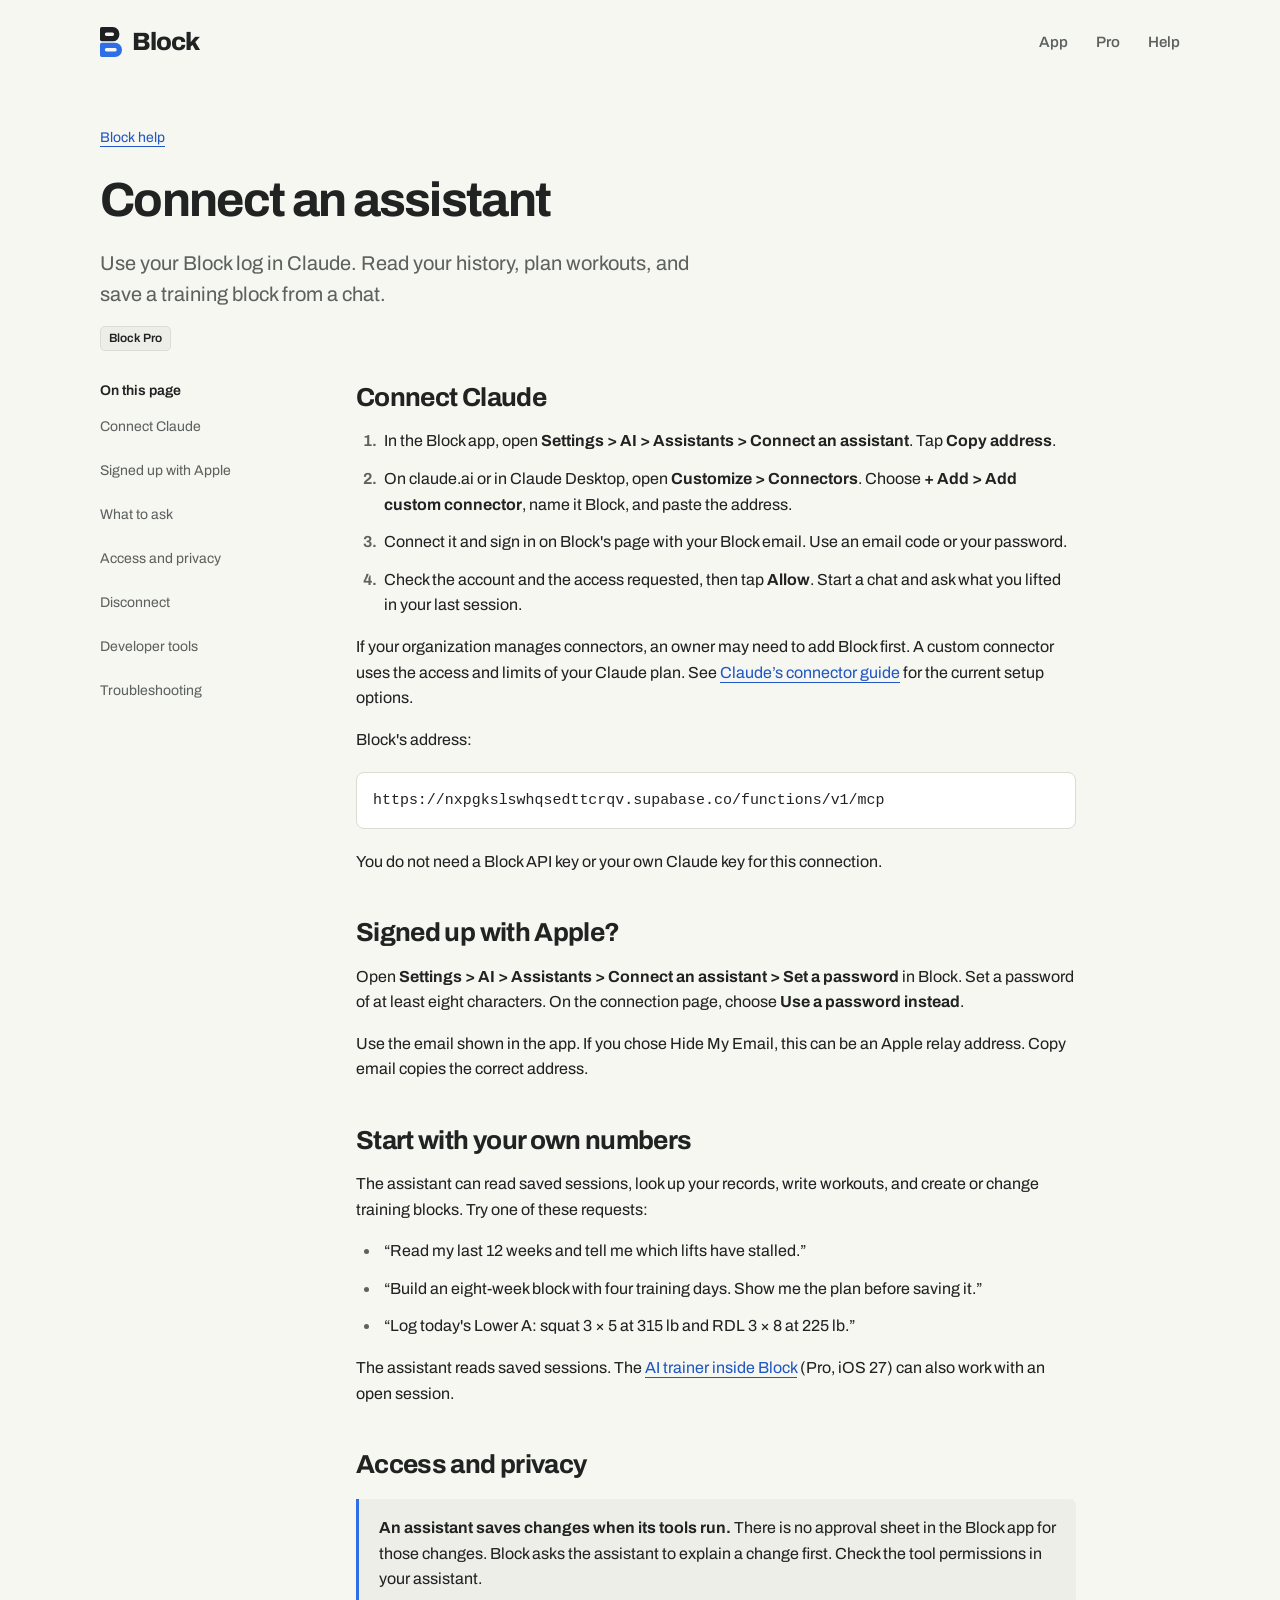
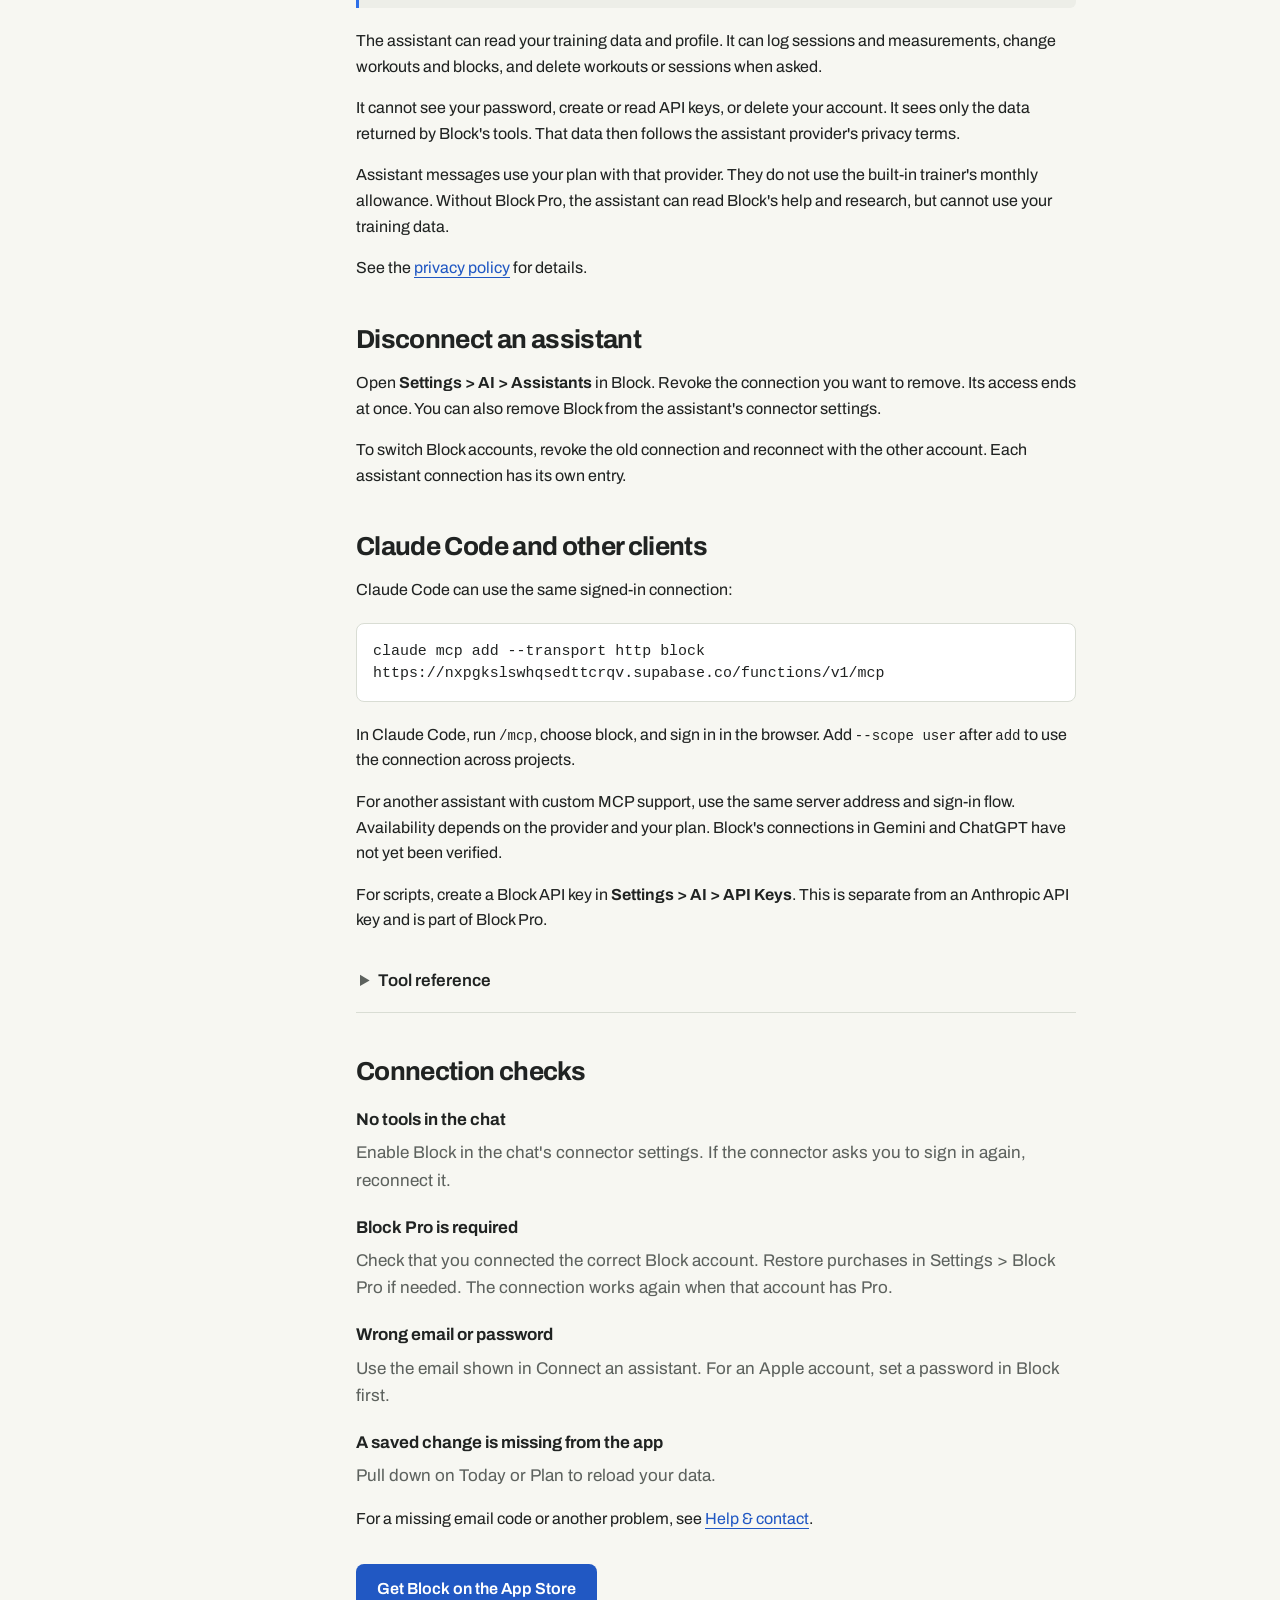
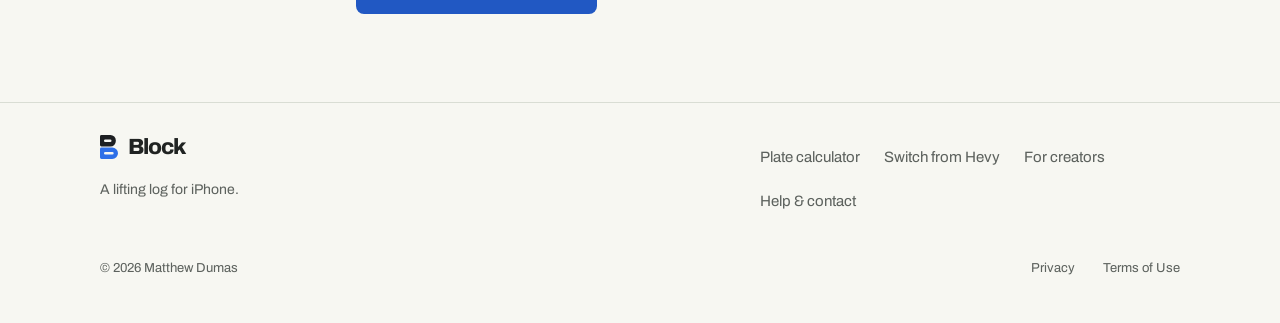
==== commit 39fdad85: "Site at 294637a: Site at launch: App Store links, current screenshots, the trainer and blocks first" ====
--- a/assistants/index.html
+++ b/assistants/index.html
@@ -27,7 +27,7 @@
 <meta name="twitter:description" content="Connect Claude to your Block account. Read your training log, plan workouts, manage access, and disconnect. Part of Block Pro.">
 <meta name="twitter:image" content="https://block.lnkd.world/assets/og/assistants.png">
 <meta name="twitter:image:alt" content="Connect an assistant to Block. Connect Claude to your Block account. Read your training log, plan workouts, manage access, and disconnect. Part of Block Pro.">
-<!-- smart-app-banner -->
+<meta name="apple-itunes-app" content="app-id=6819938680">
 <link rel="stylesheet" href="/guide.css">
 <script src="/config.js" defer></script>
 <script src="/site.js" defer></script>
@@ -59,14 +59,14 @@
           <thead><tr><th scope="col">Tool</th><th scope="col">Kind</th><th scope="col">What it reads or changes</th></tr></thead>
           <tbody>
             <tr><th scope="row"><code>get_profile</code></th><td class="kind" data-label="Kind">Reads</td><td class="steel desc" data-label="What it reads or changes">Your units, default rest, gym (plates and bars) and About you.</td></tr>
-            <tr><th scope="row"><code>list_workouts</code></th><td class="kind" data-label="Kind">Reads</td><td class="steel desc" data-label="What it reads or changes">Your sessions, newest first, set by set with each set's lamps. Up to 100 at a time, from any dates.</td></tr>
+            <tr><th scope="row"><code>list_workouts</code></th><td class="kind" data-label="Kind">Reads</td><td class="steel desc" data-label="What it reads or changes">Your sessions, newest first, set by set, with each set's result against its targets. Up to 100 at a time, from any dates.</td></tr>
             <tr><th scope="row"><code>get_workout</code></th><td class="kind" data-label="Kind">Reads</td><td class="steel desc" data-label="What it reads or changes">One session with every set.</td></tr>
             <tr><th scope="row"><code>exercise_history</code></th><td class="kind" data-label="Kind">Reads</td><td class="steel desc" data-label="What it reads or changes">One lift's recent sessions with the heaviest set, estimated max and volume of each, and the lift's all-time records.</td></tr>
             <tr><th scope="row"><code>list_routines</code></th><td class="kind" data-label="Kind">Reads</td><td class="steel desc" data-label="What it reads or changes">Your workouts with their sets, and your folders and training blocks with their weeks, training days or rolling cycle.</td></tr>
             <tr><th scope="row"><code>search_exercises</code></th><td class="kind" data-label="Kind">Reads</td><td class="steel desc" data-label="What it reads or changes">The built-in library and your custom exercises, by name, muscle or equipment.</td></tr>
             <tr><th scope="row"><code>list_body_measurements</code></th><td class="kind" data-label="Kind">Reads</td><td class="steel desc" data-label="What it reads or changes">Body weight, body fat and circumferences, newest first.</td></tr>
             <tr><th scope="row"><code>app_help</code></th><td class="kind" data-label="Kind">Reads</td><td class="steel desc" data-label="What it reads or changes">Block's help, to answer questions about how to use the app.</td></tr>
-            <tr><th scope="row"><code>research</code></th><td class="kind" data-label="Kind">Reads</td><td class="steel desc" data-label="What it reads or changes">The 37 research cards, each with its level of evidence, most with links to their studies.</td></tr>
+            <tr><th scope="row"><code>research</code></th><td class="kind" data-label="Kind">Reads</td><td class="steel desc" data-label="What it reads or changes">The 47 research cards, each with its level of evidence, most with links to their studies.</td></tr>
             <tr><th scope="row"><code>log_workout</code></th><td class="kind" data-label="Kind">Changes</td><td class="steel desc" data-label="What it reads or changes">Logs a session, or changes one. It saves each set it sends as a logged set.</td></tr>
             <tr><th scope="row"><code>save_routine</code></th><td class="kind" data-label="Kind">Changes</td><td class="steel desc" data-label="What it reads or changes">Makes a workout or changes one: its lifts, sets, reps or rep range, loads, rest, target RPE, prep lifts, notes and folder.</td></tr>
             <tr><th scope="row"><code>save_block</code></th><td class="kind" data-label="Kind">Changes</td><td class="steel desc" data-label="What it reads or changes">Makes a training block or changes one: its name, start day, weeks, deload, training days or rolling cycle. It can also turn a block back into a folder.</td></tr>
@@ -77,7 +77,7 @@
           </tbody>
         </table></div></details></section>
       <section id="questions"><h2>Connection checks</h2><dl><dt><strong>No tools in the chat</strong></dt><dd>Enable Block in the chat's connector settings. If the connector asks you to sign in again, reconnect it.</dd><dt><strong>Block Pro is required</strong></dt><dd>Check that you connected the correct Block account. Restore purchases in Settings &gt; Block Pro if needed. The connection works again when that account has Pro.</dd><dt><strong>Wrong email or password</strong></dt><dd>Use the email shown in Connect an assistant. For an Apple account, set a password in Block first.</dd><dt><strong>A saved change is missing from the app</strong></dt><dd>Pull down on Today or Plan to reload your data.</dd></dl><p>For a missing email code or another problem, see <a href="/support.html">Help &amp; contact</a>.</p></section>
-      <div class="cta" data-store="site-assistants"><span class="soon">Coming soon to the App Store</span></div>
+      <div class="cta" data-store="site-assistants"><a class="btn" href="https://apps.apple.com/app/apple-store/id6819938680?pt=129571361&amp;ct=site-assistants&amp;mt=8">Get Block on the App Store</a></div>
     </article>
   </div>
 </main>
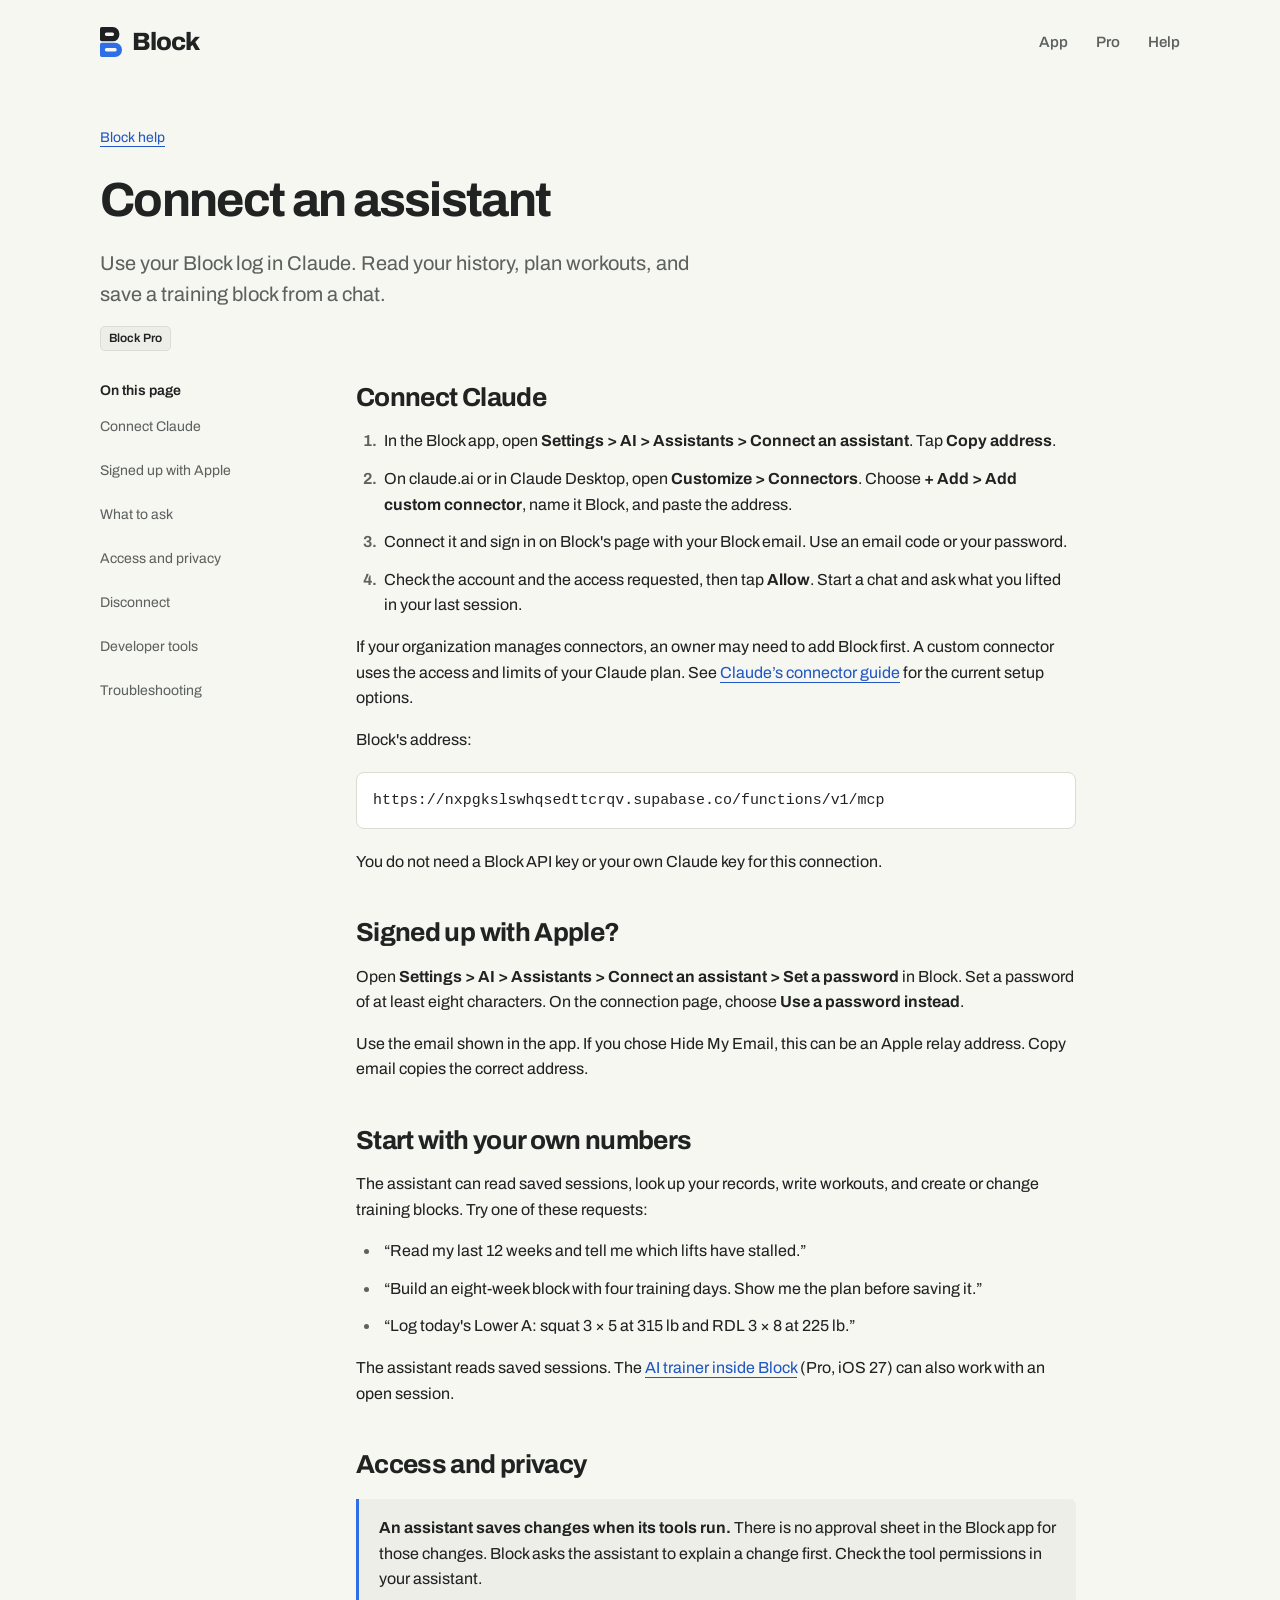
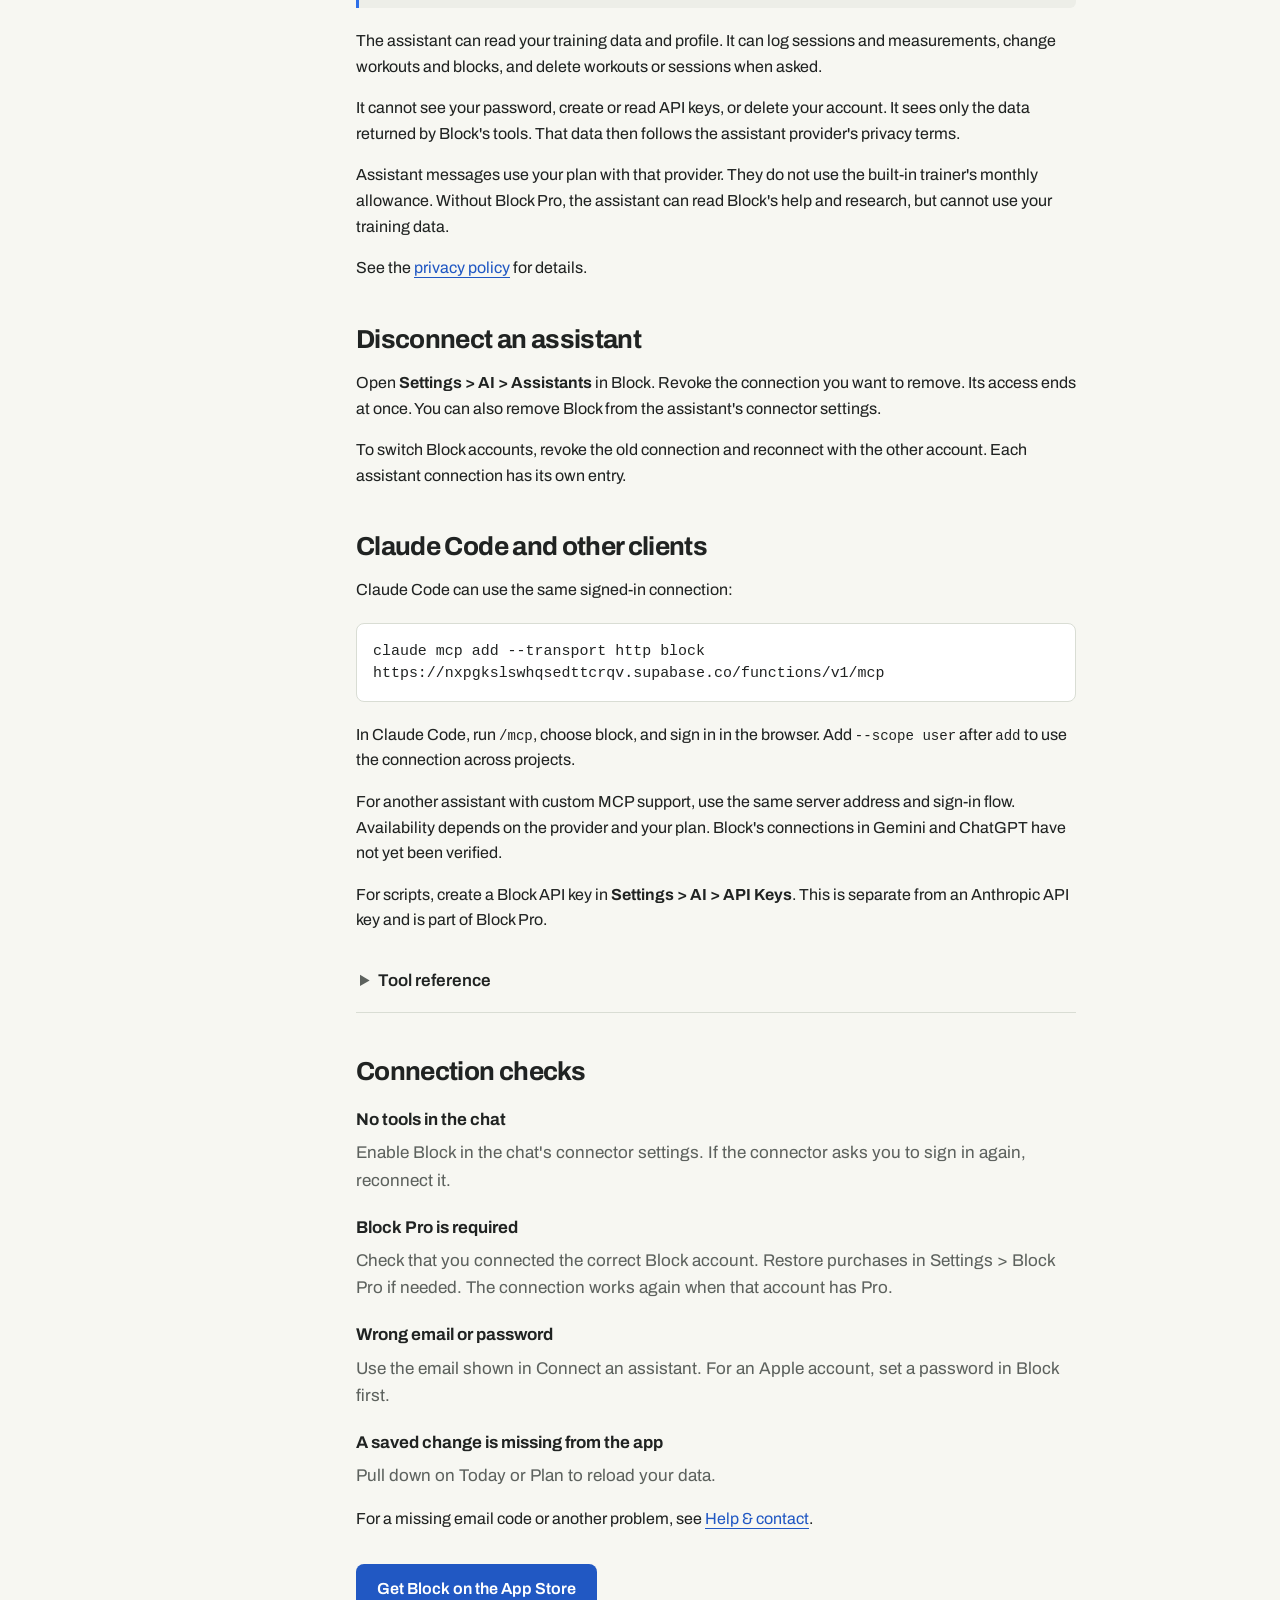
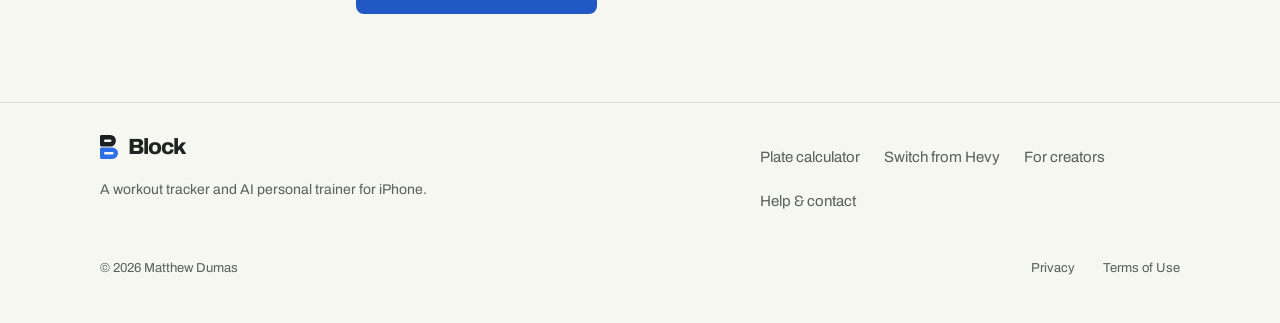
==== commit 5b76f145: "Site at 4765726: Merge branch 'site-1-0-2-2026-11-14'" ====
--- a/assistants/index.html
+++ b/assistants/index.html
@@ -83,7 +83,7 @@
 </main>
 <footer class="site-foot">
   <div class="wrap">
-    <div class="foot-brand"><a class="mark" href="/"><img src="/assets/mark.svg" width="18" height="24" alt="">Block</a><p>A lifting log for iPhone.</p></div>
+    <div class="foot-brand"><a class="mark" href="/"><img src="/assets/mark.svg" width="18" height="24" alt="">Block</a><p>A workout tracker and AI personal trainer for iPhone.</p></div>
     <nav class="links" aria-label="More from Block">
       <a href="/plates/">Plate calculator</a>
       <a href="/switch/">Switch from Hevy</a>
